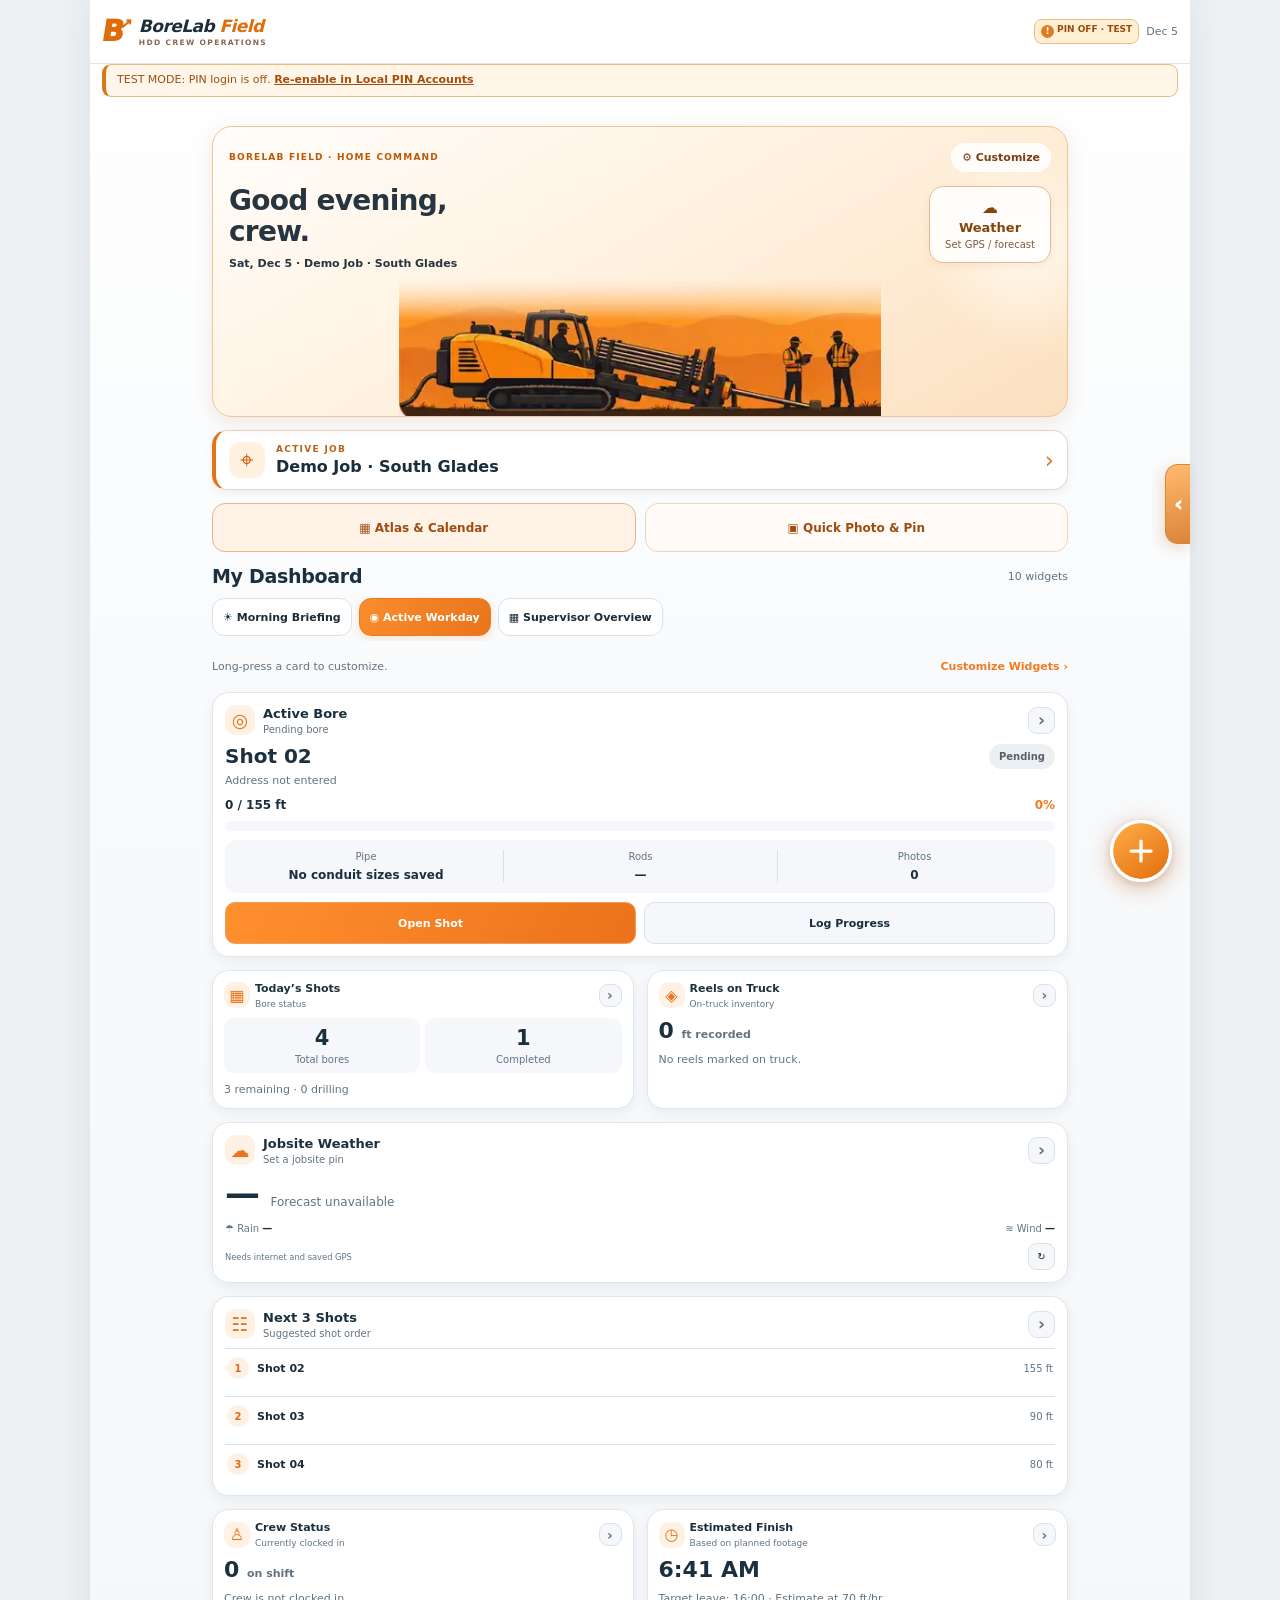
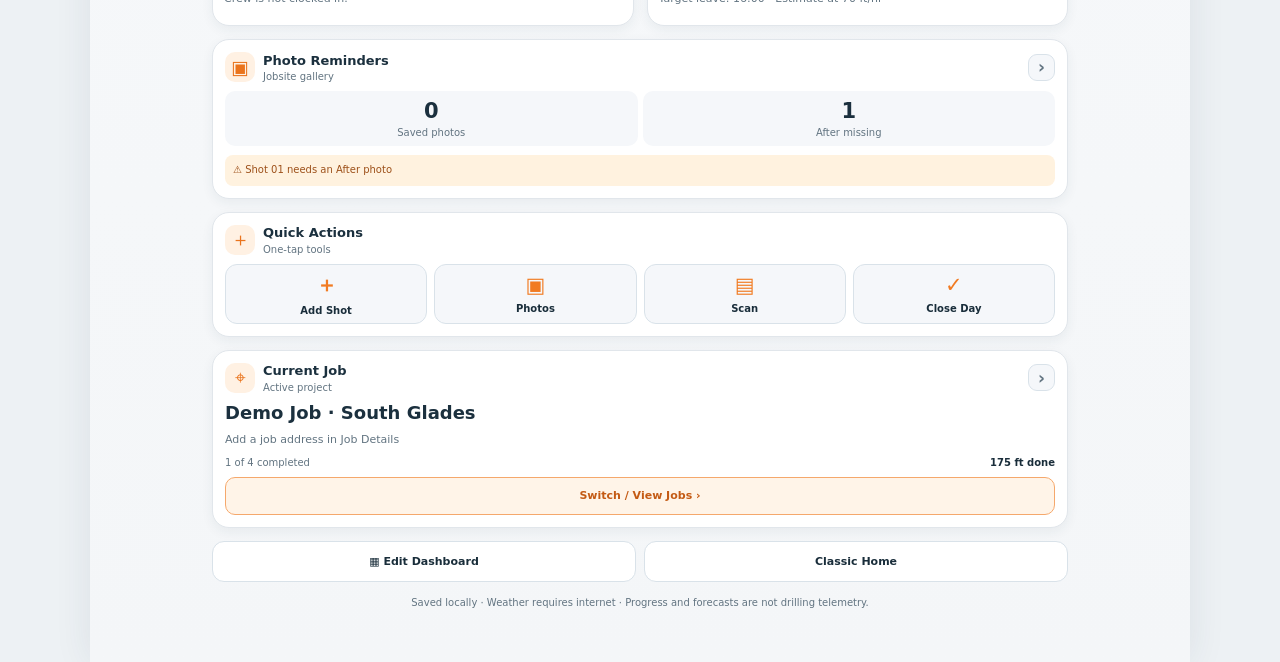
==== app/src/main/assets/web/index.html @ 0d8b35f6 "Integrate safety contact screen and receipt file storage with JSON backup and rollback" ====
<!doctype html>
<html lang="en" data-theme="daylight" data-local-auth="locked" data-local-role="none">
<head>
  <meta charset="utf-8">
  <meta name="viewport" content="width=device-width, initial-scale=1, viewport-fit=cover">
  <meta name="theme-color" content="#0b1722">
  <meta name="description" content="BoreLab Field — offline-friendly HDD crew job board, pipe planning, route ordering, GPS photos, saved crew roster, one-tap check-in and daily reports.">


<style>
:root{--bg:#09141f;--surface:#111f2d;--surface2:#162839;--surface3:#203448;--line:#294258;--text:#f4f8fb;--muted:#95acbd;--accent:#ff992c;--accent2:#e77712;--cyan:#21d7d3;--mint:#34dfb4;--danger:#fa7468;--shadow:0 16px 38px #0005;font-family:Inter,ui-sans-serif,system-ui,-apple-system,Segoe UI,Roboto,Arial,sans-serif;color-scheme:dark}*{box-sizing:border-box}html,body{margin:0;min-height:100%;background:#07111a;color:var(--text)}body{background:radial-gradient(circle at 15% -20%,#20445b 0,transparent 40%),#07111a}button,input,textarea,select{font:inherit}button{cursor:pointer}button:disabled{opacity:.44;cursor:not-allowed}a{color:var(--cyan)}.app-shell{max-width:1100px;margin:0 auto;min-height:100vh;min-height:100dvh;background:linear-gradient(180deg,#0e2030,#09141f 38%);padding-bottom:95px;box-shadow:0 0 70px #0007}.topbar{height:74px;display:flex;align-items:center;justify-content:space-between;padding:12px 18px;border-bottom:1px solid var(--line);background:#0b1b29ef;gap:12px;position:sticky;top:0;z-index:10;backdrop-filter:blur(12px)}.brand{display:flex;align-items:center;gap:11px;min-width:0}.brand-mark{font-weight:1000;font-size:33px;line-height:1;color:var(--accent);transform:skew(-9deg)}.brand-mark span{font-size:17px;vertical-align:top;margin-left:-5px}.brand strong{display:block;font-size:19px;font-style:italic;white-space:nowrap;letter-spacing:-.7px}.brand em{color:var(--accent);font-style:italic}.brand small{color:#a9bdc8;letter-spacing:2px;font-size:8px;display:block;margin-top:2px;font-weight:800}.top-date{font-size:12px;color:var(--muted);text-align:right;white-space:nowrap}.icon-btn{background:var(--surface2);border:1px solid var(--line);color:var(--text);border-radius:12px;padding:10px 12px}.icon-btn.small{font-size:21px;padding:6px 10px}.bottom-nav{position:fixed;z-index:15;bottom:0;left:50%;transform:translateX(-50%);height:78px;width:min(100%,1100px);display:flex;align-items:center;justify-content:space-around;background:#0d1f2ef7;border-top:1px solid #36546a;padding-bottom:env(safe-area-inset-bottom);backdrop-filter:blur(18px)}.nav-link{color:#aabcc7;background:none;border:0;padding:7px 12px;display:flex;flex-direction:column;align-items:center;gap:0;min-width:58px}.nav-link.active{color:var(--accent)}.nav-link small{font-size:11px}.nav-icon{font-size:28px;line-height:30px;font-weight:700}.new-shot-nav{height:58px;width:58px;flex-shrink:0;border-radius:50%;background:linear-gradient(135deg,#ffb044,#f1760b);color:#fff;border:4px solid #15283a;box-shadow:0 4px 18px #fa8b2380;font-size:38px;line-height:30px;margin-top:-24px}.page{padding:17px 16px 26px;max-width:1000px;margin:0 auto}.eyebrow{font-weight:800;font-size:10px;letter-spacing:2px;color:var(--cyan)}.muted{color:var(--muted)}.tiny{font-size:11px}.smalltext{font-size:13px}h1,h2,h3,p{margin:0}h1{font-size:27px;line-height:1.14;letter-spacing:-.7px}h2{font-size:19px;letter-spacing:-.3px}h3{font-size:15px}p{line-height:1.5}.hero{background:linear-gradient(110deg,#1b3447e8,#0e2437e8 60%,#14242e),radial-gradient(circle at 85% 55%,#ec841a55,transparent 25%);border:1px solid #3b5c6f;border-radius:20px;padding:20px;position:relative;overflow:hidden;box-shadow:var(--shadow);min-height:174px}.hero:after{content:"";position:absolute;right:-40px;bottom:-38px;width:220px;height:130px;border:24px solid #a75c1960;border-radius:60% 0 0 30%;transform:rotate(-24deg);pointer-events:none}.hero h1{margin-top:11px;max-width:420px}.hero p{margin-top:7px;font-size:13px;color:#bacbd6;max-width:415px}.hero .hero-tags{display:flex;gap:8px;margin-top:15px;flex-wrap:wrap}.tag,.status{font-size:11px;font-weight:800;border-radius:9px;padding:5px 8px;background:#1c3b4d;color:#cbebf4;border:1px solid #3a5f72;display:inline-block}.tag.teal{border-color:#1b8688;color:#48e1db;background:#0d353a}.status.complete{color:#67f4c4;background:#0a392f;border-color:#257f65}.status.progress{color:#ffce87;background:#46341d;border-color:#906432}.status.planned{color:#c2d2dd}.section-title{margin:22px 0 12px;display:flex;align-items:center;justify-content:space-between;gap:10px}.section-title h2{display:flex;align-items:center;gap:8px}.section-title .accentbar{width:5px;height:23px;background:var(--accent);border-radius:8px;display:inline-block}.section-title .hint{color:var(--muted);font-size:12px}.card{background:linear-gradient(140deg,#142739,#0f1f2d);border:1px solid #2a485e;border-radius:16px;padding:16px;box-shadow:0 5px 18px #0002}.card + .card{margin-top:12px}.progress{height:10px;background:#2c4354;border-radius:20px;overflow:hidden}.progress>div{height:100%;background:linear-gradient(90deg,#16bda4,#38e3ae);border-radius:20px;transition:width .25s}.card-head{display:flex;justify-content:space-between;align-items:center;gap:12px;margin-bottom:11px}.stats{display:grid;grid-template-columns:repeat(3,minmax(0,1fr));gap:10px;margin-top:12px}.stat{background:#122737;border:1px solid #29465b;border-radius:14px;padding:13px 10px;min-width:0}.stat span{display:block;color:#b0c2cd;font-size:11px;line-height:1.3}.stat strong{font-size:21px;display:block;margin-top:5px;white-space:nowrap}.stat strong.teal{color:var(--cyan)}.stat strong.orange{color:var(--accent)}.quick-grid{display:grid;grid-template-columns:repeat(3,1fr);gap:10px}.quick{border:1px solid #36586d;border-radius:14px;background:linear-gradient(150deg,#183247,#0e1e2c);padding:14px 7px;min-height:108px;display:flex;align-items:center;flex-direction:column;justify-content:center;gap:7px;color:var(--text);text-align:center}.quick .qicon{color:var(--accent);font-size:29px;line-height:30px}.quick strong{font-size:13px}.quick small{color:var(--muted);font-size:10px;line-height:1.3}.shot-list{display:grid;gap:10px}.shot{display:grid;grid-template-columns:auto 1fr auto;gap:12px;align-items:center;padding:13px;border-radius:14px;border:1px solid #35546b;background:#122636}.shot .shot-icon{display:grid;place-items:center;width:35px;height:38px;border-radius:10px;background:#254055;color:var(--accent);font-size:19px}.shot h3{font-size:14px;margin-bottom:4px}.shot small{font-size:11px;color:var(--muted);line-height:1.4}.shot-actions{display:flex;align-items:center;gap:5px}.shot .foot{color:var(--cyan);font-weight:850;font-size:14px}.shot-actions button{border:0;background:transparent;color:#b6c8d2;padding:8px;font-size:20px}.action-row{display:flex;flex-wrap:wrap;gap:9px;margin-top:12px}.btn{border:1px solid #476176;background:#1d3548;border-radius:12px;color:#f3f7fb;font-weight:750;padding:12px 16px;display:inline-flex;align-items:center;justify-content:center;gap:8px;text-decoration:none;font-size:13px}.btn.primary{border-color:#ffac47;background:linear-gradient(130deg,#ed8d24,#c9670b);color:white}.btn.cyan{border-color:#28bbba;background:linear-gradient(135deg,#058e94,#037177)}.btn.ghost{background:#102332}.btn.danger{border-color:#a94444;background:#4b2329}.btn.full{width:100%}.btn.micro{padding:6px 9px;font-size:11px;border-radius:8px}.btn:focus-visible,.nav-link:focus-visible,.quick:focus-visible{outline:2px solid var(--cyan);outline-offset:2px}.note{padding:12px 13px;border-radius:12px;border:1px solid #5e5c40;background:#343220;color:#eddfac;font-size:12px;line-height:1.45}.note.good{border-color:#2b766a;background:#123b37;color:#93f1d0}.note.error{border-color:#8c4750;background:#3d252d;color:#ffc3c3}.field{display:flex;flex-direction:column;gap:7px;font-size:12px;color:#b6cad5;font-weight:700}.field input,.field select,.field textarea{background:#0c1b28;color:#f6f9fc;border:1px solid #39596f;border-radius:10px;padding:11px 12px;min-width:0;width:100%;outline:none;font-size:14px}.field textarea{min-height:80px;resize:vertical}.field input:focus,.field select:focus,.field textarea:focus{border-color:var(--cyan);box-shadow:0 0 0 2px #21d7d322}.form-grid{display:grid;grid-template-columns:repeat(2,minmax(0,1fr));gap:12px}.field.wide{grid-column:1/-1}.select-row{display:flex;flex-wrap:wrap;gap:8px}.chip{border:1px solid #345771;color:#bdccdb;border-radius:99px;padding:9px 12px;background:#112837;font-size:12px;font-weight:750}.chip.active{border-color:var(--cyan);background:#10434b;color:#9bf4ee}.route-map{width:100%;height:230px;background:linear-gradient(130deg,#122635,#1d3445);border:1px solid #365569;border-radius:14px;overflow:hidden;position:relative}.route-map svg{width:100%;height:100%;display:block}.route-line{stroke:#21d7d3;stroke-width:3;stroke-dasharray:5 5;fill:none}.map-caption{position:absolute;bottom:10px;left:12px;color:#c2d2da;font-size:10px;background:#0b1b27cf;border-radius:6px;padding:5px 7px}.route-item{display:flex;align-items:center;gap:11px;padding:12px 3px;border-bottom:1px solid #294358}.route-item:last-child{border:0}.bubble{display:grid;place-items:center;background:linear-gradient(130deg,#ffb048,#e37410);color:white;border:2px solid #ffd68c;border-radius:50%;width:29px;height:29px;font-size:12px;font-weight:900;flex-shrink:0}.route-item .right{margin-left:auto;text-align:right;white-space:nowrap}.route-item .right strong{color:var(--cyan);font-size:13px}.route-item small{color:var(--muted);font-size:11px}.empty{text-align:center;padding:28px 20px;color:var(--muted);border:1px dashed #3a596b;border-radius:14px;background:#15293988}.empty .emptyicon{font-size:35px;color:var(--accent);margin-bottom:10px}.empty strong{color:#e4edf2;display:block;margin-bottom:7px}.photo-grid{display:grid;grid-template-columns:repeat(2,minmax(0,1fr));gap:10px}.photo-tile{background:#16293a;border:1px solid #365569;border-radius:13px;overflow:hidden;text-align:left;color:white;padding:0}.photo-tile img{width:100%;height:140px;display:block;object-fit:cover;background:#263947}.photo-tile .photo-text{padding:9px}.photo-tile .photo-text strong{font-size:12px;display:block;white-space:nowrap;overflow:hidden;text-overflow:ellipsis}.photo-tile .photo-text small{font-size:10px;color:var(--muted)}.photo-preview{max-width:100%;max-height:46vh;object-fit:contain;border-radius:10px}.modal-backdrop{position:fixed;inset:0;background:#01090edc;z-index:50;display:flex;align-items:flex-end;justify-content:center}.modal{width:min(100%,620px);max-height:92dvh;overflow:auto;background:#102332;border:1px solid #45647a;border-radius:22px 22px 0 0;padding:21px 17px 26px;box-shadow:0 -25px 90px #000b}.modal h2{font-size:20px}.modal-head{display:flex;align-items:center;justify-content:space-between;margin-bottom:17px}.modal form{display:grid;gap:13px}.modal .modal-footer{display:flex;justify-content:flex-end;gap:8px;margin-top:5px}.divider{height:1px;background:#2a4458;margin:15px 0}.table-wrap{overflow:auto}table{width:100%;border-collapse:collapse;font-size:12px}th,td{padding:11px 7px;text-align:left;border-bottom:1px solid #2e475a}th{color:var(--muted);font-weight:750}td:last-child,th:last-child{text-align:right}.toggle-item{padding:12px 0;border-bottom:1px solid #2d4355;display:flex;justify-content:space-between;align-items:center;gap:12px}.toggle-item label{font-size:13px}.settings-item{padding:11px 0;border-bottom:1px solid #30495c;display:flex;align-items:center;justify-content:space-between;gap:8px}.kbd{color:var(--muted);font-size:11px}.footer-note{text-align:center;font-size:11px;color:#70899b;margin:18px auto 12px;max-width:600px}#toast{position:fixed;z-index:100;bottom:94px;left:50%;transform:translate(-50%,20px);color:#fff;background:#19394a;border:1px solid var(--cyan);border-radius:13px;padding:12px 16px;font-size:13px;max-width:92vw;opacity:0;pointer-events:none;transition:.2s;box-shadow:0 10px 25px #0008}#toast.visible{opacity:1;transform:translate(-50%,0)}.hidden{display:none!important}.text-right{text-align:right}.between{display:flex;align-items:center;justify-content:space-between;gap:12px}.gap8{display:flex;gap:8px;align-items:center}.pillrow{display:flex;gap:6px;flex-wrap:wrap;margin-top:12px}.subheading{margin:0 0 10px;color:#a9c6d4;font-size:12px}.spaced{margin-top:13px}.lightline{border-top:1px solid #29465b;padding-top:12px;margin-top:12px}@media(min-width:700px){.page{padding:22px 32px 35px}.split{display:grid;grid-template-columns:1fr 1fr;gap:14px}.split>.card{margin-top:0}.quick-grid{grid-template-columns:repeat(4,1fr)}.hero{min-height:188px;padding:25px}.hero h1{font-size:32px}.photo-grid{grid-template-columns:repeat(3,1fr)}}@media(max-width:360px){.brand strong{font-size:16px}.brand small{font-size:7px}.top-date{font-size:10px}.page{padding:14px 11px}.stats{gap:6px}.stat{padding:10px 7px}.stat strong{font-size:18px}.quick strong{font-size:11px}.quick small{font-size:9px}.shot{gap:8px}.btn{padding:10px 12px}}

/* Crew check-in / roster additions */
.crew-picker{display:grid;grid-template-columns:repeat(2,minmax(0,1fr));gap:8px;margin-top:14px}.crew-pick{display:flex;gap:8px;align-items:center;padding:11px 9px;border:1px solid #385668;border-radius:11px;background:#0d2333;font-size:13px;min-width:0}.crew-pick input{accent-color:#18c7b4;width:18px;height:18px;flex:none}.crew-pick span{overflow-wrap:anywhere;flex:1}.onshift{color:#75e8b6;font-size:10px;white-space:nowrap}.checkout-row{display:grid;grid-template-columns:minmax(0,1fr) 140px;align-items:center;gap:10px;border-bottom:1px solid #2a4558;padding:9px 0}.checkout-row .field{font-size:11px}.btn:disabled{opacity:.45;filter:grayscale(.6);cursor:not-allowed}@media(max-width:360px){.crew-picker{grid-template-columns:1fr}}


/* v0.3 DAYLIGHT MODE — high contrast white/orange for outdoor HDD work. */
html[data-theme="daylight"]{
 --bg:#f4f7fa;--surface:#fff;--surface2:#edf3f7;--surface3:#e4edf4;--line:#c7d4df;
 --text:#142533;--muted:#526778;--accent:#db6700;--accent2:#a94a00;--cyan:#007e85;
 --mint:#067b5d;--danger:#b52e36;--shadow:0 6px 18px #17304814;color-scheme:light
}
html[data-theme="daylight"] body{background:#e8eef3;color:var(--text)}
html[data-theme="daylight"] .app-shell{background:linear-gradient(180deg,#fff,#f4f7fa 38%);box-shadow:0 0 36px #223c5115}
html[data-theme="daylight"] .topbar{background:#fffffff5;border-color:#c9d6df}
html[data-theme="daylight"] .brand small{color:#4c6271}
html[data-theme="daylight"] .bottom-nav{background:#fffffffa;border-top:1px solid #c5d3dd;box-shadow:0 -5px 20px #233d5116}
html[data-theme="daylight"] .nav-link{color:#455c6d}
html[data-theme="daylight"] .nav-link.active{color:#bb5100}
html[data-theme="daylight"] .new-shot-nav{border-color:#fff;box-shadow:0 4px 16px #c56b3061}
html[data-theme="daylight"] .icon-btn{background:#f4f7fa;border-color:#c4d3dd}
html[data-theme="daylight"] .eyebrow{color:#a94800}
html[data-theme="daylight"] .hero{background:linear-gradient(115deg,#17364acb,#10283feb),radial-gradient(circle at 70% 55%,#d9693280,transparent 40%);color:#fff;border-color:#3d6478}
html[data-theme="daylight"] .hero p{color:#e1edf3}
html[data-theme="daylight"] .hero .eyebrow{color:#ffc78e}
html[data-theme="daylight"] .tag{background:#e8eff3;color:#263f50;border-color:#bbcbd5}
html[data-theme="daylight"] .hero .tag{background:#244151;color:#f4f9fc;border-color:#547085}
html[data-theme="daylight"] .tag.teal{background:#d7f3f0;color:#006b67;border-color:#6ebfbb}
html[data-theme="daylight"] .status{background:#e8eef2;color:#263e4c;border-color:#bdd0dc;white-space:nowrap}
html[data-theme="daylight"] .status.complete{background:#d5f3e3;color:#0a6344;border-color:#86d7b1}
html[data-theme="daylight"] .status.progress{background:#fff0d4;color:#8f4a00;border-color:#e9b564}
html[data-theme="daylight"] .status.planned{color:#3a505e}
html[data-theme="daylight"] .card{background:#fff;border-color:#cfdae3;box-shadow:0 3px 12px #1d455012}
html[data-theme="daylight"] .stat{background:#f4f7fa;border-color:#d6e0e7}
html[data-theme="daylight"] .stat span{color:#4b6070}
html[data-theme="daylight"] .stat strong.teal{color:#007c7c}
html[data-theme="daylight"] .stat strong.orange{color:#c15b00}
html[data-theme="daylight"] .quick{background:#fff;border-color:#d1dce4}
html[data-theme="daylight"] .quick .qicon{color:#cf6300}
html[data-theme="daylight"] .shot{background:#fff;border-color:#d1dce4}
html[data-theme="daylight"] .shot .shot-icon{background:#fff0df;color:#c75a00}
html[data-theme="daylight"] .shot .foot{color:#00757c}
html[data-theme="daylight"] .shot-actions button{color:#355569}
html[data-theme="daylight"] .progress{background:#dde8ef}
html[data-theme="daylight"] .progress>div{background:linear-gradient(90deg,#f5a12e,#e57908)}
html[data-theme="daylight"] .btn{background:#f2f6f9;border-color:#b7cbd7;color:#173042}
html[data-theme="daylight"] .btn.primary{color:#fff;border-color:#d46b0a;background:linear-gradient(135deg,#f28b1d,#c85700)}
html[data-theme="daylight"] .btn.cyan{background:#007e84;border-color:#006b70;color:#fff}
html[data-theme="daylight"] .btn.ghost{background:#fff}
html[data-theme="daylight"] .btn.danger{background:#fff1f1;color:#a72831;border-color:#d6a0a4}
html[data-theme="daylight"] .note{background:#fff5df;border-color:#e0c27e;color:#695017}
html[data-theme="daylight"] .note.good{background:#e8f7ed;border-color:#9acbac;color:#175f43}
html[data-theme="daylight"] .note.error{background:#fff1f1;border-color:#d2a1a5;color:#982a33}
html[data-theme="daylight"] .field{color:#314b5d}
html[data-theme="daylight"] .field input,
html[data-theme="daylight"] .field select,
html[data-theme="daylight"] .field textarea{background:#fff;color:#182e3f;border-color:#b8ccd8}
html[data-theme="daylight"] .field input:focus,
html[data-theme="daylight"] .field select:focus,
html[data-theme="daylight"] .field textarea:focus{border-color:#d77207;box-shadow:0 0 0 2px #f3a54b50}
html[data-theme="daylight"] .chip{background:#f1f6fa;border-color:#c8d7e0;color:#314c5e}
html[data-theme="daylight"] .chip.active{background:#fff0df;border-color:#d47b12;color:#975000}
html[data-theme="daylight"] .route-map{background:linear-gradient(140deg,#e9f2f5,#dce8ed);border-color:#bcd0dc}
html[data-theme="daylight"] .map-caption{background:#173344d9;color:white}
html[data-theme="daylight"] .route-item{border-color:#d3e0e7}
html[data-theme="daylight"] .route-item .right strong{color:#00757a}
html[data-theme="daylight"] .empty{background:#f6f9fb;border-color:#bdcdd7}
html[data-theme="daylight"] .empty strong{color:#233c4b}
html[data-theme="daylight"] .photo-tile{background:#fff;border-color:#c3d3dd;color:#142c3b}
html[data-theme="daylight"] .photo-tile img{background:#e5edf2}
html[data-theme="daylight"] .modal{background:#fff;border-color:#bbccd7;box-shadow:0 -18px 48px #09202d38}
html[data-theme="daylight"] .divider,
html[data-theme="daylight"] .settings-item,
html[data-theme="daylight"] .checkout-row{border-color:#d8e1e7;background-color:transparent}
html[data-theme="daylight"] th,
html[data-theme="daylight"] td{border-color:#dce5eb}
html[data-theme="daylight"] th{color:#4a6070}
html[data-theme="daylight"] .crew-pick{background:#f7fafc;border-color:#c8d8e1}
html[data-theme="daylight"] .onshift{color:#13704c}
html[data-theme="daylight"] .footer-note{color:#5f7586}
html[data-theme="daylight"] #toast{color:white;background:#1d384b;border-color:#d07919}
html[data-theme="daylight"] .kbd{color:#617688}
html[data-theme="daylight"] .toggle-item{border-color:#d3e1e9}
@media(max-width:420px){
 .table-wrap{overflow-x:auto;-webkit-overflow-scrolling:touch}
 .table-wrap table{min-width:420px}
 .status{font-size:10px;padding:4px 6px}
}


/* v0.3.1 phone clarity: ensure status pills and actions are never clipped. */
.status.progress{height:auto;min-height:0;width:auto;overflow:visible;display:inline-flex;align-items:center;line-height:1.3;white-space:nowrap}
.card-head>div:first-child{min-width:0;flex:1}
.card-head>div:first-child h2{overflow-wrap:anywhere}
.card-head>.status{flex-shrink:0;margin-left:6px;align-self:center}
.crew-entries{padding:5px 14px}
.crew-entry{padding:13px 2px;border-bottom:1px solid var(--line);min-width:0}
.crew-entry:last-child{border-bottom:0}
.crew-entry-head{display:flex;justify-content:space-between;align-items:center;gap:10px;min-width:0}
.crew-entry-head .person{min-width:0;overflow-wrap:anywhere}
.crew-entry-head .person strong{display:block;font-size:14px}
.crew-entry-head .person small{display:block;margin-top:3px;font-size:11px}
.crew-entry-head .status{font-size:10px;flex-shrink:0;padding:5px 9px}
.crew-entry-foot{display:flex;justify-content:space-between;gap:12px;align-items:center;margin-top:10px;min-width:0}
.crew-entry-times{display:flex;gap:14px;align-items:baseline;flex-wrap:wrap;min-width:0;font-size:12px}
.crew-entry-times .muted{font-size:11px;margin-right:4px}
.crew-entry-times strong{font-size:12px;white-space:nowrap}
.crew-entry-foot .btn{flex-shrink:0}
html[data-theme="daylight"] .crew-entry{border-color:#dce5eb}
@media(max-width:600px){
 .hero{min-height:0;padding:15px 17px;border-radius:17px}
 .hero h1{font-size:22px;margin-top:6px}
 .hero p{font-size:12px;margin-top:5px;line-height:1.38}
 .hero .hero-tags{margin-top:10px;gap:6px}
 .hero .tag{font-size:10px;padding:5px 7px}
 .section-title{margin:17px 0 9px}
 .page{padding-top:14px}
 .card{padding:14px}
 .stat{padding:11px 8px}
 .stat strong{font-size:19px}
 .crew-entries{padding:4px 13px}
 .crew-entry-times{gap:7px 12px}
}
@media(max-width:360px){
 .card-head{align-items:flex-start}
 .card-head .status{margin-top:2px}
 .stats{gap:6px}
 .stat span{font-size:10px}
 .stat strong{font-size:18px}
 .crew-entry-foot{gap:6px}
}


/* Partially available map pins and assisted address lookups */
.route-map{background:#eaf1f5}
html:not([data-theme="daylight"]) .route-map{background:#142638}
.route-map .map-caption{max-width:calc(100% - 24px);white-space:normal;line-height:1.3}
.empty .btn{margin-top:12px}


.planner-mode-summary{display:flex;flex-direction:column;gap:7px;margin-top:14px;padding:14px 15px;background:#fff4e6;border:1px solid #e7bb83;border-radius:13px;line-height:1.38}
.planner-mode-summary strong{font-size:14px;color:#894000}
.planner-mode-summary span{font-size:12px;color:#344957}
.planner-mode-summary small{font-size:11px;color:#865013;font-weight:750}
html[data-theme="dark"] .planner-mode-summary{background:#2b2c26;border-color:#856439}
html[data-theme="dark"] .planner-mode-summary strong{color:#ffbe70}
html[data-theme="dark"] .planner-mode-summary span{color:#d5e0e8}
html[data-theme="dark"] .planner-mode-summary small{color:#ffc588}

.planner-home-summary{margin-bottom:9px;padding:12px 14px}
.planner-home-label{display:block;font-size:15px;line-height:1.4;margin-top:4px;overflow-wrap:anywhere}
.planner-home-summary small{display:block;margin-top:4px;font-size:11px}
.planner-home-summary .btn{flex-shrink:0}
#homeBaseSettings{scroll-margin-top:85px}
.map-pin{cursor:pointer;outline:none}
.map-pin:focus-visible circle{stroke:#172c39;stroke-width:4}
.route-item .right .btn{white-space:nowrap}
.equipment-item{display:flex;align-items:center;justify-content:space-between;gap:12px;border-bottom:1px solid var(--line);padding:12px 0}
.equipment-item:last-child{border-bottom:0}
.equipment-item small,.equipment-choice small{display:block;color:var(--muted);font-size:11px;margin-top:4px}
.equipment-checks{display:grid;grid-template-columns:repeat(2,minmax(0,1fr));gap:8px}
.equipment-choice{display:flex;align-items:center;gap:9px;padding:10px;border:1px solid var(--line);border-radius:11px;font-size:12px;min-width:0}
.equipment-choice input{accent-color:var(--accent);width:17px;height:17px}
.equipment-choice span{min-width:0;overflow-wrap:anywhere}
@media(max-width:430px){.equipment-checks{grid-template-columns:1fr}.equipment-item{align-items:flex-start;flex-wrap:wrap}}

/* v0.4.1: collapsed mode selector keeps job route as the focus. */
.route-picker-toggle{width:100%;min-height:58px;display:flex;align-items:center;justify-content:space-between;gap:12px;padding:12px 14px;appearance:none;border:1px solid var(--line);background:var(--surface2);color:var(--text);border-radius:13px;cursor:pointer;text-align:left;font:inherit}
.route-picker-toggle:focus-visible{outline:3px solid var(--accent);outline-offset:2px}
.route-picker-text{min-width:0;display:flex;flex-direction:column;gap:5px}
.route-picker-text strong{font-size:13px;line-height:1.3}
.route-picker-text small{font-size:12px;font-weight:700;color:var(--accent);line-height:1.2}
.route-picker-chevron{display:flex;align-items:center;justify-content:center;flex-shrink:0;width:29px;height:29px;border-radius:50%;background:var(--surface3);color:var(--text);font-size:21px}
.route-mode-choices{padding:12px 1px 2px}
.route-mode-choices[hidden]{display:none!important}
.route-result-note{display:flex;flex-direction:column;gap:5px;margin-top:11px}
.route-result-note:empty{display:none}
.route-result-note span{font-size:12px;color:var(--muted);line-height:1.4}
.route-result-note small{font-size:11px;color:var(--muted)}
.route-result-warning{padding:9px 11px;border-radius:10px;border:1px solid #e9c482;background:#fff1d9;color:#835000!important}
html[data-theme="dark"] .route-result-warning{border-color:#75593a;background:#332b20;color:#ffd18c!important}

.pipe-ledger-row{display:flex;justify-content:space-between;gap:12px;padding:10px 0;border-bottom:1px solid var(--line)}.pipe-ledger-row:last-child{border-bottom:0}
.equipment-row{padding:12px 0;border-bottom:1px solid var(--line)}.equipment-row:last-child{border-bottom:0}.equipment-row>.btn{margin:7px 7px 0 0}.service-alert{padding:10px 12px;border:1px solid var(--line);border-radius:10px;margin:8px 0}.service-alert.due{background:#ffedec;color:#8d2021;border-color:#e8afa8}.service-alert.soon{background:#fff0ce;color:#875000;border-color:#e6c179}.service-alert.good{background:#e5f8ee;color:#16613e;border-color:#9ad0b0}.service-alert.setup{background:var(--surface2);color:var(--text)}.service-alert p{margin-top:5px}html[data-theme="dark"] .service-alert.due{background:#4a2629;color:#ffd3cf}html[data-theme="dark"] .service-alert.soon{background:#4a3b20;color:#ffe5b1}html[data-theme="dark"] .service-alert.good{background:#204239;color:#c6f5dc}.truck-maintenance-form[hidden]{display:none!important}
.closeout-stats{display:grid;grid-template-columns:repeat(2,minmax(0,1fr));gap:10px;margin-top:13px}
.closeout-stats>div{display:flex;flex-direction:column;gap:5px;background:var(--surface2);padding:12px;border:1px solid var(--line);border-radius:11px}
.closeout-stats strong{font-size:21px;color:var(--accent)}.closeout-stats small{font-size:11px;color:var(--muted)}
.closeout-check{display:flex;align-items:center;gap:12px;padding:12px 4px;border-bottom:1px solid var(--line);font-size:13px}
.closeout-check input{width:20px;height:20px;accent-color:#e57e20}
.closeout-item{display:flex;flex-direction:column;gap:4px;padding:10px 0;border-bottom:1px solid var(--line)}
.closeout-item small{color:var(--muted)}
.closeout-warning{padding:12px 14px;margin-top:12px;border-radius:12px;background:#fff1d9;color:#794d10;border:1px solid #e9c582}
.closeout-warning p{font-size:12px;line-height:1.4;margin:5px 0 0}
html[data-theme="dark"] .closeout-warning{background:#362d20;color:#ffd799;border-color:#6f5630}

.mud-stat-grid{display:grid;grid-template-columns:repeat(3,minmax(0,1fr));gap:8px}.mud-stat-grid>div{border:1px solid var(--line);background:var(--surface2);padding:10px 8px;border-radius:10px;display:flex;flex-direction:column;gap:4px}.mud-stat-grid small{font-size:11px;color:var(--muted)}.mud-stat-grid strong{font-size:13px}
.mud-product-item{display:flex;align-items:center;gap:8px;border-bottom:1px solid var(--line);padding:10px 0}.mud-product-item label{display:flex;align-items:center;gap:9px;flex:1;min-width:0;font-size:12px}.mud-product-item input{width:18px;height:18px;flex-shrink:0;accent-color:#e57e20}.mud-product-item label span{min-width:0;overflow-wrap:anywhere}.mud-product-item small,.mud-dose-item small{display:block;color:var(--muted);font-size:11px;margin-top:4px;overflow-wrap:anywhere}.mud-dose-item{display:flex;align-items:flex-start;justify-content:space-between;gap:12px;padding:11px 0;border-bottom:1px solid var(--line);font-size:12px}.mud-dose-item>strong:last-child{color:var(--accent);text-align:right;flex-shrink:0}
.mud-label-preview{display:flex;align-items:center;gap:13px;margin:12px 0;border:1px solid var(--line);background:var(--surface2);padding:10px;border-radius:12px}
.mud-label-preview img{width:85px;height:96px;object-fit:contain;background:white;border-radius:8px}
.mud-label-preview strong{font-size:12px;line-height:1.4}
.mud-scan-copy{margin:10px 0 16px;border:1px solid var(--line);border-radius:10px;padding:11px}
.mud-scan-copy summary{cursor:pointer;font-size:12px;font-weight:750}
.mud-scan-copy pre{font-size:11px;line-height:1.4;white-space:pre-wrap;word-break:break-word;max-height:230px;overflow:auto;color:var(--muted)}
.mud-rate-check{display:flex;gap:10px;padding:12px;background:var(--surface2);border-radius:11px;align-items:flex-start;font-size:12px}
.mud-rate-check input{margin-top:1px;flex-shrink:0;width:20px;height:20px;accent-color:var(--accent)}

.mud-level-control{grid-column:1/-1;min-width:0}
.mud-level-heading{display:block;font-size:13px;font-weight:800;margin-bottom:9px}
.mud-level-picks{display:grid;grid-template-columns:repeat(3,minmax(0,1fr));gap:7px}
.mud-level-choice{font:inherit;font-size:12px;font-weight:700;min-height:44px;padding:8px 5px;border:1px solid var(--line);border-radius:10px;background:var(--surface2);color:var(--text);cursor:pointer}
.mud-level-choice.active{background:var(--accent);color:white;border-color:var(--accent)}
.mud-level-choice:focus-visible{outline:3px solid var(--accent);outline-offset:2px}
.mud-level-control input[readonly]{background:var(--surface2);opacity:0.9}
.mud-level-hint{margin-top:7px;line-height:1.45}
@media(min-width:540px){.mud-level-picks{grid-template-columns:repeat(6,minmax(0,1fr))}}

.mud-stock-number{display:flex;flex-direction:column;gap:4px;margin-top:12px;background:var(--surface2);border-radius:10px;padding:12px}
.mud-stock-number strong{font-size:20px;color:var(--accent)}
.mud-stock-number small{font-size:11px;color:var(--muted)}
.mud-stock-row{display:flex;justify-content:space-between;align-items:center;gap:12px;padding:11px 0;border-bottom:1px solid var(--line);font-size:12px}
.mud-stock-row:last-child{border-bottom:0}
.mud-stock-row strong:last-child{text-align:right}

.mud-stock-check{display:flex;align-items:center;justify-content:space-between;gap:10px;padding:11px 0;border-bottom:1px solid var(--line);font-size:12px}
.mud-stock-check>div{min-width:0;overflow-wrap:anywhere}.mud-stock-check p{margin-top:4px}
.mud-stock-check>strong{text-align:right;flex-shrink:0;font-size:11px}
.mud-stock-check.short>strong{color:#c94b37}.mud-stock-check.enough>strong{color:#28865a}.mud-stock-check.untracked>strong{color:var(--muted)}
.mud-recipe-line{display:flex;justify-content:space-between;gap:10px;padding:7px 0;border-bottom:1px solid var(--line);font-size:12px}.mud-recipe-line>strong{flex-shrink:0}


/* Disk-backed offline PDF manual badges. */
.manual-machine-grid{display:grid;grid-template-columns:repeat(2,minmax(0,1fr));gap:8px}
.manual-machine{padding:12px;min-height:70px;border:1px solid var(--line);background:var(--surface2);color:var(--text);border-radius:12px;text-align:left}
.manual-machine.active{border:2px solid var(--accent);background:var(--surface3)}
.manual-machine strong{display:block;font-size:14px}
.manual-machine small{color:var(--muted);font-size:11px}
.manual-slot{padding:13px 0;border-bottom:1px solid var(--line)}
.manual-slot:last-child{border:0}
.manual-slot-info{display:flex;align-items:flex-start;justify-content:space-between;gap:10px}
.manual-slot .action-row{margin-top:10px}
.manual-search-result{border:1px solid var(--line);background:var(--surface2);border-radius:12px;margin-top:10px;padding:12px}
.manual-search-result .smalltext{line-height:1.5}
.manual-highlight{background:#ffd46b;color:#27210e;border-radius:3px;padding:0 2px}
.manual-alt-row{display:flex;align-items:flex-start;flex-wrap:wrap;gap:8px;padding:8px 0 0;margin-top:6px}
.manual-alt-row .tiny{flex:1 1 160px;align-self:center}
.manual-my-link{border-left:3px solid var(--cyan);padding-left:8px}
.manual-ok{color:var(--mint);font-size:12px;font-weight:800}
.manual-missing{color:var(--muted);font-size:12px;font-weight:700}
@media(min-width:650px){.manual-machine-grid{grid-template-columns:repeat(3,minmax(0,1fr))}}


/* BoreLab Field v0.10: teach through actions, not a wall of utilities. */
.ux-welcome{display:flex;align-items:center;justify-content:space-between;gap:12px;margin:4px 0 18px}
.ux-welcome h1{font-size:clamp(25px,5.8vw,35px);letter-spacing:-.9px}
.ux-welcome .eyebrow{letter-spacing:1.15px}
.ux-job-card{background:var(--surface);border:1px solid var(--line);border-left:5px solid #0b9e94;border-radius:18px;padding:16px;box-shadow:var(--shadow);display:grid;gap:14px}
.ux-job-title{display:flex;align-items:center;justify-content:space-between;gap:10px}
.ux-job-title h2{font-size:clamp(20px,4.8vw,26px)}
.ux-job-title p{font-size:12px;color:var(--muted);margin-top:3px}
.ux-progress-track{height:11px;border-radius:99px;background:var(--surface3);overflow:hidden}
.ux-progress-fill{height:100%;background:linear-gradient(90deg,#008d8d,#15b9a3);border-radius:99px}
.ux-job-meta{display:flex;justify-content:space-between;gap:12px;flex-wrap:wrap}
.ux-job-meta span{font-size:12px;color:var(--muted)}
.ux-job-meta strong{font-size:15px;color:var(--text);display:block;margin-top:3px}
.ux-section-heading{display:flex;align-items:center;justify-content:space-between;gap:10px;margin:22px 0 12px}
.ux-section-heading h2{font-size:19px}
.ux-section-heading .btn{white-space:nowrap}
.ux-tile-grid{display:grid;grid-template-columns:repeat(2,minmax(0,1fr));gap:11px}
.ux-tile{min-width:0;min-height:102px;display:flex;align-items:center;gap:10px;border:1px solid var(--line);background:var(--surface);border-radius:16px;padding:14px 11px;text-align:left;color:var(--text);box-shadow:var(--shadow);transition:transform .1s ease,border-color .1s ease}
.ux-tile:active{transform:scale(.98)}.ux-tile:focus-visible{outline:3px solid var(--accent);outline-offset:2px}
.ux-tile-icon{display:grid;place-items:center;flex-shrink:0;width:42px;height:42px;border-radius:13px;background:var(--surface2);font-size:26px;color:var(--accent)}
.ux-tile:nth-child(4n+1) .ux-tile-icon{background:#fff0dc;color:#a75507}
.ux-tile:nth-child(4n+2) .ux-tile-icon{background:#e2f5f1;color:#057967}
.ux-tile:nth-child(4n+3) .ux-tile-icon{background:#e6f0fe;color:#2768b0}
.ux-tile:nth-child(4n+4) .ux-tile-icon{background:#eff0f5;color:#586778}
.ux-tile strong{display:block;font-size:14px;line-height:1.15}
.ux-tile small{display:block;color:var(--muted);font-size:11px;line-height:1.3;margin-top:4px}
.ux-next{border:1px solid #e6c999;border-radius:16px;background:linear-gradient(120deg,#fff6e5,#ffe6bc);color:#442b12;padding:15px;display:flex;gap:12px;align-items:center;margin-top:15px}
.ux-next strong{display:block;color:#8d4809;font-size:11px;letter-spacing:.8px;text-transform:uppercase}
.ux-next p{color:#422f1d;font-size:13px;margin-top:4px}
.ux-next .btn{min-width:85px}
.ux-tools-section{margin:18px 0}
.ux-tools-section h2{font-size:15px;margin:0 0 10px}
.ux-details{border:1px solid var(--line);border-radius:15px;background:var(--surface);padding:13px 14px;margin-top:18px}
.ux-details>summary{font-weight:800;cursor:pointer;padding:3px 0;list-style-position:inside}
.ux-details[open]>summary{margin-bottom:12px}
.ux-settings-group{border:1px solid var(--line);background:var(--surface);border-radius:16px;padding:14px;margin:12px 0}
.ux-settings-group summary{cursor:pointer;font-size:15px;font-weight:850;padding:2px 0;list-style-position:inside}
.ux-settings-group[open] summary{margin-bottom:12px}
.ux-mode-picker{display:grid;grid-template-columns:repeat(2,minmax(0,1fr));gap:8px}
.ux-mode-picker label{padding:10px;border-radius:12px;background:var(--surface2);font-size:13px;display:flex;align-items:center;gap:7px}
.ux-mode-picker input{accent-color:var(--accent)}
.ux-favorite-grid{display:grid;grid-template-columns:repeat(2,minmax(0,1fr));gap:7px}
.ux-favorite-grid label{display:flex;align-items:center;gap:8px;min-height:46px;border:1px solid var(--line);padding:9px;border-radius:10px;font-size:12px}
.ux-favorite-grid input{accent-color:var(--accent);width:18px;height:18px}
.ux-guide-step{font-size:12px;color:var(--muted);font-weight:800;margin-bottom:10px}
.ux-guide-track{display:flex;gap:6px;margin-bottom:18px}
.ux-guide-track span{height:6px;border-radius:10px;flex:1;background:var(--surface3)}
.ux-guide-track span.active{background:#008d8d}
.ux-guide-big-input{font-size:35px!important;font-weight:900;min-height:72px;text-align:center}
.ux-guide-tip{border-radius:13px;background:var(--surface2);border-left:4px solid var(--cyan);padding:12px;font-size:12px;margin:12px 0;line-height:1.45}
.ux-settings-intro{font-size:13px;color:var(--muted);margin:7px 0 14px}
html[data-field-mode="on"] .btn,html[data-field-mode="on"] .icon-btn,html[data-field-mode="on"] .ux-tile,html[data-field-mode="on"] .nav-link,html[data-field-mode="on"] .quick{min-height:54px}
html[data-field-mode="on"] input,html[data-field-mode="on"] select,html[data-field-mode="on"] textarea{min-height:50px}
html[data-field-mode="on"] .ux-tile{min-height:122px}
html[data-large-text="on"]{font-size:18px}
html[data-large-text="on"] .smalltext{font-size:15px}
html[data-large-text="on"] .tiny,html[data-large-text="on"] .ux-tile small{font-size:13px}
html[data-large-text="on"] .ux-tile strong{font-size:16px}
html[data-large-text="on"] .nav-link small{font-size:13px}
html[data-theme="dark"] .ux-next{background:linear-gradient(120deg,#443019,#573718);border-color:#966c2c;color:#fff2da}
html[data-theme="dark"] .ux-next strong,html[data-theme="dark"] .ux-next p{color:#fff2da}
html[data-theme="dark"] .ux-tile:nth-child(n) .ux-tile-icon{background:#263c4a;color:#ffad4d}
@media(max-width:365px){.ux-tile{padding:10px 8px;gap:7px}.ux-tile-icon{width:38px;height:38px}.ux-tile strong{font-size:12px}.ux-tile small{font-size:10px}}
@media(min-width:700px){.ux-tile-grid{grid-template-columns:repeat(3,minmax(0,1fr))}}


/* v0.10.1: tuned against actual 350–400 CSS px phone screenshots */
.topbar{height:62px;padding:8px 13px}
.brand{gap:8px}.brand-mark{font-size:29px}.brand-mark span{font-size:14px}
.brand strong{font-size:17px;letter-spacing:-.55px}.brand small{font-size:7.5px;letter-spacing:1.45px}
.top-date{font-size:11px}
.topbar .icon-btn.small{min-height:42px;min-width:42px;padding:5px 9px;font-size:21px}
.bottom-nav{height:74px;padding-top:2px}
.nav-link{gap:3px;min-width:51px;min-height:53px;padding:4px 8px}
.nav-link small{font-size:11px;font-weight:700}
.nav-icon{height:27px;line-height:1;display:grid;place-items:center}
.nav-icon svg{width:23px;height:23px}
.new-shot-nav{height:54px;width:54px;font-size:34px}
.ux-home{padding:11px 13px 22px}
.ux-home .ux-welcome{position:relative;min-height:96px;margin:0 0 12px;padding:16px 14px;
 display:flex;align-items:flex-start;overflow:hidden;border:1px solid #d5e3eb;
 background:linear-gradient(112deg,#ffffff 12%,#eef6fa 60%,#e3eef4);border-radius:17px}
.ux-home .ux-welcome::after{content:"";position:absolute;bottom:0;left:15px;width:34px;height:3px;background:#df7418;border-radius:4px}
.ux-banner-copy{position:relative;z-index:1;max-width:73%;pointer-events:none}
.ux-banner-copy .eyebrow{font-size:9px;letter-spacing:1.15px;color:#ae5712}
.ux-banner-copy h1{font-size:clamp(22px,5.8vw,29px);margin:6px 0 3px;color:#1c2d39;letter-spacing:-.7px;line-height:1.13}
.ux-banner-copy p{color:#5d7180;font-size:11.5px;font-weight:550}
.ux-rig-art{position:absolute;bottom:0;right:0;height:112px;width:min(70%,320px);opacity:.88;pointer-events:none;object-fit:contain;object-position:right bottom}
.ux-help-btn{position:absolute;z-index:2;right:11px;top:11px;border:1px solid #b6cbd7;background:#ffffffe8;color:#285266;
 border-radius:100%;width:32px;height:32px;font-size:18px;font-weight:800}
.ux-job-card{gap:8px;padding:13px 14px;border-left-width:4px;border-radius:15px;box-shadow:0 3px 12px #1f415813}
.ux-job-title{align-items:center;gap:8px}
.ux-job-title .eyebrow{font-size:9px;letter-spacing:1px}
.ux-job-title h2{font-size:clamp(17px,4.4vw,21px);line-height:1.1;margin:5px 0 4px;letter-spacing:-.45px}
.ux-job-name{min-width:0;flex:1}
.ux-job-title p{font-size:11px;margin:0}
.ux-job-edit{border:1px solid var(--line);background:var(--surface2);border-radius:11px;padding:8px;color:var(--text);
 min-width:44px;min-height:40px;font-size:12px;font-weight:750;flex-shrink:0}
.ux-progress-row{display:flex;align-items:center;gap:9px}
.ux-progress-track{flex:1;height:9px}
.ux-progress-pct{font-size:12px;color:var(--text);min-width:34px;text-align:right}
.ux-job-meta{display:flex;align-items:center;gap:7px 14px;justify-content:space-between;flex-wrap:wrap;border-top:1px solid var(--line);padding-top:8px}
.ux-job-meta span{font-size:11px;white-space:nowrap}
.ux-job-meta strong{font-size:12px;display:inline;margin:0 2px 0 0}
.ux-job-more{border:0;background:transparent;color:var(--accent);font-size:11px;font-weight:800;padding:4px}
.ux-demo-label{font-size:10px;color:var(--muted);margin:0}
.ux-section-heading{margin:16px 0 9px;align-items:center;gap:8px}
.ux-section-heading h2{font-size:clamp(17px,4.4vw,19px);line-height:1.2;letter-spacing:-.4px}
.ux-section-heading .btn{font-size:11px;padding:7px 9px}
.ux-tile-grid{grid-template-columns:repeat(2,minmax(0,1fr));gap:9px}
.ux-tile{min-height:83px;gap:10px;padding:10px 11px;border-radius:14px;box-shadow:0 2px 7px #15354912}
.ux-tile-icon{width:40px;height:40px;border-radius:11px;flex:0 0 40px}
.ux-tile-icon svg{width:25px;height:25px}
.ux-tile span:last-child{min-width:0}
.ux-tile strong{font-size:13px;line-height:1.2;letter-spacing:-.1px}
.ux-tile small{font-size:10.5px;margin-top:4px;line-height:1.2}
.ux-next{padding:11px 12px;margin-top:11px;gap:10px;border-radius:14px;min-height:67px}
.ux-next-icon{flex:0 0 33px;color:#ae660c}
.ux-next-icon svg{width:26px;height:26px}
.ux-next-content{min-width:0;flex:1}
.ux-next strong{font-size:10px}
.ux-next p{font-size:11px;line-height:1.3;margin-top:2px}
.ux-next-cta{border:0;background:#d96c04;color:#fff;font-size:11px;font-weight:850;min-width:66px;min-height:39px;
 padding:8px 10px;border-radius:10px;white-space:nowrap}
.ux-details{margin-top:14px;padding:11px 12px;border-radius:13px}
.ux-details>summary{font-size:13px}
.ux-footer-row{display:flex;align-items:center;justify-content:space-between;gap:10px;margin:15px 0 5px}
.ux-footer-row strong{font-size:14px}
.ux-home .footer-note{font-size:9px;line-height:1.45;opacity:.8;margin:14px auto 8px}
.ux-favorite-label{display:flex;gap:6px;align-items:center;min-width:0}
.ux-favorite-label svg{width:18px;height:18px;flex:0 0 18px}
html[data-theme="dark"] .ux-home .ux-welcome{background:linear-gradient(112deg,#172c3c,#233849 75%,#1c2f3b);border-color:#3e5d6e}
html[data-theme="dark"] .ux-banner-copy h1{color:#edf7fa}
html[data-theme="dark"] .ux-banner-copy p{color:#a8c5d3}
html[data-theme="dark"] .ux-help-btn{background:#203c4b;color:#f3f8fa;border-color:#4a6a7c}
html[data-theme="dark"] .ux-rig-art{opacity:.3}
html[data-theme="dark"] .ux-job-card{box-shadow:0 3px 18px #0003}
html[data-field-mode="on"] .ux-tile{min-height:103px}
html[data-field-mode="on"] .ux-next-cta,html[data-field-mode="on"] .ux-job-edit,html[data-field-mode="on"] .ux-help-btn{min-height:50px;min-width:50px}
html[data-large-text="on"] .ux-tile strong{font-size:16px}
html[data-large-text="on"] .ux-tile small,html[data-large-text="on"] .ux-next p{font-size:13px}
@media(max-width:365px){
 .topbar{padding:7px 10px}.brand strong{font-size:15px}.brand small{font-size:7px}
 .ux-home{padding:10px 10px 20px}
 .ux-tile{gap:7px;padding:8px;min-height:79px}
 .ux-tile-icon{width:35px;height:35px;flex-basis:35px}
 .ux-tile-icon svg{width:23px;height:23px}
 .ux-tile strong{font-size:12px}.ux-tile small{font-size:10px}
 .ux-job-meta{gap:5px 8px}
 .ux-job-more{padding:2px}
 .ux-next{gap:7px}
 .ux-next-cta{min-width:58px;padding:6px}
}
@media(min-width:700px){.ux-tile-grid{grid-template-columns:repeat(3,minmax(0,1fr))}.ux-tile{min-height:94px}}


.ux-brief-foot{font-size:10px;color:var(--muted);text-align:center;margin:14px 0 4px;line-height:1.5}
@media (prefers-reduced-motion:reduce){.ux-tile{transition:none}.ux-tile:active{transform:none}}


.ux-top-right{display:flex;align-items:center;gap:8px}
.ux-search-header{height:40px;min-width:40px;display:grid;place-items:center;font-size:24px;line-height:1}
.ux-job-card{position:relative}
.ux-job-hit{position:absolute;inset:0;z-index:1;border:0;background:transparent;border-radius:15px;cursor:pointer}
.ux-job-hit:focus-visible{outline:3px solid var(--accent);outline-offset:2px}
.ux-job-card .ux-job-edit,.ux-job-card .ux-job-more{position:relative;z-index:2}
.ux-workspace-heading{display:grid;grid-template-columns:minmax(0,1fr) auto;gap:4px 12px;margin:8px 0 15px}
.ux-workspace-heading .eyebrow,.ux-workspace-heading h1,.ux-workspace-heading p{grid-column:1}
.ux-workspace-heading h1{font-size:25px;margin:3px 0}
.ux-workspace-heading .btn{grid-column:2;grid-row:1/4;align-self:center}
.ux-workspace>.ux-progress-track{margin:8px 0 12px;height:10px}
.ux-workspace-metrics{display:grid;grid-template-columns:repeat(2,minmax(0,1fr));gap:10px}
.ux-workspace-metrics>div{background:var(--surface);border:1px solid var(--line);border-radius:13px;padding:12px}
.ux-workspace-metrics span{display:block;color:var(--muted);font-size:11px}
.ux-workspace-metrics strong{display:block;color:var(--text);font-size:21px;margin-top:4px}
.ux-workspace-shots{display:grid;gap:8px}
.ux-workspace-shot{display:flex;align-items:center;justify-content:space-between;gap:10px;background:var(--surface);border:1px solid var(--line);border-radius:13px;padding:9px}
.ux-workspace-shot-main{flex:1;min-width:0;background:transparent;border:0;text-align:left;color:var(--text);padding:6px;cursor:pointer}
.ux-workspace-shot-main strong{display:block;font-size:14px}
.ux-workspace-shot-main small{display:block;font-size:11px;color:var(--muted);margin-top:4px}
.ux-quick-shot-actions{display:grid;grid-template-columns:repeat(2,minmax(0,1fr));gap:9px;margin-top:16px}
.ux-quick-shot-actions>.btn{min-height:53px}
.ux-job-edit-form{margin-top:12px}
@media(max-width:360px){.ux-workspace-heading .btn{font-size:11px;padding:8px}.ux-top-right{gap:4px}}


.ux-draft-status{font-size:11px;color:var(--mint);font-weight:650;flex:1 1 100%;text-align:left;margin-top:6px}
.ux-number-unit{color:var(--muted);font-size:13px;font-weight:700}
.ux-number-line{display:flex;align-items:center;gap:10px}
.ux-number-line>input{flex:1;min-width:0}
.ux-search-page label.field input{min-height:52px;font-size:16px}
.ux-search-group{margin:20px 0}.ux-search-group>h2{font-size:16px;margin-bottom:9px}
.ux-search-group>h2 small{color:var(--muted);font-size:11px;font-weight:500}
.ux-search-result{width:100%;border:1px solid var(--line);border-radius:11px;background:var(--surface);padding:12px;display:grid;
 grid-template-columns:minmax(0,1fr) auto;grid-template-rows:auto auto;text-align:left;gap:3px;color:var(--text);margin:6px 0;min-height:60px}
.ux-search-result strong{font-size:14px;grid-column:1}
.ux-search-result span{font-size:11px;color:var(--muted);grid-column:1}
.ux-search-result b{grid-column:2;grid-row:1/3;align-self:center;font-size:22px;color:var(--accent)}
.ux-search-result:focus-visible{outline:3px solid var(--accent);outline-offset:2px}


.ux-multi-actions{display:flex;flex-wrap:wrap;gap:9px;margin:12px 0 8px}.ux-multi-actions .btn{min-height:42px}
.ux-jobs-page h1,.ux-day-assistant h1{font-size:25px}
.ux-jobs-grid{display:grid;gap:10px;margin:12px 0}
.ux-multi-job-card{border:1px solid var(--line);background:var(--surface);border-radius:15px;padding:14px;box-shadow:var(--shadow)}
.ux-current-job{border-left:4px solid #0c9f97}
.ux-multi-job-card h2{font-size:20px;margin:7px 0 2px}
.ux-assistant-stats{display:grid;grid-template-columns:repeat(4,minmax(0,1fr));gap:7px;margin-top:13px}
.ux-assistant-stats>div{background:var(--surface2);border:1px solid var(--line);border-radius:11px;padding:9px 5px;text-align:center}
.ux-assistant-stats strong{display:block;font-size:21px;line-height:1.3}
.ux-assistant-stats span{font-size:10px;color:var(--muted);line-height:1.2}
.ux-assist-job{border:1px solid var(--line);background:var(--surface);border-radius:14px;padding:14px;margin:10px 0}
.ux-assist-job h3{font-size:17px}
.ux-assist-issues{border-left:3px solid var(--accent);padding:4px 10px;background:var(--surface2);border-radius:5px}
.ux-assist-issues p{font-size:12px;margin:3px 0}
@media(max-width:365px){.ux-assistant-stats{gap:4px}.ux-assistant-stats strong{font-size:18px}.ux-assistant-stats span{font-size:9px}}


/* Place document import at the point of bore creation rather than route planning. */
.ux-shot-scan-option{background:var(--surface2);border:1px solid var(--line);border-radius:15px;padding:13px}
.ux-shot-scan-option .between{align-items:center;gap:12px}
.ux-shot-scan-option strong{font-size:13px}
.ux-shot-scan-option .tiny{margin:5px 0 0}
.ux-shot-scan-option button{flex-shrink:0;white-space:nowrap}
@media(max-width:430px){.ux-shot-scan-option .between{align-items:stretch;flex-direction:column}.ux-shot-scan-option button{align-self:flex-start}}
</style>
  <link rel="stylesheet" href="./visual-polish.css">
  <link rel="stylesheet" href="./home-dashboard.css">
  <link rel="stylesheet" href="./jobsite-map.css">
  <link rel="stylesheet" href="./map-calendar-v031.css">
  <link rel="stylesheet" href="./field-pins.css">
  <link rel="stylesheet" href="./asbuilt-2.css">
  <link rel="stylesheet" href="./closeout-studio-v026.css">
  <link rel="stylesheet" href="./field-atlas.css">
  <link rel="stylesheet" href="./closeout-photo-v2.css">
  <link rel="stylesheet" href="./connected-ops-3.css">
  <link rel="stylesheet" href="./crew-mode.css">
  <link rel="stylesheet" href="./supervisor-mode.css">
  <link rel="stylesheet" href="./local-accounts.css">
  <link rel="stylesheet" href="./field-navigation.css">
  <link rel="stylesheet" href="./field-command-tabs-v0262.css">
  <link rel="stylesheet" href="./field-command-v027.css">
  <link rel="stylesheet" href="./field-fab.css">
  <link rel="stylesheet" href="./field-insights.css">
  <link rel="stylesheet" href="./replay-card-v030.css">
  <link rel="stylesheet" href="./field-edge-v022.css">
  <link rel="stylesheet" href="./field-productivity-v023.css">
  <link rel="stylesheet" href="./field-workflow-v024.css">
  <link rel="stylesheet" href="./field-mapping-media-v025.css">
  <link rel="stylesheet" href="./interface-cleanup-v028.css">
  <link rel="stylesheet" href="./streamlined-v029.css">
  <link rel="stylesheet" href="./field-workspaces-v032.css">
  <link rel="stylesheet" href="./safety-receipts-v033.css">
  <title>BoreLab Field — HDD Crew Tools</title>
</head>
<body>
  <div class="app-shell">
    <header class="topbar">
      <button class="icon-btn small" id="topNavButton" data-action="open-tools" aria-label="All field tools">☰</button>
      <div class="brand"><div class="brand-mark">B<span>↗</span></div><div><strong>BoreLab <em>Field</em></strong><small>HDD CREW OPERATIONS</small></div></div>
      <div class="ux-top-right"><span class="bf-pin-test-tag" aria-label="PIN temporarily disabled for testing">PIN OFF · TEST</span><button class="icon-btn small ux-search-header" data-action="open-search" aria-label="Search BoreLab" title="Search BoreLab">⌕</button><div class="top-date" id="topDate"></div></div>
    </header>
    <div class="bf-test-notice">TEST MODE: PIN login is off. <button type="button" data-page="localaccounts">Re-enable in Local PIN Accounts</button></div>
    <main id="main" tabindex="-1"></main>
    <button type="button" class="bf-edge-tab" data-bf-drawer aria-label="Open right-side field menu" aria-controls="bfRightDrawer" aria-expanded="false"><span>‹</span></button>
    <nav class="bottom-nav" aria-label="Main navigation">
      <button class="nav-link active" data-page="home" aria-label="Home"><span class="nav-icon"><svg viewBox="0 0 24 24" width="24" height="24" fill="none" stroke="currentColor" stroke-width="2" stroke-linecap="round" stroke-linejoin="round" aria-hidden="true"><path d="m3 10 9-7 9 7v10a1 1 0 0 1-1 1h-5v-7H9v7H4a1 1 0 0 1-1-1z"/></svg></span><small>Home</small></button>
      <button class="nav-link" data-page="planner" aria-label="Bores and planner"><span class="nav-icon"><svg viewBox="0 0 24 24" width="24" height="24" fill="none" stroke="currentColor" stroke-width="2" stroke-linecap="round" stroke-linejoin="round" aria-hidden="true"><path d="M4 18 10 6l4 12 6-12"/><path d="M3 19h18"/></svg></span><small>Bores</small></button>
      <button class="new-shot-nav" data-action="new-shot" aria-label="Add a bore shot" title="Add a bore">+</button>
      <button class="nav-link" data-page="crew" aria-label="Crew and time"><span class="nav-icon"><svg viewBox="0 0 24 24" width="24" height="24" fill="none" stroke="currentColor" stroke-width="2" stroke-linecap="round" stroke-linejoin="round" aria-hidden="true"><path d="M16 20v-2a4 4 0 0 0-4-4H7a4 4 0 0 0-4 4v2"/><circle cx="9.5" cy="7" r="4"/><path d="M21 20v-2a4 4 0 0 0-3-3.87M16 3.13a4 4 0 0 1 0 7.75"/></svg></span><small>Crew</small></button>
      <button class="nav-link" data-page="settings" aria-label="Settings"><span class="nav-icon"><svg viewBox="0 0 24 24" width="24" height="24" fill="none" stroke="currentColor" stroke-width="2" stroke-linecap="round" stroke-linejoin="round" aria-hidden="true"><path d="M10 3h4l.7 2.4 2 1.1 2.5-.5 2 3.5-1.8 1.9v2.4l1.8 1.9-2 3.5-2.5-.5-2 1.1L14 22h-4l-.7-2.4-2-1.1-2.5.5-2-3.5 1.8-1.9v-2.4L2.8 9.3l2-3.5 2.5.5 2-1.1z"/><circle cx="12" cy="12.5" r="3"/></svg></span><small>Settings</small></button>
    </nav>
  </div>
  <div id="localAccountsGate" aria-live="polite"></div>
  <div id="modalRoot"></div>
  <div id="toast" role="status" aria-live="polite"></div>
  <input type="file" id="cameraFile" accept="image/*" capture="environment" hidden>
  <input type="file" id="galleryFile" accept="image/*" hidden>
   <input type="file" id="receiptCameraFile" accept="image/*" capture="environment" hidden>
   <input type="file" id="receiptUploadFile" accept="image/jpeg,image/png,image/webp,application/pdf,.pdf" hidden>
  <input type="file" id="importFile" accept="application/json,.json" hidden>
  <input type="file" id="mudCameraFile" accept="image/*" capture="environment" hidden>
  <input type="file" id="mudGalleryFile" accept="image/*" hidden>
<script>
/* BoreLab Field v0.1 — all data stays on this device unless explicitly exported. */
(() => {
'use strict';
const KEY='borelab-field-v0.1'; // retain existing data key across upgrades
const uid=()=>globalThis.crypto?.randomUUID?.()||`${Date.now()}-${Math.random().toString(36).slice(2)}`;
const seed=()=>({version:1,demo:true,jobName:'Demo Job · South Glades',allowance:10,pipeAvailable:345,shopName:'',shopAddress:'',shopLat:'',shopLon:'',routeMode:'toward',shotDurationRate:45,setupMinutes:25,roster:[],selectedCrewIds:[],equipment:[],reels:[],pipeMoves:[],pipeReservations:[],history:[],manualLinks:[],uxMode:'simple',fieldMode:false,largeText:false,uxFavorites:['new-shot','go-photos','go-mud','go-manuals','go-pipe','go-crew'],mudProducts:[],mudSelectedIds:[],mudLogs:[],mudStockMoves:[],mudTank:{capacity:'',currentGallons:'0',targetGallons:'',mode:'topoff',soil:'unknown',notes:''},reportScope:'today',shots:[{id:uid(),name:'Shot 01',feet:175,address:'',lat:'',lon:'',notes:'',status:'complete',completedAt:new Date().toISOString()},{id:uid(),name:'Shot 02',feet:155,address:'',lat:'',lon:'',notes:'',status:'planned'},{id:uid(),name:'Shot 03',feet:90,address:'',lat:'',lon:'',notes:'',status:'planned'},{id:uid(),name:'Shot 04',feet:80,address:'',lat:'',lon:'',notes:'',status:'planned'}],crew:[]});
let state;
try{const s=JSON.parse(localStorage.getItem(KEY)||'null');state=s&&Array.isArray(s.shots)?s:seed()}catch{state=seed()}
if(!Array.isArray(state.roster))state.roster=[];
if(!Array.isArray(state.equipment))state.equipment=[];
if(!Array.isArray(state.toolInventoryV1))state.toolInventoryV1=[];
if(!Array.isArray(state.toolIssuesV1))state.toolIssuesV1=[];
if(!Array.isArray(state.toolHistoryV1))state.toolHistoryV1=[];
if(!Array.isArray(state.reels))state.reels=[];
if(!Array.isArray(state.pipeMoves))state.pipeMoves=[];
if(!Array.isArray(state.mediaVideos))state.mediaVideos=[];
if(!Array.isArray(state.pipeReservations))state.pipeReservations=[];
if(!Array.isArray(state.history))state.history=[];if(!Array.isArray(state.manualLinks))state.manualLinks=[];
if(!Array.isArray(state.mudProducts))state.mudProducts=[];
if(!Array.isArray(state.mudSelectedIds))state.mudSelectedIds=[];
if(!Array.isArray(state.mudLogs))state.mudLogs=[];
if(!Array.isArray(state.mudStockMoves))state.mudStockMoves=[];
if(!state.mudTank||typeof state.mudTank!=='object')state.mudTank={capacity:'',currentGallons:'0',targetGallons:'',mode:'topoff',soil:'not-recorded',notes:''};
if(!['today','job'].includes(state.reportScope))state.reportScope='today';
if(!Array.isArray(state.selectedCrewIds))state.selectedCrewIds=state.roster.map(p=>p.id);
if(typeof state.autoLunchEnabled!=='boolean')state.autoLunchEnabled=false;
if(!Number.isFinite(Number(state.defaultLunchMinutes)))state.defaultLunchMinutes=60;
state.defaultLunchMinutes=Math.max(0,Math.min(300,Number(state.defaultLunchMinutes)));
if(state.theme!=='dark'&&state.theme!=='daylight')state.theme='daylight';
if(state.uxMode!=='simple'&&state.uxMode!=='advanced')state.uxMode='simple';
if(typeof state.fieldMode!=='boolean')state.fieldMode=false;
if(typeof state.largeText!=='boolean')state.largeText=false;
if(!Array.isArray(state.uxFavorites))state.uxFavorites=['new-shot','go-photos','go-mud','go-manuals','go-pipe','go-crew'];
state.uxFavorites=[...new Set(state.uxFavorites)].filter(x=>typeof x==='string').slice(0,6);
if(!state.uxFavorites.length)state.uxFavorites=['new-shot','go-photos','go-mud','go-manuals','go-pipe','go-crew'];

/* The old active-job fields remain a compatibility view. Each saved job stores its
   own independent bores, crew time, name and planner defaults. Shared rigs, pipe reels,
   stock and crew roster intentionally stay in the top-level field inventory. */
const JOB_FIELDS=['jobName','jobAddress','jobNotes','shots','crew','allowance','routeMode','demo'];
function makeJobSnapshot(id,fields){
 return {id,createdAt:new Date().toISOString(),archived:false,
   jobName:String(fields.jobName||'New Job').slice(0,90),
   jobAddress:String(fields.jobAddress||'').slice(0,250),
   jobNotes:String(fields.jobNotes||'').slice(0,2000),
   shots:Array.isArray(fields.shots)?fields.shots:[],
   crew:Array.isArray(fields.crew)?fields.crew:[],
   allowance:Number.isFinite(Number(fields.allowance))?Number(fields.allowance):10,
   routeMode:typeof fields.routeMode==='string'?fields.routeMode:'toward',
   demo:fields.demo===true};
}
function initializeJobs(){
 if(!Array.isArray(state.jobs)||!state.jobs.length){
  const id=uid();
  state.jobs=[makeJobSnapshot(id,state)];
  state.activeJobId=id;
  state.legacyJobId=id;
 }else{
  state.jobs=state.jobs.filter(j=>j&&typeof j.id==='string'&&j.id.length&&typeof j.jobName==='string')
   .map(j=>({...makeJobSnapshot(j.id,j),...j,shots:Array.isArray(j.shots)?j.shots:[],crew:Array.isArray(j.crew)?j.crew:[]}));
  if(!state.jobs.length){const id=uid();state.jobs=[makeJobSnapshot(id,state)];state.activeJobId=id;}
  if(!state.jobs.some(j=>j.id===state.activeJobId))state.activeJobId=state.jobs[0].id;
  if(!state.legacyJobId)state.legacyJobId=state.jobs[0].id;
 }
 hydrateJob(state.jobs.find(j=>j.id===state.activeJobId));
}
function activeJob(){return state.jobs.find(j=>j.id===state.activeJobId)}
function hydrateJob(job){if(!job)return;for(const key of JOB_FIELDS)state[key]=job[key];}
function syncActiveJob(){
 const job=activeJob();if(!job)return;
 for(const key of JOB_FIELDS)job[key]=state[key];
 job.lastTouchedAt=new Date().toISOString();
}
function jobIdOfRecord(record){return record?.jobId||state.legacyJobId||state.activeJobId}
function belongsToJob(record,id=state.activeJobId){return jobIdOfRecord(record)===id}
function activeJobPhotos(){return photos.filter(p=>belongsToJob(p))}
function jobDisplayName(job){return String(job?.jobName||'Unnamed job')}

initializeJobs();
let page=['dispatch3','readiness3','evidence3','find3','savestatus3','home','fieldcommand','safetycontacts','bores','job','jobs','dayassist','planner','fieldhistory','studio','pipe','equipment','toolinventory','mudhub','mud','mudstock','manuals','photos','crew','closeout','history','settings','tools','search','command','shotcards','reelplan','photosmart','recovery','scan3','crewmanager2','fieldintelligence3','equipmentmanager2','tomorrowplanner','crewpreview','supervisorpreview','localaccounts'].includes(state.lastScreen)?state.lastScreen:'home',modal='',photos=[],pendingPhotoShot='',pendingPhotoKind='camera',pendingPhotoStage='',pendingPhotoJobId='',pendingPhotoFieldPinId='',geocodeWaitUntil=0,toastTimeout;
let resolvingAddresses=false,attemptedAutoAddressLookup=false,lookupQueue=Promise.resolve();
let routeMenuOpen=false; // display-only state
let closeoutDay='';
let pendingMudScan=null;
let manualFiles={},manualStatusKnown=false,selectedManualMachine='vermeer-d24x40';
let manualSearchSeq=0,activeManualSearch=null;
let guidedStep=1,guidedDraft=null;
let screenStack=[];
let universalQuery='';
let boresView='route'; // legacy fallback; main planner is default in v0.29
if(typeof state.jobAddress!=='string')state.jobAddress='';
if(typeof state.jobNotes!=='string')state.jobNotes='';
const BORELAB_PAGES=new Set(['dispatch3','readiness3','evidence3','find3','savestatus3','home','fieldcommand','safetycontacts','bores','job','jobs','dayassist','dayassistlegacy','phototimeline2','shotboard','planner','fieldhistory','pipe','equipment','toolinventory','mudhub','mud','mudstock','manuals','photos','crew','closeout','history','settings','tools','search','command','shotcards','reelplan','photosmart','recovery','scan3','jobmap','dayassistlegacy','phototimeline2','crewmanager2','fieldintelligence3','equipmentmanager2','tomorrowplanner','crewpreview','supervisorpreview','localaccounts','fieldhub','fieldproductivity','reelcommand','crossings','companion','studio']);
try{const saved=JSON.parse(sessionStorage.getItem('borelab-screen-stack-v1')||'[]');if(Array.isArray(saved))screenStack=saved.filter(p=>BORELAB_PAGES.has(p)).slice(-30);}catch{}

const openSettingsSections=new Set();
const $=s=>document.querySelector(s);
const esc=(v='')=>String(v??'').replace(/[&<>"']/g,c=>({'&':'&amp;','<':'&lt;','>':'&gt;','"':'&quot;',"'":'&#39;'}[c]));
const fmt=(n,d=0)=>Number(n||0).toLocaleString('en-US',{maximumFractionDigits:d});
const fullDate=dt=>new Date(dt).toLocaleString(undefined,{month:'short',day:'numeric',year:'numeric',hour:'numeric',minute:'2-digit'});
const feet=s=>Math.max(0,Number(s.feet)||0);
const extra=()=>Math.max(0,Number(state.allowance)||0);
const pipeNeed=s=>feet(s)+Math.max(0,Number(s.allowanceOverride??extra())||0);
const totalFeet=()=>state.shots.reduce((n,s)=>n+feet(s),0);
const doneFeet=()=>state.shots.filter(s=>s.status==='complete').reduce((n,s)=>n+feet(s),0);
const totalNeed=()=>state.shots.reduce((n,s)=>n+pipeNeed(s),0);
const save=()=>{syncActiveJob();try{localStorage.setItem(KEY,JSON.stringify(state));window.BoreLabFieldInfo3?.markSaved?.();window.BoreLabCompanion?.publish?.()}catch(err){window.BoreLabFieldInfo3?.markSaveError?.(err?.message||'Storage full');notify('Storage full. Export a backup to preserve your records.')}};
function applyTheme(){
 // A single white/orange design system is the current default. Alternative themes can be reintroduced deliberately later.
  const mode='daylight';
  state.theme='daylight';
 document.documentElement.dataset.theme=mode;
 document.documentElement.dataset.uxMode=state.uxMode;
 document.documentElement.dataset.fieldMode=state.fieldMode?'on':'off';
 document.documentElement.dataset.largeText=state.largeText?'on':'off';
 const meta=document.querySelector('meta[name="theme-color"]');
 if(meta)meta.setAttribute('content',mode==='daylight'?'#ffffff':'#0b1722');
 if(window.BoreLabNative?.setTheme)window.BoreLabNative.setTheme(mode);
}
const notify=message=>{const el=$('#toast');el.textContent=message;el.classList.add('visible');clearTimeout(toastTimeout);toastTimeout=setTimeout(()=>el.classList.remove('visible'),4200)};
const kv=(label,value)=>`<div class="between" style="padding:8px 0"><span class="muted smalltext">${esc(label)}</span><strong style="font-size:13px">${value}</strong></div>`;
const footnote=()=>`<div class="footer-note">BoreLab Field · Records stay on this device<br>Route distances are straight-line estimates, not driving times. No cloud account required.</div>`;
const bottom=`<div style="height:3px"></div>`;
function db(){return new Promise((resolve,reject)=>{const r=indexedDB.open('borelab-photos-v1',1);r.onupgradeneeded=()=>{if(!r.result.objectStoreNames.contains('photos'))r.result.createObjectStore('photos',{keyPath:'id'})};r.onsuccess=()=>resolve(r.result);r.onerror=()=>reject(r.error)})}
async function photoDB(op,arg){const database=await db();return new Promise((resolve,reject)=>{const tx=database.transaction('photos',op==='list'?'readonly':'readwrite');const store=tx.objectStore('photos');let request;if(op==='list')request=store.getAll();if(op==='put')request=store.put(arg);if(op==='delete')request=store.delete(arg);if(op==='clear')request=store.clear();request.onsuccess=()=>resolve(request.result);request.onerror=()=>reject(request.error);tx.oncomplete=()=>database.close();tx.onerror=()=>reject(tx.error)})}
async function refreshPhotos(){try{photos=(await photoDB('list')).sort((a,b)=>String(b.addedAt||'').localeCompare(String(a.addedAt||'')));window.BoreLabFieldInfo3?.photoHealth?.(null)}catch(e){window.BoreLabFieldInfo3?.photoHealth?.(e);console.warn('Photo storage unavailable:',e);photos=[]}}

function switchActiveJob(id){
 if(!state.jobs.some(j=>j.id===id)){notify('Job not found.');return false;}
 if(id===state.activeJobId){setPage('job');return true;}
 flushPendingDraft();closeModal();syncActiveJob();
 const current=activeJob(),other=state.jobs.find(j=>j.id===id);
 if(!other)return false;
 const stillIn=current.crew.filter(e=>!e.end);
 if(stillIn.length&&!confirm(stillIn.length+' crew time entry/entries are still open on '+current.jobName+
  '. Switching jobs will NOT check them out or move those hours. Continue?'))return false;
 state.activeJobId=id;hydrateJob(other);attemptedAutoAddressLookup=false;
 // Keep independent bores, notes and crew entries. Shared pipe reels/stock stay available.
 save();screenStack=[];try{sessionStorage.removeItem('borelab-screen-stack-v1')}catch{}
 setPage('job',{back:true});notify('Switched to '+state.jobName);return true;
}
const validLocationInput=value=>{const loc=String(value||'').trim();return !loc||window.BoreLabLocations?.locationKind(loc)!=='plus'||window.BoreLabLocations.isUsablePlusCode(loc)};
function createNewJob(values){
 const name=String(values.name||'').trim().slice(0,90);
 if(!name)return notify('Enter a job name.');
 if(!validLocationInput(values.address))return notify('Short Plus Codes need a nearby place, e.g. 7XRX+RWP Big Cypress, Florida.');
 flushPendingDraft();syncActiveJob();
 const j=makeJobSnapshot(uid(),{jobName:name,jobAddress:values.address||'',jobNotes:values.notes||'',
  shots:[],crew:[],allowance:state.allowance,routeMode:state.routeMode,demo:false});
 state.jobs.push(j);state.activeJobId=j.id;hydrateJob(j);
 screenStack=[];save();closeModal();setPage('job',{back:true});notify('New job created: '+name);
}
function showNewJobForm(){
 showModal(`${modalHead('Create a New Job')}
  <p class="smalltext muted">This job gets its own bores, crew time and photos. Equipment and pipe inventory remain shared across your crew.</p>
  <form data-form="new-job">
   <label class="field spaced">Job name<input name="name" maxlength="90" required placeholder="North Glades" autofocus></label>
   <label class="field spaced">Work area / address, Plus Code or GPS<input name="address" maxlength="250" placeholder="Road or landmark (optional)"></label>
   <label class="field spaced">Notes<textarea name="notes" maxlength="2000" placeholder="Optional access details"></textarea></label>
   <div class="modal-footer"><button class="btn ghost" type="button" data-action="close-modal">Cancel</button>
    <button class="btn primary" type="submit">Create Job</button></div>
  </form>`);
}

function setPage(p,options={}){
 if((p==='search'||p==='find3')&&window.BoreLabNavigation?.openSearch){window.BoreLabNavigation.openSearch();return}
 if(p==='planner'||p==='shotcards'){
  boresView=p==='planner'?'route':'cards';
  window.BoreLabStreamlineV29?.selectTab?.('bores',p==='planner'?'planner':'cards',false);
  p='bores';
 }
 if(p==='reelplan'||p==='reelcommand'){
  window.BoreLabStreamlineV29?.selectTab?.('reels',p==='reelplan'?'plan':'command',false);p='pipe';
 }
 if(p==='command')p='fieldcommand';
 if(p==='equipmentmanager2'||p==='manuals'){
  window.BoreLabWorkspacesV32?.selectTab?.('equipment',p==='manuals'?'manuals':'fleet',false);p='equipment';
 }
 if(p==='mud'||p==='mudstock'){
  window.BoreLabWorkspacesV32?.selectTab?.('mud',p==='mudstock'?'stock':'mixer',false);p='mudhub';
 }
 if(!BORELAB_PAGES.has(p))return;
 if(window.BoreLabLocalAccounts&&!window.BoreLabLocalAccounts.guardNavigation(p))return;
 window.BoreLabStreamlineV29?.remember?.(page);
 window.BoreLabEdgeV22?.closePeek?.();window.BoreLabNavigation?.close?.();window.BoreLabFab?.close?.();
 if(!options.back&&p!==page){screenStack.push(page);screenStack=screenStack.slice(-30)}
 page=p;state.lastScreen=p;save();
 try{sessionStorage.setItem('borelab-screen-stack-v1',JSON.stringify(screenStack))}catch{}
 closeModal();render();if(p==='equipment'&&window.BoreLabWorkspacesV32?.tab?.('equipment')==='manuals')refreshManualFiles();
 window.scrollTo({top:0,behavior:'instant'});window.BoreLabStreamlineV29?.restore?.(p);
 if(p==='bores'&&(boresView==='route'||window.BoreLabStreamlineV29?.tab?.('bores')==='planner')&&!attemptedAutoAddressLookup){attemptedAutoAddressLookup=true;resolveMissingAddresses(false)}
}
function borelabGoBack(){
 if(window.BoreLabEdgeV22?.isPeekOpen?.()){window.BoreLabEdgeV22.closePeek();return true}
 if(window.BoreLabFab?.isOpen?.()){window.BoreLabFab.close();return true}
 if(window.BoreLabNavigation?.isOpen?.()){window.BoreLabNavigation.close();return true}
 if(window.BoreLabLocalAccounts?.isConfigured?.()&&
   ['crew','supervisor'].includes(window.BoreLabLocalAccounts?.role?.())){
  window.BoreLabLocalAccounts.lock();return true;
 }
 if(modal){closeModal();return true}
 if(screenStack.length){setPage(screenStack.pop(),{back:true});return true}
 if(page!=='home'){setPage('home',{back:true});return true}
 return false
}
window.borelabHandleBack=borelabGoBack;

const MANUAL_MACHINES=[
 {id:'vermeer-d7x11',make:'Vermeer',model:'D7×11',source:'https://www.vermeer.com/na/safety/product-manuals'},
 {id:'vermeer-d23x30',make:'Vermeer',model:'D23×30',source:'https://www.vermeer.com/na/safety/product-manuals'},
 {id:'vermeer-d24x40',make:'Vermeer',model:'D24×40',source:'https://www.vermeer.com/na/safety/product-manuals'},
 {id:'vermeer-d24x40-series-ii',make:'Vermeer',model:'D24×40 Series II',source:'https://www.vermeer.com/na/safety/product-manuals'},
 {id:'vermeer-d24x40-s3',make:'Vermeer',model:'D24×40 S3',source:'https://www.vermeer.com/na/safety/product-manuals'},
 {id:'ditchwitch-jt20',make:'Ditch Witch',model:'JT20',source:'https://ditchwitch.box.com/s/g9bek30r925q9x0nrdoask3wck6yd3k2'},
 {id:'ditchwitch-jt21',make:'Ditch Witch',model:'JT21',source:'https://ditchwitch.box.com/s/51knhh1t9normuep0fi6sipu1x69ol5x'},
 {id:'ditchwitch-jt24',make:'Ditch Witch',model:'JT24',source:'https://ditchwitch.box.com/s/odmw60lhqgp5t61vwvcw8vlec6n6d88q'}
];

/* Links are references to publicly viewable source pages; Scribd availability and rights vary. */
const MANUAL_ALTERNATES={
 'vermeer-d7x11':{operator:[
  {label:'D7×11 Series II · ManualsLib Reader',kind:'Read online · user-confirmed link',note:'Series II, serial 769+; verify your machine',url:'https://www.manualslib.com/manual/2054308/Vermeer-Navigator-D7-11-Series.html',featured:true},
  {label:'D7×11 Series II manual preview',kind:'Online document · SC-Journal',note:'164-page operator manual preview',url:'https://sc-journal.com/view/2296423/vermeer-navigator-d7-11-series-operator-s-manual-164/'}]},
 'vermeer-d23x30':{
  operator:[{label:'D23×30 Series III Operator Manual',kind:'Paid physical manual · NOT free PDF',note:'Series III only, verify machine version',url:'https://diyrepairmanuals.com/product/vermeer-navigator-d23x30-series-iii-drills-owner-operator-maintanance-manual/'}],
  parts:[{label:'D23×30 Series III Parts Catalog',kind:'Paid physical manual · NOT free PDF',note:'Check series/serial number',url:'https://diyrepairmanuals.com/product/vermeer-navigator-d23x30-series-iii-drills-parts-catalog-manual/'}]
 },
 'vermeer-d24x40':{operator:[
  {label:'YOUR LINK · D24×40 Series II Operator Manual',kind:'Scribd preview · your exact link',note:'Series II ONLY, serial 2001–4000; not for every D24×40',url:'https://www.scribd.com/document/780730040/24x40-36x50-Vermeer-operators-manual-Series-II',featured:true},
  {label:'Original D24×40 Operator Manual',kind:'Paid physical manual · NOT free PDF',note:'Original/base D24×40, not Series II/S3',url:'https://diyrepairmanuals.com/product/vermeer-navigator-d24x40-drills-owner-operator-maintanance-manual/'}]},
 'vermeer-d24x40-series-ii':{
  operator:[
   {label:'YOUR LINK · D24×40 Series II Operator Manual',kind:'Scribd preview · your exact link',note:'Series II serial 2001–4000',url:'https://www.scribd.com/document/780730040/24x40-36x50-Vermeer-operators-manual-Series-II',featured:true},
   {label:'Earlier D24×40 Series II Operator',kind:'Scribd preview',note:'Revision o3_06, serial 381+; verify revision',url:'https://www.scribd.com/document/561286274/2440-Operations-Book-4'}],
  maintenance:[{label:'Series II Maintenance Manual',kind:'Scribd preview',note:'Check revision/serial number',url:'https://www.scribd.com/document/346989251/2440-Maintenance-Book'}],
  parts:[
   {label:'Series II Parts Manual',kind:'Online document · Manuals+',note:'Check parts revision/serial number',url:'https://manuals.plus/m/8fc7922564c046f8eddba455aacf37159f853a6fbc1d5480677bd02f0d7db6f3'},
   {label:'Series II Parts P2.02',kind:'Scribd preview',note:'Verify serial applicability',url:'https://www.scribd.com/document/828892930/D24x40-Series-II-Navigator-Parts-Manual-P2-02'}]
 },
 'vermeer-d24x40-s3':{
  parts:[{label:'D24×40 S3 Parts Manual PDF',kind:'Direct PDF · independent archive',note:'Parts diagrams, NOT operating instructions; verify machine revision',url:'https://partesyherramientas.us/Manuales/D24x40%20S3.pdf',featured:true}],
  maintenance:[{label:'D24×40 S3 Service Manual',kind:'Scribd preview · technician service',note:'D24×40 S3/D40×55 S3, serial 101+',url:'https://www.scribd.com/document/892966954/Manual-Servicio-DS3-d24x40s3-d40x55s3-sn101-s1-04'}],
  operator:[{label:'D24×40 S3 Machine Literature',kind:'Manufacturer page · NOT operator PDF',note:'Check VermeerOne for actual operator PDF',url:'https://www.vermeer.com/na/directional-drills/d24x40-s3'}]
 },
 'ditchwitch-jt20':{operator:[
  {label:'JT20 · ManualsDir Operator Reader',kind:'Read online · user-confirmed link',note:'195-page operator manual, check JT20 revision',url:'https://www.manualsdir.com/manuals/735351/ditch-witch-jt20.html',featured:true},
  {label:'JT20/JT20XP Operator PDF',kind:'Direct PDF · Ditch Witch dealer',note:'Revision 6.0; confirm model/edition',url:'https://www.ditchwitchmidwest.com/fckimages/pdfs/manuals/Directional%20Drills/JT20%20operator_s%20manual%20%28ID0318836_09_SVC%29.pdf',featured:true},
  {label:'JT20 Operator PDF · NTSB',kind:'Direct PDF · government archive',note:'JT20/JT20XP version, check edition',url:'https://data.ntsb.gov/Docket/Document/docBLOB?FileExtension=pdf&FileName=JT20+Operations+Manual-Rel.pdf&ID=19673764'},
  {label:'JT20 Operator Online',kind:'Online document · Manualzz',note:'Older edition 3.0',url:'https://manualzz.com/doc/22619210/ditch-witch-jt-20-horizontal-directional-drilling-unit-op...'}]},
 'ditchwitch-jt21':{operator:[
  {label:'JT21 Manual Source',kind:'Manufacturer model page · Manual section',note:'May redirect to Box/login, not a confirmed direct PDF',url:'https://www.ditchwitch.com/directional-drills/directional-drills/jt21/'},
  {label:'JT21 Brochure PDF (NOT manual)',kind:'Direct PDF · manufacturer brochure',note:'Specs only, not operating/safety instructions',url:'https://www.ditchwitch.com/wp-content/uploads/2024/11/JT21-Brochure.pdf'}]},
 'ditchwitch-jt24':{operator:[
  {label:'JT24 Operator PDF',kind:'Direct PDF · Ditch Witch dealer',note:'Issue 3.1/OM-07/20, part 053-3180',url:'https://www.ditchwitchmidwest.com/fckimages/pdfs/manuals/Directional%20Drills/JT24%20operator_s%20manual%20%28ID0578896_04_SVC%29.pdf',featured:true}]}
};
const manualAlternatives=(machineId,type)=>MANUAL_ALTERNATES[machineId]?.[type]||[];
function openManualAlternative(slot,index){
 if(!isManualSlot(slot)||!Number.isInteger(index)||index<0)return notify('Unknown manual link.');
 const match=MANUAL_MACHINES.find(m=>MANUAL_TYPES.some(([type])=>manualSlot(m.id,type)===slot));
 if(!match)return notify('Unknown rig.');
 const type=slot.slice(match.id.length+1);
 const item=manualAlternatives(match.id,type)[index];
 if(!item)return notify('Manual link unavailable.');
 const uri=new URL(item.url);
 const hosts=['www.scribd.com','manuals.plus','www.ditchwitchmidwest.com','manualmachine.com','www.manualslib.com','www.manualsdir.com','partesyherramientas.us','sc-journal.com','diyrepairmanuals.com','www.vermeer.com','www.ditchwitch.com','data.ntsb.gov'];
 if(uri.protocol!=='https:'||!hosts.includes(uri.hostname))return notify('Untrusted manual source.');
 if(window.BoreLabNative?.openManualLink)window.BoreLabNative.openManualLink(item.url);
 else window.location.assign(item.url);
}
const MANUAL_TYPES=[['operator','Operator / Safety'],['maintenance','Maintenance'],['parts','Parts']];
const manualSlot=(machine,type)=>machine+'-'+type;
const isManualSlot=id=>MANUAL_MACHINES.some(m=>MANUAL_TYPES.some(([type])=>manualSlot(m.id,type)===id));
function refreshManualFiles(){
 if(window.BoreLabNative?.listManuals)window.BoreLabNative.listManuals();
}
window.borelabOnManuals=function borelabOnManuals(files,message){
 manualFiles=files&&typeof files==='object'?files:{};
 manualStatusKnown=true;
 if(page==='manuals'||(page==='equipment'&&window.BoreLabWorkspacesV32?.tab?.('equipment')==='manuals'))render();
 if(message)notify(message);
};

function highlightManualTerm(snippet,query){
 const text=String(snippet||''),term=String(query||'');
 const i=text.toLocaleLowerCase().indexOf(term.toLocaleLowerCase());
 if(i<0||!term)return esc(text);
 return esc(text.slice(0,i))+'<mark class="manual-highlight">'+esc(text.slice(i,i+term.length))+'</mark>'+esc(text.slice(i+term.length));
}
function showManualSearch(slot,query='',payload=null,pending=false){
 if(!isManualSlot(slot)||manualFiles[slot]!==true)return notify('Import the PDF before searching.');
 const machine=MANUAL_MACHINES.find(m=>MANUAL_TYPES.some(([type])=>manualSlot(m.id,type)===slot));
 const type=machine?slot.slice(machine.id.length+1):'manual';
 const label=MANUAL_TYPES.find(([id])=>id===type)?.[1]||'Manual';
 const title=(machine?machine.make+' '+machine.model+' · ':'')+label;
 const matches=Array.isArray(payload?.results)?payload.results:[];
 const status=pending?'<div class="note spaced">Searching downloaded PDF text offline... Large manuals may take longer.</div>':
  payload?.error?'<div class="note spaced">'+esc(payload.error)+'</div>':
  payload?matches.length?
   '<p class="smalltext muted spaced">Found matching text on '+matches.length+' page(s). Examined '+Number(payload.searchedPages||0)+' of '+Number(payload.pageCount||0)+' PDF pages.</p>':
   Number(payload.textPages||0)===0?
    '<div class="note spaced">No selectable text found. This manual may contain scanned page images. OCR search is not yet supported; open the PDF normally for now.</div>':
    '<div class="note spaced">No exact matches. Try a shorter keyword, part name, or fault-code number.</div>':
  '<p class="tiny muted spaced">Search the actual words in this PDF, such as hydraulic pressure, rotation, pump, or fault codes.</p>';
 const rows=matches.map(hit=>{
  const page=Number(hit.page);
  if(!Number.isInteger(page)||page<1)return '';
  return '<div class="manual-search-result"><div class="between"><strong>PDF page '+page+'</strong>'+
   '<button type="button" class="btn micro primary" data-action="manual-open-page" data-id="'+esc(slot)+'" data-manual-page="'+page+'">View page</button></div>'+
   '<p class="smalltext muted spaced">'+highlightManualTerm(hit.snippet,query)+'</p></div>';
 }).join('');
 const limit=payload?.truncated?'<p class="tiny muted spaced">Showing up to 100 matching pages and searching up to 900 PDF pages. Try a narrower query if you need a shorter list.</p>':'';
 showModal(modalHead('Search Manual')+
  '<p class="smalltext muted">'+esc(title)+'</p>'+
  '<form data-form="manual-search" data-slot="'+esc(slot)+'">'+
  '<label class="field spaced">Search keyword or phrase<input type="search" name="query" maxlength="80" minlength="2" required placeholder="Example: rotation pressure" value="'+esc(query)+'"></label>'+
  '<div class="action-row"><button class="btn primary" type="submit" '+(pending?'disabled':'')+'>⌕ Search PDF</button>'+
  '<button class="btn ghost" type="button" data-action="close-modal">Close</button></div></form>'+
  status+rows+limit+
  '<p class="tiny muted spaced">PDF page numbers count cover pages. Check machine model/serial number and the complete safety procedure before following a manual.</p>');
}
window.borelabOnManualSearch=function borelabOnManualSearch(slot,query,requestId,payload){
 if(!activeManualSearch||activeManualSearch.slot!==slot||activeManualSearch.requestId!==requestId||!modal)return;
 showManualSearch(slot,query,payload,false);
}


const MANUAL_MORE_URL='https://eliteundergroundtools.com/machine-manuals/';
const manualUserLinks=(machineId,type)=>(state.manualLinks||[]).filter(x=>x&&x.machineId===machineId&&x.type===type);
function manualLinkUrl(raw){
 const rawText=String(raw||'').trim();
 if(rawText.length>1800)throw Error('URL is too long.');
 let url;
 try{url=new URL(rawText)}catch{throw Error('Paste a complete https:// web address.')}
 const host=url.hostname.toLowerCase();
 if(url.protocol!=='https:'||!host.includes('.')||url.username||url.password||
   host==='appassets.androidplatform.net'||host==='localhost'||host.endsWith('.localhost')||
   /^\d+\.\d+\.\d+\.\d+$/.test(host)||host.startsWith('['))
   throw Error('Use a public HTTPS manual link.');
 return url.href;
}
function manualExternalUrl(url){
 try{
  const address=manualLinkUrl(url);
  if(window.BoreLabNative?.openUserManualLink)window.BoreLabNative.openUserManualLink(address);
  else window.location.assign(address);
 }catch(e){notify(e.message)}
}
function manualLinkForm(id=''){
 const old=(state.manualLinks||[]).find(x=>x?.id===id);
 const rig=old?.machineId||selectedManualMachine,category=old?.type||'operator';
 showModal(modalHead(old?'Edit Manual Link':'Save a Manual Link')+
  '<p class="smalltext muted">Add any online reader or PDF link. Personal links are saved locally and included in JSON backups.</p>'+
  '<form data-form="manual-link" data-id="'+esc(old?.id||'')+'"><div class="form-grid spaced">'+
  '<label class="field wide">Rig<select name="machineId" required>'+
  MANUAL_MACHINES.map(m=>'<option value="'+esc(m.id)+'" '+(m.id===rig?'selected':'')+'>'+esc(m.make+' '+m.model)+'</option>').join('')+'</select></label>'+
  '<label class="field wide">Manual type<select name="type" required>'+
  MANUAL_TYPES.map(([type,title])=>'<option value="'+esc(type)+'" '+(category===type?'selected':'')+'>'+esc(title)+'</option>').join('')+'</select></label>'+
  '<label class="field wide">Link title<input name="label" required maxlength="90" placeholder="JT20 Operator Manual" value="'+esc(old?.label||'')+'"></label>'+
  '<label class="field wide">Manual website or PDF link<input type="url" name="url" required maxlength="1800" inputmode="url" placeholder="https://example.com/manual.pdf" value="'+esc(old?.url||'')+'"></label>'+
  '<label class="field wide">Notes / serial range (optional)<input name="note" maxlength="180" placeholder="Series II, serial 2001–4000" value="'+esc(old?.note||'')+'"></label>'+
  '</div><div class="action-row spaced"><button class="btn primary" type="submit">Save link</button>'+
  '<button class="btn ghost" type="button" data-action="close-modal">Cancel</button></div></form>');
}
function saveManualLink(values,id=''){
 if(!Array.isArray(state.manualLinks))state.manualLinks=[];
 const prev=state.manualLinks.find(x=>x?.id===id);
 if(state.manualLinks.length>=100&&!prev)return notify('Limit of 100 personal links reached.');
 const machineId=String(values.machineId||''),type=String(values.type||''),
  label=String(values.label||'').trim().slice(0,90),note=String(values.note||'').trim().slice(0,180);
 if(!MANUAL_MACHINES.some(m=>m.id===machineId)||!MANUAL_TYPES.some(x=>x[0]===type)||!label)
  return notify('Choose a rig, type, and link name.');
 let url;
 try{url=manualLinkUrl(values.url)}catch(e){return notify(e.message)}
 if(state.manualLinks.some(x=>x?.id!==prev?.id&&x.machineId===machineId&&x.type===type&&x.url===url))
  return notify('This manual URL is already saved for that rig and type.');
 const link={id:prev?.id||uid(),machineId,type,label,url,note,createdAt:prev?.createdAt||new Date().toISOString()};
 if(prev)state.manualLinks=state.manualLinks.map(x=>x.id===prev.id?link:x);
 else state.manualLinks.push(link);
 selectedManualMachine=machineId;save();closeModal();render();notify('Your manual link was saved.');
}
function openManualUserLink(id){
 const link=(state.manualLinks||[]).find(x=>x?.id===id);
 if(!link)return notify('This link was removed.');
 manualExternalUrl(link.url);
}

function renderManualLibrary(){
 const machine=MANUAL_MACHINES.find(m=>m.id===selectedManualMachine)||MANUAL_MACHINES[0];
 const native=!!window.BoreLabNative?.importManual;
 const countFor=m=>MANUAL_TYPES.filter(([type])=>manualFiles[manualSlot(m.id,type)]===true).length;
 const choices=MANUAL_MACHINES.map(m=>
  '<button class="manual-machine '+(m.id===machine.id?'active':'')+'" data-action="manual-machine" data-id="'+esc(m.id)+'">'+
  '<small>'+esc(m.make)+'</small><strong>'+esc(m.model)+'</strong><small>'+
  (countFor(m)?'✓ '+countFor(m)+' PDF(s) offline':(!manualStatusKnown&&native?'Checking...':'No PDFs saved'))+
  '</small></button>'
 ).join('');
 const slots=MANUAL_TYPES.map(([type,title])=>{
  const slot=manualSlot(machine.id,type),saved=manualFiles[slot]===true;
  return '<div class="manual-slot"><div class="manual-slot-info"><div><strong>'+esc(title)+' Manual</strong>'+
   '<p class="tiny muted spaced">'+(saved?'Available offline without service.':'Not yet stored in BoreLab.')+'</p></div>'+
   '<span class="'+(saved?'manual-ok':'manual-missing')+'">'+
   (saved?'✓ Saved offline':(!manualStatusKnown&&native?'Checking...':'○ Not saved'))+'</span></div>'+
   '<div class="action-row"><button type="button" class="btn micro ghost" data-action="manual-source" data-id="'+esc(machine.id)+'">↗ Official backup</button>'+
   '<button type="button" class="btn micro ghost" data-action="manual-import" data-id="'+esc(slot)+'" '+(native?'':'disabled')+'>'+
   (saved?'Replace PDF':'Import PDF')+'</button>'+
   (saved?'<button type="button" class="btn micro ghost" data-action="manual-open" data-id="'+esc(slot)+'">Open PDF</button>'+'<button type="button" class="btn micro ghost" data-action="manual-search" data-id="'+esc(slot)+'">⌕ Search PDF</button>'+
      '<button type="button" class="btn micro ghost" data-action="manual-remove" data-id="'+esc(slot)+'">Remove</button>':'')+
   '</div>'+manualAlternatives(machine.id,type).map((item,i)=>
     '<div class="manual-alt-row"><button type="button" class="btn micro '+(item.featured?'primary':'ghost')+'" data-action="manual-alternate" data-id="'+esc(slot)+'" data-index="'+i+'">↗ '+esc(item.label)+'</button>'+
     '<div class="tiny muted">'+esc(item.kind)+' · '+esc(item.note)+'</div></div>'
    ).join('')+
   manualUserLinks(machine.id,type).map(link=>
    '<div class="manual-alt-row manual-my-link"><button type="button" class="btn micro ghost" data-action="manual-user-open" data-id="'+esc(link.id)+'">↗ '+esc(link.label)+'</button>'+
    '<div class="tiny muted">My saved link'+(link.note?' · '+esc(link.note):'')+'</div>'+
    '<button type="button" class="btn micro ghost" data-action="manual-user-edit" data-id="'+esc(link.id)+'">Edit</button>'+
    '<button type="button" class="btn micro ghost" data-action="manual-user-remove" data-id="'+esc(link.id)+'">Remove</button></div>'
   ).join('')+'</div>';
 }).join('');
 return '<div class="page"><div class="between"><div><span class="eyebrow">FIELD / EQUIPMENT</span>'+
  '<h1>Manual Library</h1></div><div class="action-row"><button class="btn micro primary" data-action="manual-add-link">+ My Link</button><button class="btn micro ghost" data-action="manual-refresh">↻ Check Files</button></div></div>'+
  '<p class="smalltext muted spaced">Find official manuals or alternate sources when manufacturer access is restricted. A green checkmark appears only when BoreLab confirms a PDF is stored in its private offline folder.</p>'+((machine.id==='vermeer-d24x40'||machine.id==='vermeer-d24x40-series-ii')?
  '<div class="note spaced"><strong>Manual you shared</strong><p class="tiny muted">Vermeer D24×40 Series II operator manual · serial 2001–4000. Scribd preview; downloading may require an account.</p><button class="btn primary" type="button" data-action="manual-alternate" data-id="vermeer-d24x40-series-ii-operator" data-index="0">↗ Open your Scribd manual</button></div>':'')+
  (native?'':'<div class="note spaced">Offline PDF importing and file detection require the Android APK. This browser preview only has the manufacturer links.</div>')+
  '<div class="note spaced"><strong>Find more HDD manuals</strong><p class="tiny muted">Browse the independent Elite Underground Tools manual library for other rigs. Check the exact model and document before using it.</p><button class="btn micro ghost" data-action="manual-more">↗ More Manuals</button></div>'+section('Select Rig','<span class="hint">'+MANUAL_MACHINES.length+' rig models</span>')+
  '<div class="manual-machine-grid spaced">'+choices+'</div>'+
  section(machine.make+' '+machine.model,'<span class="hint">'+countFor(machine)+'/3 saved</span>')+
  '<div class="card spaced"><p class="tiny muted">Verify the correct manual against your exact model, year, and machine serial number before following instructions or ordering parts.</p>'+slots+'</div>'+
  '<div class="note spaced"><strong>Download → Import → Checkmark</strong><p class="smalltext">'+
  '1. Try Find PDF or an alternate source. 2. Download the correct PDF when the website allows it.'+
  ' 3. Return here and tap Import PDF, then select it from Downloads/Files.'+
  ' 4. BoreLab copies it to its private folder and checks it automatically.</p></div>'+
  '<p class="tiny muted spaced">Android does not allow silent scanning of the public Downloads folder.'+
  ' PDFs downloaded in Chrome are marked saved only after importing them into BoreLab. Checking is repeated when the app resumes.'+
  ' Removing the app deletes its private manual copies. Keep the original PDFs elsewhere.'+
  ' Some manufacturer and Scribd resources require a registered account or subscription. Online previews alone cannot be imported. These alternate links do not bypass access restrictions.</p>'+footnote()+'</div>';
}
function openManualSource(machineId){
 const machine=MANUAL_MACHINES.find(m=>m.id===machineId);
 if(!machine)return notify('Choose a rig model first.');
 if(!/^https:\/\/(?:www\.vermeer\.com|ditchwitch\.box\.com)\//.test(machine.source))
   return notify('Official manual source is unavailable.');
 if(window.BoreLabNative?.openManualLink)window.BoreLabNative.openManualLink(machine.source);
 else window.location.assign(machine.source);
}

function render(){
 if(page==='planner'||page==='shotcards'){
  boresView=page==='planner'?'route':'cards';
  window.BoreLabStreamlineV29?.selectTab?.('bores',page==='planner'?'planner':'cards',false);page='bores';
 }
 if(page==='reelplan'||page==='reelcommand'){
  window.BoreLabStreamlineV29?.selectTab?.('reels',page==='reelplan'?'plan':'command',false);page='pipe';
 }
 if(page==='command')page='fieldcommand';
 if(page==='equipmentmanager2'||page==='manuals'){
  window.BoreLabWorkspacesV32?.selectTab?.('equipment',page==='manuals'?'manuals':'fleet',false);page='equipment';
 }
 if(page==='mud'||page==='mudstock'){
  window.BoreLabWorkspacesV32?.selectTab?.('mud',page==='mudstock'?'stock':'mixer',false);page='mudhub';
 }
 if(page==='search'||page==='find3')page='home';
 const auth=window.BoreLabLocalAccounts;
 if(auth&&!auth.isUnlocked()){auth.renderGate();return}
 if(auth&&!auth.isAllowed(page)){page=auth.role()==='crew'?'crewpreview':auth.role()==='supervisor'?'supervisorpreview':'home'}
 window.BoreLabNavigation?.syncPage?.(page);window.BoreLabFab?.sync?.();window.BoreLabEdgeV22?.sync?.();
 document.documentElement.dataset.crewPreview=page==='crewpreview'?'on':'off';document.documentElement.dataset.supervisorPreview=page==='supervisorpreview'?'on':'off';const navButton=$('#topNavButton');if(navButton){const home=page==='home';navButton.textContent=home?'☰':'‹';navButton.dataset.action=home?'open-tools':'nav-back';navButton.setAttribute('aria-label',home?'All field tools':'Back to previous screen');}const activeTab=['home','planner','crew','settings'].includes(page)?page:page==='jobs'?'home':'';document.querySelectorAll('.nav-link[data-page]').forEach(el=>el.classList.toggle('active',el.dataset.page===(page==='bores'?'planner':activeTab)));$('#topDate').textContent=new Date().toLocaleDateString(undefined,{month:'short',day:'numeric'});$('#main').innerHTML=({home:()=>window.BoreLabStreamlineV29?.renderHome?.()||renderHome(),fieldcommand:()=>window.BoreLabStreamlineV29?.renderFieldCommand?.()||renderTools(),safetycontacts:()=>window.BoreLabSafetyContactsV33?.render?.()||'<div class="page">Contacts unavailable.</div>',job:renderJobWorkspace,jobs:renderJobs,dayassist:()=>window.BoreLabCloseoutPhotoV2?.renderEndDay()||renderDayAssistant(),dayassistlegacy:renderDayAssistant,phototimeline2:()=>window.BoreLabCloseoutPhotoV2?.renderPhotoTimeline()||renderPhotos(),shotboard:()=>window.BoreLabWorkday?.renderShotBoard()||'<div class="page">Shot Board unavailable</div>',search:renderSearch,command:()=>window.BoreLabCommand?.renderCommand()||'',dispatch3:()=>window.BoreLabFieldWork3?.renderDispatch()||'<div class="page">Dispatch unavailable</div>',readiness3:()=>window.BoreLabFieldWork3?.renderReadiness()||'<div class="page">Readiness unavailable</div>',evidence3:()=>window.BoreLabFieldWork3?.renderEvidence()||'<div class="page">Evidence unavailable</div>',find3:()=>window.BoreLabFieldInfo3?.renderFind()||'<div class="page">Search unavailable</div>',savestatus3:()=>window.BoreLabFieldInfo3?.renderSaveStatus()||'<div class="page">Save status unavailable</div>',reelcommand:()=>window.BoreLabReelCommand?.render?.()||'<div class="page">Reel Command unavailable.</div>',crossings:()=>window.BoreLabCrossings?.render?.()||'<div class="page">Utility Crossings unavailable.</div>',companion:()=>window.BoreLabCompanion?.show?.()||'<div class="page">Companion unavailable.</div>',fieldproductivity:()=>window.BoreLabProductivity?.render?.()||'<div class="page">Productivity tools unavailable</div>',fieldhub:()=>window.BoreLabEdgeV22?.renderHub?.()||'<div class="page">Field Hub unavailable</div>',fieldhistory:()=>window.BoreLabAsBuilt?.renderCalendar()||'<div class="page">Field History unavailable</div>',bores:renderBoresWorkspace,shotcards:renderBoresWorkspace,reelplan:()=>window.BoreLabCommand?.renderReelPlan()||'',photosmart:()=>window.BoreLabCommand?.renderPhotoOrganizer()||'',recovery:()=>window.BoreLabCommand?.renderRecovery()||'',scan3:()=>window.BoreLabCommand?.renderScannerHub()||'',jobmap:()=>window.BoreLabJobMap?.renderMap()||'<div class="page">Jobsite map not loaded.</div>',planner:renderBoresWorkspace,tools:renderTools,pipe:()=>window.BoreLabStreamlineV29?.renderReels?.({inventory:pipeInventoryView})||pipeInventoryView(),equipment:()=>window.BoreLabWorkspacesV32?.renderEquipment?.({manuals:renderManualLibrary,fleet:equipmentSettings})||equipmentSettings(),
 toolinventory:()=>window.BoreLabWorkspacesV32?.renderToolInventory?.()||'<div class="page">Tool Inventory unavailable.</div>',
 mudhub:()=>window.BoreLabWorkspacesV32?.renderMud?.({mixer:renderMudMixer,stock:renderMudInventory})||renderMudMixer(),
 mud:renderMudMixer,mudstock:renderMudInventory,manuals:renderManualLibrary,photos:()=>window.BoreLabMediaV25?.render?.()||renderPhotos(),crew:renderCrew,crewmanager2:()=>window.BoreLabConnectedOps3?.renderCrew()||renderCrew(),crewpreview:()=>window.BoreLabCrewMode?.renderCrew()||'<div class="page">Crew preview not loaded.</div>',supervisorpreview:()=>window.BoreLabSupervisorMode?.renderSupervisor()||'<div class="page">Supervisor preview not loaded.</div>',
 studio:()=>window.BoreLabCloseoutStudio?.render()||'<div class="page">Studio unavailable.</div>',localaccounts:()=>window.BoreLabLocalAccounts?.renderManage()||'<div class="page">Account manager not loaded.</div>',fieldintelligence3:()=>window.BoreLabConnectedOps3?.renderIntelligence()||renderHome(),equipmentmanager2:()=>window.BoreLabConnectedOps3?.renderEquipment()||equipmentSettings(),tomorrowplanner:()=>window.BoreLabConnectedOps3?.renderTomorrow()||renderPlanner(),closeout:renderCloseout,history:renderHistory,settings:renderSettings})[page]?.()||renderHome();refreshLiveCrewClocks();window.BoreLabFieldCommand3?.enhance?.(page);enhanceNumericInputs($('#main'));window.BoreLabHomeCollapse?.sync?.();if(page==='mud'||(page==='mudhub'&&window.BoreLabWorkspacesV32?.tab?.('mud')==='mixer'))restoreFormDraft($('#main form[data-form="mud-batch"]'));}
function section(title,right=''){return `<div class="section-title"><h2><span class="accentbar"></span>${esc(title)}</h2>${right}</div>`}
function quick(label,icon,sub,action){return `<button class="quick" data-action="${action}"><div class="qicon">${icon}</div><strong>${esc(label)}</strong><small>${esc(sub)}</small></button>`}
function shotRow(s){return `<div class="shot"><div class="shot-icon">⌁</div><div><h3>${esc(s.name)} <span class="status ${s.status==='complete'?'complete':s.status==='progress'?'progress':'planned'}">${s.status==='complete'?'Complete':s.status==='progress'?'Drilling':'Pending'}</span></h3><small>${feet(s)} ft bore${(window.BoreLabConduits?.normalized(s)||[]).length?' · '+esc(window.BoreLabConduits.summary(s)):s.pipeDiameter?' · '+esc(s.pipeDiameter):''} · ${pipeNeed(s)} ft baseline with allowance<br>${esc(s.address||coordsText(s)||'No location set')}</small></div><div class="shot-actions"><span class="foot">${feet(s)}′</span><button data-action="shot-quick" data-id="${esc(s.id)}" aria-label="Quick actions for ${esc(s.name)}" title="Quick actions">⋯</button><button data-action="shot-detail" data-id="${esc(s.id)}" aria-label="Open ${esc(s.name)}">›</button></div></div>`}
function dailyRecords(day,all=false){
 // Production: only active-job records are included in a single-job report.
 if(typeof jobRecordsForDay==='function'&&typeof activeJob==='function'){
  const job=activeJob()||{id:state.activeJobId,shots:state.shots,crew:state.crew};
  return jobRecordsForDay({...job,shots:state.shots,crew:state.crew},day,all);
 }
 // Standalone legacy report harness uses this equivalent pre-migration view.
 const inDay=x=>x&&localDay(x)===day;
 return {shots:state.shots.filter(x=>all||[x.startedAt,x.completedAt,x.updatedAt].some(inDay)),
  crew:state.crew.filter(x=>all||[x.start,x.end].some(inDay)),
  pipe:state.pipeMoves.filter(x=>all||inDay(x.at)),
  mud:state.mudLogs.filter(x=>all||inDay(x.at)),
  mudStock:state.mudStockMoves.filter(x=>all||inDay(x.at)),
  photos:photos.filter(x=>all||inDay(x.addedAt)).map(({id,shotId,addedAt,lat,lon,accuracy,kind})=>({id,shotId,addedAt,lat,lon,accuracy,kind}))};
}
function snapshotWork(kind,day,notes='',checks=[]){
 const r=dailyRecords(day,kind==='job'),copy=x=>JSON.parse(JSON.stringify(x));
 const done=r.shots.filter(x=>x.status==='complete');
 return {
  id:uid(),kind,day,createdAt:new Date().toISOString(),jobId:state.activeJobId,jobName:state.jobName,homeBase:state.shopAddress||coordsText(shop())||'',notes:String(notes).trim().slice(0,4000),
  checks:copy(checks),shots:copy(r.shots),crew:copy(r.crew),pipe:copy(r.pipe),photos:copy(r.photos),mud:copy(r.mud),mudStock:copy(r.mudStock),reels:copy(state.reels),equipment:copy(state.equipment),allowance:extra(),truckPipe:pipeOnTruck(),
  summary:{shots:r.shots.length,completed:done.length,completedFeet:done.reduce((a,x)=>a+feet(x),0),crewHours:r.crew.reduce((a,x)=>a+hours(x),0),installedPipe:r.pipe.filter(x=>x.type==='installed').reduce((a,x)=>a+Number(x.feet||0),0),photos:r.photos.length,mudBatches:r.mud.length,mudStockMoves:r.mudStock.length}
 };
}
function reviewIssues(r){
 const out=[];
 const active=r.crew.filter(x=>!x.end).length;
 const drilling=r.shots.filter(x=>x.status==='progress').length;
 const noPipe=r.shots.filter(x=>x.status==='complete'&&pipeOnShot(x)==null).length;
 if(active)out.push(`${active} crew time entries still checked in`);
 if(drilling)out.push(`${drilling} bore(s) still marked drilling`);
 if(noPipe)out.push(`${noPipe} completed bore(s) without logged pipe`);
 if(!r.photos.length)out.push('No jobsite photos recorded');
 if(typeof window!=='undefined'&&window.BoreLabFieldOps){const job=activeJob();out.push(...window.BoreLabFieldOps.dayWarnings(job,closeoutDay||todayLocal()));}
 return [...new Set(out)];
}
function renderCloseout(){
 const date=closeoutDay||todayLocal(),r=dailyRecords(date),issues=reviewIssues(r);
 const labels=['Crew hours reviewed','Bore logs reviewed','Reel/pipe inventory reviewed','Photos and notes reviewed'];
 return `<div class="page">
 <div class="between"><div><span class="eyebrow">FIELD / END OF DAY</span><h1>Daily Closeout</h1></div><button class="btn micro ghost" data-page="history">History</button></div>
 <p class="muted smalltext spaced">Review <strong>${esc(state.jobName)}</strong> for this date. Saving never checks out crew or completes bores automatically.</p>
 <div class="action-row spaced"><button class="btn ghost" data-page="dayassistlegacy">Review All Jobs for Today</button>
  <button class="btn ghost" data-page="jobs">Switch Job</button></div>
 <div class="card spaced"><label class="field">Work date<input type="date" data-closeout-day value="${esc(date)}"></label>
 <div class="closeout-stats">
 <div><strong>${r.shots.length}</strong><small>Bores updated</small></div><div><strong>${fmt(r.crew.reduce((n,x)=>n+hours(x),0),2)}</strong><small>Crew-hours</small></div>
 <div><strong>${r.photos.length}</strong><small>Photos</small></div><div><strong>${r.mud.length}</strong><small>Mud batches</small></div><div><strong>${fmt(r.pipe.filter(x=>x.type==='installed').reduce((n,x)=>n+Number(x.feet||0),0),1)}'</strong><small>Pipe used</small></div></div>
 ${issues.length?`<div class="closeout-warning"><strong>Check before closing:</strong>${issues.map(x=>`<p>• ${esc(x)}</p>`).join('')}</div>`:'<div class="note good spaced">No obvious outstanding items detected.</div>'}
 ${typeof window!=='undefined'?window.BoreLabFieldOps?.renderDayReview(activeJob(),date)||'':''}
 </div>
 <form class="card spaced" data-form="closeout">
 <h3>Closeout Checklist</h3><p class="smalltext muted">Check each box only after you have reviewed the records.</p>
 ${labels.map((x,i)=>`<label class="closeout-check"><input name="check${i}" type="checkbox" value="yes" required><span>${esc(x)}</span></label>`).join('')}
 <label class="field spaced">Field notes<textarea name="notes" maxlength="4000" rows="4" placeholder="Work completed, interruptions, supply runs, tomorrow's plans..."></textarea></label>
 <div class="action-row"><button class="btn primary" type="submit">✓ Save Daily Closeout</button><button class="btn ghost" type="button" data-action="export-daily-pdf">Save Current PDF</button></div>
 </form>
 ${section('Recorded Activity')}
 <div class="card">${r.shots.length?r.shots.map(sh=>`<div class="closeout-item"><strong>${esc(sh.name)}</strong><small>${fmt(feet(sh),1)} ft · ${esc(sh.status)}</small></div>`).join(''):'<p class="smalltext muted">No bore shots updated today.</p>'}
 ${r.crew.map(e=>`<div class="closeout-item"><strong>${esc(e.name)}</strong><small>${e.end?fmt(hours(e),2)+' h':'Still checked in'}</small></div>`).join('')}</div>${footnote()}</div>`;
}
function renderHistory(){
 const entries=[...state.history].sort((a,b)=>String(b.createdAt).localeCompare(String(a.createdAt)));
 const cards=kind=>{
  const filtered=entries.filter(x=>x.kind===kind);
  return filtered.length?filtered.map(x=>`<div class="card spaced"><div class="between"><div><span class="eyebrow">${kind==='daily'?'CLOSED WORKDAY':kind==='multi'?'ALL JOBS · DAILY SUMMARY':'JOB SNAPSHOT'}</span><h3>${esc(x.jobName)} · ${esc(x.day)}</h3><small class="muted">Saved ${esc(fullDate(x.createdAt))}</small></div><span class="status complete">Saved</span></div>
  <p class="smalltext muted spaced">${x.summary?.shots||0} bores · ${fmt(x.summary?.completedFeet||0,1)} ft complete · ${fmt(x.summary?.crewHours||0,2)} crew-hours</p>
  <div class="action-row"><button class="btn micro ghost" data-action="history-detail" data-id="${esc(x.id)}">View</button><button class="btn micro primary" data-action="history-pdf" data-id="${esc(x.id)}">Export PDF</button></div></div>`).join(''):'<p class="smalltext muted spaced">No saved records yet.</p>';
 };
 return `<div class="page"><div class="between"><div><span class="eyebrow">FIELD / ARCHIVE</span><h1>Job History</h1></div><button class="btn micro ghost" data-page="closeout">Closeout</button></div>
 <p class="smalltext muted spaced">Browse closeouts and job snapshots from all jobs. Combined reports preserve job names.</p>
 <div class="card spaced"><h3>Snapshot Current Job</h3><p class="smalltext muted spaced">Preserve a copy of the current job records without clearing the work in progress.</p><button class="btn primary" data-action="archive-job-snapshot">Save Job Snapshot</button></div>
 ${section('Daily Closeouts')}${cards('daily')}${section('Combined Daily Summaries')}${cards('multi')}${section('Job Snapshots')}${cards('job')}
 <div class="note spaced">Snapshots freeze saved records, but original photo files remain in the local photo library. Back them up before deleting or resetting the app.</div>${footnote()}</div>`;
}
function historyDetail(id){
 const x=state.history.find(z=>z.id===id);if(!x)return;
 showModal(`${modalHead((x.kind==='daily'?'Daily Closeout':x.kind==='multi'?'Combined Daily Report':'Job Snapshot')+' · '+x.day)}
 <div class="card"><h3>${esc(x.jobName)}</h3>
 ${kv('Saved',esc(fullDate(x.createdAt)))}${kv('Bores',x.summary?.shots||0)}${kv('Completed footage',fmt(x.summary?.completedFeet||0,1)+' ft')}
 ${kv('Crew-hours',fmt(x.summary?.crewHours||0,2))}${kv('Pipe installed',fmt(x.summary?.installedPipe||0,1)+' ft')}${kv('Photo records',x.summary?.photos||0)}${kv('Mix batches',x.summary?.mudBatches||0)}
 ${x.notes?`<p class="smalltext muted spaced">${esc(x.notes)}</p>`:''}
 <div class="divider"></div><h3>Saved Bore Records</h3>
 ${(x.shots||[]).map(sh=>`<div class="closeout-item"><strong>${esc(sh.name)}</strong><small>${fmt(feet(sh),1)} ft · ${esc(sh.status)}</small></div>`).join('')||'<p>No bore records.</p>'}
 ${(x.checks||[]).map(c=>`<p class="smalltext">${c.checked?'✓':'○'} ${esc(c.label)}</p>`).join('')}
 </div><div class="action-row"><button class="btn primary" data-action="history-pdf" data-id="${esc(id)}">Export PDF</button></div>`);
}
function saveCloseout(form,values){
 const labels=['Crew hours reviewed','Bore logs reviewed','Reel/pipe inventory reviewed','Photos and notes reviewed'];
 const checks=labels.map((label,i)=>({label,checked:!!form.querySelector(`[name="check${i}"]:checked`)}));
 if(checks.some(x=>!x.checked))return notify('Review and check all four items first.');
 const date=closeoutDay||todayLocal(),r=dailyRecords(date),issues=reviewIssues(r);
 const n=r.shots.length+r.crew.length+r.pipe.length+r.photos.length+r.mud.length+r.mudStock.length;
 if(!n&&!confirm('No records found for this date. Save an empty closeout?'))return;
 if(issues.length&&!confirm('Unresolved items:\n'+issues.join('\n')+'\nSave the snapshot anyway?'))return;
 const entry=snapshotWork('daily',date,values.notes,checks);entry.warnings=issues;
 state.history.push(entry);save();setPage('history');notify('Daily closeout saved in Job History.');
}
function archiveCurrentJob(){
 if(!confirm('Save a dated snapshot of the current job? The active job will not change or close.'))return;
 state.history.push(snapshotWork('job',todayLocal(),'Saved job progress',[]));
 save();render();notify('Job snapshot saved.');
}
function mudUnitFamily(unit){
 if(['lb','oz (weight)','kg'].includes(unit))return 'mass';
 if(['fl oz','qt','gal','L','mL'].includes(unit))return 'volume';
 if(unit==='bags')return 'count';
 return '';
}
function convertMudQty(quantity,from,to){
 const scale={'lb':1,'oz (weight)':1/16,'kg':2.20462262185,'fl oz':1/128,'qt':1/4,'gal':1,'L':0.264172052358,'mL':0.000264172052358,'bags':1};
 const n=Number(quantity);
 if(!Number.isFinite(n)||!Number.isFinite(scale[from])||!Number.isFinite(scale[to])||!mudUnitFamily(from)||mudUnitFamily(from)!==mudUnitFamily(to))return null;
 return n*scale[from]/scale[to];
}
const mudRound=n=>Math.round((Number(n)+Number.EPSILON)*1000000)/1000000;
function mudPackageSizeInDoseUnit(p){
 if(!p||!Number.isFinite(Number(p.packageSize))||Number(p.packageSize)<=0)return null;
 return convertMudQty(Number(p.packageSize),p.packageUnit||p.unit,p.unit);
}
function mudAvailable(p){return p?.stockTracked===true?Math.max(0,Number(p.stockQty)||0):null}
function mudStockAssessment(plan){
 if(!plan?.ok)return [];
 return plan.products.map(item=>{
  const product=state.mudProducts.find(x=>x.id===item.id);
  const available=mudAvailable(product);
  const required=Number(item.dose);
  return {id:item.id,name:item.name,unit:item.unit,required,available,
    remaining:available==null?null:available-required,
    status:available==null?'untracked':available+0.000001<required?'short':'enough'};
 });
}
function mudStockForm(id){
 const product=state.mudProducts.find(p=>p.id===id&&!p.archived);
 if(!product)return notify('Product not found.');
 const units=['lb','oz (weight)','kg','fl oz','qt','gal','L','mL','bags'].filter(u=>mudUnitFamily(u)===mudUnitFamily(product.unit));
 const tracked=product.stockTracked===true;
 const unit=units.includes(product.packageUnit)?product.packageUnit:product.unit;
 const size=Number(product.packageSize)>0?product.packageSize:(unit==='bags'?1:'');
 const per=mudPackageSizeInDoseUnit({...product,packageSize:size,packageUnit:unit});
 const packs=tracked&&per?mudAvailable(product)/per:null;
 showModal(`${modalHead('Inventory · '+product.name)}
 <p class="smalltext muted">Count containers such as bags, buckets or jugs. BoreLab converts their contents into the product's mixing-rate unit.</p>
 <div class="note spaced">${tracked?'Tracked stock: '+fmt(product.stockQty,3)+' '+esc(product.unit)+(packs!=null?' · approximately '+fmt(packs,2)+' packages':''):'Inventory not set up for this product yet.'}</div>
 <form data-form="mud-stock" data-id="${esc(id)}">
 <div class="form-grid">
 <label class="field">Size of one package<input type="number" name="packageSize" required min="0.000001" step="any" value="${esc(size)}" placeholder="e.g., 50"></label>
 <label class="field">Unit per package<select name="packageUnit">${units.map(u=>`<option value="${esc(u)}" ${unit===u?'selected':''}>${esc(u)}</option>`).join('')}</select></label>
 <label class="field wide">Stock action<select name="mode">${(tracked?[['add','Receive packages'],['remove','Use / discard packages'],['set','Recount total on hand']]:[['set','Set starting inventory']]).map(([id,label])=>`<option value="${id}">${label}</option>`).join('')}</select></label>
 <label class="field wide">Number of packages (fractions allowed)<input name="packages" type="number" step="any" min="0" required placeholder="${tracked?'e.g., 2':'e.g., 8'}"></label>
 </div>
 <label class="field">Inventory note<input name="note" maxlength="180" placeholder="Delivery, manual recount, spillage..."></label>
 <div class="modal-footer"><button class="btn ghost" type="button" data-action="close-modal">Cancel</button><button class="btn primary" type="submit">Save Stock</button></div>
 </form>
 <p class="tiny muted spaced">Package size and unit must match the real label. Stock is approximate when packages are partially used. MixLab never guesses a bag or bucket's contents.</p>`);
}
function saveMudStock(form,values){
 const product=state.mudProducts.find(p=>p.id===form.dataset.id&&!p.archived);
 if(!product)return notify('Product not found.');
 const packageSize=Number(values.packageSize),packages=Number(values.packages);
 const packageUnit=String(values.packageUnit||'');
 const mode=String(values.mode||'');
 if(!String(values.packageSize||'').trim()||!Number.isFinite(packageSize)||packageSize<=0)return notify('Enter a positive package size from the product label.');
 if(!String(values.packages??'').trim()||!Number.isFinite(packages)||packages<0)return notify('Enter a valid package count, including partial packages if needed.');
 const units=convertMudQty(packageSize*packages,packageUnit,product.unit);
 if(units===null||!Number.isFinite(units)||units<0)return notify('Package unit must be compatible with this product dose unit.');
 if(!['add','remove','set'].includes(mode))return notify('Choose an inventory action.');
 if(!product.stockTracked&&mode!=='set')return notify('First set starting inventory.');
 const before=mudAvailable(product)??0;
 let after=mode==='set'?units:mode==='add'?before+units:before-units;
 if(after< -0.000001)return notify('Cannot remove more product than currently in stock.');
 after=mudRound(Math.max(0,after));
 const move={id:uid(),at:new Date().toISOString(),productId:product.id,productName:product.name,
  kind:mode,unit:product.unit,before,after,delta:mudRound(after-before),packages,
  packageSize,packageUnit,note:String(values.note||'').trim().slice(0,180)};
 product.stockTracked=true;product.stockQty=after;product.packageSize=packageSize;product.packageUnit=packageUnit;
 state.mudStockMoves.push(move);
 save();closeModal();render();
 notify(`Inventory saved: ${fmt(after,3)} ${product.unit} remaining.`);
}
function renderMudInventory(){
 const products=state.mudProducts.filter(p=>!p.archived);
 const moves=[...state.mudStockMoves].reverse().slice(0,20);
 return `<div class="page"><div class="between"><div><span class="eyebrow">MIXLAB / MATERIALS</span><h1>Product Inventory</h1></div><button class="btn micro ghost" data-page="mud">MixLab</button></div>
 <p class="smalltext muted spaced">Track bags, buckets and partially used containers. Only confirmed actual batches deduct stock, never a preview.</p>
 ${products.length?products.map(p=>{
  const qty=mudAvailable(p),per=mudPackageSizeInDoseUnit(p),packs=qty!=null&&per?qty/per:null;
  return `<div class="card spaced"><div class="between"><div style="min-width:0"><strong>${esc(p.name)}</strong><p class="tiny muted">${esc(p.manufacturer||'Saved product')} · ${esc(p.unit)}</p></div>
  <button class="btn micro primary" data-action="mud-stock-edit" data-id="${esc(p.id)}">${qty===null?'Set Stock':'Adjust'}</button></div>
  ${qty==null?'<p class="tiny muted spaced">Stock untracked — no automatic shortage confirmation</p>':
  `<div class="mud-stock-number"><strong>${fmt(qty,3)} ${esc(p.unit)}</strong><small>${packs==null?'Package size not set':fmt(packs,2)+' package equivalents'} remaining</small></div>`}
  ${p.labelPhoto?`<p class="tiny muted">▣ Label photo saved</p>`:''}
  </div>`}).join(''):'<div class="empty spaced"><strong>No products added</strong>Scan a product label or add a product under MixLab first.</div>'}
 ${section('Stock History',`<span class="hint">${state.mudStockMoves.length} movements</span>`)}
 ${moves.length?`<div class="card spaced">${moves.map(m=>`<div class="mud-stock-row"><div><strong>${esc(m.productName||'Product')} · ${esc(m.kind)}</strong>
 <p class="tiny muted">${esc(fullDate(m.at))}${m.note?' · '+esc(m.note):''}</p></div>
 <strong>${m.delta>=0?'+':''}${fmt(m.delta,3)} ${esc(m.unit||'')}</strong></div>`).join('')}</div>`:'<p class="muted smalltext">No stock transactions yet.</p>'}
 <p class="tiny muted spaced">This is locally entered inventory, not a measured quantity. Recount damaged or partially used containers as needed.</p>${footnote()}</div>`;
}
function mudConfig(){return Object.assign({capacity:'',currentGallons:'0',targetGallons:'',mode:'topoff',soil:'unknown',notes:''},state.mudTank||{})}
const MUD_LEVEL_PRESETS=[["empty","Empty",0],["quarter","¼ full",0.25],["half","½ full",0.5],["threequarter","¾ full",0.75],["full","Full",1],["custom","Custom gallons",null]];
function mudLevelChoice(value){return MUD_LEVEL_PRESETS.some(x=>x[0]===value)?value:'custom'}
function mudLevelGallons(capacity,choice){
 const p=MUD_LEVEL_PRESETS.find(x=>x[0]===choice);
 const cap=Number(capacity);
 if(!p||p[2]===null||String(capacity??'').trim()===''||!Number.isFinite(cap)||cap<=0)return null;
 return Math.round(cap*p[2]*100)/100;
}
function mudLevelInputValues(values){
 const levelChoice=mudLevelChoice(values.levelChoice);
 const computed=mudLevelGallons(values.capacity,levelChoice);
 return {levelChoice,currentGallons:levelChoice==='custom'?String(values.currentGallons??'').trim():(computed===null?'':String(computed))};
}
function mudLevelChoices(t,capacity){
 const choice=mudLevelChoice(t.levelChoice);
 const initial=mudLevelGallons(capacity,choice);
 const gallons=choice==='custom'?String(t.currentGallons??''):initial===null?'':String(initial);
 return `<div class="mud-level-control">
  <span class="mud-level-heading">How full is the tank right now?</span>
  <input type="hidden" name="levelChoice" value="${esc(choice)}" data-mud-level-code>
  <div class="mud-level-picks" role="group" aria-label="Current tank fill level">
    ${MUD_LEVEL_PRESETS.map(([key,label])=>`<button type="button" class="mud-level-choice ${choice===key?'active':''}"
      data-action="mud-select-level" data-level="${key}" aria-pressed="${choice===key?'true':'false'}">${label}</button>`).join('')}
  </div>
  <label class="field spaced"><span data-mud-level-label>${choice==='custom'?'Current gallons (manual)':'Estimated gallons in tank'}</span>
    <input data-mud-current name="currentGallons" type="number" required min="0" step="any" value="${esc(gallons)}"
    ${choice==='custom'?'':'readonly'} placeholder="${choice==='custom'?'Type gallons':'Enter tank capacity first'}">
  </label>
  <p class="tiny muted mud-level-hint" data-mud-level-help>${choice==='custom'?'Enter the amount if you know it.':'Approximate amount based on tank capacity, not a measured volume.'}</p>
 </div>`;
}
function updateMudLevelForm(form,chosen){
 const field=form?.querySelector('[data-mud-level-code]');
 const current=form?.querySelector('[data-mud-current]');
 if(!field||!current)return;
 const choice=mudLevelChoice(chosen??field.value);
 field.value=choice;
 const capacity=form.querySelector('[name="capacity"]')?.value??mudConfig().capacity;
 const calc=mudLevelGallons(capacity,choice);
 const manual=choice==='custom';
 if(!manual)current.value=calc===null?'':String(calc);
 current.readOnly=!manual;
 current.placeholder=manual?'Type gallons':'Enter tank capacity first';
 const label=form.querySelector('[data-mud-level-label]');
 if(label)label.textContent=manual?'Current gallons (manual)':'Estimated gallons in tank';
 const help=form.querySelector('[data-mud-level-help]');
 if(help)help.textContent=manual?'Enter the amount if you know it.':
   calc===null?'Enter tank capacity to calculate this approximate fill level.':
   '≈ '+calc.toLocaleString(undefined,{maximumFractionDigits:2})+' gal based on '+Number(capacity).toLocaleString(undefined,{maximumFractionDigits:2})+' gal capacity; this is an estimate.';
 for(const button of form.querySelectorAll('[data-action="mud-select-level"]')){
   const active=button.dataset.level===choice;
   button.classList.toggle('active',active);
   button.setAttribute('aria-pressed',active?'true':'false');
 }
}
function mudTargetChoice(value){return value==='empty'?'custom':mudLevelChoice(value)}
function mudTargetChoices(t,capacity){
 const choice=mudTargetChoice(t.targetLevelChoice);
 const computed=mudLevelGallons(capacity,choice);
 const gallons=choice==='custom'?String(t.targetGallons??''):computed===null?'':String(computed);
 const choices=MUD_LEVEL_PRESETS.filter(([key])=>key!=='empty');
 return `<div class="mud-level-control">
  <span class="mud-level-heading">How full should the tank be after mixing?</span>
  <input type="hidden" name="targetLevelChoice" value="${esc(choice)}" data-mud-target-code>
  <div class="mud-level-picks" role="group" aria-label="Desired final tank fill level">
   ${choices.map(([key,label])=>`<button type="button" class="mud-level-choice ${choice===key?'active':''}" data-action="mud-select-target" data-level="${key}" aria-pressed="${choice===key?'true':'false'}">${label}</button>`).join('')}
  </div>
  <label class="field spaced"><span data-mud-target-label>${choice==='custom'?'Final gallons (manual)':'Estimated final gallons'}</span>
   <input data-mud-target name="targetGallons" type="number" required min="0.1" step="any"
    value="${esc(gallons)}" ${choice==='custom'?'':'readonly'} placeholder="${choice==='custom'?'Type final gallons':'Enter tank capacity first'}">
  </label>
  <p class="tiny muted mud-level-hint" data-mud-target-help>${choice==='custom'?'Enter the desired final volume in gallons.':'Approximate fraction of tank capacity. Confirm tank markings before mixing.'}</p>
 </div>`;
}
function updateMudTargetForm(form,chosen){
 const field=form?.querySelector('[data-mud-target-code]');
 const target=form?.querySelector('[data-mud-target]');
 if(!field||!target)return;
 const choice=mudTargetChoice(chosen??field.value);
 field.value=choice;
 const capacity=form.querySelector('[name="capacity"]')?.value??mudConfig().capacity;
 const gallons=mudLevelGallons(capacity,choice);
 const manual=choice==='custom';
 if(!manual)target.value=gallons===null?'':String(gallons);
 target.readOnly=!manual;
 target.placeholder=manual?'Type final gallons':'Enter tank capacity first';
 const label=form.querySelector('[data-mud-target-label]');
 if(label)label.textContent=manual?'Final gallons (manual)':'Estimated final gallons';
 const help=form.querySelector('[data-mud-target-help]');
 if(help)help.textContent=manual?'Enter the desired final volume in gallons.':
  gallons===null?'Enter tank capacity to calculate the estimated target.':
  '≈ '+gallons.toLocaleString(undefined,{maximumFractionDigits:2})+' gal. This is an estimate; verify the actual fluid level.';
 for(const button of form.querySelectorAll('[data-action="mud-select-target"]')){
  const active=button.dataset.level===choice;
  button.classList.toggle('active',active);
  button.setAttribute('aria-pressed',active?'true':'false');
 }
}
function calculateMud(t=mudConfig(),selected=state.mudSelectedIds){
 const raw=(v)=>String(v??'').trim();
 const capacity=Number(t.capacity),current=Number(t.currentGallons),target=Number(t.targetGallons);
 if(!raw(t.capacity)||!Number.isFinite(capacity)||capacity<=0)return{ok:false,error:'Enter a valid tank capacity in gallons.'};
 if(!raw(t.currentGallons)||!Number.isFinite(current)||current<0)return{ok:false,error:'Enter current gallons (0 if empty).'};
 if(!raw(t.targetGallons)||!Number.isFinite(target)||target<=0)return{ok:false,error:'Enter the desired final tank level.'};
 if(current>capacity||target>capacity)return{ok:false,error:'The current or target level exceeds tank capacity.'};
 if(target<current)return{ok:false,error:'Target level cannot be below the current tank level.'};
 if(t.mode==='fresh'&&current>0)return{ok:false,error:'Fresh batch requires an empty tank. Use top-off for an existing mixture.'};
 const added=Math.round((target-current)*1000)/1000;
 if(!added)return{ok:false,error:'No new water to mix. Increase the target level or update the current tank level.'};
 const doseBasis=t.mode==='fresh'?target:added;
 const products=selected.map(id=>state.mudProducts.find(x=>x.id===id&&!x.archived&&mudProductReady(x))).filter(Boolean).map(p=>({
  id:p.id,name:p.name,unit:p.unit,rate:Number(p.rate),perGallons:Number(p.perGallons),
  manufacturer:p.manufacturer||'',source:p.source||'',instructions:p.instructions||'',
  dose:doseBasis*Number(p.rate)/Number(p.perGallons)
 }));
 if(products.some(p=>!Number.isFinite(p.dose)||p.rate<=0||p.perGallons<=0))return{ok:false,error:'One of the selected products has an invalid rate.'};
 return{ok:true,capacity,current,target,added,doseBasis,products,mode:t.mode,soil:t.soil||'unknown'};
}
function guessMudProductName(text){
 const skip=/\b(warning|caution|keep out|danger|first aid|ingredients|directions|net wt|net weight|safety data|made in|batch no|lot no|www\.|telephone|storage|application rate|mixing instructions)\b/i;
 const lines=String(text||'').split(/\r?\n/).map(x=>x.trim()).filter(Boolean);
 const possible=lines.find(x=>x.length>=3&&x.length<=85&&!skip.test(x)&&/[a-zA-Z]{3}/.test(x)&&!/^\d/.test(x));
 return (possible||'').slice(0,100);
}
function chooseMudLabelSource(){
 showModal(`${modalHead('Scan Mud Product Label')}
 <p class="smalltext muted">Photograph the front of your bentonite, polymer or drilling fluid product. A close-up of its mixing instructions helps read the text.</p>
 <div class="action-row"><button class="btn primary" data-action="scan-mud-camera">▣ Take Picture</button>
 <button class="btn ghost" data-action="scan-mud-gallery">＋ Choose Photo</button></div>
 <p class="tiny muted spaced">On Android, label text is recognized on your device. Review the product name and label instructions before saving it to your MixLab library.</p>`);
}
function imageResizedJpeg(image,maxDimension,quality){
 const scale=Math.min(1,maxDimension/Math.max(image.naturalWidth||image.width,image.naturalHeight||image.height));
 const width=Math.max(1,Math.round((image.naturalWidth||image.width)*scale));
 const height=Math.max(1,Math.round((image.naturalHeight||image.height)*scale));
 const canvas=document.createElement('canvas');canvas.width=width;canvas.height=height;
 const ctx=canvas.getContext('2d');
 if(!ctx)throw Error('Image processing is unavailable.');
 ctx.drawImage(image,0,0,width,height);
 return canvas.toDataURL('image/jpeg',quality);
}
async function scanMudLabelFile(file){
 if(!file||!file.type.startsWith('image/'))return notify('Please choose a product label photo.');
 if(file.size>18000000)return notify('Photo is too large. Try a smaller image or take another picture.');
 let url;
 try{
  url=URL.createObjectURL(file);
  const image=await new Promise((resolve,reject)=>{
   const img=new Image();
   img.onload=()=>resolve(img);img.onerror=()=>reject(Error('Could not open that image.'));
   img.src=url;
  });
  const photo=imageResizedJpeg(image,950,0.66);
  const scan=imageResizedJpeg(image,1800,0.87);
  pendingMudScan={photo,text:'',name:'',at:new Date().toISOString()};
  closeModal();
  if(window.BoreLabNative?.scanProductLabel){
   notify('Reading label text on this phone...');
   window.BoreLabNative.scanProductLabel(scan);
  }else{
   notify('Automatic label reading requires the Android app. You can save the photo and enter details manually.');
   mudProductForm();
  }
 }catch(error){
  pendingMudScan=null;
  notify('Could not scan photo: '+String(error.message||error));
 }finally{if(url)URL.revokeObjectURL(url)}
}
function mudProductReady(product){
 return !!product&&Number(product.rate)>0&&Number(product.perGallons)>0&&(!product.labelPhoto||product.rateVerified===true);
}
function mudProductForm(id){
 const existing=state.mudProducts.find(x=>x.id===id);
 const scan=(!id&&pendingMudScan)?pendingMudScan:null;
 const p=existing||{name:scan?.name||'',manufacturer:'',unit:'lb',rate:'',perGallons:scan?'':100,source:'',instructions:'',labelPhoto:scan?.photo||'',labelText:scan?.text||'',rateVerified:false};
 const units=['lb','oz (weight)','fl oz','qt','gal','kg','L','mL','bags'];
 const scanned=!!p.labelPhoto;
 showModal(`${modalHead(id?'Edit Mud Product':scanned?'Review Scanned Product':'Add Mud Product')}
 ${scanned?`<div class="mud-label-preview"><img src="${p.labelPhoto}" alt="Saved product label" loading="lazy"><div><strong>Product label photo saved with this entry</strong><p class="tiny muted spaced">Review the scanned text. It may miss numbers, symbols, or lines.</p></div></div>
 <details class="mud-scan-copy"><summary>Recognized label text · tap to read</summary><pre>${esc((p.labelText||'').slice(0,9000)||'No text recognized. Enter the details from the label photo.')}</pre></details>`:
 `<p class="smalltext muted">Enter the mixing rate from the product label or an approved fluid program.</p>`}
 <form data-form="mud-product" data-id="${esc(id||'')}">
 <label class="field">Product name<input required name="name" maxlength="100" value="${esc(p.name)}" placeholder="Name printed on the bag or bottle"></label>
 <label class="field">Manufacturer<input name="manufacturer" maxlength="100" value="${esc(p.manufacturer||'')}"></label>
 <div class="form-grid">
 <label class="field">Dose amount<input type="number" name="rate" ${scanned?'':'required'} min="0.000001" step="any" value="${esc(p.rate??'')}" placeholder="Read label"></label>
 <label class="field">Units<select name="unit">${units.map(u=>`<option value="${esc(u)}" ${p.unit===u?'selected':''}>${esc(u)}</option>`).join('')}</select></label>
 <label class="field wide">Per gallons of water<input type="number" name="perGallons" ${scanned?'':'required'} min="0.01" step="any" value="${esc(p.perGallons??'')}" placeholder="e.g., 100 or 1000 from label"></label>
 </div>
 <label class="field">Rate source<input name="source" maxlength="220" value="${esc(p.source||'')}" placeholder="Product label / published data sheet / approved program"></label>
 <label class="field">Manufacturer mixing notes<textarea name="instructions" rows="3" maxlength="2000">${esc(p.instructions||'')}</textarea></label>
 ${scanned?`<label class="mud-rate-check"><input type="checkbox" name="verifiedRate" value="yes" ${p.rateVerified?'checked':''}><span>I verified the mixing rate, units and gallons against the actual label or approved instructions.</span></label>
 <p class="tiny muted spaced">Save now even if you have not confirmed the rate. The product will appear in your library, marked <strong>Needs Verified Rate</strong>, and will become selectable for calculations after you confirm it.</p>`:''}
 <div class="modal-footer"><button class="btn ghost" type="button" data-action="close-modal">Cancel</button>
 ${id?`<button class="btn micro danger" type="button" data-action="mud-archive-product" data-id="${esc(id)}">Archive</button>`:''}
 <button class="btn primary" type="submit">${scanned?'Save to Product Library':'Save Product'}</button></div>
 </form>`);
}
window.borelabOnLabelScan=function borelabOnLabelScan(text,error){
 if(!pendingMudScan)return;
 pendingMudScan.text=String(text||'').slice(0,9000);
 pendingMudScan.name=guessMudProductName(pendingMudScan.text);
 if(error)notify('Text recognition failed. You can still save the label image and enter details manually.');
 else if(!pendingMudScan.text.trim())notify('No readable text was found. Try a clearer photo or enter details manually.');
 mudProductForm();
};
function mudLevelForm(){
 const t=mudConfig();
 showModal(`${modalHead('Update Current Tank Level')}
 <p class="smalltext muted">Already premixed? Choose roughly how full the tank is. This only updates the fluid level; it does not add any chemical to the mixing log.</p>
 ${!Number(t.capacity)?'<div class="note spaced">First enter and save the tank capacity in MixLab.</div>':''}
 <form data-form="mud-level">${mudLevelChoices(t,t.capacity)}
 <div class="modal-footer"><button class="btn ghost" type="button" data-action="close-modal">Cancel</button>
 <button class="btn primary" type="submit">Update Level</button></div></form>`);
}
function renderMudStatus(){
 const config=mudConfig(),last=state.mudLogs.find(l=>l.id===config.lastMixId);
 const level=Number(config.currentGallons)||0;
 if(!last)return `<div class="note spaced"><strong>Tank mixture: ${level>0?'Unknown':'Empty or not recorded'}</strong>
 <p class="tiny muted">There is no recorded mix linked to the current contents. Confirm ingredients before topping off.</p></div>`;
 const adjusted=config.contentsStatus==='adjusted',unknown=config.contentsStatus==='unknown';
 return `<div class="card spaced"><div class="between"><div><span class="eyebrow">TANK HISTORY</span><h3>Last Recorded Mix</h3></div><button class="btn micro ghost" data-action="mud-detail" data-id="${esc(last.id)}">Details</button></div>
 <p class="smalltext muted">Logged ${esc(fullDate(last.at))} · ${fmt(last.added,1)} gal added</p>
 ${(last.products||[]).map(p=>`<div class="mud-recipe-line"><span>${esc(p.name)}</span><strong>${fmt(p.dose,3)} ${esc(p.unit)}</strong></div>`).join('')}
 <div class="note spaced">${unknown?'Contents changed without a documented mix. Composition unknown.':adjusted?'Level was manually changed after the last mix. Ingredients shown are historical, not current concentration.':'These are last recorded additions only. Actual remaining concentration is not measured.'}</div></div>`;
}
function renderMudStockPreview(plan){
 const rows=mudStockAssessment(plan);
 return `<div class="divider"></div><h3>Stock Check</h3>
 ${rows.length?rows.map(x=>`<div class="mud-stock-check ${x.status}"><div><strong>${esc(x.name)}</strong>
 <p class="tiny muted">Need ${fmt(x.required,3)} ${esc(x.unit)} · ${x.available==null?'Stock not tracked':'On hand '+fmt(x.available,3)+' '+esc(x.unit)}</p></div>
 <strong>${x.status==='short'?'SHORT '+fmt(Math.abs(x.remaining),3):x.status==='untracked'?'UNKNOWN':'ENOUGH'}</strong></div>`).join(''):'<p class="smalltext muted">Select saved products to compare stock with this plan.</p>'}
 <p class="tiny muted spaced">Shortages prevent recording a completed mix until stock is corrected. Untracked products require confirmation; no amount can be deducted.</p>`;
}
function renderMudMixer(){
 const t=mudConfig(),plan=calculateMud(),products=state.mudProducts.filter(p=>!p.archived),logs=[...state.mudLogs].reverse().slice(0,15);
 return `<div class="page"><div class="between"><div><span class="eyebrow">FIELD / DRILLING FLUID</span><h1>MixLab</h1></div><span class="status planned">Offline</span></div>
 <p class="muted smalltext spaced">Calculate a fresh batch or tank top-off from your saved manufacturer label rates. Ground conditions are logged, not used to guess chemistry.</p>
 <div class="card spaced"><div class="between"><h2>Water & Tank</h2><button class="btn micro ghost" data-action="mud-level">Set Level</button></div>
 <form data-form="mud-batch"><div class="form-grid spaced">
 <label class="field">Tank capacity (gal)<input name="capacity" type="number" required min="0.1" step="any" value="${esc(t.capacity)}" placeholder="e.g., 1000"></label>
 ${mudLevelChoices(t,t.capacity)}
 ${mudTargetChoices(t,t.capacity)}
 <label class="field">Mix type<select name="mode"><option value="topoff" ${t.mode==='topoff'?'selected':''}>Top off existing mix</option><option value="fresh" ${t.mode==='fresh'?'selected':''}>Fresh empty-tank batch</option></select></label>
 <label class="field wide">Ground conditions (notes only)<select name="soil">${[['unknown','Not recorded'],['sand','Sand'],['clay','Clay'],['mixed','Mixed'],['rock','Rock'],['other','Other']].map(([v,label])=>`<option value="${v}" ${t.soil===v?'selected':''}>${label}</option>`).join('')}</select></label></div>
 <p class="tiny muted spaced">The tank fraction is an estimate. If it contains premixed mud, BoreLab assumes the existing mixture is correctly treated; verify its condition before choosing additives. Soil choice does not change chemical dosage.</p>
 <div class="divider"></div><div class="between"><h3>Products for This Batch</h3>
<div class="action-row"><button type="button" class="btn micro ghost" data-action="go-mud-stock">◈ Inventory</button><button type="button" class="btn micro ghost" data-action="mud-add-product">+ Product</button></div></div>
 <div class="action-row"><button class="btn primary" type="button" data-action="scan-mud-label">▣ Scan Product Label</button></div>
 ${products.length?products.map(p=>{const usable=mudProductReady(p);return `<div class="mud-product-item">
 <label><input name="mudSelected" type="checkbox" value="${esc(p.id)}" ${usable?'':'disabled'} ${usable&&state.mudSelectedIds.includes(p.id)?'checked':''}>
 <span><strong>${esc(p.name)} ${p.labelPhoto?'▣':''}</strong>
 <small>${usable?`${fmt(p.rate,4)} ${esc(p.unit)} per ${fmt(p.perGallons,2)} gal`:'Needs verified mixing rate — edit to enable'} · ${esc(p.manufacturer||'Saved product')} · ${p.stockTracked===true?`${fmt(p.stockQty,2)} ${esc(p.unit)} in stock`:'Stock untracked'}</small></span></label>
 <button class="btn micro ghost" type="button" data-action="mud-edit-product" data-id="${esc(p.id)}">${usable?'Edit':'Add Rate'}</button></div>`}).join(''):'<div class="empty spaced"><strong>No products saved</strong>Add a product and enter its actual manufacturer-approved mixing rate.</div>'}
 <label class="field spaced">Mix notes<textarea name="notes" rows="2" maxlength="1000" placeholder="pH readings, mixing order, unusual conditions...">${esc(t.notes||'')}</textarea></label>
 <div class="action-row"><button class="btn primary" type="submit">Calculate & Save Plan</button><button class="btn ghost" type="submit" data-mud-commit="yes">Record Actual Mix</button></div></form></div>
 <div class="card spaced"><div class="between"><div><span class="eyebrow">SAVED PLAN</span><h2>Mix Preview</h2></div><span class="status ${plan.ok?'complete':'planned'}">${plan.ok?'Review doses':'Set inputs'}</span></div>
 ${plan.ok?`<div class="mud-stat-grid"><div><small>In tank</small><strong>${fmt(plan.current,1)} gal</strong></div><div><small>Water to add</small><strong class="orange">${fmt(plan.added,1)} gal</strong></div><div><small>Final level</small><strong>${fmt(plan.target,1)} gal</strong></div></div>
 <div class="divider"></div><h3>${plan.mode==='topoff'?'Additives for New Water Only':'Additives for Fresh Batch'}</h3>
 ${plan.products.length?plan.products.map(p=>`<div class="mud-dose-item"><div><strong>${esc(p.name)}</strong><small>${fmt(p.rate,4)} ${esc(p.unit)} / ${fmt(p.perGallons,2)} gal · ${esc(p.source||'Source not entered')}</small></div><strong>${fmt(p.dose,4)} ${esc(p.unit)}</strong></div>`).join(''):'<p class="muted smalltext spaced">Select a saved product to calculate its dose.</p>'}
 ${renderMudStockPreview(plan)}
 <p class="tiny muted spaced">${plan.mode==='topoff'?'This top-off assumes the existing tank contents already match the selected recipe. Only newly added water is dosed. If the old mix composition is unknown, this cannot determine the correct final treatment.':'Fresh batch requires an empty tank; no residual additives are assumed.'}</p>`:`<div class="note spaced">${esc(plan.error)}</div>`}
 <p class="tiny muted spaced"><strong>Review with the product label.</strong> Calculated quantities are not a verified treatment recommendation. Mixing order, hydration, pH, viscosity, site conditions and product compatibility must be checked independently.</p></div>
 ${renderMudStatus()}${section('Recent Mix History',`<span class="hint">${state.mudLogs.length} batches</span>`)}
 ${logs.length?logs.map(x=>`<div class="card spaced"><div class="between"><div><strong>${esc(fullDate(x.at))}</strong><small class="muted">${fmt(x.added,1)} gal added · ${esc(x.soil||'unknown')} soil</small></div><button class="btn micro ghost" data-action="mud-detail" data-id="${esc(x.id)}">View</button></div><p class="tiny muted spaced">${x.products.map(p=>`${fmt(p.dose,4)} ${p.unit} ${p.name}`).map(esc).join(' · ')}</p></div>`).join(''):'<div class="empty spaced"><strong>No batches logged</strong>Record a mix after additives have actually been measured and mixed.</div>'}
 ${footnote()}</div>`;
}
function saveMudProduct(form,values){
 const name=String(values.name||'').trim(),unit=String(values.unit||'').trim();
 const units=['lb','oz (weight)','fl oz','qt','gal','kg','L','mL','bags'];
 const id=form.dataset.id,existing=state.mudProducts.find(p=>p.id===id);
 const scan=!existing?pendingMudScan:null;
 const photo=existing?.labelPhoto||scan?.photo||'';
 const text=existing?.labelText||scan?.text||'';
 const scanned=!!photo;
 const rateRaw=String(values.rate??'').trim(),perRaw=String(values.perGallons??'').trim();
 const rate=rateRaw===''?'':Number(rateRaw),perGallons=perRaw===''?'':Number(perRaw);
 if(!name||!units.includes(unit))return notify('Enter the product name and choose its dose units.');
 if(rate!==''&&(!Number.isFinite(rate)||rate<=0))return notify('Dose must be a positive number.');
 if(perGallons!==''&&(!Number.isFinite(perGallons)||perGallons<=0))return notify('Gallons must be a positive number.');
 if(!scanned&&(rate===''||perGallons===''))return notify('Manually entered products require a complete dose and gallons.');
 const verified=!scanned||values.verifiedRate==='yes';
 if(scanned&&verified&&(rate===''||perGallons===''))return notify('Enter the confirmed rate and gallons before checking verified.');
 let stockQty=existing?.stockQty,packageUnit=existing?.packageUnit,packageSize=existing?.packageSize;
 if(existing?.stockTracked===true&&existing.unit!==unit){
  const converted=convertMudQty(Number(stockQty),existing.unit,unit);
  if(converted===null){
   if(Number(stockQty)>0)return notify('Cannot change to an incompatible unit while product inventory remains. Remove or recount your existing stock first.');
   stockQty=0;packageSize='';packageUnit=unit;
  }else stockQty=mudRound(converted);
 }
 const product={...existing,id:existing?.id||uid(),name:name.slice(0,100),
  manufacturer:String(values.manufacturer||'').trim().slice(0,100),
  rate,unit,perGallons,stockQty,packageUnit,packageSize,
  source:String(values.source||'').trim().slice(0,220),instructions:String(values.instructions||'').trim().slice(0,2000),
  labelPhoto:photo,labelText:text.slice(0,9000),scannedAt:existing?.scannedAt||scan?.at||'',
  rateVerified:verified,archived:false};
 if(existing)state.mudProducts=state.mudProducts.map(p=>p.id===id?product:p);
 else state.mudProducts.push(product);
 if(mudProductReady(product)){
  if(!state.mudSelectedIds.includes(product.id))state.mudSelectedIds.push(product.id);
 }else state.mudSelectedIds=state.mudSelectedIds.filter(x=>x!==product.id);
 pendingMudScan=null;
 save();closeModal();render();
 notify(mudProductReady(product)?'Product saved and ready to select in MixLab.':'Scanned product saved in MixLab. Tap Add Rate later to enable calculations.');
}
function saveMudPlan(form,values,record=false){
 const level=mudLevelInputValues(values);
 const target=mudLevelInputValues({capacity:values.capacity,levelChoice:values.targetLevelChoice==='empty'?'custom':values.targetLevelChoice,currentGallons:values.targetGallons});
 const config={
  capacity:String(values.capacity??'').trim(),currentGallons:level.currentGallons,levelChoice:level.levelChoice,
  targetGallons:target.currentGallons,targetLevelChoice:target.levelChoice,mode:values.mode==='fresh'?'fresh':'topoff',
  soil:['unknown','sand','clay','mixed','rock','other'].includes(values.soil)?values.soil:'unknown',
  notes:String(values.notes||'').trim().slice(0,1000),
  lastMixId:state.mudTank?.lastMixId||'',
  contentsStatus:state.mudTank?.contentsStatus||'unknown'
 };
 const ids=[...form.querySelectorAll('input[name="mudSelected"]:checked')].map(input=>input.value)
  .filter(id=>state.mudProducts.some(p=>p.id===id&&!p.archived&&mudProductReady(p)));
 const plan=calculateMud(config,ids);
 if(!plan.ok)return notify(plan.error);
 if(record&&!plan.products.length)return notify('Select at least one saved product before recording a mixed batch.');
 const assessment=mudStockAssessment(plan);
 if(record){
  const shortage=assessment.filter(a=>a.status==='short');
  if(shortage.length)return notify('Not enough tracked stock: '+shortage.map(a=>a.name+' (short '+fmt(Math.abs(a.remaining),3)+' '+a.unit+')').join('; ')+'. Update inventory first.');
  const unknown=assessment.filter(a=>a.status==='untracked');
  const warning=unknown.length?'\n\nStock is not tracked for: '+unknown.map(a=>a.name).join(', ')+'. Those products will NOT be deducted from inventory.':'';
  if(!confirm(`Record ${fmt(plan.added,2)} gallons of water and ${plan.products.length} products as actually mixed? This will deduct tracked product stock and set tank level to ${fmt(plan.target,2)} gallons.${warning}`))return;
  const at=new Date().toISOString(),batchId=uid();
  const stockUsed=[];
  for(const item of assessment){
   if(item.available==null)continue;
   const p=state.mudProducts.find(x=>x.id===item.id);
   if(!p)continue;
   const before=Number(p.stockQty),after=mudRound(Math.max(0,before-item.required));
   p.stockQty=after;
   state.mudStockMoves.push({id:uid(),at,jobId:state.activeJobId,kind:'mix',batchId,productId:p.id,productName:p.name,unit:p.unit,
    before,after,delta:mudRound(after-before),note:'Automatically deducted when actual mud mix was recorded'});
   stockUsed.push({productId:p.id,name:p.name,unit:p.unit,amount:mudRound(item.required),remaining:after});
  }
  state.mudLogs.push({id:batchId,at,jobId:state.activeJobId,jobName:state.jobName,capacity:plan.capacity,before:plan.current,
    target:plan.target,added:plan.added,mode:plan.mode,soil:config.soil,
    products:JSON.parse(JSON.stringify(plan.products)),stockUsed,untrackedProducts:unknown.map(x=>x.name),
    notes:config.notes});
  config.lastMixId=batchId;
  config.contentsStatus=plan.mode==='fresh'?'recorded':state.mudTank?.contentsStatus==='recorded'?'recorded':'unverified';
  config.currentGallons=String(plan.target);
  config.targetGallons=String(plan.target);
  config.levelChoice='custom'; // Final volume logged, not the old estimated fraction.
  config.targetLevelChoice='custom'; // Recorded volume is no longer just an estimated target.
 }
 if(typeof clearFormDraft==='function')clearFormDraft(form);state.mudTank=config;state.mudSelectedIds=ids;save();render();
 notify(record?'Mix recorded. Tracked product stock and tank contents updated.':'Mix plan saved. Previewing never changes inventory.');
}
function saveMudLevel(values){
 const tank=mudConfig(),capacity=Number(tank.capacity);
 const level=mudLevelInputValues({...values,capacity:tank.capacity});
 const raw=String(level.currentGallons??'').trim(),g=Number(raw);
 if(!Number.isFinite(capacity)||capacity<=0)return notify('Enter and save tank capacity in MixLab first.');
 if(!raw||!Number.isFinite(g)||g<0||g>capacity)return notify('Select a tank fraction or enter gallons between zero and tank capacity.');
 const previous=Number(tank.currentGallons)||0;
 const changed=Math.abs(g-previous)>0.00001;
 const contentsStatus=g===0?'empty':
   changed&&g>previous?'unknown':
   changed?'adjusted':(tank.contentsStatus||'unknown');
 state.mudTank={...tank,levelChoice:level.levelChoice,currentGallons:String(g),
   targetGallons:String(Math.max(g,Math.min(capacity,Number(tank.targetGallons)||g))),contentsStatus,lastMixId:g===0?'':(tank.lastMixId||'')};
 save();closeModal();render();
 notify(level.levelChoice==='custom'?'Current tank gallons updated.':'Approximate tank level saved: '+g+' gal.');
}
function archiveMudProduct(id){
 const product=state.mudProducts.find(p=>p.id===id);if(!product)return;
 if(!confirm(`Archive ${product.name}? Saved mix logs remain unchanged.`))return;
 product.archived=true;state.mudSelectedIds=state.mudSelectedIds.filter(x=>x!==id);save();closeModal();render();notify('Product archived.');
}
function mudLogDetail(id){
 const x=state.mudLogs.find(m=>m.id===id);if(!x)return;
 showModal(`${modalHead('Mud Mix · '+new Date(x.at).toLocaleDateString())}<div class="card"><h3>${esc(x.jobName||'Workday Mix')}</h3>${kv('Timestamp',esc(fullDate(x.at)))}
 ${kv('Batch type',x.mode==='topoff'?'Top-off':'Fresh batch')}${kv('Starting contents',fmt(x.before,1)+' gal')}
 ${kv('Water added',fmt(x.added,1)+' gal')}${kv('Final tank contents',fmt(x.target,1)+' gal')}
 ${kv('Ground conditions',esc(x.soil||'Unknown'))}<div class="divider"></div><h3>Logged Product Amounts</h3>
 ${(x.products||[]).map(p=>`<div class="mud-dose-item"><strong>${esc(p.name)}</strong><strong>${fmt(p.dose,4)} ${esc(p.unit)}</strong></div>`).join('')}
 ${x.notes?`<p class="smalltext muted spaced">${esc(x.notes)}</p>`:''}</div>`);
}

const UX_ACTIONS=[
 {id:'new-shot',label:'Plan a Bore',sub:'Length & pipe needs',icon:'◎',group:'Planning'},
 {id:'go-photos',label:'Record Work',sub:'Jobsite photos',icon:'▣',group:'Daily work'},
 {id:'go-mud',label:'Mix Drilling Mud',sub:'Tank & additives',icon:'💧',group:'Materials'},
 {id:'go-manuals',label:'Find a Manual',sub:'Rigs & PDFs',icon:'▤',group:'Equipment'},
 {id:'go-pipe',label:'Pipe Inventory',sub:'Reels & remaining feet',icon:'◈',group:'Materials'},
 {id:'go-crew',label:'Crew',sub:'Hours & check-ins',icon:'◷',group:'Daily work'},
 {id:'go-planner',label:'Bores',sub:'Shot cards, route & pipe',icon:'⌁',group:'Planning'},
 {id:'go-shotboard',label:'Today’s Shot Board',sub:'All jobs, one board',icon:'▦',group:'Daily work'},
 {id:'open-equipment',label:'Equipment',sub:'Rig & truck records',icon:'⚙',group:'Equipment'},
 {id:'open-closeout',label:'Daily Closeout',sub:'Review completed work',icon:'✓',group:'Daily work'},
 {id:'open-history',label:'Job History',sub:'Saved workdays',icon:'▤',group:'Daily work'},
 {id:'export-report',label:'Daily Report',sub:'Generate PDF',icon:'▧',group:'Daily work'},
 {id:'go-mud-stock',label:'Mud Inventory',sub:'Products & stock',icon:'◉',group:'Materials'}
];
let fieldCommandTab='today'; // View-only category state; no job mutations.
const UX_DEFAULT_FAVORITES=['new-shot','go-photos','go-mud','go-manuals','go-pipe','go-crew'];
function favoriteActions(){
 const ids=Array.isArray(state.uxFavorites)?state.uxFavorites:UX_DEFAULT_FAVORITES;
 const items=ids.map(id=>UX_ACTIONS.find(x=>x.id===id)).filter(Boolean);
 return items.length?items:UX_ACTIONS.filter(t=>UX_DEFAULT_FAVORITES.includes(t.id));
}

const UX_ICON_PATHS={
 'new-shot':'<circle cx="12" cy="12" r="8.5"/><circle cx="12" cy="12" r="3"/><path d="M12 1v5M12 18v5M1 12h5M18 12h5"/>',
 'go-photos':'<rect x="5" y="4" width="14" height="17" rx="2"/><path d="M9 4.5h6M8 10h8M8 14h3l2 2 3-4"/>',
 'go-mud':'<path d="M12 2C10 6 4 11 4 16a8 8 0 0 0 16 0c0-5-6-10-8-14z"/><path d="M8 16a4 4 0 0 0 4 4"/>',
 'go-manuals':'<path d="M12 7c-3-2-6-2-10-1v14c4-1 7-1 10 1 3-2 6-2 10-1V6c-4-1-7-1-10 1z"/><path d="M12 7v14"/>',
 'go-pipe':'<circle cx="7" cy="7" r="4"/><circle cx="17" cy="7" r="4"/><circle cx="12" cy="17" r="4"/>',
 'go-crew':'<circle cx="9" cy="8" r="3"/><circle cx="17" cy="9" r="2.5"/><path d="M2 21v-2a7 7 0 0 1 14 0v2M17 16a5 5 0 0 1 5 5"/>',
 'go-planner':'<circle cx="5" cy="18" r="2"/><circle cx="19" cy="5" r="2"/><path d="M7 18c10 0-3-12 10-13"/><path d="m16 16 3 3 3-3"/>',
 'open-equipment':'<path d="m14 4 6 6-9 9a4 4 0 0 1-6-6l9-9z"/><path d="m13 5 6 6M4 20l-2 2"/>',
 'open-closeout':'<circle cx="12" cy="12" r="9"/><path d="m8 12 3 3 5-6"/>',
 'open-history':'<circle cx="12" cy="12" r="9"/><path d="M12 7v6l4 2M3 5v5h5"/>',
 'export-report':'<path d="M6 2h9l5 5v15H6z"/><path d="M15 2v5h5M9 12h8M9 16h8"/>',
 'go-mud-stock':'<path d="M4 9h16v12H4zM2 9l5-6h10l5 6M8 13h8M12 13v5"/>',
 'tip':'<path d="M9 18h6M10 22h4M8 14c-2-1.5-3-3.5-3-6a7 7 0 0 1 14 0c0 2.5-1 4.5-3 6l-1 3H9z"/>'
};
function uxIconSvg(id){
 const path=UX_ICON_PATHS[id]||UX_ICON_PATHS['go-planner'];
 return '<svg viewBox="0 0 24 24" width="27" height="27" fill="none" stroke="currentColor" stroke-width="1.85" stroke-linecap="round" stroke-linejoin="round" aria-hidden="true">'+path+'</svg>';
}
function uxRigArt(){
 // Image-generated HDD crew artwork, processed into a small local PNG asset.
 // The entire app remains offline-friendly; no UI screenshot or placeholder SVG.
 return '<img class="ux-rig-art" src="assets/crew-hero.png" alt="" aria-hidden="true" decoding="async">';
}

function actionTile(tool){
 return `<button type="button" class="ux-tile" data-action="${esc(tool.id)}" aria-label="${esc(tool.label)}">
  <span class="ux-tile-icon" aria-hidden="true">${uxIconSvg(tool.id)}</span>
  <span><strong>${esc(tool.label)}</strong><small>${esc(tool.sub)}</small></span></button>`;
}
function renderTools(){
 const groups=['Planning','Daily work','Materials','Equipment'];
 return `<div class="page"><div class="ux-welcome"><div><span class="eyebrow">ALL FIELD TOOLS</span><h1>What can I help with?</h1>
  <p class="muted smalltext">Every BoreLab feature, organized by task.</p></div></div>
  ${groups.map(group=>`<section class="ux-tools-section" aria-label="${esc(group)}">
  <h2>${esc(group)}</h2><div class="ux-tile-grid">${UX_ACTIONS.filter(t=>t.group===group).map(actionTile).join('')}</div></section>`).join('')}
<section class="ux-tools-section ux-command-deck"><div class="ux-command-heading"><div><span class="eyebrow">BORELAB / FIELD CONTROL</span><h2>Advanced Tool Library</h2><p>All your advanced tools, easier to find and faster to open.</p></div><span class="ux-command-count">20 tools</span></div><div class="ux-command-tabs" role="tablist" aria-label="Field Command categories"><button type="button" role="tab" id="ux-command-tab-today" aria-controls="ux-command-panel-today" aria-selected="${fieldCommandTab==='today'}" tabindex="${fieldCommandTab==='today'?0:-1}" data-ux-command-tab="today" class="ux-command-tab"><span aria-hidden="true">◷</span><strong>Today</strong></button><button type="button" role="tab" id="ux-command-tab-maps" aria-controls="ux-command-panel-maps" aria-selected="${fieldCommandTab==='maps'}" tabindex="${fieldCommandTab==='maps'?0:-1}" data-ux-command-tab="maps" class="ux-command-tab"><span aria-hidden="true">⌖</span><strong>Maps & Docs</strong></button><button type="button" role="tab" id="ux-command-tab-team" aria-controls="ux-command-panel-team" aria-selected="${fieldCommandTab==='team'}" tabindex="${fieldCommandTab==='team'?0:-1}" data-ux-command-tab="team" class="ux-command-tab"><span aria-hidden="true">♙</span><strong>Crew & Gear</strong></button></div><div class="ux-command-panel" id="ux-command-panel-today" role="tabpanel" aria-labelledby="ux-command-tab-today" ${fieldCommandTab==='today'?'':'hidden'}><p class="ux-command-panel-intro">The workday essentials</p><div class="ux-command-grid"><button type="button" class="ux-command-card is-featured" data-page="command" aria-label="Live Workday"><span class="ux-command-card-icon" aria-hidden="true">◷</span><span class="ux-command-card-copy"><strong>Live Workday</strong><small>Bores, crew & pipe</small></span><span class="ux-command-card-chevron" aria-hidden="true">›</span></button><button type="button" class="ux-command-card" data-page="reelplan" aria-label="Intelligent Reels"><span class="ux-command-card-icon" aria-hidden="true">◈</span><span class="ux-command-card-copy"><strong>Intelligent Reels</strong><small>Plan continuous runs</small></span><span class="ux-command-card-chevron" aria-hidden="true">›</span></button><button type="button" class="ux-command-card" data-page="tomorrowplanner" aria-label="Tomorrow's Planner"><span class="ux-command-card-icon" aria-hidden="true">☀</span><span class="ux-command-card-copy"><strong>Tomorrow's Planner</strong><small>Prepare the next shift</small></span><span class="ux-command-card-chevron" aria-hidden="true">›</span></button><button type="button" class="ux-command-card" data-page="fieldintelligence3" aria-label="Field Intelligence"><span class="ux-command-card-icon" aria-hidden="true">✧</span><span class="ux-command-card-copy"><strong>Field Intelligence</strong><small>Catch missing details</small></span><span class="ux-command-card-chevron" aria-hidden="true">›</span></button><button type="button" class="ux-command-card" data-page="dayassist" aria-label="End-of-Day Assistant"><span class="ux-command-card-icon" aria-hidden="true">✓</span><span class="ux-command-card-copy"><strong>End-of-Day Assistant</strong><small>Review & finish</small></span><span class="ux-command-card-chevron" aria-hidden="true">›</span></button><button type="button" class="ux-command-card" data-page="dayassistlegacy" aria-label="All-Jobs Daily Review"><span class="ux-command-card-icon" aria-hidden="true">▤</span><span class="ux-command-card-copy"><strong>All-Jobs Daily Review</strong><small>Check every job</small></span><span class="ux-command-card-chevron" aria-hidden="true">›</span></button></div></div><div class="ux-command-panel" id="ux-command-panel-maps" role="tabpanel" aria-labelledby="ux-command-tab-maps" ${fieldCommandTab==='maps'?'':'hidden'}><p class="ux-command-panel-intro">Document where and how work happened</p><div class="ux-command-grid"><button type="button" class="ux-command-card is-featured" data-page="jobmap" aria-label="As-Built Map"><span class="ux-command-card-icon" aria-hidden="true">⌖</span><span class="ux-command-card-copy"><strong>As-Built Map</strong><small>Bores & installations</small></span><span class="ux-command-card-chevron" aria-hidden="true">›</span></button><button type="button" class="ux-command-card" data-page="fieldhistory" aria-label="Field Atlas & Calendar"><span class="ux-command-card-icon" aria-hidden="true">▦</span><span class="ux-command-card-copy"><strong>Field Atlas & Calendar</strong><small>Search by date</small></span><span class="ux-command-card-chevron" aria-hidden="true">›</span></button><button type="button" class="ux-command-card" data-page="photosmart" aria-label="Photo Organizer"><span class="ux-command-card-icon" aria-hidden="true">▣</span><span class="ux-command-card-copy"><strong>Photo Organizer</strong><small>Group field evidence</small></span><span class="ux-command-card-chevron" aria-hidden="true">›</span></button><button type="button" class="ux-command-card" data-page="phototimeline2" aria-label="Photo Timeline"><span class="ux-command-card-icon" aria-hidden="true">▤</span><span class="ux-command-card-copy"><strong>Photo Timeline</strong><small>Before, during & after</small></span><span class="ux-command-card-chevron" aria-hidden="true">›</span></button><button type="button" class="ux-command-card" data-page="scan3" aria-label="Paperwork Scanner"><span class="ux-command-card-icon" aria-hidden="true">▥</span><span class="ux-command-card-copy"><strong>Paperwork Scanner</strong><small>Scan addresses & plans</small></span><span class="ux-command-card-chevron" aria-hidden="true">›</span></button><button type="button" class="ux-command-card" data-page="studio" aria-label="As-Built Studio"><span class="ux-command-card-icon" aria-hidden="true">▧</span><span class="ux-command-card-copy"><strong>As-Built Studio</strong><small>Redlines & customer PDFs</small></span><span class="ux-command-card-chevron" aria-hidden="true">›</span></button></div></div><div class="ux-command-panel" id="ux-command-panel-team" role="tabpanel" aria-labelledby="ux-command-tab-team" ${fieldCommandTab==='team'?'':'hidden'}><p class="ux-command-panel-intro">People, equipment and account controls</p><div class="ux-command-grid"><button type="button" class="ux-command-card is-featured" data-page="crewmanager2" aria-label="Crew Management"><span class="ux-command-card-icon" aria-hidden="true">♙</span><span class="ux-command-card-copy"><strong>Crew Management</strong><small>Roles, jobs & time</small></span><span class="ux-command-card-chevron" aria-hidden="true">›</span></button><button type="button" class="ux-command-card" data-page="equipmentmanager2" aria-label="Equipment Manager"><span class="ux-command-card-icon" aria-hidden="true">⚙</span><span class="ux-command-card-copy"><strong>Equipment Manager</strong><small>Rigs, trucks & service</small></span><span class="ux-command-card-chevron" aria-hidden="true">›</span></button><button type="button" class="ux-command-card" data-page="crewpreview" aria-label="Crew Mode Preview"><span class="ux-command-card-icon" aria-hidden="true">♧</span><span class="ux-command-card-copy"><strong>Crew View · Preview</strong><small>Field worker view</small></span><span class="ux-command-card-chevron" aria-hidden="true">›</span></button><button type="button" class="ux-command-card" data-page="supervisorpreview" aria-label="Supervisor Overview"><span class="ux-command-card-icon" aria-hidden="true">▦</span><span class="ux-command-card-copy"><strong>Supervisor View · Preview</strong><small>Review multiple jobs</small></span><span class="ux-command-card-chevron" aria-hidden="true">›</span></button><button type="button" class="ux-command-card" data-page="localaccounts" aria-label="Local PIN Accounts"><span class="ux-command-card-icon" aria-hidden="true">♙</span><span class="ux-command-card-copy"><strong>Local PIN Accounts</strong><small>Crew access control</small></span><span class="ux-command-card-chevron" aria-hidden="true">›</span></button><button type="button" class="ux-command-card" data-page="recovery" aria-label="Backup & Recovery"><span class="ux-command-card-icon" aria-hidden="true">↶</span><span class="ux-command-card-copy"><strong>Backup & Recovery</strong><small>Keep data protected</small></span><span class="ux-command-card-chevron" aria-hidden="true">›</span></button><button type="button" class="ux-command-card" data-la-lock aria-label="Lock / Switch User"><span class="ux-command-card-icon" aria-hidden="true">⌑</span><span class="ux-command-card-copy"><strong>Lock / Switch User</strong><small>Switch PIN profiles</small></span><span class="ux-command-card-chevron" aria-hidden="true">›</span></button></div></div><p class="ux-command-hint">Tap a category to switch tools. Your saved jobs and records stay unchanged.</p></section><div class="note spaced">Tip: Set your six favorite tools in Settings. They appear on your home screen.</div>${footnote()}</div>`;
}
function nextHomeAction(){
 if(state.demo)return {title:'Get familiar',body:'Try a sample bore, or clear demo data when you are ready for a real job.',action:'guided-tour',button:'Show me'};
 const pending=state.shots.filter(s=>s.status!=='complete');
 if(!state.shots.length)return {title:'First step',body:'Add your first bore. We will walk you through the basic details.',action:'new-shot',button:'Add bore'};
 const pendingFeet=pending.reduce((n,s)=>n+pipeNeed(s),0);
 const available=pipeOnTruck();
 if(pending.length&&pendingFeet>available)return {title:'Check your pipe',body:`Pending shots need about ${fmt(pendingFeet)} ft with allowance; recorded stock is ${fmt(available)} ft.`,action:'go-pipe',button:'Check pipe'};
 if(pending.length)return {title:'Ready for the next bore',body:`${pending.length} shot${pending.length===1?'':'s'} still pending. Review the plan before drilling.`,action:'go-planner',button:'View plan'};
 return {title:'Review your day',body:'Your listed bores are complete. Review the work before finishing your report.',action:'open-closeout',button:'Review'};
}

function renderHome(){
 if(typeof window!=='undefined'&&window.BoreLabHomeV2?.enabled?.())return window.BoreLabHomeV2.renderHome();
 const pct=totalFeet()?Math.round(doneFeet()/totalFeet()*100):0;
 const hour=new Date().getHours(),greeting=hour<12?'Good morning':hour<17?'Good afternoon':'Good evening';
 const action=nextHomeAction();
 const shots=state.shots.slice(0,state.uxMode==='advanced'?25:5);
 const complete=state.shots.filter(x=>x.status==='complete').length;
 return `<div class="page ux-home">
  ${typeof window!=='undefined'?window.BoreLabHomeV2?.classicBanner?.()||'':''}
  <div class="ux-welcome">
   <div class="ux-banner-copy"><span class="eyebrow">HDD FIELD DASHBOARD</span>
    <h1>${greeting}!</h1><p>Ready for today's work.</p></div>
   ${uxRigArt()}
   <button class="ux-help-btn" data-action="guided-tour" aria-label="How to use BoreLab" title="How to use BoreLab">?</button>
  </div>
  ${oilWarnings()}
  ${typeof window!=='undefined'?window.BoreLabCommand?.homeLinks?.()||'':''}
  <div class="ux-job-card">
   <button type="button" class="ux-job-hit" data-action="open-job" aria-label="Open active job workspace"></button>
   <div class="ux-job-title">
    <div class="ux-job-name"><span class="eyebrow">ACTIVE JOB</span><h2>${esc(state.jobName)}</h2>
     <p>${complete} of ${state.shots.length} bores completed</p></div>
    <button class="ux-job-edit" data-action="edit-job" aria-label="Edit active job">Edit</button>
   </div>
   <div class="ux-progress-row">
    <div class="ux-progress-track" role="progressbar" aria-label="Job footage completed" aria-valuenow="${pct}" aria-valuemin="0" aria-valuemax="100">
     <div class="ux-progress-fill" style="width:${pct}%"></div></div>
    <strong class="ux-progress-pct">${pct}%</strong>
   </div>
   <div class="ux-job-meta">
    <span><strong>${fmt(doneFeet())} ft</strong> completed</span>
    <span><strong>${fmt(totalNeed())} ft</strong> one-run baseline</span>
    <button type="button" data-page="planner" class="ux-job-more">View bores ›</button>
   </div>
   ${state.demo?'<p class="ux-demo-label">ⓘ Demo job · sample records</p>':''}
  </div>
  <div class="ux-multi-actions">
    <button class="btn micro ghost" data-page="jobs">▦ My Jobs · ${state.jobs?.filter(j=>!j.archived).length||1}</button>
    <button class="btn micro ghost" data-page="dayassist">◷ End-of-Day Assistant</button>
    <button class="btn micro primary" data-page="shotboard">▦ Today’s Shot Board</button>
    <button type="button" class="btn micro ghost" data-field-quick>+ Quick Bore</button>
  </div>
  <div class="ux-section-heading"><h2>What do you need to do?</h2>
   <button class="btn micro ghost" data-page="settings" aria-label="Customize home shortcuts">Customize</button></div>
  <div class="ux-tile-grid">${favoriteActions().map(actionTile).join('')}</div>
  <div class="ux-next">
   <span class="ux-next-icon" aria-hidden="true">${uxIconSvg('tip')}</span>
   <div class="ux-next-content"><strong>${esc(action.title)}</strong><p>${esc(action.body)}</p></div>
   <button class="ux-next-cta" data-action="${esc(action.action)}">${esc(action.button)} ›</button>
  </div>
  <details class="ux-details" ${state.uxMode==='advanced'?'open':''}>
   <summary>Today's Job Board · ${state.shots.length} bores</summary>
   <div class="action-row spaced"><button class="btn micro primary" data-action="new-shot">+ Add bore</button>
    <button class="btn micro ghost" data-page="planner">Open Planner</button></div>
   <div class="shot-list">${shots.length?shots.map(shotRow).join(''):'<p class="smalltext muted">No shots yet. Tap Add bore to get started.</p>'}</div>
   ${state.uxMode==='simple'&&state.shots.length>5?'<p class="tiny muted spaced">Showing the first five bores. Open Bores to view the full job.</p>':''}
  </details>
  <div class="ux-footer-row"><strong>More field tools</strong>
   <button data-page="tools" class="btn micro ghost">Browse all tools ›</button></div>
  <p class="ux-brief-foot">Offline-friendly · Your field records stay on this device.</p></div>`;
}


function renderJobWorkspace(){
 const complete=state.shots.filter(x=>x.status==='complete').length;
 const day=todayLocal();
 const todayEntries=state.crew.filter(e=>[e.start,e.end].some(d=>d&&localDay(d)===day));
 const hoursToday=todayEntries.reduce((sum,e)=>sum+hours(e),0);
 const activeIds=new Set(state.shots.map(x=>x.id));
 const linked=activeJobPhotos().filter(p=>activeIds.has(p.shotId)).length;
 const pct=totalFeet()?Math.round(doneFeet()/totalFeet()*100):0;
 return `<div class="page ux-workspace">
 <div class="ux-workspace-heading"><span class="eyebrow">SMART JOB WORKSPACE</span>
 <h1>${esc(state.jobName)}</h1>
 <p class="smalltext muted">${esc(state.jobAddress||'Your active HDD job')}</p>
 <button class="btn primary" data-action="edit-job" aria-label="Edit active job details">✎ Edit Job</button></div>
 <div class="ux-multi-actions"><button class="btn micro ghost" data-page="jobs">Switch Job</button>
  <button class="btn micro ghost" data-page="dayassist">End-of-Day Assistant</button><button class="btn micro primary" data-page="shotboard">Today's Shot Board</button></div>
 <div class="ux-progress-track" role="progressbar" aria-valuenow="${pct}" aria-valuemin="0" aria-valuemax="100" aria-label="Footage completed">
  <div class="ux-progress-fill" style="width:${pct}%"></div></div>
 <div class="ux-workspace-metrics">
  <div><span>Bores completed</span><strong>${complete} / ${state.shots.length}</strong></div>
  <div><span>Footage done</span><strong>${fmt(doneFeet())} ft</strong></div>
  <div><span>Photos on bores</span><strong>${linked}</strong></div>
  <div><span>Today's crew hours</span><strong>${fmt(hoursToday,1)}</strong></div>
 </div>
 ${state.jobNotes?`<div class="note spaced"><strong>Job notes</strong><p class="smalltext">${esc(state.jobNotes)}</p></div>`:''}
 ${typeof window!=='undefined'?window.BoreLabFieldOps?.renderQuickActions()||'':''}
 <div class="ux-section-heading"><h2>Bores on this job</h2><button class="btn micro primary" data-action="new-shot">+ Add Bore</button></div>
 ${state.shots.length?`<div class="ux-workspace-shots">${state.shots.map(shot=>`<div class="ux-workspace-shot">
  <button type="button" class="ux-workspace-shot-main" data-action="shot-detail" data-id="${esc(shot.id)}">
   <strong>${esc(shot.name)}</strong><small>${fmt(feet(shot),1)} ft · ${shot.status==='complete'?'Complete':shot.status==='progress'?'Drilling':'Pending'}</small></button>
  <button class="btn micro ghost" data-action="shot-quick" data-id="${esc(shot.id)}">Actions</button>
 </div>`).join('')}</div>`:'<div class="note spaced">No bores yet. Add your first bore to get started.</div>'}
 <div class="ux-section-heading"><h2>Job tools</h2></div>
 <div class="ux-tile-grid">
  ${UX_ACTIONS.filter(t=>['go-photos','go-crew','go-planner','go-pipe','open-equipment','export-report'].includes(t.id)).map(actionTile).join('')}
 </div>
 <div class="action-row spaced"><button class="btn ghost" data-action="open-closeout">Daily Closeout</button>
  <button class="btn ghost" data-action="open-history">Saved History</button></div>
 <p class="smalltext muted">Crew hours are from today's time entries. Photo totals count photos attached to these bores.</p>
 ${footnote()}</div>`;
}
function editActiveJob(){
 showModal(`${modalHead('Edit Active Job')}
  <p class="smalltext muted">Change the details of your active job. Existing bores and reports will stay intact.</p>
  <form data-form="job-details" class="ux-job-edit-form">
   <label class="field">Job name<input name="name" required maxlength="90" autocomplete="off" value="${esc(state.jobName)}"></label>
   <label class="field">Job address / work area (optional)<input name="address" maxlength="250" value="${esc(state.jobAddress||'')}" placeholder="South Glades, Work Area 2"></label>
   <label class="field">Job notes (optional)<textarea name="notes" maxlength="2000" placeholder="Access, crossings, crew notes...">${esc(state.jobNotes||'')}</textarea></label>
   <div class="modal-footer"><button type="button" class="btn ghost" data-action="close-modal">Cancel</button>
    <button type="submit" class="btn primary">Save Job Changes</button></div>
  </form>`);
}
function quickBoreActions(id){
 const shot=state.shots.find(s=>s.id===id);if(!shot)return;
 showModal(`${modalHead('Quick Actions · '+shot.name)}
  <p class="smalltext muted">${fmt(feet(shot),1)} ft · ${shot.status==='planned'?'Pending':shot.status==='progress'?'Drilling':'Complete'}</p>
  <div class="ux-quick-shot-actions">
   <button class="btn primary" data-action="next-status" data-id="${esc(id)}">${shot.status==='planned'?'▶ Start Drilling':shot.status==='progress'?'✓ Finish Bore':'↶ Reopen Bore'}</button>
   <button class="btn ghost" data-action="edit-shot" data-id="${esc(id)}">✎ Edit Bore Log</button>
   <button class="btn ghost" data-action="capture-for-shot" data-id="${esc(id)}">▣ Add Photo</button>
   ${mapsPinUrl(shot)?`<button class="btn ghost" data-action="open-map-pin" data-id="${esc(id)}">↗ Open Map</button>`:''}
   <button class="btn ghost" data-action="shot-detail" data-id="${esc(id)}">View Bore Details</button>
  </div>
  <p class="tiny muted spaced">Status updates are saved immediately with timestamps. Other edits are saved when you tap Save.</p>`);
}
function searchNormal(value){return String(value??'').normalize('NFKD').replace(/[\u0300-\u036f]/g,'').toLowerCase()}
function universalSearchGroups(query){
 const q=searchNormal(String(query||'').trim());if(!q)return [];
 const pinsModule=typeof window!=='undefined'?window.BoreLabFieldPins:null;
 const match=(...parts)=>parts.some(part=>searchNormal(part).includes(q));
 const groups=[
  {name:'Active Job',items:match(state.jobName,state.jobAddress,state.jobNotes)?[
   {label:state.jobName,detail:state.jobAddress||'Active job workspace',action:'open-job',id:''}]:[]},
  {name:'Bores',items:state.shots.filter(shot=>match(shot.name,shot.address,shot.notes,String(shot.feet),pinsModule?.dateTerms(shot)||'')).slice(0,20)
    .map(shot=>({label:shot.name,detail:fmt(feet(shot),1)+' ft · '+(shot.status==='complete'?'Complete':shot.status==='progress'?'Drilling':'Pending'),action:'shot-detail',id:shot.id}))},
  {name:'Field Pins',items:(pinsModule?.pins()||[]).filter(p=>match(p.name,p.address,p.notes,pinsModule?.kindLabel(p.kind),pinsModule?.dateTerms(p))).slice(0,20)
    .map(p=>({label:p.name,detail:(pinsModule?.kindLabel(p.kind)||'Field Pin')+' · '+pinsModule?.displayDate(p),action:'field-pin-open',id:p.id}))},
  {name:'Equipment',items:state.equipment.filter(e=>match(e.name,e.type,e.serial,e.notes)).slice(0,20)
    .map(e=>({label:e.name,detail:e.type||'Equipment',action:'edit-equipment',id:e.id}))},
  {name:'Manual Library',items:MANUAL_MACHINES.filter(m=>match(m.make,m.model,m.id)).slice(0,20)
    .map(m=>({label:m.make+' '+m.model,detail:'Manuals, PDF imports and references',action:'manual-machine',id:m.id}))},
  {name:'Saved Manual Links',items:(state.manualLinks||[]).filter(m=>match(m.label,m.url,m.note)).slice(0,20)
    .map(m=>({label:m.label,detail:'Your saved manual link',action:'manual-user-open',id:m.id}))},
  {name:'Job History',items:state.history.filter(h=>match(h.jobName,h.notes,h.day)).slice(0,15)
    .map(h=>({label:h.jobName||'Saved job record',detail:h.day||'Saved history',action:'history-detail',id:h.id}))}
 ];
 return groups.filter(g=>g.items.length);
}
function renderSearchResults(){
 const q=universalQuery.trim();if(!q)return '<div class="note spaced">Type a job name, bore, equipment model, or manual. Search works offline with saved names and descriptions.</div>';
 const groups=universalSearchGroups(q);
 if(!groups.length)return '<div class="note spaced">No matches yet. Try a shorter name or model number.</div>';
 return groups.map(g=>`<section class="ux-search-group"><h2>${esc(g.name)} <small>${g.items.length} found</small></h2>
  ${g.items.map(item=>`<button class="ux-search-result" data-action="${esc(item.action)}" data-id="${esc(item.id)}">
   <strong>${esc(item.label)}</strong><span>${esc(item.detail)}</span><b aria-hidden="true">›</b>
  </button>`).join('')}</section>`).join('');
}
function renderSearch(){
 return `<div class="page ux-search-page">
  <span class="eyebrow">FIND IT FAST</span><h1>Search BoreLab</h1>
  <p class="smalltext muted spaced">Find a bore, installed field pin, work date, job, rig, manual or saved history in one place.</p><button type="button" class="btn primary" data-page="find3">⌕ Search Across All Jobs & Crew ›</button>
  <label class="field">Search saved records
   <input data-universal-search type="search" maxlength="100" placeholder="e.g. 11/19/2026, Shot 02, coupling" value="${esc(universalQuery)}" autocomplete="off"></label>
  <div id="universalSearchResults" class="spaced">${renderSearchResults()}</div>
  <p class="tiny muted spaced">Manual results search their titles and saved links. To search inside a PDF, open it in the Manual Library.</p>
 </div>`;
}


function renderJobs(){
 const jobs=state.jobs.filter(j=>!j.archived);
 const archived=state.jobs.filter(j=>j.archived);
 const jobCard=(j,old=false)=>{
  const completed=j.shots.filter(s=>s.status==='complete').length;
  const pending=j.shots.filter(s=>s.status!=='complete').length;
  const isActive=j.id===state.activeJobId;
  return `<div class="ux-multi-job-card ${isActive?'ux-current-job':''}">
   <div><div class="between"><span class="eyebrow">${isActive?'ACTIVE JOB':old?'ARCHIVED JOB':'SAVED JOB'}</span>
    <span class="tiny muted">${j.shots.length} bores</span></div>
    <h2>${esc(j.jobName)}</h2>
    <p class="smalltext muted">${esc(j.jobAddress||'No location set')}</p>
    <p class="tiny muted spaced">${completed} complete · ${pending} pending · ${j.crew.length} time entries</p>
   </div>
   <div class="action-row">
    ${old?`<button class="btn micro primary" data-action="restore-job" data-id="${esc(j.id)}">Restore Job</button>`:
    `<button class="btn micro primary" data-action="switch-job" data-id="${esc(j.id)}">${isActive?'Open Workspace':'Switch to Job'}</button>
     ${!isActive?`<button class="btn micro ghost" data-action="archive-job" data-id="${esc(j.id)}">Archive</button>`:''}`}
   </div>
  </div>`;
 };
 return `<div class="page ux-jobs-page">
  <div class="between"><div><span class="eyebrow">FIELD / JOB MANAGEMENT</span><h1>My Jobs</h1></div>
   <button class="btn primary" data-action="new-job">+ New Job</button></div>
  <p class="muted smalltext spaced">Each job has its own bores, crew hours and photos. Pipe reels and equipment stay shared.</p>
  <div class="ux-jobs-grid">${jobs.map(j=>jobCard(j)).join('')}</div>
  ${archived.length?`<details class="ux-details spaced"><summary>Archived jobs (${archived.length})</summary>
   <div class="ux-jobs-grid spaced">${archived.map(j=>jobCard(j,true)).join('')}</div></details>`:''}
  <div class="action-row spaced"><button class="btn ghost" data-page="supervisorpreview">▦ Supervisor Overview</button><button class="btn ghost" data-page="dayassist">Review Today's Jobs</button>
   <button class="btn ghost" data-action="export-backup">Back Up All Jobs</button></div>
  ${footnote()}</div>`;
}
function jobRecordsForDay(job,day,all=false){
 const inDay=x=>x&&localDay(x)===day;
 return {
  shots:(job.shots||[]).filter(sh=>all||[sh.startedAt,sh.completedAt,sh.updatedAt].some(inDay)),
  crew:(job.crew||[]).filter(e=>all||[e.start,e.end].some(inDay)),
  pipe:(state.pipeMoves||[]).filter(m=>belongsToJob(m,job.id)&&(all||inDay(m.at))),
  mud:(state.mudLogs||[]).filter(m=>belongsToJob(m,job.id)&&(all||inDay(m.at))),
  mudStock:(state.mudStockMoves||[]).filter(m=>belongsToJob(m,job.id)&&(all||inDay(m.at))),
  photos:photos.filter(p=>belongsToJob(p,job.id)&&(all||inDay(p.addedAt)))
   .map(({id,shotId,jobId,addedAt,lat,lon,accuracy,kind,stage})=>({id,shotId,jobId,addedAt,lat,lon,accuracy,kind,stage}))
 };
}
function jobDayIssues(job,day){
 const r=jobRecordsForDay(job,day);
 const issues=[];
 const unclosed=(job.crew||[]).filter(e=>!e.end&&localDay(e.start)<=day).length;
 if(unclosed)issues.push(unclosed+' crew member(s) still clocked in');
 const drilling=(job.shots||[]).filter(sh=>sh.status==='progress').length;
 if(drilling)issues.push(drilling+' bore(s) still in progress — carry over, do not auto-complete');
 const missing=r.shots.filter(sh=>sh.status==='complete'&&
  !r.pipe.some(m=>m.type==='installed'&&m.shotId===sh.id)&&
  (sh.pipeUsed==null||sh.pipeUsed==='')).length;
 if(missing)issues.push(missing+' completed bore(s) missing recorded pipe');
 if(typeof window!=='undefined'&&window.BoreLabFieldOps)issues.push(...window.BoreLabFieldOps.dayWarnings(job,day));
 return [...new Set(issues)];
}
function jobDaySummary(job,day){
 const r=jobRecordsForDay(job,day);
 return {id:job.id,name:job.jobName,address:job.jobAddress||'',shots:r.shots.length,
  completed:r.shots.filter(s=>s.status==='complete').length,
  footage:r.shots.filter(s=>s.status==='complete').reduce((n,s)=>n+Number(s.feet||0),0),
  crewHours:r.crew.reduce((n,e)=>n+hours(e),0),photos:r.photos.length,pipe:r.pipe.filter(m=>m.type==='installed').reduce((n,m)=>n+Number(m.feet||0),0),
  warnings:jobDayIssues(job,day),hasWork:!!(r.shots.length||r.crew.length||r.photos.length||r.pipe.length||r.mud.length)};
}
function buildMultiDaySnapshot(day){
 const entries=state.jobs.map(job=>({job,r:jobRecordsForDay(job,day),sum:jobDaySummary(job,day)}))
  .filter(x=>x.sum.hasWork);
 const copy=x=>JSON.parse(JSON.stringify(x));
 const combined={shots:[],crew:[],pipe:[],photos:[],mud:[],mudStock:[]};
 for(const {job,r} of entries){
  combined.shots.push(...r.shots.map(sh=>({...copy(sh),name:job.jobName+' · '+sh.name,
   plannedAllowance:Number(job.allowance)||0,jobId:job.id})));
  combined.crew.push(...r.crew.map(e=>({...copy(e),name:job.jobName+' · '+e.name,jobId:job.id})));
  for(const key of ['pipe','photos','mud','mudStock'])combined[key].push(...copy(r[key]));
 }
 const notes=entries.map(({sum})=>
  sum.name+': '+sum.shots+' bores updated, '+fmt(sum.footage,1)+' ft completed, '+
  fmt(sum.crewHours,2)+' crew-hours, '+sum.photos+' photos'+
  (sum.warnings.length?' — Attention: '+sum.warnings.join('; '):' — No flagged issues')).join('\n');
 const done=combined.shots.filter(sh=>sh.status==='complete');
 return {id:uid(),kind:'multi',day,createdAt:new Date().toISOString(),
  jobName:entries.length+' Jobs · Combined Daily Report',jobSummaries:entries.map(x=>x.sum),
  notes,checks:[],...combined,reels:copy(state.reels),equipment:copy(state.equipment),
  allowance:0,homeBase:state.shopAddress||'',
  summary:{shots:combined.shots.length,completed:done.length,
   completedFeet:done.reduce((n,s)=>n+Number(s.feet||0),0),
   crewHours:combined.crew.reduce((n,e)=>n+hours(e),0),
   installedPipe:combined.pipe.filter(p=>p.type==='installed').reduce((n,p)=>n+Number(p.feet||0),0),
   photos:combined.photos.length,mudBatches:combined.mud.length,mudStockMoves:combined.mudStock.length}
 };
}
function saveMultiDayCloseout(exportPdf=false){
 const day=closeoutDay||todayLocal();
 const snapshot=buildMultiDaySnapshot(day);
 if(!snapshot.jobSummaries.length)return notify('No recorded work on this date to close out.');
 const open=snapshot.jobSummaries.filter(x=>x.warnings.length);
 const msg='Save a combined report for '+snapshot.jobSummaries.length+' job(s) on '+day+'?'+
  (open.length?'\n\n'+open.length+' job(s) have outstanding issues. They remain open, and no crew or bore status will change.':'')+
  '\n\nIndividual job records will stay editable. Continue?';
 if(!confirm(msg))return;
 state.history.push(snapshot);save();
 if(exportPdf){exportRealPdf(snapshot.id)}else{setPage('history');notify('Combined daily summary saved for '+day+'.')}
}
function renderDayAssistant(){
 const day=closeoutDay||todayLocal();
 const all=state.jobs.map(j=>({...jobDaySummary(j,day),archived:!!j.archived}));
 const relevant=all.filter(j=>j.hasWork||j.id===state.activeJobId);
 const worked=all.filter(j=>j.hasWork);
 const totalBores=worked.reduce((n,j)=>n+j.shots,0);
 const totalHours=worked.reduce((n,j)=>n+j.crewHours,0);
 const totalPhotos=worked.reduce((n,j)=>n+j.photos,0);
 const flagged=worked.filter(j=>j.warnings.length);
 return `<div class="page ux-day-assistant">
  <div class="between"><div><span class="eyebrow">FIELD / ALL-JOB CLOSEOUT</span><h1>End-of-Day Assistant</h1></div>
   <button class="btn micro ghost" data-page="jobs">My Jobs</button></div>
  <p class="muted smalltext spaced">Check every job worked today. Unfinished bores can carry over to tomorrow without being marked complete.</p>
  <div class="card spaced"><label class="field">Review work date<input type="date" data-closeout-day value="${esc(day)}"></label>
   <div class="ux-assistant-stats">
    <div><strong>${worked.length}</strong><span>Jobs worked</span></div>
    <div><strong>${totalBores}</strong><span>Bores updated</span></div>
    <div><strong>${fmt(totalHours,1)}</strong><span>Crew-hours</span></div>
    <div><strong>${totalPhotos}</strong><span>Photos</span></div>
   </div></div>
  <div class="ux-section-heading"><h2>Review each job</h2></div>
  ${relevant.length?relevant.map(job=>`<div class="ux-assist-job">
   <div class="between"><h3>${esc(job.name)}</h3><span class="status ${job.warnings.length?'progress':job.hasWork?'complete':'planned'}">
    ${job.warnings.length?'Needs Review':job.hasWork?'Ready to review':'No work logged'}</span></div>
   <p class="smalltext muted spaced">${job.shots} bores updated · ${fmt(job.footage,1)} ft completed · ${fmt(job.crewHours,2)} crew-hours · ${job.photos} photos</p>
   ${typeof window!=='undefined'?window.BoreLabFieldOps?.renderDayReview(state.jobs.find(j=>j.id===job.id),day)||'':''}
   ${job.warnings.length?`<div class="ux-assist-issues">${job.warnings.map(w=>`<p>! ${esc(w)}</p>`).join('')}</div>`:
     job.hasWork?'<p class="smalltext muted">No automatic issues detected. Check records before confirming.</p>':
     '<p class="smalltext muted">No activity recorded for this date.</p>'}
   <div class="action-row"><button class="btn micro ghost" data-action="review-job-day" data-id="${esc(job.id)}">Review Job</button></div></div>`).join(''):
   '<div class="note spaced">Nothing recorded for this date. Create a job and add your bores or crew entries first.</div>'}
  ${flagged.length?`<div class="note spaced">${flagged.length} job(s) need attention. Saving a summary does not complete those tasks or check out the crew.</div>`:
  worked.length?'<div class="note good spaced">No automatic issues detected. Please review all records before finishing.</div>':''}
  <div class="ux-section-heading"><h2>Combined daily report</h2></div>
  <p class="smalltext muted">Creates a dated snapshot of all jobs worked, with job names attached to bore and crew records. The original jobs remain independent.</p>
  <div class="action-row">
   <button class="btn primary" data-action="save-multi-closeout" ${worked.length?'':'disabled'}>Save Combined Summary</button>
   <button class="btn ghost" data-action="export-multi-closeout" ${worked.length?'':'disabled'}>Save & Export PDF</button>
  </div>
  ${footnote()}</div>`;
}

function coordsValid(o){return o&&o.lat!==''&&o.lon!==''&&o.lat!=null&&o.lon!=null&&Number.isFinite(Number(o.lat))&&Number.isFinite(Number(o.lon))&&Math.abs(Number(o.lat))<=90&&Math.abs(Number(o.lon))<=180}
function coordsText(s){return coordsValid(s)?`${Number(s.lat).toFixed(5)}, ${Number(s.lon).toFixed(5)}`:''}
function hav(a,b){if(!coordsValid(a)||!coordsValid(b))return NaN;const R=3958.7613,lat1=Number(a.lat)*Math.PI/180,lat2=Number(b.lat)*Math.PI/180,dlat=(Number(b.lat)-Number(a.lat))*Math.PI/180,dlon=(Number(b.lon)-Number(a.lon))*Math.PI/180,q=Math.sin(dlat/2)**2+Math.cos(lat1)*Math.cos(lat2)*Math.sin(dlon/2)**2;return R*2*Math.asin(Math.sqrt(q))}
function shop(){return{lat:state.shopLat,lon:state.shopLon}}
function permutations(items){if(items.length===0)return[[]];return items.flatMap((x,i)=>permutations(items.filter((_,j)=>i!==j)).map(p=>[x,...p]))}
function routeScore(order){const points=[shop(),...order,shop()];return points.slice(1).reduce((a,p,i)=>a+hav(points[i],p),0)}
function orderedShots(){
 const pending=state.shots.filter(s=>s.status!=='complete');
 const mode=state.routeMode||'toward';
 const homeReady=coordsValid(shop());
 const known=pending.filter(coordsValid),unknown=pending.filter(s=>!coordsValid(s));
 const allGeo=homeReady&&unknown.length===0;
 const minFeet=pending.length?Math.min(...pending.map(feet)):0;
 const choices=pending.filter(s=>feet(s)===minFeet);
 const modeNames={toward:'Far away → toward shop',short:'Shortest shot last',drive:'Least total distance',short_near:'Short shot near shop last',longest_first:'Longest to shortest',shortest_first:'Shortest to longest'};
 const modeName=modeNames[mode]||modeNames.toward;
 let order=[...pending],message='',usable=false,finalShot=null;
 function scoreRoute(list,returnShop){
   if(list.length===0)return 0;
   let miles=0;
   if(returnShop&&homeReady)miles+=hav(shop(),list[0]);
   for(let i=1;i<list.length;i++)miles+=hav(list[i-1],list[i]);
   if(returnShop&&homeReady)miles+=hav(list[list.length-1],shop());
   return miles;
 }
 function optimalOrder(items,returnShop){
   if(items.length<2)return [...items];
   if(items.length<=7){
     const variants=permutations(items);
     return variants.reduce((best,p)=>scoreRoute(p,returnShop)<scoreRoute(best,returnShop)-1e-9?p:best,variants[0]);
   }
   // Large shot lists: nearest-neighbor approximation instead of factorial search.
   let rest=[...items],out=[],cursor=returnShop&&homeReady?shop():null;
   if(!cursor){const first=rest.shift();out.push(first);cursor=first}
   while(rest.length){
     rest.sort((a,b)=>hav(cursor,a)-hav(cursor,b));
     const next=rest.shift();out.push(next);cursor=next;
   }
   return out;
 }
 if(mode==='longest_first'||mode==='shortest_first'){
   const descending=mode==='longest_first';
   order=[...pending].sort((a,b)=>(descending?feet(b)-feet(a):feet(a)-feet(b))||String(a.id).localeCompare(String(b.id)));
   usable=true;
   message=descending?'Shots ordered longest to shortest by planned bore footage.':'Shots ordered shortest to longest by planned bore footage.';
 }else if(mode==='toward'){
   if(!homeReady){message='Shop GPS is still missing. Cannot rank shots by distance toward the shop. Save the shop GPS to calculate this plan.'}
   else if(!known.length){message='Add at least one pending shot location to calculate distances from the shop.'}
   else{
     order=[...known].sort((a,b)=>hav(b,shop())-hav(a,shop())).concat(unknown);
     usable=true;
     message=unknown.length?'Located shots are ordered farthest to nearest shop; unlocated shots are listed last and still need GPS.':'Shots are ordered from farthest to nearest shop by straight-line distance.';
   }
 }else if(mode==='short'||mode==='short_near'){
   if(pending.length){
     finalShot=choices[0];
     if(mode==='short_near'&&homeReady){
       const candidates=pending.filter(p=>coordsValid(p)&&feet(p)<=minFeet+Math.max(20,minFeet*.25));
       if(candidates.length)finalShot=candidates.sort((a,b)=>hav(a,shop())-hav(b,shop())||feet(a)-feet(b))[0];
     }
     let before=pending.filter(p=>p.id!==finalShot.id);
     if(homeReady&&before.every(coordsValid)&&coordsValid(finalShot)&&before.length>1&&before.length<=7){
       const variants=permutations(before);
       before=variants.reduce((best,p)=>scoreRoute([...p,finalShot],true)<scoreRoute([...best,finalShot],true)-1e-9?p:best,variants[0]);
     }
     order=[...before,finalShot];usable=true;
   }
   if(mode==='short'){
     message=finalShot?`Kept ${finalShot.name} (${feet(finalShot)} ft) for last. ${allGeo?'Earlier shots are arranged to reduce straight-line travel.':'Add shop and remaining shot GPS for full travel optimization.'}`:'Add bore shots to plan your day.';
   }else{
     message=!homeReady?'Shop GPS is missing. A shortest shot is provisionally last, but BoreLab cannot choose the short shot nearest the shop.':unknown.length?'A short shot near the shop is last where location data permits; missing shot GPS prevents a complete route.':`Ending with ${finalShot?.name||'a short shot'}, a short located shot near the shop.`;
   }
 }else if(mode==='drive'){
   if(known.length>=2){
     order=[...optimalOrder(known,homeReady),...unknown];usable=true;
     message=unknown.length?'Travel order optimized among located shots only. Missing shot GPS makes the overall route incomplete.':homeReady?'Minimizes straight-line distance shop → shots → shop (not actual road driving time).':'Optimizes travel between shot pins only. Shop GPS is missing, so the trip from and back to the shop is not included.';
   }else{message='Enter coordinates for at least two shots to compare travel distances. Also add shop GPS for a full round trip.';}
 }
 const estimate=allGeo?scoreRoute(order,true):null;
 return {order,allGeo,estimate,mode,modeName,message,usable,homeReady,missingShotCount:unknown.length,finalShotId:finalShot?.id||null};
}
function mapPoint(o){return coordsValid(o)?`${Number(o.lat)},${Number(o.lon)}`:(o.address||'').trim()}
function mapsPinUrl(o){const p=mapPoint(o);return p?`https://www.google.com/maps/search/?api=1&query=${encodeURIComponent(p)}`:''}
function openMapUrl(url){
 if(!url||!/^https:\/\/www\.google\.com\/maps\//.test(url))return notify('This stop needs an address or GPS coordinates.');
 // Android WebView intercepts this navigation and hands it to Google Maps or a browser.
 window.location.assign(url);
}
function routeMap(order){
 const known=[];
 if(coordsValid(shop()))known.push({id:'S',pointId:'shop',label:'Shop',lat:Number(state.shopLat),lon:Number(state.shopLon),home:true});
 order.forEach((p,i)=>{if(coordsValid(p))known.push({id:String(i+1),pointId:p.id,label:p.name,lat:Number(p.lat),lon:Number(p.lon),home:false})});
 const needed=(coordsValid(shop())?0:1)+order.filter(p=>!coordsValid(p)).length;
 if(!known.length){
   const link=state.shopAddress?`<a class="btn micro ghost spaced" href="https://www.google.com/maps/search/?api=1&query=${encodeURIComponent(state.shopAddress)}" target="_blank" rel="noopener noreferrer">↗ View saved shop address in Maps</a>`:'';
   return `<div class="empty spaced"><div class="emptyicon">⌖</div><strong>No GPS pins yet</strong><p>${state.shopAddress?'Shop address saved, but coordinates have not been confirmed. Try Locate Saved Addresses or use GPS.':'Save the shop address or current GPS location to start the map.'}</p>${link}</div>`;
 }
 const lats=known.map(p=>p.lat),lons=known.map(p=>p.lon);
 const minLat=Math.min(...lats),maxLat=Math.max(...lats),minLon=Math.min(...lons),maxLon=Math.max(...lons);
 const padLat=Math.max(0.004,(maxLat-minLat)*.15),padLon=Math.max(0.004,(maxLon-minLon)*.15);
 const x=p=>20+(p.lon-(minLon-padLon))/(maxLon-minLon+2*padLon)*320;
 const y=p=>205-(p.lat-(minLat-padLat))/(maxLat-minLat+2*padLat)*180;
 const complete=needed===0;
 const connected=complete&&known.length>1?`<polyline points="${[...known,known[0]].map(p=>`${x(p)},${y(p)}`).join(' ')}" class="route-line"/>`:'';
 return `<div class="route-map spaced"><svg viewBox="0 0 360 230" role="img" aria-label="Schematic geographic pin positions, not road navigation"><defs><pattern id="grid" width="24" height="24" patternUnits="userSpaceOnUse"><path d="M24 0 L0 0 0 24" fill="none" stroke="#476579" opacity=".35" stroke-width=".7"/></pattern></defs><rect width="360" height="230" fill="url(#grid)"/>${connected}${known.map(p=>`<g class="map-pin" role="button" tabindex="0" data-action="open-map-pin" data-id="${esc(p.pointId)}" aria-label="Open ${esc(p.label)} in Google Maps"><title>${esc(p.label)} — tap to open Google Maps</title><circle cx="${x(p)}" cy="${y(p)}" r="16" fill="${p.home?'#05857c':'#e68b23'}" stroke="#ffffff" stroke-width="2"/><text x="${x(p)}" y="${y(p)+4}" text-anchor="middle" fill="white" font-size="11" font-weight="900" pointer-events="none">${p.id}</text></g>`).join('')}</svg><span class="map-caption">${known.length} located pin${known.length===1?'':'s'} · tap a pin for Google Maps · ${needed?`${needed} still missing GPS`:'route positions ready'} · schematic, not streets</span></div>`;
}
function mapsLink(order){
 const start=coordsValid(shop())?mapPoint(shop()):(state.shopAddress||'').trim();
 const stops=order.map(mapPoint);
 if(!start||!stops.length||stops.some(x=>!x))return '';
 const q=new URLSearchParams({api:'1',origin:start,destination:start,travelmode:'driving'});
 q.set('waypoints',stops.join('|'));
 return `https://www.google.com/maps/dir/?${q.toString()}`;
}
function locateMessage(){
 const missingShop=!coordsValid(shop());
 const missing=state.shots.filter(x=>x.status!=='complete'&&!coordsValid(x));
 if(!missingShop&&!missing.length)return 'All current stops have coordinates. The order uses geographic distances; driving time comes from a separate map service.';
 const pieces=[];
 if(missingShop)pieces.push(state.shopAddress?'Shop address saved, GPS not confirmed':'Shop location missing');
 if(missing.length)pieces.push(`${missing.length} pending shot${missing.length===1?'':'s'} still need${missing.length===1?'s':''} GPS coordinates`);
 return `${pieces.join(' · ')}. Tap Locate Saved Addresses to look up entered addresses online, or use GPS at the location.`;
}
function renderBoresWorkspace(){
 if(window.BoreLabStreamlineV29?.renderBores)return window.BoreLabStreamlineV29.renderBores({orderedShots,routeMap,mapsLink,pipeNeed});
 const total=state.shots.length,pending=state.shots.filter(x=>x.status!=='complete').length;
 const mode=boresView==='route'?'route':'cards';
 const inner=mode==='route'?renderPlanner():(window.BoreLabCommand?.renderShotCards?.()||renderPlanner());
 return `<div class="bf-bores-workspace"><div class="bf-bores-heading"><div><span class="eyebrow">FIELD / BORES</span><h1>Bores</h1><p>Shots, routes and pipe in one workspace.</p></div><span class="bf-bores-count">${pending} pending · ${total} total</span></div>
 <div class="bf-bores-tabs" role="tablist" aria-label="Bores workspace">
  <button type="button" data-bores-tab="cards" role="tab" aria-selected="${mode==='cards'}">◎ Shot Cards</button>
  <button type="button" data-bores-tab="route" role="tab" aria-selected="${mode==='route'}">⌁ Route &amp; Pipe</button>
 </div><div class="bf-bores-panel" role="tabpanel">${inner}</div></div>`;
}
function renderPlanner(){const plan=orderedShots(),{order,allGeo,estimate,modeName,message,usable,homeReady}=plan,available=pipeOnTruck(),short=state.shots.filter(s=>s.status!=='complete').reduce((sum,s)=>sum+pipeNeed(s),0)-available,planned=state.shots.filter(s=>s.status!=='complete'),modes=[['toward','Far away → toward shop'],['short','Shortest shot last'],['drive','Least total distance'],['short_near','Short shot near shop last']];return `<div class="page"><div class="between"><div><span class="eyebrow">FIELD / ROUTING</span><h1 style="margin-top:5px">Smart Shot Planner</h1></div><div class="action-row"><button class="btn micro ghost" data-page="jobmap">⌖ Jobsite Map</button><button class="btn micro ghost" data-action="edit-job">Edit job</button></div></div><p class="muted smalltext spaced">Get the shot order you prefer, then check your pipe before the crew leaves. Mixed conduit sizes are checked separately below.</p>
${window.BoreLabFieldPins?.renderBoresActions?.()||window.BoreLabFieldPins?.renderBoresTools()||''}
${section('Plan My Route')}<div class="card">
<button type="button" class="route-picker-toggle" data-action="toggle-route-menu" aria-expanded="${routeMenuOpen?'true':'false'}" aria-controls="route-mode-choices">
 <span class="route-picker-text"><strong>Choose how you'd like to finish your day</strong><small>${esc(modeName)}</small></span>
 <span class="route-picker-chevron" aria-hidden="true">${routeMenuOpen?'⌃':'⌄'}</span>
</button>
<div id="route-mode-choices" class="route-mode-choices" ${routeMenuOpen?'':'hidden'}>
 <div class="select-row">${modes.map(([id,label])=>`<button type="button" class="chip ${state.routeMode===id?'active':''}" data-action="route-mode" data-mode="${id}" aria-pressed="${state.routeMode===id?'true':'false'}">${esc(label)}</button>`).join('')}</div>
</div>
  <div class="route-result-note" role="status">${!usable?`<span class="route-result-warning">${esc(message)}</span>`:routeMenuOpen?`<span>${esc(message)}</span>`:''}${allGeo?`<small>Approx. ${fmt(estimate,1)} mi round trip (straight-line)</small>`:''}</div>
  <div class="action-row"><button class="btn ghost" data-action="resolve-addresses">⌖ Locate Saved Addresses</button>${!homeReady?`<button class="btn micro ghost" data-action="edit-homebase">⌖ Set Shop GPS in Settings</button>`:''}</div>
  ${window.BoreLabWorkday?.renderGpsPanel(plan)||''}${window.BoreLabWorkday?.renderRouteTools()||''}${routeMap(order)}<div class="section-title"><h2 style="font-size:15px">${usable?'Suggested Shot Order':'Shot Order — GPS Needed for Optimization'}</h2><span class="hint">${order.length} pending</span></div>${order.length?order.map((s,i)=>`<div class="route-item"><span class="bubble">${i+1}</span><div style="min-width:0;flex:1"><strong>${esc(s.name)}</strong><div><small>${esc(s.address||coordsText(s)||'Location needed')}</small></div></div><div class="right"><strong>${feet(s)} ft</strong><div><small>${pipeNeed(s)} ft incl. extra</small></div>${mapPoint(s)?`<button class="btn micro ghost" data-action="open-map-pin" data-id="${esc(s.id)}" style="margin-top:6px">Navigate</button>`:''}</div></div>`).join(''):`<p class="muted smalltext">All shots are complete, or no shots have been created.</p>`}
${mapsLink(order)?`<div class="action-row"><button class="btn cyan full" data-action="open-full-route">↗ Google Maps: shop → shots → shop</button></div>`:''}</div>
${window.BoreLabWorkday?.renderFinishBy()||''}
${window.BoreLabDailyReels?.renderSection()||''}
${window.BoreLabWorkday?.renderReelOptimizer()||''}
${window.BoreLabConduits?.renderPlannerSummary()||''}
${section('Pipe Inventory')}<div class="card"><div class="form-grid">${reelMode()?`<div class="field"><span>Pipe on truck (from reels)</span><strong style="font-size:22px">${fmt(pipeOnTruck(),1)} ft</strong></div>`:`<label class="field">Pipe on hand (ft)<input type="number" min="0" step="1" value="${esc(state.pipeAvailable)}" data-setting="pipeAvailable"></label>`}<label class="field">Extra per shot (ft)<input type="number" min="0" step="1" value="${esc(state.allowance)}" data-setting="allowance"></label></div><div class="table-wrap spaced"><table><thead><tr><th>Shot</th><th>Bore</th><th>Extra</th><th>Pipe needed</th><th>Actual used</th></tr></thead><tbody>${state.shots.map(s=>`<tr><td>${esc(s.name)}</td><td>${feet(s)} ft</td><td>+${extra()} ft</td><td><b>${pipeNeed(s)} ft</b></td><td>${pipeOnShot(s)!=null?`${fmt(pipeOnShot(s),1)} ft`:'—'}</td></tr>`).join('')}</tbody></table></div><div class="action-row"><button class="btn primary" data-action="go-pipe">◈ Manage Reels</button></div>${kv('Pending shots require',`${fmt(state.shots.filter(s=>s.status!=='complete').reduce((n,s)=>n+pipeNeed(s),0))} ft`)}${kv('Pipe available',`${fmt(available)} ft`)}<div class="note ${short<=0?'good':'error'}" style="margin-top:8px">${short>0?`Legacy one-run plan is short ${fmt(short)} ft. Review size-specific conduit requirements above before drilling.`:`Legacy one-run estimate leaves ${fmt(-short)} ft. For multiple conduits, use the per-size totals above — this figure does not verify all product pipe.`}</div><p class="tiny muted spaced">Per-shot baseline and multi-conduit material totals are different: use the size-specific breakdown for product pipe. Reel totals change only when you record actual use or adjustments. Confirm continuous footage before a pull.</p></div>${footnote()}</div>`}
function renderPhotos(){const visible=activeJobPhotos();return `<div class="page"><span class="eyebrow">FIELD / DOCUMENTATION</span><h1 style="margin:6px 0 8px">Jobsite Photos</h1><p class="muted smalltext">Photos are timestamped when added. GPS is captured with permission; if an address isn't provided, coordinates are displayed instead.</p><div class="action-row"><button class="btn primary" data-action="choose-photo">▣ Capture Photo</button><button class="btn ghost" data-action="choose-gallery">＋ Add from Gallery</button><button class="btn ghost" data-page="fieldhub">▤ Field Hub / Photo Inbox</button></div>${section('Photo Records',`<span class="hint">${visible.length} saved</span>`)}${photos.length?`<div class="photo-grid">${visible.map(p=>{const s=state.shots.find(s=>s.id===p.shotId);return `<button class="photo-tile" data-action="photo-detail" data-id="${p.id}"><img src="${p.dataUrl}" alt="Job photo" loading="lazy"><div class="photo-text"><strong>${esc(s?.name||'Unassigned photo')}</strong><small>${esc(new Date(p.addedAt).toLocaleDateString())} · ${p.lat!=null?'GPS saved':'GPS unavailable'}</small></div></button>`}).join('')}</div>`:`<div class="empty"><div class="emptyicon">▣</div><strong>No job photos yet</strong>Take a photo and link it to a bore shot. The app stores it on this device.</div>`}<div class="note spaced">Location collection requires device permission and a secure browser context (HTTPS or localhost). If GPS isn't available, the photo is saved without inventing a location.</div>${footnote()}</div>`}
function hours(e){const start=new Date(e.start).getTime(),end=e.end?new Date(e.end).getTime():NaN;if(!Number.isFinite(start)||!Number.isFinite(end)||end<=start)return 0;return Math.max(0,(end-start)/3600000-Math.max(0,Number(e.lunch)||0)/60)}
const localDay=iso=>{const d=new Date(iso);return `${d.getFullYear()}-${String(d.getMonth()+1).padStart(2,'0')}-${String(d.getDate()).padStart(2,'0')}`};
const todayLocal=()=>localDay(new Date());
const selectedRoster=()=>state.roster.filter(p=>state.selectedCrewIds.includes(p.id));
const automaticLunch=()=>state.autoLunchEnabled?state.defaultLunchMinutes:0;
const activeEntry=person=>state.crew.find(e=>!e.end&&(e.memberId===person.id||(!e.memberId&&e.name.toLowerCase()===person.name.toLowerCase())));
function formatLiveDuration(start){
 const t=new Date(start).getTime();
 if(!Number.isFinite(t))return "—";
 const seconds=Math.max(0,Math.floor((Date.now()-t)/1000));
 const pad=n=>String(n).padStart(2,"0");
 return `${pad(Math.floor(seconds/3600))}:${pad(Math.floor(seconds%3600/60))}:${pad(seconds%60)}`;
}
function refreshLiveCrewClocks(){
 document.querySelectorAll("[data-live-elapsed]").forEach(el=>{
   const display=formatLiveDuration(el.dataset.liveElapsed);
   if(el.textContent!==display)el.textContent=display;
 });
}
function renderCrewEntries(){
 if(!state.crew.length)return `<div class="empty"><div class="emptyicon">◷</div><strong>No hours yet</strong>Check in your crew to begin recording hours.</div>`;
 const entries=[...state.crew].sort((a,b)=>String(b.start).localeCompare(String(a.start)));
 return `<div class="card crew-entries" role="list" aria-label="Crew time entries">${entries.map(e=>
  `<div class="crew-entry" role="listitem">
    <div class="crew-entry-head">
      <div class="person"><strong>${esc(e.name)}</strong><small class="muted">${esc(localDay(e.start))}</small></div>
      ${e.end?'<span class="status complete">Checked out</span>':'<span class="status progress">On shift</span>'}
    </div>
    <div class="crew-entry-foot">
      <div class="crew-entry-times">
        <div><span class="muted">In</span><strong>${esc(new Date(e.start).toLocaleTimeString(undefined,{hour:'numeric',minute:'2-digit'}))}</strong></div>
        <div>${e.end?`<span class="muted">Paid hours</span><strong>${fmt(hours(e),2)} h</strong>`:`<span class="muted">Elapsed</span><strong data-live-elapsed="${esc(e.start)}">${formatLiveDuration(e.start)}</strong>`}</div>
      </div>
      <button class="btn micro ghost" data-action="edit-time" data-id="${esc(e.id)}">Edit</button>
    </div>
  </div>`).join('')}</div>`;
}
function renderCrew(){const total=state.crew.reduce((a,e)=>a+hours(e),0);const active=state.crew.filter(e=>!e.end);const selected=selectedRoster();return `<div class="page"><span class="eyebrow">FIELD / TIMESHEETS</span><h1 style="margin:6px 0 8px">Crew Hours</h1><p class="muted smalltext">Save your regular crew once, then check everyone in or out together with one tap. The same crew stays selected tomorrow. ${state.autoLunchEnabled?`Automatic unpaid lunch: ${state.defaultLunchMinutes} min at checkout.`:'Automatic unpaid lunch: off.'}</p>
<div class="card spaced"><div class="between"><div><span class="eyebrow">CREW CHECK-IN</span><h2 style="margin-top:4px">${active.length} working now</h2></div><button class="btn micro ghost" data-action="manage-roster">＋ Manage People</button></div>
${state.roster.length?`<div class="crew-picker">${state.roster.map(p=>`<label class="crew-pick"><input type="checkbox" data-roster-select="${esc(p.id)}" ${state.selectedCrewIds.includes(p.id)?'checked':''}><span>${esc(p.name)}</span>${activeEntry(p)?'<b class="onshift">● In</b>':''}</label>`).join('')}</div><p class="tiny muted spaced">${selected.length} selected. Your selection is saved for the next workday.</p>`:`<div class="note spaced">Add your crew members to enable one-tap check-in. You can add several names at once.</div>`}
<div class="action-row"><button class="btn primary" data-action="check-in-crew" ${selected.length?'':'disabled'}>◷ Check In Selected (${selected.length})</button><button class="btn cyan" data-action="check-out-crew" ${active.length?'':'disabled'}>✓ Check Out Working (${active.length})</button></div></div>
<div class="stats" style="grid-template-columns:repeat(3,1fr)"><div class="stat"><span>On the clock</span><strong class="orange">${active.length}</strong></div><div class="stat"><span>Saved crew</span><strong>${state.roster.length}</strong></div><div class="stat"><span>Finished hours</span><strong class="teal">${fmt(total,2)}</strong></div></div>
${section('Time Entries',`<button class="btn micro ghost" data-action="new-time">＋ Manual entry</button>`)}${renderCrewEntries()}
<div class="action-row"><button class="btn ghost" data-action="export-report">▧ Daily Report</button></div><p class="tiny muted spaced">A check-in uses your device's current time, and does not clock anyone in automatically without a tap. At checkout, unpaid lunch defaults to your saved setting and can be overridden for each person. Verify hours and required breaks before payroll.</p>${footnote()}</div>`}
function manageRoster(){showModal(`${modalHead('Saved Crew Roster')}<p class="smalltext muted">Add people once. Choose <strong>Set Role</strong> on a crew member to save their regular job title; use Crew Management to assign them to a specific job and date.</p><form data-form="roster" class="spaced"><label class="field">Crew names (one per line or separated by commas)<textarea name="names" rows="5" required placeholder="Juan\nMiguel\nCarlos"></textarea></label><button class="btn primary full" type="submit">Save Crew Members</button></form>${state.roster.length?`<div class="divider"></div>${state.roster.map(p=>`<div class="settings-item"><strong>${esc(p.name)} <small class="muted">${esc(p.primaryRole||'Role not assigned')}</small></strong><button class="btn micro ghost" data-action="roster-role" data-id="${esc(p.id)}">Set Role</button><button class="btn micro danger" data-action="remove-person" data-id="${p.id}">Remove</button></div>`).join('')}`:''}`)}

function crewClockedElsewhere(person){
 const id=person.memberId||person.id||'',name=String(person.name||'').toLowerCase().trim();
 return state.jobs.some(job=>job.id!==state.activeJobId&&job.crew.some(entry=>
  !entry.end&&(id&&entry.memberId===id||name&&String(entry.name||'').toLowerCase().trim()===name)));
}
function overlappingCrewTime(entry){
 const start=new Date(entry.start).getTime();
 const end=entry.end?new Date(entry.end).getTime():Date.now();
 if(!Number.isFinite(start)||!Number.isFinite(end)||end<=start)return false;
 const name=String(entry.name||'').toLowerCase().trim();
 return state.jobs.some(job=>job.id!==state.activeJobId&&job.crew.some(existing=>{
  if(!(entry.memberId&&existing.memberId===entry.memberId||
   name&&String(existing.name||'').toLowerCase().trim()===name))return false;
  const t=new Date(existing.start).getTime();
  const until=existing.end?new Date(existing.end).getTime():Date.now();
  return Number.isFinite(t)&&Number.isFinite(until)&&start<until&&t<end;
 }));
}

function checkInCrew(){const people=selectedRoster();if(!people.length)return notify('Add or select crew members first.');const now=new Date().toISOString();let count=0,already=[];for(const p of people){if(crewClockedElsewhere(p)){already.push(p.name+' (still working another job)');continue}if(state.crew.some(e=>!e.end&&(e.memberId===p.id||(!e.memberId&&e.name.toLowerCase()===p.name.toLowerCase())))){already.push(p.name+' (already checked in)');continue}state.crew.push({id:uid(),jobId:state.activeJobId,memberId:p.id,name:p.name,start:now,end:'',lunch:0,notes:'Checked in with crew',kind:'checkin'});count++}save();render();notify(count?`${count} crew member${count===1?'':'s'} checked in at ${new Date().toLocaleTimeString(undefined,{hour:'numeric',minute:'2-digit'})}.${already.length?' Not checked in: '+already.join(', '):''}`:'No new check-ins. Check out existing shifts first. '+already.join(', '));}
function checkoutForm(){const active=state.crew.filter(e=>!e.end);if(!active.length)return notify('No active crew check-ins.');showModal(`${modalHead('Check Out Crew')}<p class="smalltext muted">All working crew will clock out at the current time. ${state.autoLunchEnabled?`Automatic lunch deduction is ON (${state.defaultLunchMinutes} min per person).`:'Automatic lunch deduction is OFF.'} You can override lunch minutes for anyone before checking out and edit entries later.</p><form data-form="checkout" class="spaced">${active.map(e=>`<div class="checkout-row"><strong>${esc(e.name)}</strong><label class="field">Unpaid lunch (min)<input name="lunch_${esc(e.id)}" type="number" min="0" max="300" value="${automaticLunch()}" required></label></div>`).join('')}<div class="modal-footer"><button type="button" class="btn ghost" data-action="close-modal">Cancel</button><button class="btn cyan" type="submit">✓ Check Out ${active.length}</button></div></form>`)}
function renderSettings(){return `<div class="page"><span class="eyebrow">BORELAB / SETTINGS</span><h1 style="margin:5px 0 16px">Field Settings</h1>
<p class="ux-settings-intro">Choose your experience. All the existing field tools and saved records remain available.</p>
 <div class="card spaced"><div class="between"><div><h2>Advanced Tool Library</h2><p class="tiny muted">Find specialized field tools without adding clutter to the main sidebar.</p></div><button type="button" class="btn micro ghost" data-page="tools">Browse ›</button></div></div>
 ${window.BoreLabLocalAccounts?.role?.()==='owner'?'<div class="card spaced"><div class="between"><div><h2>Private Mi OS Daily Companion</h2><p class="tiny muted">Optional local pairing, launcher imports and job map access. Owner only.</p></div><button class="btn micro ghost" data-page="companion">Manage ›</button></div></div>':''}
 <div class="card spaced"><div class="between"><div><span class="eyebrow">FREE · OFFLINE · SHARED DEVICE</span><h2>Local PIN Accounts</h2><p class="tiny muted">Create Crew, Foreman and Supervisor profiles using six-digit PINs. Owner can reset PINs, disable profiles or lock this device. This is not cloud authentication or encrypted field storage.</p></div>
 <div class="action-row"><button class="btn micro primary" data-page="localaccounts">Manage Accounts ›</button><button class="btn micro ghost" data-la-lock>🔒 Lock / Switch User</button></div></div></div><div class="card spaced"><div class="between"><div><span class="eyebrow">MULTI-JOB COMMAND CENTER</span><h2>Supervisor Mode</h2><p class="tiny muted">View your saved jobs, crews, equipment issues, and daily reports. Local preview only — no remote login or actual approval permissions.</p></div><button class="btn micro primary" data-page="supervisorpreview">Preview Supervisor UI ›</button></div></div><div class="card spaced"><div class="between"><div><span class="eyebrow">ONE APP · MULTIPLE EXPERIENCES</span><h2>Crew Mode</h2><p class="tiny muted">Preview the employee dashboard with a saved crew profile. This is not a secure login or cloud account.</p></div><button class="btn micro primary" data-page="crewpreview">Preview Crew UI ›</button></div></div>
<div class="card spaced" id="experienceSettings">
 <div class="between"><div><span class="eyebrow">PERSONALIZE BORELAB</span><h2>My Experience</h2></div><span class="status complete">Saves locally</span></div>
 <p class="smalltext muted spaced">Simple Mode guides new users through a bore. Advanced Mode shows the full form with every field.</p>
 <div class="ux-mode-picker" role="radiogroup" aria-label="Experience mode">
  <label><input type="radio" name="uxMode" data-ux-mode value="simple" ${state.uxMode==='simple'?'checked':''}> Simple · Guided</label>
  <label><input type="radio" name="uxMode" data-ux-mode value="advanced" ${state.uxMode==='advanced'?'checked':''}> Advanced · Full forms</label>
 </div>
 <div class="settings-item spaced"><div><strong>Glove-Friendly Field Mode</strong>
  <p class="tiny muted">Larger buttons and form controls for fieldwork.</p></div>
  <input type="checkbox" data-field-mode aria-label="Glove-friendly field mode" ${state.fieldMode?'checked':''} style="width:24px;height:24px;accent-color:#008d8d"></div>
 <div class="settings-item"><div><strong>Large Text</strong>
  <p class="tiny muted">Bigger labels and notes in the field.</p></div>
  <input type="checkbox" data-large-text aria-label="Large text" ${state.largeText?'checked':''} style="width:24px;height:24px;accent-color:#008d8d"></div>
 <div class="divider"></div><div class="between"><h3>My Home Shortcuts</h3><span class="tiny muted">Up to six</span></div>
 <p class="smalltext muted spaced">Choose your most-used tools on Home. Every tool stays available in the Tools tab.</p>
 <div class="ux-favorite-grid">${UX_ACTIONS.map(t=>`<label>
  <input type="checkbox" data-ux-favorite="${esc(t.id)}" ${(state.uxFavorites||UX_DEFAULT_FAVORITES).includes(t.id)?'checked':''}>
  <span class="ux-favorite-label">${uxIconSvg(t.id)} ${esc(t.label)}</span></label>`).join('')}</div>
 <div class="action-row spaced"><button class="btn micro ghost" data-action="ux-reset-favorites">Restore default shortcuts</button>
  <button class="btn micro ghost" data-action="guided-tour">Show me how BoreLab works</button></div>
</div>
<details class="ux-settings-group" data-ux-section="work" ${openSettingsSections.has("work")?'open':''}><summary>My Work & Equipment</summary><div id="homeBaseSettings" class="card"><div class="card-head"><div><span class="eyebrow">SAVED LOCATION</span><h2 style="margin-top:5px">Home Base</h2></div><span class="status ${coordsValid(shop())?'complete':'planned'}">${coordsValid(shop())?'GPS Ready':'Needs GPS'}</span></div>
<p class="smalltext muted">Set your shop once. The Smart Shot Planner will reuse it automatically for every workday.</p>
<div class="form-grid spaced">
 <label class="field wide">Shop address<input id="shopAddress" autocomplete="street-address" value="${esc(state.shopAddress||'')}" placeholder="Shop street address"></label>
 <label class="field">Latitude<input id="shopLat" inputmode="decimal" type="number" step="any" value="${esc(state.shopLat??'')}" placeholder="26.12345"></label>
 <label class="field">Longitude<input id="shopLon" inputmode="decimal" type="number" step="any" value="${esc(state.shopLon??'')}" placeholder="-81.12345"></label>
</div><p class="tiny muted spaced">${coordsValid(shop())?'GPS coordinates saved. Your shop is ready for route planning.':'Address-only entries are saved, but shop-based optimization needs GPS coordinates.'}</p>
<div class="action-row"><button class="btn primary" data-action="save-shop">Save Home Base</button><button class="btn ghost micro" data-action="geocode-shop">Find GPS from Address</button><button class="btn ghost micro" data-action="gps-shop">Use My GPS</button></div>
</div>
${equipmentSettings()}</details><details class="ux-settings-group" data-ux-section="reports" ${openSettingsSections.has("reports")?'open':''}><summary>Reports & Closeouts</summary><div class="card spaced"><h3>Real PDF Reports & Closeouts</h3><p class="smalltext muted spaced">Generate a native PDF from your saved field records. Use Daily Closeout to review the workday and Job History to revisit earlier snapshots.</p><label class="field">Report contents<select data-report-scope><option value="today" ${state.reportScope==='today'?'selected':''}>Today’s recorded activity</option><option value="job" ${state.reportScope==='job'?'selected':''}>All activity for this job</option></select></label><div class="action-row"><button class="btn micro primary" data-action="export-report">▧ Save PDF</button><button class="btn micro ghost" data-action="open-closeout">Daily Closeout</button><button class="btn micro ghost" data-action="open-history">History</button></div></div></details><details class="ux-settings-group" data-ux-section="job" ${openSettingsSections.has("job")?'open':''}><summary>Active Job</summary><div class="card spaced"><label class="field">Active job name<input id="jobName" value="${esc(state.jobName)}" maxlength="90"></label><div class="action-row"><button class="btn primary" data-action="save-job">Save Job Name</button></div></div></details><details class="ux-settings-group" data-ux-section="appearance" ${openSettingsSections.has("appearance")?'open':''}><summary>Appearance</summary><div class="card spaced"><h3>Theme</h3>
<p class="smalltext muted spaced">BoreLab now uses one consistent white-and-orange field interface across Home, navigation, maps and tools. More themes can be added later.</p>
<div class="card bf-theme-current"><strong>✓ BoreLab White & Orange</strong><small>Current design system · optimized for outdoor work</small></div></div></details><details class="ux-settings-group" data-ux-section="crew" ${openSettingsSections.has("crew")?'open':''}><summary>Crew & Lunch</summary><div class="card spaced"><h3>Automatic Lunch</h3>
<p class="smalltext muted spaced">When enabled, BoreLab pre-fills an unpaid lunch deduction for everyone during crew checkout. You can override it for individual workers. Already saved shifts do not change.</p>
<div class="settings-item"><label for="autoLunchEnabled"><strong class="smalltext">Apply lunch automatically</strong><br><span class="tiny muted">Deduct when clocking out crew</span></label><input id="autoLunchEnabled" type="checkbox" data-lunch-enabled ${state.autoLunchEnabled?'checked':''} style="width:21px;height:21px;accent-color:#18c7b4" /></div>
<label class="field spaced">Default unpaid lunch
<select data-lunch-minutes ${state.autoLunchEnabled?'':'disabled'}>
<option value="0" ${state.defaultLunchMinutes===0?'selected':''}>No deduction</option>
<option value="15" ${state.defaultLunchMinutes===15?'selected':''}>15 minutes</option>
<option value="30" ${state.defaultLunchMinutes===30?'selected':''}>30 minutes</option>
<option value="45" ${state.defaultLunchMinutes===45?'selected':''}>45 minutes</option>
<option value="60" ${state.defaultLunchMinutes===60?'selected':''}>1 hour</option>
<option value="90" ${state.defaultLunchMinutes===90?'selected':''}>1 hour 30 minutes</option>
</select></label></div></details><details class="ux-settings-group" data-ux-section="backup" ${openSettingsSections.has("backup")?'open':''}><summary>Data & Backup</summary><div class="card spaced"><div class="settings-item"><div><strong class="smalltext">Photo records</strong><p class="tiny muted">${photos.length} stored locally</p></div><button class="btn micro" data-page="photos">Open</button></div><div class="settings-item"><div><strong class="smalltext">Backup everything</strong><p class="tiny muted">Download JSON with shots, hours and photos</p></div><button class="btn micro" data-action="export-backup">Export</button></div><div class="settings-item"><div><strong class="smalltext">Restore backup</strong><p class="tiny muted">Import a BoreLab backup file</p></div><button class="btn micro" data-action="import-backup">Import</button></div><div class="settings-item"><div><strong class="smalltext">Daily PDF report</strong><p class="tiny muted">Create a printable HTML report, then Save as PDF</p></div><button class="btn micro" data-action="export-report">Create</button></div></div></details><details class="ux-settings-group" data-ux-section="help" ${openSettingsSections.has("help")?'open':''}><summary>Help & Tutorial</summary><div class="card spaced"><h3>New to BoreLab?</h3><p class="smalltext muted spaced">Learn to add a bore, record work and find manuals in a short walkthrough.</p><button class="btn primary" data-action="guided-tour">Start tutorial</button></div></details><div class="card spaced"><h3 style="color:var(--danger)">Demo & Reset · Careful</h3><p class="smalltext muted spaced">Back up any important records before clearing data. Use the sample job while exploring. Clearing demo data also removes saved photos and timesheets on this device.</p><div class="action-row"><button class="btn ghost" data-action="reset-demo">Load Demo</button><button class="btn danger" data-action="clear-demo">Clear & Start Fresh</button></div></div><div class="note spaced">All photos and job information stay in this browser until you export them or clear local data. The app currently has no cloud syncing or automatic backup.</div>${footnote()}</div>`}

const DRAFTS_KEY='borelab-field-form-drafts-v1';
const GUIDED_DRAFT_KEY='borelab-field-guided-bore-v1';
const DRAFT_FORMS=new Set(['job-details','shot','time','mud-batch']);
let pendingDraftForm=null,draftSaveTimer=null;
function draftStore(){try{const data=JSON.parse(localStorage.getItem(DRAFTS_KEY)||'{}');return data&&typeof data==='object'&&!Array.isArray(data)?data:{}}catch{return {}}}
function draftKey(form){return form&&DRAFT_FORMS.has(form.dataset.form)?(typeof state==='undefined'||!state?.activeJobId?'':state.activeJobId+':')+form.dataset.form+':'+(form.dataset.id||'new'):''}
function draftStatus(form,message){
 if(!form||!form.isConnected)return;
 let status=form.querySelector('.ux-draft-status');
 if(!status){status=document.createElement('span');status.className='ux-draft-status';status.setAttribute('role','status');
  (form.querySelector('.modal-footer')||form).appendChild(status);}
 status.textContent=message;
}
function snapshotDraft(form){
 return [...form.elements].filter(e=>e.name&&e.type!=='file'&&!['submit','button'].includes(e.type)).slice(0,100)
 .map(e=>({name:e.name,type:e.type,value:String(e.value||'').slice(0,5000),checked:!!e.checked}));
}
function saveDraftForForm(form){
 const key=draftKey(form);if(!key)return;
 const store=draftStore();store[key]={fields:snapshotDraft(form),at:Date.now()};
 try{localStorage.setItem(DRAFTS_KEY,JSON.stringify(store));draftStatus(form,'✓ Draft saved on this device');}
 catch{draftStatus(form,'Draft could not be saved. Check storage.')}
}
function scheduleFormDraft(form){
 if(!draftKey(form))return;
 pendingDraftForm=form;draftStatus(form,'Saving draft…');
 clearTimeout(draftSaveTimer);draftSaveTimer=setTimeout(flushPendingDraft,250);
}
function flushPendingDraft(){clearTimeout(draftSaveTimer);draftSaveTimer=null;const f=pendingDraftForm;pendingDraftForm=null;if(f)saveDraftForForm(f);}
function clearFormDraft(form){
 const key=draftKey(form);if(!key)return;
 if(pendingDraftForm===form){pendingDraftForm=null;clearTimeout(draftSaveTimer);draftSaveTimer=null}
 const data=draftStore();delete data[key];try{localStorage.setItem(DRAFTS_KEY,JSON.stringify(data))}catch{}
}
function restoreFormDraft(form){
 const key=draftKey(form);if(!key)return;
 const saved=draftStore()[key];if(!saved||!Array.isArray(saved.fields))return;
 const fields=[...form.elements].filter(e=>e.name&&e.type!=='file'&&!['submit','button'].includes(e.type));
 for(let i=0;i<Math.min(fields.length,saved.fields.length);i++){
  const el=fields[i],old=saved.fields[i];if(el.name!==old.name||el.type!==old.type)continue;
  if(el.type==='checkbox'||el.type==='radio')el.checked=!!old.checked;
  else if(!el.readOnly&&!el.disabled)el.value=old.value;
 }
 draftStatus(form,'↶ Restored your unfinished draft');
}
function persistGuidedDraft(){if(!guidedDraft)return;try{localStorage.setItem(GUIDED_DRAFT_KEY,JSON.stringify({...guidedDraft,step:guidedStep,at:Date.now()}))}catch{}}
function clearGuidedDraft(){guidedDraft=null;try{localStorage.removeItem(GUIDED_DRAFT_KEY)}catch{}}
function enhanceNumericInputs(root){
 if(!root)return;
 root.querySelectorAll('input[type="number"]').forEach(input=>{
  if(!input.hasAttribute('inputmode'))input.setAttribute('inputmode',input.step==='1'?'numeric':'decimal');
  if(!input.hasAttribute('enterkeyhint'))input.setAttribute('enterkeyhint','done');
 });
}

function showModal(body){flushPendingDraft();modal=body;$('#modalRoot').innerHTML=`<div class="modal-backdrop" data-action="backdrop"><div class="modal" role="dialog" aria-modal="true" aria-label="Edit BoreLab details">${body}</div></div>`;document.body.style.overflow='hidden';const form=$('#modalRoot form[data-form]');restoreFormDraft(form);enhanceNumericInputs($('#modalRoot'));}
function closeModal(){flushPendingDraft();activeManualSearch=null;modal='';$('#modalRoot').innerHTML='';document.body.style.overflow=''}
const modalHead=t=>`<div class="modal-head"><h2>${esc(t)}</h2><button type="button" class="icon-btn" data-action="close-modal" aria-label="Close">✕</button></div>`;
function reelTotal(location){return state.reels.filter(r=>!r.archived&&(!location||r.location===location)).reduce((a,r)=>a+Number(r.remaining||0),0)}
function reelMode(){return state.reels.length>0}
function pipeOnTruck(){return reelMode()?reelTotal('truck'):Math.max(0,Number(state.pipeAvailable)||0)}
function reelReserved(id,exceptShot){return state.pipeReservations.filter(h=>h.reelId===id&&h.shotId!==exceptShot).reduce((a,h)=>a+Number(h.feet||0),0)}
function pipeOnShot(shot){
 const used=state.pipeMoves.filter(m=>m.type==='installed'&&m.shotId===shot.id).reduce((a,m)=>a+Number(m.feet||0),0);
 return used>0?used:shot.pipeUsed!==''&&shot.pipeUsed!=null?Number(shot.pipeUsed):null;
}
function pipeInventoryView(){
 const reels=state.reels.filter(x=>!x.archived);
 const history=[...state.pipeMoves].reverse().slice(0,15);
 return `<div class="page"><div class="between"><div><span class="eyebrow">FIELD / INVENTORY</span><h1>Pipe Reels</h1></div><button class="btn micro ghost" data-page="planner">Planner</button></div>
 <p class="smalltext muted spaced">Track each reel, where it is, and what pipe remains. Saving a reel doesn't change previously recorded shots. Choose two different reels for the day below.</p>
 <div class="stats" style="grid-template-columns:repeat(3,minmax(0,1fr))">
 <div class="stat"><span>On truck</span><strong class="orange">${fmt(pipeOnTruck(),1)}′</strong></div>
 <div class="stat"><span>At yard</span><strong>${fmt(reelTotal('yard'),1)}′</strong></div>
 <div class="stat"><span>Total</span><strong class="teal">${fmt(reelMode()?reelTotal():pipeOnTruck(),1)}′</strong></div></div>
 ${!reelMode()?`<div class="note spaced">Your previous single pipe total (${fmt(state.pipeAvailable)} ft) is still saved. Add reels to begin tracking individually. We won't guess how the pipe is divided.</div>`:''}
 ${window.BoreLabDailyReels?.renderSection()||''}
<div class="between spaced"><h2>Reels</h2><button class="btn micro primary" data-action="new-reel">+ Add Reel</button></div>
 ${reels.length?reels.map(reel=>`<div class="card spaced"><div class="between"><div style="min-width:0"><strong>${esc(reel.name)}</strong><p class="muted tiny">${esc(reel.size||reel.material||'HDPE')} · ${reel.location==='truck'?'On truck':'At yard'}${reel.mustEmpty?' · Use before return':''}</p></div><span class="status planned">${fmt(reel.remaining,1)} ft</span></div>
 <p class="tiny muted spaced">${fmt(reelReserved(reel.id),1)} ft reserved · ${fmt(Math.max(0,Number(reel.remaining)-reelReserved(reel.id)),1)} ft unreserved</p>
 <div class="action-row"><button class="btn micro primary" data-action="reel-use" data-id="${esc(reel.id)}">Use Pipe</button><button class="btn micro ghost" data-action="reel-reserve" data-id="${esc(reel.id)}">Reserve</button><button class="btn micro ghost" data-action="reel-edit" data-id="${esc(reel.id)}">Edit</button><button class="btn micro ghost" data-action="reel-adjust" data-id="${esc(reel.id)}">Adjust</button>${Number(reel.remaining)<=0&&!reelReserved(reel.id)?`<button class="btn micro ghost" data-action="reel-archive" data-id="${esc(reel.id)}">Archive Empty</button>`:""}</div></div>`).join(''):'<div class="empty"><strong>No reels saved</strong>Add your first reel to get started.</div>'}
 ${state.pipeReservations.length?`<div class="card spaced"><h3>Pipe Reserved for Shots</h3>${state.pipeReservations.map(h=>{const reel=state.reels.find(x=>x.id===h.reelId),shot=state.shots.find(x=>x.id===h.shotId);return `<div class="between" style="padding:9px 0"><div><strong class="smalltext">${esc(shot?.name||'Unknown shot')}</strong><p class="tiny muted">${esc(reel?.name||'Unknown reel')} · ${fmt(h.feet,1)} ft reserved</p></div><button class="btn micro ghost" data-action="reel-release" data-id="${esc(h.id)}">Release</button></div>`}).join('')}</div>`:''}
 ${history.length?`<div class="card spaced"><h3>Recent Pipe Activity</h3>${history.map(m=>{const reel=state.reels.find(r=>r.id===m.reelId),shot=state.shots.find(sh=>sh.id===m.shotId);return `<div class="pipe-ledger-row"><div><strong class="smalltext">${esc(reel?.name||'Reel')} · ${esc(m.type)}</strong><p class="tiny muted">${esc(shot?.name||m.note||'Inventory update')} · ${esc(fullDate(m.at))}</p></div><strong>${m.type==='installed'||m.type==='removed'?'-':'+'}${fmt(m.feet,1)} ft</strong></div>`}).join('')}</div>`:''}
 <p class="tiny muted spaced">Footage is inventory, not proof that a particular reel can make a continuous pull. Check length, material, fittings and reel constraints before starting.</p>${footnote()}</div>`;
}
function reelForm(id){
 const reel=state.reels.find(x=>x.id===id)||{name:'',size:'',material:'HDPE',location:'truck',remaining:'',mustEmpty:false,notes:''};
 showModal(`${modalHead(id?'Edit Reel':'Add Reel')}<form data-form="reel" data-id="${esc(id||'')}">
 <label class="field">Reel name<input name="name" required maxlength="80" value="${esc(reel.name)}" placeholder="Reel A"></label>
 <div class="form-grid"><label class="field">Pipe size<input name="size" maxlength="40" value="${esc(reel.size)}" placeholder='2"'></label>
 <label class="field">Pipe material<input name="material" maxlength="60" value="${esc(reel.material)}"></label>
 <label class="field">Location<select name="location"><option value="truck" ${reel.location==='truck'?'selected':''}>On truck</option><option value="yard" ${reel.location==='yard'?'selected':''}>At yard</option></select></label>
 ${id?'':`<label class="field">Starting footage (ft)<input name="remaining" type="number" step="0.1" min="0" required value="${esc(reel.remaining)}"></label>`}</div>
 <label class="equipment-choice"><input type="checkbox" name="mustEmpty" value="yes" ${reel.mustEmpty?'checked':''}><span>Use this reel up before returning</span></label>
 <label class="field">Notes<textarea name="notes" maxlength="1000">${esc(reel.notes||'')}</textarea></label>
 <p class="tiny muted spaced">${id?'To change remaining footage, use Adjust so the change appears in inventory history.':'Only enter footage actually present on this reel.'}</p>
 <div class="modal-footer"><button class="btn ghost" type="button" data-action="close-modal">Cancel</button><button class="btn primary" type="submit">Save Reel</button></div></form>`);
}
function reelActionForm(id,kind){
 const reel=state.reels.find(r=>r.id===id);if(!reel)return;
 const title={use:'Use Pipe from Reel',reserve:'Reserve Pipe for Shot',adjust:'Adjust Reel Footage'}[kind];
 showModal(`${modalHead(title)}<p class="smalltext muted">${esc(reel.name)} · ${fmt(reel.remaining,1)} ft remaining · ${fmt(reelReserved(id),1)} ft reserved.</p>
 <form data-form="reel-action" data-id="${esc(id)}" data-kind="${esc(kind)}">
 ${kind==='use'||kind==='reserve'?`<label class="field">Shot<select name="shotId">${kind==='use'?'<option value="">General usage / unassigned</option>':''}${state.shots.map(x=>`<option value="${esc(x.id)}">${esc(x.name)} · planned ${fmt(pipeNeed(x),1)} ft</option>`).join('')}</select></label>`:''}
 ${kind==='adjust'?`<label class="field">Adjustment<select name="direction"><option value="add">Add footage (delivery / corrected count)</option><option value="remove">Remove footage (damage / returned / corrected count)</option></select></label>`:''}
 <label class="field">Feet<input type="number" name="feet" min="0.1" step="0.1" required placeholder="Enter footage"></label>
 <label class="field">Reason / note<input name="note" maxlength="180" placeholder="Optional"></label>
 <div class="modal-footer"><button class="btn ghost" type="button" data-action="close-modal">Cancel</button><button class="btn primary" type="submit">Save</button></div></form>
 <p class="tiny muted spaced">Reservations don't subtract pipe. Pipe used or removed reduces this reel, with the transaction saved for later review.</p>`);
}
function archiveReel(id){
 const reel=state.reels.find(x=>x.id===id);if(!reel)return;
 if(Number(reel.remaining)>0||reelReserved(id)>0)return notify('Empty the reel and release reservations before archiving.');
 if(!confirm(`Archive ${reel.name}? Its history stays saved.`))return;
 reel.archived=true;save();render();notify('Empty reel archived.');
}
function saveReel(form,values){
 const id=form.dataset.id,old=state.reels.find(x=>x.id===id);
 const name=String(values.name||'').trim(),location=values.location==='yard'?'yard':'truck';
 const value=Number(values.remaining);
 if(!name)return notify('Reel name required.');
 if(!old&&(!Number.isFinite(value)||value<0))return notify('Enter valid starting footage.');
 const reel={...old,id:old?.id||uid(),name:name.slice(0,80),size:String(values.size||'').trim().slice(0,40),material:String(values.material||'').trim().slice(0,60),location,mustEmpty:values.mustEmpty==='yes',notes:String(values.notes||'').trim().slice(0,1000),remaining:old?Number(old.remaining):value,initialFeet:old?.initialFeet??value,archived:old?.archived||false};
 if(old)state.reels=state.reels.map(x=>x.id===id?reel:x);else state.reels.push(reel);
 save();closeModal();render();notify('Reel saved: '+reel.name+'.');
}
function recordReelAction(form,values){
 const reel=state.reels.find(r=>r.id===form.dataset.id&&!r.archived);
 if(!reel)return notify('Reel not found.');
 const kind=form.dataset.kind,n=Number(values.feet),shotId=String(values.shotId||'');
 const reservationsBefore=JSON.parse(JSON.stringify(state.pipeReservations||[]));
 const priorShot=shotId?JSON.parse(JSON.stringify(state.shots.find(s=>s.id===shotId)||null)):null;
 if(!Number.isFinite(n)||n<=0||Math.abs(Math.round(n*10)-n*10)>1e-6)return notify('Enter positive footage in tenths of a foot.');
 const feet=Math.round(n*10)/10;
 if((kind==='reserve'||(kind==='use'&&shotId))&&!state.shots.some(x=>x.id===shotId))return notify('Select a valid shot.');
 if(kind==='reserve'){
   const free=Number(reel.remaining)-reelReserved(reel.id);
   if(feet>free+0.00001)return notify('Not enough unreserved footage on this reel.');
   state.pipeReservations.push({id:uid(),jobId:state.activeJobId,reelId:reel.id,shotId,feet,at:new Date().toISOString()});
   save();closeModal();render();notify(`${feet} ft reserved for this shot.`);
   return;
 }
 let type='',newRemaining=Number(reel.remaining),before=newRemaining;
 if(kind==='use'){
   const otherReserved=reelReserved(reel.id,shotId);
   if(feet>newRemaining-otherReserved+0.00001)return notify('Not enough available pipe; footage reserved for other shots cannot be used.');
   newRemaining-=feet;type='installed';
   if(shotId){
     let release=feet;
     for(const item of state.pipeReservations.filter(h=>h.reelId===reel.id&&h.shotId===shotId)){
       const taken=Math.min(release,item.feet);item.feet=Math.round((item.feet-taken)*10)/10;release-=taken;
       if(release<=0)break;
     }
     state.pipeReservations=state.pipeReservations.filter(h=>h.feet>0);
   }
 }else if(kind==='adjust'){
   if(values.direction==='add'){newRemaining+=feet;type='added'}
   else{
     if(feet>newRemaining-reelReserved(reel.id)+0.00001)return notify('Cannot remove pipe already reserved or more pipe than the reel holds.');
     newRemaining-=feet;type='removed';
   }
 }else return notify('Unknown pipe action.');
 reel.remaining=Math.round(newRemaining*10)/10;
 const pipeMove={id:uid(),jobId:state.activeJobId,reelId:reel.id,shotId,type,feet,at:new Date().toISOString(),before,after:reel.remaining,note:String(values.note||'').trim().slice(0,180)};
 state.pipeMoves.push(pipeMove);
 if(typeof window!=='undefined')window.BoreLabFieldOps?.journal(type==='installed'?'Reel pipe logged':'Reel balance adjusted',state.activeJobId,shotId,priorShot,priorShot,{reelBefore:[{id:reel.id,remaining:before}],reelAfter:[{id:reel.id,remaining:reel.remaining}],moveIds:[pipeMove.id],reservationsBefore,reservationsAfter:JSON.parse(JSON.stringify(state.pipeReservations||[]))});
 save();closeModal();render();notify(`${feet} ft ${type} · ${fmt(reel.remaining,1)} ft left on ${reel.name}.`);
}
function saveCompanyEquipment(form,values){
 const name=String(values.name||'').trim(),type=String(values.type||'Other').trim();
 if(!name)return notify('Enter an equipment name.');
 if(!['Drill','Locator','Mixer','Truck','Trailer','Other'].includes(type))return notify('Select an equipment type.');
 const id=form.dataset.id,old=state.equipment.find(e=>e.id===id);
 const e={...old,id:old?.id||uid(),name:name.slice(0,90),type,serial:String(values.serial||'').trim().slice(0,80),notes:String(values.notes||'').trim().slice(0,1000),archived:old?.archived||false};
 if(type==='Truck'){
  const number=(field,whole=false)=>{
   const raw=String(values[field]??'').trim();
   if(!raw)return '';
   const n=Number(raw);
   if(!Number.isFinite(n)||n<0||(whole&&!Number.isInteger(n)))throw Error('Check '+field.replaceAll(/[A-Z]/g,c=>' '+c.toLowerCase()));
   return n;
  };
  try{
   e.odometer=number('odometer',true);e.engineHours=number('engineHours');
   e.lastOilMiles=number('lastOilMiles',true);e.lastOilHours=number('lastOilHours');
   e.oilIntervalMiles=number('oilIntervalMiles',true);e.oilIntervalMonths=number('oilIntervalMonths',true);e.oilIntervalHours=number('oilIntervalHours');
   e.lastOilAt=String(values.lastOilAt||'').trim();
   if(e.lastOilAt&&!/^\d{4}-\d{2}-\d{2}$/.test(e.lastOilAt))throw Error('Invalid service date');
   if(e.lastOilAt&&new Date(e.lastOilAt+'T12:00:00')>new Date(Date.now()+24*3600000))throw Error('Last oil change cannot be in the future');
   if(e.odometer!==''&&e.lastOilMiles!==''&&e.odometer<e.lastOilMiles)throw Error('Current odometer cannot be lower than the last oil-change mileage.');
   if(e.engineHours!==''&&e.lastOilHours!==''&&e.engineHours<e.lastOilHours)throw Error('Current engine hours cannot be lower than at last oil change.');
  }catch(err){return notify(err.message)}
  e.serviceHistory=Array.isArray(old?.serviceHistory)?old.serviceHistory:[];
 }
 if(old)state.equipment=state.equipment.map(x=>x.id===id?e:x);else state.equipment.push(e);
 save();closeModal();render();notify(type==='Truck'?'Company truck and oil reminder settings saved.':'Equipment saved.');
}
function saveOilService(form,values){
 const truck=state.equipment.find(e=>e.id===form.dataset.id&&e.type==='Truck');
 if(!truck)return notify('Truck not found.');
 const date=String(values.date||'').trim();
 if(!/^\d{4}-\d{2}-\d{2}$/.test(date)||!Number.isFinite(new Date(date+'T12:00:00').getTime()))return notify('Enter a valid oil service date.');
 if(new Date(date+'T12:00:00')>new Date(Date.now()+24*3600000))return notify('The service date cannot be in the future.');
 if(truck.lastOilAt&&date<truck.lastOilAt)return notify('This service predates the current last-oil record. Edit the baseline in Garage to correct old history.');
 const miles=String(values.miles??'').trim(),hours=String(values.hours??'').trim();
 if(miles&&(Number(miles)<0||!Number.isInteger(Number(miles))))return notify('Enter a valid odometer reading.');
 if(hours&&(!Number.isFinite(Number(hours))||Number(hours)<0))return notify('Enter valid engine hours.');
 if(miles&&truck.odometer!==''&&truck.odometer!=null&&Number(miles)<Number(truck.odometer))return notify('Service odometer cannot be below the current saved reading. Update the truck first if needed.');
 if(hours&&truck.engineHours!==''&&truck.engineHours!=null&&Number(hours)<Number(truck.engineHours))return notify('Service engine hours cannot be below the current saved reading.');
 truck.lastOilAt=date;
 truck.lastOilMiles=miles===''?'':Number(miles);truck.lastOilHours=hours===''?'':Number(hours);
 if(miles!=='')truck.odometer=Number(miles);
 if(hours!=='')truck.engineHours=Number(hours);
 if(!Array.isArray(truck.serviceHistory))truck.serviceHistory=[];
 truck.serviceHistory.push({id:uid(),date,miles:truck.lastOilMiles,hours:truck.lastOilHours,note:String(values.note||'').trim().slice(0,200),kind:'oil'});
 save();closeModal();render();notify('Oil change recorded. Next due reminder recalculated.');
}
function equipmentSummary(shot){
 const found=(shot.equipmentIds||[]).map(id=>state.equipment.find(e=>e.id===id)).filter(Boolean);
 return found.length?found.map(e=>`${e.name}${e.type?` (${e.type})`:''}`).join(', '):'None selected';
}
function oilStatus(truck,now=new Date()){
 const lastAt=truck.lastOilAt||'',lastMiles=truck.lastOilMiles,lastHours=truck.lastOilHours;
 const miles=truck.odometer,hrs=truck.engineHours;
 const intervalMiles=Number(truck.oilIntervalMiles),intervalMonths=Number(truck.oilIntervalMonths),intervalHours=Number(truck.oilIntervalHours);
 const metrics=[],remaining=[];
 if(intervalMiles>0&&lastMiles!==''&&lastMiles!=null&&Number.isFinite(Number(lastMiles))){
   const next=Number(lastMiles)+intervalMiles;
   metrics.push(`Next mileage: ${fmt(next)} mi`);
   if(miles!==''&&miles!=null&&Number.isFinite(Number(miles))){
     const left=next-Number(miles);
     remaining.push({left,near:Math.min(500,Math.max(100,intervalMiles*.1)),unit:'mi'});
   }
 }
 if(intervalHours>0&&lastHours!==''&&lastHours!=null&&Number.isFinite(Number(lastHours))){
   const next=Number(lastHours)+intervalHours;
   metrics.push(`Next engine hours: ${fmt(next,1)} h`);
   if(hrs!==''&&hrs!=null&&Number.isFinite(Number(hrs))){
     const left=next-Number(hrs);
     remaining.push({left,near:Math.min(25,Math.max(5,intervalHours*.1)),unit:'h'});
   }
 }
 if(intervalMonths>0&&lastAt){
   const date=new Date(lastAt+'T12:00:00');
   if(Number.isFinite(date.getTime())){
     const day=date.getDate();date.setDate(1);date.setMonth(date.getMonth()+Math.floor(intervalMonths));
     const final=new Date(date.getFullYear(),date.getMonth()+1,0).getDate();date.setDate(Math.min(day,final));
     const next=date.toISOString().slice(0,10);
     metrics.push(`Next due date: ${next}`);
     const today=new Date(now.getFullYear(),now.getMonth(),now.getDate());
     const due=new Date(date.getFullYear(),date.getMonth(),date.getDate());
     const left=Math.ceil((due-today)/86400000);
     remaining.push({left,near:30,unit:'days'});
   }
 }
 if(!lastAt&&(lastMiles===''||lastMiles==null)&&(lastHours===''||lastHours==null))return {kind:'setup',label:'Record last oil change',details:'Enter the last service date and/or mileage to begin tracking.',metrics};
 if(!intervalMiles&&!intervalMonths&&!intervalHours)return {kind:'setup',label:'Set service interval',details:'Use the oil interval recommended by the vehicle manufacturer or fleet policy.',metrics};
 if(!metrics.length||!remaining.length)return {kind:'setup',label:'Complete oil schedule',details:'Enter matching last-service and current mileage, date, or engine hours to determine when oil is due.',metrics};
 const due=remaining.filter(x=>x.left<=0),soon=remaining.filter(x=>x.left>0&&x.left<=x.near);
 if(due.length)return {kind:'due',label:'Oil change due',details:due.map(x=>`${fmt(Math.abs(x.left),1)} ${x.unit} ${x.left<0?'past due':'at interval'}`).join(' · '),metrics};
 if(soon.length)return {kind:'soon',label:'Oil change coming up',details:soon.map(x=>`${fmt(x.left,1)} ${x.unit} remaining`).join(' · '),metrics};
 return {kind:'good',label:'Oil schedule on track',details:'Update the odometer and engine hours to keep this estimate current.',metrics};
}
function notifyServiceOnOpen(){
 const alerts=state.equipment.filter(e=>e.type==='Truck'&&!e.archived).map(e=>({name:e.name,...oilStatus(e)})).filter(x=>['due','soon'].includes(x.kind));
 if(alerts.length){
  const due=alerts.filter(x=>x.kind==='due');
  const chosen=due.length?due:alerts;
  const headline=due.length?'Oil change due':'Oil change coming up';
  notify(`${headline}: ${chosen.map(x=>x.name).join(', ')}. See Equipment Garage.`);
 }
}
function oilWarnings(){
 const trucks=state.equipment.filter(x=>x.type==='Truck'&&!x.archived);
 const alerts=trucks.map(t=>({t,status:oilStatus(t)})).filter(x=>x.status.kind==='due'||x.status.kind==='soon');
 return alerts.length?`<div class="card spaced"><div class="between"><h3>Company Truck Service</h3><button class="btn micro ghost" data-action="open-equipment">Garage</button></div>${alerts.map(({t,status})=>`<div class="service-alert ${status.kind}"><strong>${esc(t.name)} — ${esc(status.label)}</strong><p class="tiny">${esc(status.details)}</p></div>`).join('')}</div>`:'';
}
function serviceLogForm(id){
 const truck=state.equipment.find(x=>x.id===id&&x.type==='Truck');if(!truck)return notify('Company truck not found.');
 const records=[...(truck.serviceHistory||[])].reverse().slice(0,8);
 showModal(`${modalHead('Oil Change — '+truck.name)}
 <p class="smalltext muted">Log an oil change when it is performed. The new date, odometer and engine hours become the baseline for the next reminder.</p>
 <form data-form="oil-service" data-id="${esc(id)}">
  <label class="field">Service date<input type="date" name="date" value="${todayLocal()}" required></label>
  <div class="form-grid"><label class="field">Odometer (mi)<input type="number" step="1" min="0" name="miles" value="${esc(truck.odometer??'')}"></label>
  <label class="field">Engine hours<input type="number" step="0.1" min="0" name="hours" value="${esc(truck.engineHours??'')}"></label></div>
  <label class="field">Work notes / oil / filter<input name="note" maxlength="200" placeholder="Optional"></label>
  <div class="modal-footer"><button type="button" class="btn ghost" data-action="close-modal">Cancel</button><button class="btn primary" type="submit">Record Oil Change</button></div>
 </form>
 ${records.length?`<div class="divider"></div><h3>Previous Oil Changes</h3>${records.map(x=>`<div class="between" style="padding:8px 0"><span class="smalltext">${esc(x.date)} ${x.miles!==''&&x.miles!=null?'· '+fmt(x.miles)+' mi':''}</span><small class="muted">${esc(x.note||'')}</small></div>`).join('')}`:''}`);
}
function equipmentForm(id){
 const item=state.equipment.find(e=>e.id===id)||{name:'',type:'Drill',serial:'',notes:''};
 const types=['Drill','Locator','Mixer','Truck','Trailer','Other'];
 const v=x=>esc(item[x]??'');
 showModal(`${modalHead(id?'Edit Equipment':'Add Equipment')}
 <p class="smalltext muted">Save regular company equipment. For trucks, record the odometer, last oil service and your fleet-approved change interval. Notices appear in BoreLab when you open it.</p>
 <form data-form="equipment" data-id="${esc(id||'')}">
  <label class="field">Name or model<input name="name" value="${esc(item.name)}" required maxlength="90" placeholder="e.g., JT20, Freightliner FL70"></label>
  <label class="field">Type<select name="type" data-equipment-type>${types.map(x=>`<option value="${x}" ${item.type===x?'selected':''}>${x}</option>`).join('')}</select></label>
  <label class="field">Unit number / VIN / serial (optional)<input name="serial" value="${v('serial')}" maxlength="80"></label>
  <div data-truck-fields ${item.type==='Truck'?'':'hidden'} class="truck-maintenance-form">
   <h3>Company Truck · Oil Service</h3>
   <p class="smalltext muted">Intervals vary by engine, usage, oil specification and fleet policy. Set the actual manufacturer/fleet schedule. No interval is assumed.</p>
   <div class="form-grid"><label class="field">Current odometer (miles)<input name="odometer" type="number" min="0" step="1" value="${v('odometer')}"></label>
    <label class="field">Current engine hours<input name="engineHours" type="number" min="0" step="0.1" value="${v('engineHours')}"></label></div>
   <div class="divider"></div><p class="smalltext"><strong>Last known oil change</strong></p>
   <div class="form-grid">
    <label class="field">Last service date<input type="date" name="lastOilAt" value="${v('lastOilAt')}"></label>
    <label class="field">Odometer then (mi)<input type="number" name="lastOilMiles" min="0" step="1" value="${v('lastOilMiles')}"></label>
    <label class="field">Engine hours then<input type="number" name="lastOilHours" min="0" step="0.1" value="${v('lastOilHours')}"></label>
   </div>
   <p class="smalltext"><strong>Oil change interval — choose one or more</strong></p>
   <div class="form-grid">
    <label class="field">Every miles<input type="number" name="oilIntervalMiles" min="0" step="1" value="${v('oilIntervalMiles')}" placeholder="From manual"></label>
    <label class="field">Every months<input type="number" name="oilIntervalMonths" min="0" max="120" step="1" value="${v('oilIntervalMonths')}"></label>
    <label class="field">Every engine hours<input type="number" name="oilIntervalHours" min="0" step="0.1" value="${v('oilIntervalHours')}"></label>
   </div>
  </div>
  <label class="field">Notes<textarea name="notes">${v('notes')}</textarea></label>
  <div class="modal-footer"><button type="button" class="btn ghost" data-action="close-modal">Cancel</button><button class="btn primary" type="submit">Save Equipment</button></div>
 </form>`);
}
function equipmentSettings(){
 const active=state.equipment.filter(x=>!x.archived),archive=state.equipment.filter(x=>x.archived);
 return `<div class="card spaced" id="equipmentSettings"><div class="card-head"><div><span class="eyebrow">CREW GEAR</span><h2 style="margin-top:5px">Equipment Garage</h2></div><button class="btn micro primary" data-action="add-equipment">+ Add</button></div>
 <p class="smalltext muted">Save your drill, locator, mixer and company trucks. Truck oil reminders update from the mileage, engine hours and service dates you record.</p>
 ${active.length?active.map(e=>{
  const status=e.type==='Truck'?oilStatus(e):null;
  const last=e.type==='Truck'?`<p class="tiny muted">Last oil: ${e.lastOilAt?esc(e.lastOilAt):'date unknown'}${e.lastOilMiles!==''&&e.lastOilMiles!=null?' · '+fmt(e.lastOilMiles)+' mi':''}</p>`:'';
  const progress=status?`<div class="service-alert ${status.kind}"><strong>${esc(status.label)}</strong><p class="tiny">${esc(status.details)}</p>${status.metrics.length?`<p class="tiny"> ${esc(status.metrics.join(' · '))}</p>`:''}</div>`:'';
  return `<div class="equipment-row"><div class="between"><div style="min-width:0"><strong>${esc(e.name)}</strong><p class="tiny muted">${esc(e.type)} ${e.serial?'· '+esc(e.serial):''}${e.odometer!==''&&e.odometer!=null?' · '+fmt(e.odometer)+' mi':''}</p>${last}</div><button class="btn micro ghost" data-action="edit-equipment" data-id="${esc(e.id)}">Edit</button></div>${progress}${e.type==='Truck'?`<button class="btn micro primary" data-action="log-oil" data-id="${esc(e.id)}">Record Oil Change</button>`:''}<button class="btn micro ghost" data-action="archive-equipment" data-id="${esc(e.id)}">Archive</button></div>`;
 }).join(''):'<div class="empty spaced"><strong>No equipment saved</strong>Add a drill or company truck to get started.</div>'}
 ${archive.length?`<p class="tiny muted spaced">${archive.length} archived equipment item(s) kept for past logs.</p>`:''}
 </div>`;
}

function beginGuidedBore(){
 let saved=null;try{saved=JSON.parse(localStorage.getItem(GUIDED_DRAFT_KEY)||'null')}catch{}
 if(saved&&Number(saved.step)>=1&&Number(saved.step)<=3){
  guidedStep=Number(saved.step);guidedDraft={feet:String(saved.feet||''),name:String(saved.name||'').slice(0,70),address:String(saved.address||'').slice(0,250),pipeDiameter:String(saved.pipeDiameter||'').slice(0,32)};
 }else{guidedStep=1;guidedDraft={feet:'',name:`Shot ${String(state.shots.length+1).padStart(2,'0')}`,address:'',pipeDiameter:''};}
 showGuidedBore();
}
function showGuidedBore(){
 if(!guidedDraft)return beginGuidedBore();
 persistGuidedDraft();
 const step=guidedStep;
 const progress=`<div class="ux-guide-step">STEP ${step} OF 3 · ${step===1?'LENGTH':step===2?'LOCATION':'REVIEW'}</div>
 <div class="ux-guide-track" aria-label="Step ${step} of 3">
  ${[1,2,3].map(x=>`<span class="${x<=step?'active':''}"></span>`).join('')}</div>`;
 const middle=step===1?
  `<h2>How long is the bore?</h2>
   <p class="smalltext muted">Measure from the entry point to the exit point.</p>
   <label class="field spaced">Bore length (feet)
    <span class="ux-number-line"><input class="ux-guide-big-input" name="feet" type="number" min="0.1" step="0.1" inputmode="decimal" enterkeyhint="next" required autofocus placeholder="175" value="${esc(guidedDraft.feet)}"><span class="ux-number-unit">ft</span></span>
   </label><div class="ux-guide-tip">💡 BoreLab automatically adds your usual ${fmt(extra())} ft pipe allowance for planning. You can adjust it in Settings.</div>`:
 step===2?
  `<h2>Give this bore a name</h2><p class="smalltext muted">You can add GPS, depths, photos, and rod counts afterward.</p>
   <label class="field spaced">Bore name<input name="name" required maxlength="70" placeholder="Shot 01" value="${esc(guidedDraft.name)}"></label>
   <label class="field spaced">Conduit / product size (optional)<input name="pipeDiameter" list="guidedPipeSizes" maxlength="32" value="${esc(guidedDraft.pipeDiameter||'')}" placeholder="e.g. 4 inch"></label><datalist id="guidedPipeSizes"><option value="2 inch"><option value="4 inch"><option value="6 inch"><option value="8 inch"></datalist>
   <label class="field spaced">Jobsite address (type or scan paperwork) · optional
     <input name="address" placeholder="Street, crossing, or landmark" value="${esc(guidedDraft.address)}"><button type="button" class="btn micro ghost" data-address-scan>▣ Scan address from paper</button></label>
   <div class="ux-guide-tip">📍 You can leave the address blank and add it later from the bore log.</div>`:
  `<h2>Ready to save this bore?</h2>
    <div class="card spaced">${kv('Bore',esc(guidedDraft.name))}${kv('Length',fmt(guidedDraft.feet,1)+' ft')}
    ${kv('Pipe to plan',fmt(Number(guidedDraft.feet)+extra(),1)+' ft')}
    ${kv('Conduit size',esc(guidedDraft.pipeDiameter||'Not set'))}
    ${kv('Location',esc(guidedDraft.address||'Not set yet'))}</div>
    <div class="ux-guide-tip">✓ Saves as Pending. Later, open the bore log to start drilling or record progress.</div>`;
 showModal(modalHead('Add Your First Bore')+progress+
  `<form data-form="guided-bore">${step===1?'<div class="card spaced ux-shot-scan-option"><div class="between"><div><strong>Have a sheet with multiple bores?</strong><p class="tiny muted">Import multiple shots from a sheet, or tap Next and use the camera beside the address field to scan one address.</p></div><button type="button" class="btn micro ghost" data-sheet-action="open">▣ Import shot sheet</button></div></div>':''}${middle}
   <div class="modal-footer">
    ${step>1?'<button type="button" class="btn ghost" data-action="guided-back">Back</button>':
     '<button type="button" class="btn ghost" data-action="guided-advanced">Full form</button>'}
    <button type="submit" class="btn primary">${step===3?'Save Bore':'Next →'}</button>
   </div></form>`);
}
function saveGuidedBore(){
 if(!guidedDraft)return;
 const f=Number(guidedDraft.feet);
 if(!Number.isFinite(f)||f<=0)return notify('Enter a bore length greater than zero.');
 const name=String(guidedDraft.name||'').trim();
 if(!name)return notify('Give this bore a name.');
 const guidedGps=typeof window!=='undefined'?window.BoreLabLocations?.parseCoords(guidedDraft.address||''):null;
 const shot={id:uid(),name:name.slice(0,70),feet:f,conduits:guidedDraft.pipeDiameter?[{size:String(guidedDraft.pipeDiameter).trim().slice(0,32),quantity:1,perRunFeet:''}]:[],pipeDiameter:String(guidedDraft.pipeDiameter||'').trim().slice(0,32),address:String(guidedDraft.address||'').trim(),
  lat:guidedGps?.lat||'',lon:guidedGps?.lon||'',notes:'',status:'planned',pipeUsed:'',rodCount:'',entryDepth:'',exitDepth:'',
  equipmentIds:[],startedAt:null,completedAt:null,updatedAt:new Date().toISOString()};
 state.shots.push(shot);
 state.demo=false;save();clearGuidedDraft();closeModal();render();
 notify('Bore saved ✓ You can add details any time.');
 if(typeof window!=='undefined')window.BoreLabEdgeV22?.offerSaveNext?.(state.activeJobId,shot.id,'created');
 if(shot.address)resolveShotAfterSave(shot.id);
}
function showFirstRunTour(){
 showModal(modalHead('Welcome to BoreLab')+
  `<div class="ux-guide-step">START HERE · THREE EASY TASKS</div>
   <div class="card spaced"><h3>1. Plan a bore</h3><p class="smalltext muted">Enter the footage. BoreLab calculates planned pipe with your allowance.</p></div>
   <div class="card spaced"><h3>2. Record field work</h3><p class="smalltext muted">Save photos, bore details, and crew time as the day progresses.</p></div>
   <div class="card spaced"><h3>3. Find your tools</h3><p class="smalltext muted">Use the large buttons on Home, or open Tools for every feature and a rig manual.</p></div>
   <div class="ux-guide-tip">Nothing is uploaded to a cloud account. Export a backup to protect local records.</div>
   <div class="modal-footer"><button class="btn ghost" data-action="close-modal">Maybe later</button>
    <button class="btn primary" data-action="start-guided-bore">Try Add a Bore</button></div>`);
}

function shotForm(id){
 const shot=state.shots.find(x=>x.id===id);
 const s=shot||{name:`Shot ${String(state.shots.length+1).padStart(2,'0')}`,feet:'',pipeDiameter:'',address:'',lat:'',lon:'',notes:'',status:'planned',pipeUsed:'',rodCount:'',entryDepth:'',exitDepth:'',equipmentIds:[]};
 const exists=!!shot,assigned=new Set(s.equipmentIds||[]);
 const available=state.equipment.filter(e=>!e.archived||assigned.has(e.id));
 showModal(`${modalHead(exists?'Edit Bore Shot':'New Bore Shot')}
 <form data-form="shot" data-id="${esc(id||'')}">
  ${!exists?'<div class="card spaced ux-shot-scan-option"><div class="between"><div><strong>Have multiple bores on a sheet?</strong><p class="tiny muted">Import several shots at once. To read only the address, tap the camera beside the address field below.</p></div><button type="button" class="btn micro ghost" data-sheet-action="open">▣ Import shot sheet</button></div></div>':''}
  <div class="form-grid">
    <label class="field wide">Shot name<input name="name" value="${esc(s.name)}" maxlength="70" required></label>
    <label class="field">Bore length<span class="ux-number-line"><input name="feet" type="number" inputmode="decimal" step="0.1" min="0" value="${esc(s.feet)}" required><span class="ux-number-unit">ft</span></span></label>
    <label class="field">Status<select name="status"><option value="planned" ${s.status==='planned'?'selected':''}>Pending</option><option value="progress" ${s.status==='progress'?'selected':''}>Drilling</option><option value="complete" ${s.status==='complete'?'selected':''}>Complete</option></select></label>
    <label class="field wide">Jobsite address / Plus Code / GPS<input id="shotAddress" name="address" value="${esc(s.address)}" placeholder="Street address or nearby landmark"><button type="button" class="btn micro ghost" data-address-scan>▣ Scan address from paper</button></label>
    <label class="field">Latitude<input id="shotLat" name="lat" type="number" step="any" value="${esc(s.lat)}" placeholder="GPS latitude"></label>
    <label class="field">Longitude<input id="shotLon" name="lon" type="number" step="any" value="${esc(s.lon)}" placeholder="GPS longitude"></label>
  </div>
  <div class="divider"></div>
  <h3>Pipe & Bore Log</h3>${window.BoreLabConduits?.renderEditor(s)||'<label class="field">Conduit size<input name="pipeDiameter" value="'+esc(s.pipeDiameter||'')+'"></label>'}<p class="smalltext muted">Planned: ${fmt(pipeNeed(s),1)} ft, including +${fmt(extra(),1)} ft allowance. Enter actual pipe separately.</p>
  <div class="form-grid">
    <label class="field">Actual pipe used (ft)<input name="pipeUsed" type="number" min="0" step="0.1" value="${esc(pipeOnShot(s)??'')}" ${s.id&&state.pipeMoves.some(m=>m.type==='installed'&&m.shotId===s.id)?'readonly title="From reel inventory history"':''} placeholder="Not recorded"></label>
    <label class="field">Rod count<input name="rodCount" type="number" min="0" step="1" value="${esc(s.rodCount??'')}" placeholder="Optional"></label>
    <label class="field">Entry depth (ft)<input name="entryDepth" type="number" min="0" step="0.1" value="${esc(s.entryDepth??'')}"></label>
    <label class="field">Exit depth (ft)<input name="exitDepth" type="number" min="0" step="0.1" value="${esc(s.exitDepth??'')}"></label>
  </div>
  <div class="divider"></div>
  <h3>Equipment on This Shot</h3>
  ${available.length?`<div class="equipment-checks">${available.map(e=>`<label class="equipment-choice"><input type="checkbox" name="equipmentId" value="${esc(e.id)}" ${assigned.has(e.id)?'checked':''}><span><strong>${esc(e.name)}</strong><small>${esc(e.type)}${e.serial?' · '+esc(e.serial):''}</small></span></label>`).join('')}</div>`:'<p class="muted smalltext">No saved machines. Add them in Settings → Equipment Garage.</p>'}
  <label class="field">Bore notes<textarea name="notes" placeholder="Utility crossings, pitch readings, obstacles, work notes...">${esc(s.notes||'')}</textarea></label>
  ${window.BoreLabCrewV25?.formFields?.(s,state.roster)||''}
  <div class="action-row"><button type="button" class="btn micro ghost" data-action="geocode-shot">⌖ Find GPS from address</button><button type="button" class="btn micro ghost" data-action="gps-shot">◉ Use my current GPS</button></div>
  <div class="modal-footer"><button type="button" class="btn ghost" data-action="close-modal">Cancel</button><button type="submit" class="btn primary">Save Shot</button></div>
 </form>
 ${exists?`<div class="lightline"><button class="btn micro danger" data-action="delete-shot" data-id="${esc(s.id)}">Delete this shot</button></div>`:''}`);
}
function shotDetail(id){
 const shot=state.shots.find(s=>s.id===id);if(!shot)return;
 const attached=photos.filter(p=>p.shotId===id);
 const actual=pipeOnShot(shot)!=null?`${fmt(pipeOnShot(shot),1)} ft`:'Not recorded';
 const optional=(key,value)=>value!==''&&value!=null?kv(key,esc(String(value))):'';
 showModal(`${modalHead(shot.name)}
 <div class="card"><div class="between"><h2>${fmt(feet(shot),1)} ft</h2><span class="status ${shot.status==='complete'?'complete':shot.status==='progress'?'progress':'planned'}">${shot.status==='complete'?'Completed':shot.status==='progress'?'Drilling':'Pending'}</span></div>
 ${kv('Planned pipe',`${fmt(pipeNeed(shot),1)} ft (+${fmt(extra())} ft allowance)`)}
 ${kv('Actual pipe used',actual)}
 ${kv('Conduit / product size',esc(window.BoreLabConduits?.summary(shot)||shot.pipeDiameter||'Not recorded'))}
 ${(window.BoreLabConduits?.plan(shot,extra())||[]).map(x=>kv('Planned '+x.size,fmt(x.quantity,0)+' × '+fmt(x.perRun,1)+' ft = '+fmt(x.total,1)+' ft')).join('')}
 ${optional('Rod count',shot.rodCount)}
 ${optional('Entry depth',shot.entryDepth!==''&&shot.entryDepth!=null?`${shot.entryDepth} ft`:'')}
 ${optional('Exit depth',shot.exitDepth!==''&&shot.exitDepth!=null?`${shot.exitDepth} ft`:'')}
 ${kv('Equipment',esc(equipmentSummary(shot)))}
  ${kv('Performed By / Drill Crew',esc(window.BoreLabCrewV25?.summary?.(shot)||'Not recorded'))}
 ${kv('Location',esc(shot.address||coordsText(shot)||'No location set'))}
 ${shot.startedAt?kv('Started',esc(fullDate(shot.startedAt))):''}
 ${shot.completedAt?kv('Completed',esc(fullDate(shot.completedAt))):''}
 ${shot.notes?`<div class="lightline smalltext">${esc(shot.notes)}</div>`:''}</div>
 <div class="action-row"><button class="btn primary" data-action="edit-shot" data-id="${esc(shot.id)}">Edit Bore Log</button><button class="btn ghost" data-v25-edit-endpoints="${esc(shot.id)}">⌁ Entry / Exit GPS</button><button class="btn ghost" data-action="next-status" data-id="${esc(shot.id)}">${shot.status==='planned'?'Start Drilling':shot.status==='progress'?'Finish Shot':'Reopen Shot'}</button>
 ${mapsPinUrl(shot)?`<button class="btn ghost" data-action="open-map-pin" data-id="${esc(shot.id)}">↗ Google Maps</button>`:''}</div>
 ${typeof window!=='undefined'?window.BoreLabFieldOps?.renderReadiness(shot)||'':''}
 ${typeof window!=='undefined'?window.BoreLabFieldOps?.renderTimeline(shot.id)||'':''}
 <div class="action-row"><button class="btn ghost" data-action="capture-for-shot" data-id="${esc(shot.id)}">▣ Take Photo</button><button class="btn ghost" data-action="gallery-for-shot" data-id="${esc(shot.id)}">+ From Gallery</button><button class="btn ghost" data-v25-video-shot="${esc(shot.id)}">● Record Video</button></div>
 <p class="tiny muted spaced">Shot status, reel-logged pipe, crew hours, selected equipment, and linked photos feed the one-tap report. If pipe is logged from reels, it overrides manual footage shown for that shot.</p>`);
}
function nowLocal(d=new Date()){return new Date(d.getTime()-d.getTimezoneOffset()*60000).toISOString().slice(0,16)}
function localDatetimeInput(value){if(!value)return nowLocal();const d=new Date(value);if(Number.isNaN(d.getTime()))return value;return nowLocal(d)}
function timeForm(id){const e=state.crew.find(e=>e.id===id)||{name:'',start:nowLocal(new Date(Date.now()-8*3600e3)),end:nowLocal(),lunch:automaticLunch(),notes:''};showModal(`${modalHead(id?'Edit Crew Time':'New Crew Time')}<form data-form="time" data-id="${esc(id||'')}"><label class="field">Crew member<input name="name" required maxlength="70" value="${esc(e.name)}" placeholder="Person's name" list="crewNames"></label><datalist id="crewNames">${state.roster.map(p=>`<option value="${esc(p.name)}"></option>`).join('')}</datalist><div class="form-grid"><label class="field">Clock in<input name="start" type="datetime-local" required value="${esc(localDatetimeInput(e.start))}"></label><label class="field">Clock out<input name="end" type="datetime-local" ${id&&!e.end?'':'required'} value="${id&&!e.end?'':esc(localDatetimeInput(e.end))}"></label></div><label class="field">Unpaid lunch (minutes)<input name="lunch" type="number" min="0" max="300" value="${esc(e.lunch)}"></label><label class="field">Notes<textarea name="notes">${esc(e.notes)}</textarea></label><div class="modal-footer"><button type="button" class="btn ghost" data-action="close-modal">Cancel</button><button type="submit" class="btn primary">Save Hours</button></div></form>${id?`<div class="lightline"><button class="btn micro danger" data-action="delete-time" data-id="${id}">Delete time entry</button></div>`:''}`)}
function photoChoose(kind,shotId,stage=''){pendingPhotoFieldPinId='';pendingPhotoKind=kind;pendingPhotoStage=stage;pendingPhotoShot=shotId||'';pendingPhotoJobId=state.activeJobId;if(!shotId&&state.shots.length){showModal(`${modalHead('Attach Photo to Shot')}<div class="field">Select bore shot<select id="photoShotPicker"><option value="">Unassigned / general job photo</option>${state.shots.map(s=>`<option value="${s.id}">${esc(s.name)} — ${feet(s)} ft</option>`).join('')}</select></div><div class="action-row"><button class="btn primary full" data-action="start-picked-photo">Continue to ${kind==='camera'?'Camera':'Gallery'}</button></div>`)}else {closeModal();$(kind==='camera'?'#cameraFile':'#galleryFile').click()}}
function capturePinPhoto(pinId){const pin=activeJob()?.fieldPins?.find(p=>p.id===pinId);if(!pin)return notify('Field marker not found.');pendingPhotoFieldPinId=pinId;pendingPhotoJobId=state.activeJobId;pendingPhotoShot='';pendingPhotoStage='';pendingPhotoKind='camera';closeModal();$('#cameraFile').click()}
function startPickedPhoto(){pendingPhotoShot=$('#photoShotPicker')?.value||'';closeModal();$(pendingPhotoKind==='camera'?'#cameraFile':'#galleryFile').click()}
function photoDetail(id){const p=photos.find(p=>p.id===id&&belongsToJob(p));if(!p)return;const s=state.shots.find(s=>s.id===p.shotId);const pin=activeJob()?.fieldPins?.find(x=>x.id===p.fieldPinId);const hasLoc=p.lat!=null&&p.lon!=null;const coordinates=hasLoc?`${Number(p.lat).toFixed(6)}, ${Number(p.lon).toFixed(6)}`:'GPS unavailable';const address=s?.address||'';showModal(`${modalHead('Jobsite Photo')}<img src="${p.dataUrl}" alt="Captured site photo" class="photo-preview"><div class="card spaced">${kv('Linked record',esc(pin?.name||s?.name||'General job photo'))}${kv(p.kind==='gallery'?'Added at':'Recorded at',esc(fullDate(p.addedAt)))}${p.stage?kv('Photo stage',esc(p.stage)):''}<label class="field spaced">Photo timeline category<select data-photo-stage-update="${esc(p.id)}"><option value="">Choose stage</option>${['before','during','after'].map(stage=>`<option value="${stage}" ${p.stage===stage?'selected':''}>${stage[0].toUpperCase()+stage.slice(1)}</option>`).join('')}</select></label>${kv('Address',esc(address||'No address provided'))}${kv('GPS',esc(coordinates))}${hasLoc?kv('Estimated accuracy',`${fmt(p.accuracy,1)} meters`):''}</div><div class="action-row">${hasLoc?`<a class="btn ghost" target="_blank" rel="noopener noreferrer" href="https://www.google.com/maps/search/?api=1&query=${encodeURIComponent(`${p.lat},${p.lon}`)}">Map coordinates</a>`:''}${!p.shotId&&!p.fieldPinId?`<button class="btn ghost" data-ab-suggest="${esc(p.id)}">⌖ Suggest Nearby Records</button>`:''}${hasLoc&&s&&!coordsValid(s)?`<button class="btn cyan" data-action="use-photo-gps" data-id="${p.id}">Use GPS for Shot</button>`:''}<button class="btn danger" data-action="delete-photo" data-id="${p.id}">Delete Photo</button></div>`)}
function getPosition(){return new Promise((resolve,reject)=>{if(!navigator.geolocation)return reject(new Error('GPS unavailable in this browser.'));navigator.geolocation.getCurrentPosition(pos=>resolve({lat:pos.coords.latitude,lon:pos.coords.longitude,accuracy:pos.coords.accuracy}),err=>reject(new Error(err.code===1?'Location permission denied.':'Unable to get GPS position.')),{enableHighAccuracy:true,timeout:13000,maximumAge:0})})}
async function gpsFill(target){try{notify('Requesting current GPS position…');const pos=await getPosition();const lat=$(`#${target}Lat`),lon=$(`#${target}Lon`);if(!lat||!lon)return;lat.value=pos.lat.toFixed(6);lon.value=pos.lon.toFixed(6);notify(`GPS captured (accuracy ±${Math.round(pos.accuracy)} m)`)}catch(err){notify(err.message+' Enter coordinates manually if needed.')}}
function lookupAddressCoordinates(address){
 const addr=String(address||'').trim(),loc=window.BoreLabLocations;
 if(!addr)return Promise.reject(Error('Enter an address.'));
 const direct=loc?.parseCoords(addr)||loc?.decodeFullPlusCode?.(addr);
 if(direct)return Promise.resolve({lat:String(direct.lat),lon:String(direct.lon)});
 const plus=loc?.findPlusCode(addr);
 if(plus&&!loc?.isUsablePlusCode(addr))
  return Promise.reject(Error('Add a nearby city or region to the short Plus Code.'));
 const query=plus?loc.plusCodeLocality(addr):addr;
 if(!query)return Promise.reject(Error('Enter an address or a Plus Code with its nearby town.'));
 const task=lookupQueue.then(async()=>{
   const wait=Math.max(0,geocodeWaitUntil-Date.now());
   if(wait)await new Promise(done=>setTimeout(done,wait));
   geocodeWaitUntil=Date.now()+1250;
   const controller=new AbortController(),timeout=setTimeout(()=>controller.abort(),14000);
   try{
     const url=`https://nominatim.openstreetmap.org/search?format=jsonv2&limit=1&q=${encodeURIComponent(query)}`;
     const res=await fetch(url,{headers:{Accept:'application/json'},signal:controller.signal});
     if(!res.ok)throw Error('Online lookup unavailable ('+res.status+').');
     const rows=await res.json();
     if(!Array.isArray(rows)||!rows.length)throw Error('Location not found online. Open it in Maps to copy its latitude and longitude.');
     const p={lat:Number(rows[0].lat),lon:Number(rows[0].lon)};
     if(!coordsValid(p))throw Error('Geocoder returned invalid coordinates.');
     if(plus){
       const decoded=loc.recoverShortPlusCode(addr,p);
       if(!decoded)throw Error('Could not resolve the short Plus Code. Copy the GPS coordinates from Maps.');
       return decoded;
     }
     return {lat:p.lat.toFixed(6),lon:p.lon.toFixed(6)};
   }catch(e){if(e.name==='AbortError')throw Error('Address lookup timed out.');throw e}
   finally{clearTimeout(timeout)}
 });
 lookupQueue=task.catch(()=>{});
 return task;
}
async function resolveMissingAddresses(manual=true){
 if(resolvingAddresses){if(manual)notify('A GPS lookup is already running.');return}
 const tasks=[],plus=[],empty=[];
 let fromGps=0,changed=false;
 const loc=typeof window!=='undefined'?window.BoreLabLocations:null;
 function collect(type,address,id){
  const value=String(address||'').trim();
  if(!value){empty.push({type,id});return}
  const gps=loc?.parseCoords(value);
  if(gps){
   if(type==='shop'){state.shopLat=gps.lat;state.shopLon=gps.lon}
   else{const sh=state.shots.find(s=>s.id===id);if(sh){sh.lat=gps.lat;sh.lon=gps.lon}}
   fromGps++;changed=true;return;
  }
  if(loc?.locationKind(value)==='plus'&&!loc?.isUsablePlusCode(value)){
   plus.push({type,id,address:value});return;
  }
  tasks.push({type,id,address:value});
 }
 if(!coordsValid(shop()))collect('shop',state.shopAddress||'');
 for(const sh of state.shots.filter(s=>s.status!=='complete'&&!coordsValid(s)))collect('shot',sh.address,sh.id);
 if(changed){save();if(page==='planner')render()}
 if(!tasks.length){
  if(manual){
   const notes=[];
   if(fromGps)notes.push(fromGps+' GPS pin'+(fromGps===1?'':'s')+' saved');
   if(plus.length)notes.push(plus.length+' Plus Code'+(plus.length===1?' needs':'s need')+' coordinates for distance routing');
   if(empty.length)notes.push(empty.length+' stop'+(empty.length===1?' needs':'s need')+' a location');
   notify(notes.join(' · ')||'Every pending stop has GPS.');
  }
  return{found:fromGps,plus:plus.length,missing:empty.length,failed:0};
 }
 resolvingAddresses=true;let good=0,failed=0;
 if(manual)notify('Checking '+tasks.length+' street address'+(tasks.length===1?'':'es')+'…');
 try{
  for(const t of tasks){
   try{
    const p=await lookupAddressCoordinates(t.address);
    if(t.type==='shop'){
     if(state.shopAddress.trim()!==t.address)continue;
     state.shopLat=p.lat;state.shopLon=p.lon;
    }else{
     const sh=state.shots.find(s=>s.id===t.id);
     if(!sh||sh.address.trim()!==t.address)continue;
     sh.lat=p.lat;sh.lon=p.lon;
    }
    good++;save();if(page==='planner')render();
   }catch(e){failed++;console.info('BoreLab address lookup unavailable for',t.type,String(e.message||e))}
  }
 }finally{resolvingAddresses=false}
 const parts=[];
 if(good+fromGps)parts.push((good+fromGps)+' GPS pin'+(good+fromGps===1?'':'s')+' saved');
 if(failed)parts.push(failed+' address'+(failed===1?'':'es')+' not found');
 if(plus.length)parts.push(plus.length+' Plus Code'+(plus.length===1?' needs':'s need')+' GPS for routing');
 if(empty.length)parts.push(empty.length+' location'+(empty.length===1?' missing':'s missing'));
 if(manual)notify(parts.join(' · ')||'No new GPS pins were found. Open each missing shot to add coordinates.');
 return{found:good+fromGps,failed,plus:plus.length,missing:empty.length};
}
function missingGpsPanel(){
 const missing=state.shots.filter(sh=>sh.status!=='complete'&&!coordsValid(sh));
 if(!missing.length)return'';
 return '<div class="card spaced"><div class="between"><h3>Shots That Need GPS</h3><span class="tiny muted">'+missing.length+' missing</span></div>'+
 '<p class="tiny muted">Full Plus Codes are located offline. Street addresses and short Plus Codes with a town need an online lookup; use Edit GPS if no pin is found. Tap Edit GPS to enter them.</p>'+
 missing.map(sh=>'<div class="between" style="padding:9px 0;border-top:1px solid var(--line)"><div style="min-width:0"><strong>'+esc(sh.name)+'</strong><small class="tiny muted" style="display:block;overflow-wrap:anywhere">'+esc(sh.address||'No address or Plus Code saved')+'</small></div>'+
 '<button class="btn micro ghost" data-action="edit-shot" data-id="'+esc(sh.id)+'">Edit GPS</button></div>').join('')+'</div>';
}
async function geocode(target){
 const addr=document.querySelector(`#${target}Address`)?.value?.trim();
 if(!addr)return notify('Enter an address first.');
 const direct=window.BoreLabLocations?.parseCoords(addr);
 if(direct){
  if(target==='shop'){state.shopAddress=addr;state.shopLat=direct.lat;state.shopLon=direct.lon;save();if(page==='planner')render();notify('Shop GPS coordinates saved.');}
  else{const lat=document.querySelector('#shotLat'),lon=document.querySelector('#shotLon');if(lat&&lon){lat.value=direct.lat;lon.value=direct.lon;notify('GPS coordinates entered. Tap Save Shot to keep them.')}}
  return;
 }
 if(window.BoreLabLocations?.locationKind(addr)==='plus'&&!window.BoreLabLocations?.isUsablePlusCode(addr))return notify('Add the nearby town to this short Plus Code first.');
 notify('Looking up the street address…');
 try{
   const point=await lookupAddressCoordinates(addr);
   if(target==='shop'){
     state.shopAddress=addr;state.shopLat=point.lat;state.shopLon=point.lon;
     save();if(page==='planner')render();
     notify('Shop GPS located and saved.');
   }else{
     const lat=document.querySelector('#shotLat'),lon=document.querySelector('#shotLon');
     if(!lat||!lon)return;
     lat.value=point.lat;lon.value=point.lon;
     notify('Address located. Tap Save Shot to keep the GPS pin.');
   }
 }catch(e){notify(`Address lookup failed: ${e.message}`)}
}
async function resolveShotAfterSave(id){
 const shot=state.shots.find(x=>x.id===id);
 if(!shot||!shot.address?.trim()||coordsValid(shot))return;
 const address=shot.address.trim();
 try{
  const p=await lookupAddressCoordinates(address);
  const latest=state.shots.find(x=>x.id===id);
  if(!latest||latest.address.trim()!==address||coordsValid(latest))return;
  latest.lat=p.lat;latest.lon=p.lon;save();if(page==='planner')render();
  notify(`${latest.name} GPS added to map.`);
 }catch(e){notify('Shot saved, but GPS lookup failed: '+e.message)}
}
async function compressImage(file){if(file.size>30*1024*1024)throw new Error('Image is too large (30 MB limit).');return new Promise((resolve,reject)=>{const url=URL.createObjectURL(file),img=new Image();img.onload=()=>{URL.revokeObjectURL(url);const scale=Math.min(1,1600/Math.max(img.naturalWidth,img.naturalHeight));const c=document.createElement('canvas');c.width=Math.max(1,Math.round(img.naturalWidth*scale));c.height=Math.max(1,Math.round(img.naturalHeight*scale));const ctx=c.getContext('2d');ctx.drawImage(img,0,0,c.width,c.height);resolve(c.toDataURL('image/jpeg',.76))};img.onerror=()=>{URL.revokeObjectURL(url);reject(new Error('Could not read image.'))};img.src=url})}
async function addPhoto(file){
 if(!file||!file.type.startsWith('image/'))return notify('Please select a photo file.');
 const linkPin=pendingPhotoFieldPinId||'',photoJob=pendingPhotoJobId||state.activeJobId;
 notify('Saving jobsite photo…');
 let pos=null;try{pos=await getPosition()}catch(e){console.info('Saving without GPS:',e.message)}
 try{
  const dataUrl=await compressImage(file);
  const rec={id:uid(),jobId:pendingPhotoJobId||state.activeJobId,shotId:pendingPhotoShot||'',fieldPinId:linkPin,kind:pendingPhotoKind,stage:pendingPhotoStage||'',addedAt:new Date().toISOString(),lat:pos?.lat??null,lon:pos?.lon??null,accuracy:pos?.accuracy??null,dataUrl};
  await photoDB('put',rec);await refreshPhotos();
  window.BoreLabAsBuilt?.onPinPhotoSaved?.(rec);
  pendingPhotoFieldPinId='';closeModal();
  if(linkPin){setPage('jobmap');window.BoreLabJobMap?.focusRecord?.(linkPin)}
  else setPage('photos');
  notify(pos?'Photo saved with GPS (±'+Math.round(pos.accuracy)+' m) and linked to '+(linkPin?'installation':'bore')+'.':'Photo saved without GPS. Location can be added manually.');
 }catch(e){notify('Photo could not be saved: '+e.message)}
}
function safeFile(s){return String(s).replace(/[^a-z0-9-_]/gi,'_').slice(0,60)}
function downloadBlob(name,content,type){const blob=new Blob([content],{type});if(window.BoreLabNative?.saveBase64File){const reader=new FileReader();reader.onload=()=>{const base64=String(reader.result).split(',')[1];window.BoreLabNative.saveBase64File(name,type,base64)};reader.readAsDataURL(blob);return}const url=URL.createObjectURL(blob),a=document.createElement('a');a.href=url;a.download=name;document.body.appendChild(a);a.click();a.remove();setTimeout(()=>URL.revokeObjectURL(url),10000)}
async function exportBackup(){try{flushPendingDraft();persistGuidedDraft();await refreshPhotos();const receipts=await(window.BoreLabReceiptsV33?.exportRecords?.()||Promise.resolve([]));let pendingGuided=null;try{pendingGuided=JSON.parse(localStorage.getItem(GUIDED_DRAFT_KEY)||'null')}catch{}downloadBlob(`BoreLab_backup_${new Date().toISOString().slice(0,10)}.json`,JSON.stringify({type:'borelab-backup',version:4,createdAt:new Date().toISOString(),state,photos,receipts,drafts:draftStore(),guidedDraft:pendingGuided},null,2),'application/json');window.BoreLabFieldInfo3?.backupInitiated?.();notify('Backup export initiated — verify the file was actually saved.')}catch(e){notify('Could not export: '+e.message)}}
async function importBackup(file){try{const obj=JSON.parse(await file.text());if(obj.type!=='borelab-backup'||!obj.state||!Array.isArray(obj.state.shots)||!Array.isArray(obj.photos))throw new Error('This is not a valid BoreLab backup.');if(obj.photos.some(p=>!p||typeof p.id!=='string'||typeof p.dataUrl!=='string'||!p.dataUrl.startsWith('data:image/')))throw new Error('Backup contains invalid photo data; nothing was changed.');
 const receiptImport=obj.receipts??[];
 if(!Array.isArray(receiptImport)||receiptImport.length>400||receiptImport.some(r=>!window.BoreLabReceiptsV33?.valid?.(r)))throw new Error('Invalid receipt backup data. Nothing was changed.');
 const jobCount=Array.isArray(obj.state.jobs)?obj.state.jobs.length:1;
 if(!confirm('BACKUP PREVIEW: '+jobCount+' job(s), '+obj.state.shots.length+' active-job shot(s), '+obj.photos.length+' photo(s), '+receiptImport.length+' receipt(s). JSON backup does not include local VIDEO FILES. Export important videos separately before moving phones. This will replace the current records. Continue?'))return;
 const previousState=JSON.parse(JSON.stringify(state)),previousPhotos=await photoDB('list'),previousReceipts=await(window.BoreLabReceiptsV33?.exportRecords?.()||Promise.resolve([]));
 try{await photoDB('clear');for(const p of obj.photos){if(typeof p.dataUrl==='string'&&p.dataUrl.startsWith('data:image/'))await photoDB('put',p)}await window.BoreLabReceiptsV33?.replaceAll?.(receiptImport);state=obj.state;if(!Array.isArray(state.roster))state.roster=[];if(!Array.isArray(state.equipment))state.equipment=[];if(!Array.isArray(state.safetyContactsV33))state.safetyContactsV33=[];if(!Array.isArray(state.reels))state.reels=[];if(!Array.isArray(state.pipeMoves))state.pipeMoves=[];if(!Array.isArray(state.mediaVideos))state.mediaVideos=[];if(!Array.isArray(state.pipeReservations))state.pipeReservations=[];if(!Array.isArray(state.history))state.history=[];if(!Array.isArray(state.manualLinks))state.manualLinks=[];if(typeof state.jobAddress!=='string')state.jobAddress='';if(typeof state.jobNotes!=='string')state.jobNotes='';if(!BORELAB_PAGES.has(state.lastScreen))state.lastScreen='home';if(state.uxMode!=='advanced'&&state.uxMode!=='simple')state.uxMode='simple';if(typeof state.fieldMode!=='boolean')state.fieldMode=false;if(typeof state.largeText!=='boolean')state.largeText=false;if(!Array.isArray(state.uxFavorites))state.uxFavorites=['new-shot','go-photos','go-mud','go-manuals','go-pipe','go-crew'];if(!Array.isArray(state.mudProducts))state.mudProducts=[];if(!Array.isArray(state.mudSelectedIds))state.mudSelectedIds=[];if(!Array.isArray(state.mudLogs))state.mudLogs=[];if(!Array.isArray(state.mudStockMoves))state.mudStockMoves=[];if(!state.mudTank||typeof state.mudTank!=='object')state.mudTank={capacity:'',currentGallons:'0',targetGallons:'',mode:'topoff',soil:'not-recorded',notes:''};if(!['today','job'].includes(state.reportScope))state.reportScope='today';if(!Array.isArray(state.selectedCrewIds))state.selectedCrewIds=[];initializeJobs();try{
 localStorage.removeItem(DRAFTS_KEY);localStorage.removeItem(GUIDED_DRAFT_KEY);
 if(obj.drafts&&typeof obj.drafts==='object'&&!Array.isArray(obj.drafts)&&JSON.stringify(obj.drafts).length<150000)
  localStorage.setItem(DRAFTS_KEY,JSON.stringify(obj.drafts));
 if(obj.guidedDraft&&typeof obj.guidedDraft==='object'&&
  [1,2,3].includes(Number(obj.guidedDraft.step))&&JSON.stringify(obj.guidedDraft).length<10000)
  localStorage.setItem(GUIDED_DRAFT_KEY,JSON.stringify(obj.guidedDraft));
}catch{}screenStack=[];state.lastScreen='home';save();await refreshPhotos();setPage('home',{back:true});notify('Backup restored successfully.');
 }catch(importError){
  state=previousState;
  try{await photoDB('clear');for(const oldPhoto of previousPhotos)await photoDB('put',oldPhoto);await window.BoreLabReceiptsV33?.replaceAll?.(previousReceipts);}
  catch(recoveryError){notify('RESTORE FAILED: Photo rollback incomplete. Preserve your backup file.');throw recoveryError}
  save();await refreshPhotos();throw importError;
 }
 }catch(e){notify('Restore failed safely: '+e.message)}}
function reportCSS(){return `body{font:13px/1.5 system-ui,Arial;color:#152535;margin:28px auto;max-width:900px;padding:0 18px}h1{color:#df7d1f;border-bottom:3px solid #df7d1f;padding-bottom:12px}h2{margin-top:30px;background:#e8eff3;padding:8px 12px}table{width:100%;border-collapse:collapse}th,td{border:1px solid #acbbc5;padding:8px;text-align:left}th{background:#e8eff3}img{max-width:290px;max-height:220px;object-fit:cover;margin:8px 14px 8px 0}small{color:#516274}.print{padding:12px;background:#eee;border:0;border-radius:8px;cursor:pointer}@media print{.print{display:none}}`}
function buildPdfPayload(snapshot=null,requestedDay=''){
 const day=requestedDay||todayLocal(),scope=snapshot?(snapshot.kind==='job'?'job':'daily'):(requestedDay?'daily':state.reportScope==='job'?'job':'daily');
 const r=snapshot?{shots:snapshot.shots||[],crew:snapshot.crew||[],pipe:snapshot.pipe||[],photos:snapshot.photos||[],mud:snapshot.mud||[],mudStock:snapshot.mudStock||[]} :dailyRecords(day,scope==='job');
 const machines=snapshot?.equipment||state.equipment,reels=snapshot?.reels||state.reels;
 const title=snapshot?(snapshot.kind==='job'?'Saved Job Snapshot':snapshot.kind==='multi'?'Multi-Job Daily Report':'Saved Daily Closeout'):(scope==='job'?'Job Activity Report':'Daily Field Report');
 const shotPipe=sh=>{
  const entries=r.pipe.filter(m=>m.type==='installed'&&m.shotId===sh.id);
  if(entries.length)return entries.reduce((a,x)=>a+Number(x.feet||0),0);
  return sh.pipeUsed!==''&&sh.pipeUsed!=null&&Number.isFinite(Number(sh.pipeUsed))?Number(sh.pipeUsed):null;
 };
 const formattedDate=x=>x?fullDate(x):'—';
 const actualTotal=r.shots.reduce((a,sh)=>a+Number(shotPipe(sh)||0),0);
 const complete=r.shots.filter(sh=>sh.status==='complete');
 const selectedPhotoIds=new Set(r.photos.map(x=>x.id));
 const snapshotPhotos=r.photos.map(p=>{
  const full=photos.find(x=>x.id===p.id);
  const shot=r.shots.find(x=>x.id===p.shotId);
  const coord=p.lat!=null&&p.lon!=null?`${Number(p.lat).toFixed(6)}, ${Number(p.lon).toFixed(6)}`:'GPS unavailable';
  return {shot:(shot?.name||'General job photo')+(p.stage?' · '+p.stage.toUpperCase():''),date:formattedDate(p.addedAt),location:shot?.address||coord,dataUrl:full?.dataUrl||''};
 });
 return {
  title,job:snapshot?.jobName||state.jobName,period:scope==='job'?'All recorded job activity':snapshot?.day||day,
  homeBase:snapshot?.homeBase||state.shopAddress||coordsText(shop())||'Not provided',
  generatedAt:formattedDate(new Date().toISOString()),
  closeoutNote:[snapshot?.notes||'',...((snapshot?.warnings||[]).map(x=>'Review: '+x)),...(!snapshot&&typeof window!=='undefined'&&window.BoreLabFieldOps?window.BoreLabFieldOps.dayWarnings(activeJob(),day).map(x=>'Review: '+x):[])].filter(Boolean).join('\n'),
  checks:snapshot?.checks||[],
  summary:{shots:`${r.shots.length} (${complete.length} complete)`,
   completedFeet:`${fmt(complete.reduce((a,x)=>a+feet(x),0),1)} ft`,
   plannedPipe:`${fmt(r.shots.reduce((a,x)=>a+feet(x)+Number(x.allowanceOverride??x.plannedAllowance??snapshot?.allowance??extra()),0),1)} ft`,
   actualPipe:`${fmt(actualTotal,1)} ft (from records; check reel ledger)`,
   crewHours:`${fmt(r.crew.reduce((a,x)=>a+hours(x),0),2)} h`,
   photos:String(r.photos.length),mudBatches:String(r.mud.length),mudStockMoves:String(r.mudStock.length)},
  shots:r.shots.map(sh=>({
   name:sh.name||'Unnamed bore',status:sh.status||'',feet:fmt(sh.feet,1),
   plannedPipe:fmt(Number(sh.feet||0)+Number(sh.allowanceOverride??sh.plannedAllowance??snapshot?.allowance??extra()),1),
   actualPipe:shotPipe(sh)!=null?fmt(shotPipe(sh),1):'Not entered',pipeDiameter:sh.pipeDiameter||'',
   conduitDetails:(window.BoreLabConduits?.plan(sh,Number(sh.allowanceOverride??sh.plannedAllowance??snapshot?.allowance??extra()))||[]).map(x=>x.quantity+' x '+x.size+' @ '+fmt(x.perRun,1)+' ft = '+fmt(x.total,1)+' ft').join('; '),
   notes:sh.notes||'',performedBy:window.BoreLabCrewV25?.summary?.(sh)||'Not recorded',address:sh.address||(sh.lat&&sh.lon?`${sh.lat}, ${sh.lon}`:'Unknown'),
   equipment:(sh.equipmentIds||[]).map(id=>machines.find(x=>x.id===id)).filter(Boolean).map(x=>x.name).join(', ')||'Not recorded',
   rodCount:sh.rodCount??'',entryDepth:sh.entryDepth??'',exitDepth:sh.exitDepth??'',
   startedAt:formattedDate(sh.startedAt),completedAt:formattedDate(sh.completedAt)
  })),
  crew:r.crew.map(x=>({name:x.name||'',start:formattedDate(x.start),end:x.end?formattedDate(x.end):'Still on the clock',
    lunch:String(x.lunch??0),hours:x.end?fmt(hours(x),2):'In progress',notes:x.notes||''})),
  mud:r.mud.map(m=>({date:formattedDate(m.at),waterAdded:fmt(m.added,2),before:fmt(m.before,2),target:fmt(m.target,2),mode:m.mode||'topoff',soil:m.soil||'unknown',products:(m.products||[]).map(p=>({name:p.name||'',amount:fmt(p.dose,4),unit:p.unit||''})),notes:m.notes||''})),
  mudStock:r.mudStock.map(m=>({date:formattedDate(m.at),product:m.productName||'',kind:m.kind||'',units:m.unit||'',delta:fmt(m.delta,3),after:fmt(m.after,3),note:m.note||''})),
  pipe:r.pipe.map(m=>({reel:reels.find(x=>x.id===m.reelId)?.name||'Reel',type:m.type||'',
    shot:r.shots.find(x=>x.id===m.shotId)?.name||'General',feet:fmt(m.feet,1),date:formattedDate(m.at),note:m.note||''})),
  photos:snapshotPhotos
 };
}
async function exportRealPdf(snapshotId='',specificDay=''){
 await refreshPhotos();
 const saved=snapshotId?state.history.find(x=>x.id===snapshotId):null;
 if(snapshotId&&!saved)return notify('Saved history record not found.');
 const payload=buildPdfPayload(saved,specificDay);
 const time=saved?.day||specificDay||todayLocal();
 const file=`BoreLab_${saved?.kind==='multi'?'Multi_Job_Daily':saved?.kind==='job'?'Job_History':saved?'Closeout':state.reportScope==='job'?'Job_Report':'Daily_Report'}_${safeFile(payload.job)}_${time}.pdf`;
 if(window.BoreLabNative?.exportPdf){
  try{
   window.BoreLabNative.exportPdf(file,JSON.stringify(payload));
   notify('PDF prepared. Choose where to save it in Android.');
  }catch(e){notify('Could not start PDF export: '+e.message)}
  return;
 }
 // The browser preview has no Android PDF bridge; preserve access to the archived report's values.
 const row=(a,b)=>`<p><strong>${esc(a)}:</strong> ${esc(b)}</p>`;
 const html=`<!doctype html><html><head><meta charset="utf-8"><title>${esc(payload.title)}</title>
 <style>body{font:13px/1.55 sans-serif;max-width:850px;margin:25px auto;padding:0 20px;color:#243440}h1,h2{color:#d76e16}table{width:100%;border-collapse:collapse}td,th{border:1px solid #d4dfe6;padding:7px;vertical-align:top}img{max-width:270px;max-height:220px;margin:6px}@media print{.print{display:none}}</style></head>
 <body><button class="print" onclick="window.print()">Print / Save as PDF</button><h1>${esc(payload.title)}</h1>
 ${row('Job',payload.job)}${row('Period',payload.period)}${row('Home Base',payload.homeBase)}
 ${Object.entries(payload.summary).map(([a,b])=>row(a,b)).join('')}
 <h2>Bore Logs</h2>${payload.shots.map(x=>`<h3>${esc(x.name)} — ${esc(x.status)}</h3>${['feet','plannedPipe','actualPipe','equipment','performedBy','address','startedAt','completedAt','notes'].map(k=>row(k,x[k])).join('')}`).join('')}
 <h2>Crew</h2>${payload.crew.map(x=>row(x.name,`${x.start} – ${x.end}; ${x.hours} h`)).join('')}
 <h2>Pipe Movements</h2>${payload.pipe.map(x=>row(x.reel,`${x.type} ${x.feet} ft · ${x.shot}`)).join('')}<h2>Mud Mixing</h2>${payload.mud.map(x=>row(x.date,`${x.waterAdded} gal added · ${x.mode}; ${x.products.map(p=>p.amount+' '+p.unit+' '+p.name).join(', ')}`)).join('')}
 <h2>Mud Product Stock Movements</h2>${payload.mudStock.map(x=>row(x.date,`${x.product}: ${x.kind} ${x.delta} ${x.units}; remaining ${x.after} ${x.units}`)).join('')}<h2>Photos</h2>${payload.photos.map(x=>`<div>${x.dataUrl?`<img src="${x.dataUrl}">`:''}${row(x.shot,x.date+' · '+x.location)}</div>`).join('')}
 ${payload.closeoutNote?row('Closeout notes',payload.closeoutNote):''}<p>Verify all records before submission.</p></body></html>`;
 downloadBlob(file.replace(/\.pdf$/,'.html'),html,'text/html');
 notify('Browser preview exported HTML. Open in a browser and Print → Save as PDF; Android app exports PDF directly.');
}
function exportReport(){
 const done=(async()=>{
  await refreshPhotos();
  const day=todayLocal(),scope=state.reportScope==='job'?'job':'today';
  const dateIsToday=iso=>iso&&localDay(iso)===day;
  const chosenShots=scope==='job'?[...state.shots]:state.shots.filter(shot=>[shot.startedAt,shot.completedAt,shot.updatedAt].some(dateIsToday));
  const chosenCrew=scope==='job'?[...state.crew]:state.crew.filter(e=>dateIsToday(e.start)||dateIsToday(e.end));
  const chosenPhotos=scope==='job'?[...photos]:photos.filter(p=>dateIsToday(p.addedAt));
  const complete=chosenShots.filter(s=>s.status==='complete'),completedFeet=complete.reduce((a,s)=>a+feet(s),0);
  const actualPipe=chosenShots.reduce((a,s)=>a+(pipeOnShot(s)||0),0);
  const actualCount=chosenShots.filter(s=>pipeOnShot(s)!=null).length;
  const listEquipment=s=>equipmentSummary(s);
  const shotRows=chosenShots.map(shot=>{
   const date=iso=>iso?esc(fullDate(iso)):'—';
   const actual=pipeOnShot(shot)!=null?`${fmt(pipeOnShot(shot),1)} ft`:'Not entered';
   const count=chosenPhotos.filter(p=>p.shotId===shot.id).length;
   return `<tr><td><b>${esc(shot.name)}</b><br><small>${esc(shot.status)}</small></td>
   <td>${fmt(feet(shot),1)} ft</td><td>${fmt(pipeNeed(shot),1)} ft</td><td>${actual}</td>
   <td>${esc(listEquipment(shot))}</td><td>${shot.rodCount!==''&&shot.rodCount!=null?esc(shot.rodCount):'—'}</td>
   <td>${shot.entryDepth!==''&&shot.entryDepth!=null?esc(shot.entryDepth)+' ft':'—'}</td><td>${shot.exitDepth!==''&&shot.exitDepth!=null?esc(shot.exitDepth)+' ft':'—'}</td>
   <td>${date(shot.startedAt)}</td><td>${date(shot.completedAt)}</td>
   <td>${esc(shot.address||coordsText(shot)||'Not provided')}</td><td>${esc(shot.notes||'')}</td><td>${count}</td></tr>`;
  }).join('');
  const crewRows=chosenCrew.map(e=>`<tr><td>${esc(e.name)}</td><td>${esc(fullDate(e.start))}</td><td>${e.end?esc(fullDate(e.end)):'Still checked in'}</td><td>${fmt(e.lunch)} min</td><td>${e.end?`${fmt(hours(e),2)} h`:'In progress'}</td></tr>`).join('');
  const photoBlocks=chosenPhotos.map(p=>{
   const shot=state.shots.find(s=>s.id===p.shotId);
   const address=shot?.address||((p.lat!=null&&p.lon!=null)?`${Number(p.lat).toFixed(6)}, ${Number(p.lon).toFixed(6)}`:'No address / GPS unavailable');
   const gps=p.lat!=null&&p.lon!=null?`${Number(p.lat).toFixed(6)}, ${Number(p.lon).toFixed(6)}${Number.isFinite(p.accuracy)?` (±${fmt(p.accuracy)} m)`:''}`:'GPS not captured';
   return `<div class="photo-print"><img src="${p.dataUrl}" alt="Jobsite photo"><div><b>${esc(shot?.name||'General job photo')}</b><br><small>${esc(fullDate(p.addedAt))}<br>${esc(address)}<br>GPS: ${esc(gps)}</small></div></div>`;
  }).join('');
  const css=reportCSS()+`body{max-width:1080px}.report-meta{padding:15px;background:#f3f7fa;border:1px solid #d2e0e7;border-radius:10px}.photo-print{display:inline-block;vertical-align:top;width:310px;margin-bottom:14px;break-inside:avoid}.photo-print img{width:290px;height:190px;object-fit:cover}table{font-size:11px}td{vertical-align:top;overflow-wrap:anywhere}@media print{body{max-width:none;margin:0 16px}.report-meta{break-inside:avoid}}`;
  const title=scope==='job'?'Job Activity Report':'Daily Field Report';
  const html=`<!doctype html><html><head><meta charset="utf-8"><title>${esc(state.jobName)} — ${title}</title><style>${css}</style></head><body>
   <button class="print" onclick="window.print()">Print / Save as PDF</button>
   <h1>BoreLab Field — ${title}</h1>
   <div class="report-meta"><b>Job:</b> ${esc(state.jobName)}<br><b>Period:</b> ${scope==='today'?esc(day):'Entire saved job'}<br>
   <b>Report generated:</b> ${esc(fullDate(new Date().toISOString()))}<br>
   <b>Home Base:</b> ${esc(state.shopAddress||coordsText(shop())||'Not provided')}<br>
   <b>Shots in report:</b> ${chosenShots.length} (${complete.length} marked complete)<br>
   <b>Completed footage:</b> ${fmt(completedFeet,1)} ft<br>
   <b>Planned pipe (incl. +${fmt(extra(),1)} ft per shot):</b> ${fmt(chosenShots.reduce((a,x)=>a+pipeNeed(x),0),1)} ft<br>
   <b>Actual pipe footage logged:</b> ${fmt(actualPipe,1)} ft across ${actualCount} shot(s). Pipe footage is not automatically subtracted from reusable pipe stock.<br>
   <b>Current pipe inventory entered:</b> ${fmt(state.pipeAvailable)} ft</div>
   <h2>Bore Logs</h2><table><thead><tr><th>Shot / Status</th><th>Bore</th><th>Planned pipe</th><th>Actual pipe</th><th>Equipment</th><th>Rods</th><th>Entry</th><th>Exit</th><th>Started</th><th>Finished</th><th>Location</th><th>Notes</th><th>Photos</th></tr></thead><tbody>${shotRows||'<tr><td colspan="13">No shots recorded for the selected period.</td></tr>'}</tbody></table>
   <h2>Crew Hours</h2><table><thead><tr><th>Member</th><th>Clock in</th><th>Clock out</th><th>Unpaid lunch</th><th>Hours</th></tr></thead><tbody>${crewRows||'<tr><td colspan="5">No crew entries recorded for this period.</td></tr>'}</tbody></table>
   <p><b>Completed crew-hours:</b> ${fmt(chosenCrew.reduce((a,e)=>a+hours(e),0),2)}</p>
   <h2>Jobsite Photos</h2>${photoBlocks||'<p>No photos recorded for this period.</p>'}
   <p><small>Automatically assembled from the BoreLab records on this device. Validate footage, timestamps, GPS, timesheets and equipment before submission. No report is automatically sent to another party.</small></p></body></html>`;
  downloadBlob(`BoreLab_${scope==='today'?'Daily':'Job'}_Report_${safeFile(state.jobName)}_${day}.html`,html,'text/html');
  notify('Report generated from saved records. Open the HTML and Print → Save as PDF.');
 })();return done;
}
function setShotStatus(id){
 const shot=state.shots.find(x=>x.id===id);if(!shot)return;
 if(shot.status==='progress'&&typeof window!=='undefined'&&window.BoreLabFieldOps){window.BoreLabFieldOps.beginCompletion(state.activeJobId,id);return;}
 if(shot.status==='planned'&&typeof window!=='undefined'&&window.BoreLabFieldOps&&!window.BoreLabFieldOps.warnBeforeStart(state.activeJobId,id))return;
 if(shot.status==='complete'&&!confirm('Reopen this completed bore?'))return;
 const before=JSON.parse(JSON.stringify(shot));
 const now=new Date().toISOString();
 if(shot.status==='planned'){shot.status='progress';shot.startedAt=shot.startedAt||now;}
 else if(shot.status==='progress'){shot.status='complete';shot.startedAt=shot.startedAt||now;shot.completedAt=now;}
 else{shot.status='planned';shot.completedAt=null;}
 shot.updatedAt=now;
 if(typeof window!=='undefined')window.BoreLabFieldOps?.journal('Bore status updated',state.activeJobId,id,before,shot);
 save();closeModal();render();
 notify(`${shot.name} is now ${shot.status==='complete'?'complete':shot.status==='progress'?'in progress':'pending'}.`);
}
async function resetData(demo){if(!confirm('This will replace ALL locally saved shots, photos, time entries, and closeout history. Continue?'))return;await photoDB('clear');await window.BoreLabReceiptsV33?.clear?.();try{localStorage.removeItem(DRAFTS_KEY);localStorage.removeItem(GUIDED_DRAFT_KEY)}catch{}screenStack=[];try{sessionStorage.removeItem('borelab-screen-stack-v1')}catch{}state=seed();if(!demo){state.demo=false;state.shots=[];state.jobName='My HDD Job'}initializeJobs();save();await refreshPhotos();setPage('home',{back:true});notify(demo?'Demo reloaded.':'Fresh job created.')}
async function saveShop(){
 const address=document.querySelector('#shopAddress').value.trim();
 let lat=document.querySelector('#shopLat').value.trim(),lon=document.querySelector('#shopLon').value.trim();
 if((lat||lon)&&!coordsValid({lat,lon}))return notify('Please enter both valid GPS coordinates or leave them empty.');
 if(address!==state.shopAddress&&lat===String(state.shopLat||'')&&lon===String(state.shopLon||'')){lat='';lon=''}
 state.shopAddress=address;state.shopLat=lat;state.shopLon=lon;save();render();
 if(coordsValid(shop()))return notify('Shop coordinates saved. Pin updated.');
 if(!address)return notify('Shop cleared. Add an address or GPS position.');
 notify('Shop saved. Looking up its GPS coordinates…');
 try{
   const p=await lookupAddressCoordinates(address);
   if(state.shopAddress!==address)return;
   state.shopLat=p.lat;state.shopLon=p.lon;save();render();
   notify('Shop pin added to map. Now add your shot locations.');
 }catch(e){render();notify(`Shop address saved, but GPS lookup failed: ${e.message}`)}
}
const getForm=(form)=>Object.fromEntries(new FormData(form).entries());
document.addEventListener('click',async event=>{const commandTab=event.target.closest?.('[data-ux-command-tab]');if(commandTab){const id=commandTab.dataset.uxCommandTab;if(['today','maps','team'].includes(id)){fieldCommandTab=id;render();document.getElementById('ux-command-tab-'+id)?.focus?.({preventScroll:true})}return;}const summary=event.target.closest('summary');if(summary){const section=summary.closest('details[data-ux-section]');if(section){if(section.open)openSettingsSections.delete(section.dataset.uxSection);else openSettingsSections.add(section.dataset.uxSection);}}const p=event.target.closest('[data-page]');if(p){setPage(p.dataset.page);return}const btn=event.target.closest('[data-action]');if(!btn)return;if(btn.dataset.action==='backdrop'&&event.target!==btn)return;const action=btn.dataset.action,id=btn.dataset.id;event.preventDefault();try{
switch(action){
 case 'backdrop':if(event.target===btn)closeModal();break;
 case 'close-modal':closeModal();break;
 case 'open-tools':window.BoreLabNavigation?.open?.();break;
 case 'nav-back':borelabGoBack();break;
 case 'open-search':setPage('search');break;
 case 'open-job':setPage('job');break;
 case 'new-job':showNewJobForm();break;
 case 'switch-job':switchActiveJob(id);break;
 case 'review-job-day':if(switchActiveJob(id)){closeoutDay=closeoutDay||todayLocal();setPage('closeout');}break;
 case 'save-multi-closeout':saveMultiDayCloseout(false);break;
 case 'export-multi-closeout':saveMultiDayCloseout(true);break;
 case 'archive-job':{
  const j=state.jobs.find(x=>x.id===id);
  if(!j||j.id===state.activeJobId)return notify('Switch jobs before archiving.');
  if(j.crew.some(e=>!e.end))return notify('Check out crew hours on this job before archiving.');
  if(confirm('Archive '+j.jobName+'? Its records stay saved and can be restored.')){
   j.archived=true;save();render();notify('Job archived.');}
  break;
 }
 case 'restore-job':{
  const j=state.jobs.find(x=>x.id===id);
  if(j){j.archived=false;save();render();notify('Job restored.');}break;
 }
 case 'open-settings':setPage('settings');break;
 case 'edit-job':if(page!=='job')setPage('job');editActiveJob();break;
 case 'shot-quick':quickBoreActions(id);break;
 case 'save-job':state.jobName=$('#jobName').value.trim()||'My HDD Job';state.demo=false;save();notify('Job updated.');render();break;
 case 'new-shot':if(state.uxMode==='advanced')shotForm();else beginGuidedBore();break;
 case 'start-guided-bore':beginGuidedBore();break;
 case 'guided-back':if(guidedDraft&&guidedStep>1){guidedStep--;showGuidedBore();}break;
 case 'guided-advanced':{
  const draft=guidedDraft;clearGuidedDraft();shotForm();
  const form=$('#modalRoot form[data-form="shot"]');
  if(form&&draft){for(const name of ['feet','name','address','pipeDiameter']){const el=form.querySelector('[name="'+name+'"]');if(el)el.value=draft[name]||''}saveDraftForForm(form);}
  break;
 }
 case 'guided-tour':showFirstRunTour();break;
 case 'ux-reset-favorites':state.uxFavorites=[...UX_DEFAULT_FAVORITES];save();render();notify('Default home shortcuts restored.');break;
 case 'shot-detail':shotDetail(id);break;
 case 'edit-shot':shotForm(id);break;
 case 'next-status':setShotStatus(id);break;
 case 'delete-shot':if(confirm('Delete this shot? Its photos will remain saved as unassigned records.')){const deleted=state.shots.find(s=>s.id===id);if(deleted)window.BoreLabFieldOps?.journal('Bore deleted',state.activeJobId,id,deleted,null,{photoIds:photos.filter(p=>p.shotId===id).map(p=>p.id)});state.shots=state.shots.filter(s=>s.id!==id);for(const p of photos)if(p.shotId===id){p.shotId='';await photoDB('put',p)}state.demo=false;save();closeModal();render();notify('Shot deleted.')}break;
 case 'go-planner':setPage('planner');break;
 case 'go-shotboard':setPage('shotboard');break;
 case 'open-closeout':closeoutDay=todayLocal();setPage('closeout');break;
 case 'open-history':setPage('history');break;
 case 'archive-job-snapshot':archiveCurrentJob();break;
 case 'history-detail':historyDetail(id);break;
 case 'history-pdf':await exportRealPdf(id);break;
 case 'export-daily-pdf':await exportRealPdf('',closeoutDay||todayLocal());break;
 case 'go-pipe':setPage('pipe');break;
 case 'go-mud':setPage('mud');break;
 case 'go-manuals':setPage('manuals');break;
 case 'manual-machine':if(MANUAL_MACHINES.some(m=>m.id===id)){selectedManualMachine=id;if(page!=='manuals')setPage('manuals');else{render();refreshManualFiles();}}break;
 case 'manual-refresh':refreshManualFiles();break;
 case 'manual-add-link':manualLinkForm();break;
 case 'manual-more':manualExternalUrl(MANUAL_MORE_URL);break;
 case 'manual-user-open':openManualUserLink(id);break;
 case 'manual-user-edit':if((state.manualLinks||[]).some(x=>x.id===id))manualLinkForm(id);break;
 case 'manual-user-remove':if((state.manualLinks||[]).some(x=>x.id===id)&&confirm('Remove this saved manual link? Any imported PDF will stay saved.')){state.manualLinks=state.manualLinks.filter(x=>x.id!==id);save();render();notify('Personal link removed.')}break;
 case 'manual-source':openManualSource(id);break;
 case 'manual-alternate':openManualAlternative(id,Number(btn.dataset.index));break;
 case 'manual-import':if(isManualSlot(id)&&window.BoreLabNative?.importManual)window.BoreLabNative.importManual(id);break;
 case 'manual-open':if(isManualSlot(id)&&manualFiles[id]===true)window.BoreLabNative?.openManual(id);break;
 case 'manual-search':if(isManualSlot(id)&&manualFiles[id]===true&&window.BoreLabNative?.searchManual){activeManualSearch={slot:id,requestId:''};showManualSearch(id);}break;
 case 'manual-open-page':if(isManualSlot(id)&&manualFiles[id]===true&&window.BoreLabNative?.openManualPage){const n=Number(btn.dataset.manualPage);if(Number.isInteger(n)&&n>=1)window.BoreLabNative.openManualPage(id,n);}break;
 case 'manual-remove':if(isManualSlot(id)&&manualFiles[id]===true&&confirm('Remove this offline PDF from BoreLab? Your original downloaded PDF will not be affected.'))window.BoreLabNative?.removeManual(id);break;
 case 'go-mud-stock':setPage('mudstock');break;
 case 'mud-stock-edit':mudStockForm(id);break;
 case 'scan-mud-label':chooseMudLabelSource();break;
 case 'scan-mud-camera':closeModal();$('#mudCameraFile').click();break;
 case 'scan-mud-gallery':closeModal();$('#mudGalleryFile').click();break;
 case 'mud-add-product':pendingMudScan=null;mudProductForm();break;
 case 'mud-edit-product':mudProductForm(id);break;
 case 'mud-archive-product':archiveMudProduct(id);break;
 case 'mud-level':mudLevelForm();break;
 case 'mud-select-level':updateMudLevelForm(btn.closest('form'),btn.dataset.level);break;
 case 'mud-select-target':updateMudTargetForm(btn.closest('form'),btn.dataset.level);break;
 case 'mud-detail':mudLogDetail(id);break;
 case 'new-reel':reelForm();break;
 case 'reel-edit':reelForm(id);break;
 case 'reel-use':reelActionForm(id,'use');break;
 case 'reel-reserve':reelActionForm(id,'reserve');break;
 case 'reel-adjust':reelActionForm(id,'adjust');break;
 case 'reel-archive':archiveReel(id);break;
 case 'reel-release':{const hold=state.pipeReservations.find(h=>h.id===id);if(hold&&confirm('Release this pipe reservation?')){state.pipeReservations=state.pipeReservations.filter(h=>h.id!==id);save();render();notify('Reservation released.')}break}
 case 'field-pin-open':window.BoreLabFieldPins?.open(id,'pin');break;
 case 'open-map-pin':{const p=id==='shop'?{address:state.shopAddress,lat:state.shopLat,lon:state.shopLon}:state.shots.find(s=>s.id===id);openMapUrl(mapsPinUrl(p||{}));break}
 case 'open-full-route':openMapUrl(mapsLink(orderedShots().order));break;
 case 'go-photos':setPage('photos');break;
 case 'go-crew':setPage('crew');break;
 case 'open-equipment':openSettingsSections.add('work');setPage('settings');document.querySelector('#equipmentSettings')?.scrollIntoView({behavior:'smooth',block:'start'});break;
 case 'add-equipment':equipmentForm();break;
 case 'edit-equipment':equipmentForm(id);break;
 case 'log-oil':serviceLogForm(id);break;
 case 'archive-equipment':{const gear=state.equipment.find(e=>e.id===id);if(gear&&confirm('Archive '+gear.name+'? Previous bore logs will keep its name.')){gear.archived=true;save();render();notify('Equipment archived.')}break;}
 case 'roadmap':showModal(`${modalHead('Coming in the Next Build')}<p class="smalltext muted">Manufacturer manual indexing and future workflow improvements are still planned. MixLab is now available in the Field Toolbox.</p>`);break;
 case 'toggle-route-menu':routeMenuOpen=!routeMenuOpen;render();break;
 case 'route-mode':state.routeMode=btn.dataset.mode;routeMenuOpen=false;save();render();notify('Route preference: '+orderedShots().modeName);break;
 case 'edit-homebase':case 'scroll-shop':openSettingsSections.add('work');setPage('settings');document.querySelector('#homeBaseSettings')?.scrollIntoView({behavior:'smooth',block:'start'});break;
 case 'save-shop':saveShop();break;
 case 'gps-shop':gpsFill('shop');break;
 case 'gps-shot':gpsFill('shot');break;
 case 'geocode-shop':geocode('shop');break;
 case 'geocode-shot':geocode('shot');break;
 case 'resolve-addresses':resolveMissingAddresses(true);break;
 case 'choose-photo':photoChoose('camera');break;
 case 'choose-gallery':photoChoose('gallery');break;
 case 'capture-for-shot':photoChoose('camera',id);break;
 case 'gallery-for-shot':photoChoose('gallery',id);break;
 case 'start-picked-photo':startPickedPhoto();break;
 case 'photo-detail':photoDetail(id);break;
 case 'delete-photo':if(confirm('Permanently delete this photo from this device?')){await photoDB('delete',id);await refreshPhotos();closeModal();render();notify('Photo deleted.')}break;
 case 'use-photo-gps':{const p=photos.find(p=>p.id===id),s=state.shots.find(s=>s.id===p?.shotId);if(s&&p.lat!=null){s.lat=String(p.lat);s.lon=String(p.lon);save();closeModal();render();notify('Photo coordinates saved to shot.')}break}
 case 'manage-roster':manageRoster();break;
 case 'roster-role':closeModal();setPage('crewmanager2');window.BoreLabConnectedOps3?.beginRoleEdit?.(id);break;
 case 'remove-person':{const person=state.roster.find(p=>p.id===id);if(person&&confirm(`Remove ${person.name} from the saved roster? Historical time entries remain.`)){state.roster=state.roster.filter(p=>p.id!==id);state.selectedCrewIds=state.selectedCrewIds.filter(p=>p!==id);save();manageRoster();notify('Member removed from roster.')}break}
 case 'check-in-crew':checkInCrew();break;
 case 'check-out-crew':checkoutForm();break;
 case 'new-time':timeForm();break;
 case 'edit-time':timeForm(id);break;
 case 'delete-time':if(confirm('Delete this time entry?')){state.crew=state.crew.filter(e=>e.id!==id);save();closeModal();render();notify('Time entry deleted.')}break;
 case 'export-report':await exportRealPdf();break;
 case 'export-backup':await exportBackup();break;
 case 'import-backup':$('#importFile').click();break;
 case 'reset-demo':await resetData(true);break;
 case 'clear-demo':await resetData(false);break;
 default:break;
}
}catch(e){console.error(e);notify('Could not complete action: '+e.message)}});
document.addEventListener('submit',e=>{const form=e.target.closest('form[data-form]');if(!form)return;e.preventDefault();const values=getForm(form);if(form.dataset.form==='new-job'){createNewJob(values);return;}if(form.dataset.form==='job-details'){
 const name=String(values.name||'').trim();if(!name)return notify('Job name is required.');
 if(!validLocationInput(values.address))return notify('Short Plus Codes need a nearby place, e.g. 7XRX+RWP Big Cypress, Florida.');
 state.jobName=name.slice(0,90);state.jobAddress=String(values.address||'').trim().slice(0,250);
 state.jobNotes=String(values.notes||'').trim().slice(0,2000);state.demo=false;
 clearFormDraft(form);save();closeModal();render();notify('Active job details saved.');return;
 }if(form.dataset.form==='guided-bore'){
  if(!guidedDraft)beginGuidedBore();
  if(guidedStep===1){const length=Number(values.feet);if(!Number.isFinite(length)||length<=0||length>100000)return notify('Enter a valid bore length above zero.');guidedDraft.feet=String(length);guidedStep=2;persistGuidedDraft();showGuidedBore();return;}
  if(guidedStep===2){const name=String(values.name||'').trim();if(!name)return notify('Enter a name for this bore.');guidedDraft.name=name.slice(0,70);if(!validLocationInput(values.address))return notify('Short Plus Codes need a nearby place name.');guidedDraft.address=String(values.address||'').trim().slice(0,250);guidedDraft.pipeDiameter=String(values.pipeDiameter||'').trim().slice(0,32);guidedStep=3;persistGuidedDraft();showGuidedBore();return;}
  if(guidedStep===3){saveGuidedBore();return;}
  return;
 }else if(form.dataset.form==='manual-link'){saveManualLink(values,form.dataset.id||'');return}else if(form.dataset.form==='manual-search'){const slot=form.dataset.slot,query=String(values.query||'').trim();if(!isManualSlot(slot)||manualFiles[slot]!==true)return notify('Manual missing. Import it again.');if(query.length<2||query.length>80)return notify('Enter 2–80 characters.');const requestId=String(++manualSearchSeq);activeManualSearch={slot,requestId};showManualSearch(slot,query,null,true);window.BoreLabNative?.searchManual(slot,query,requestId);return}else if(form.dataset.form==='mud-stock'){saveMudStock(form,values);return}else if(form.dataset.form==='mud-product'){saveMudProduct(form,values);return}else if(form.dataset.form==='mud-level'){saveMudLevel(values);return}else if(form.dataset.form==='mud-batch'){saveMudPlan(form,values,e.submitter?.dataset?.mudCommit==='yes');return}else if(form.dataset.form==='closeout'){saveCloseout(form,values);return}else if(form.dataset.form==='reel'){saveReel(form,values);return}else if(form.dataset.form==='reel-action'){recordReelAction(form,values);return}else if(form.dataset.form==='equipment'){saveCompanyEquipment(form,values);return}else if(form.dataset.form==='oil-service'){saveOilService(form,values);return}else if(form.dataset.form==='roster'){const names=String(values.names||'').split(/[\n,;]+/).map(n=>n.trim()).filter(Boolean);let count=0;for(const name of names){if(!state.roster.some(p=>p.name.toLowerCase()===name.toLowerCase())){const member={id:uid(),name:name.slice(0,70)};state.roster.push(member);state.selectedCrewIds.push(member.id);count++}}save();closeModal();render();notify(count?`Added ${count} crew member${count===1?'':'s'}. Selection saved.`:'Everyone listed is already in your roster.');
}else if(form.dataset.form==='checkout'){const now=new Date().toISOString();const active=state.crew.filter(e=>!e.end);for(const entry of active){const lunch=Number(values['lunch_'+entry.id]);entry.lunch=Number.isFinite(lunch)?Math.max(0,Math.min(300,lunch)):0;entry.end=now}save();closeModal();render();notify(`${active.length} crew member${active.length===1?'':'s'} checked out.`);
}else if(form.dataset.form==='quick-bore'){window.BoreLabFieldOps?.createQuickBore(form);return}else if(form.dataset.form==='complete-bore'){window.BoreLabFieldOps?.completeBore(form,e);return}else if(form.dataset.form==='shot'){
 const f=Number(values.feet);
 if(!Number.isFinite(f)||f<0)return notify('Enter a valid bore length.');
 const id=form.dataset.id,old=state.shots.find(shot=>shot.id===id);
 const address=String(values.address||'').trim();
 if(!validLocationInput(address))return notify('Short Plus Codes need a nearby place name.');
 let lat=String(values.lat||'').trim(),lon=String(values.lon||'').trim();
 if(old&&address!==old.address&&lat===String(old.lat??'')&&lon===String(old.lon??'')){lat='';lon=''}
 const addressGps=window.BoreLabLocations?.parseCoords(address)||window.BoreLabLocations?.decodeFullPlusCode?.(address);
 if(addressGps&&lat===''&&lon===''){lat=addressGps.lat;lon=addressGps.lon;}
 if((lat!==''||lon!=='')&&!coordsValid({lat,lon}))return notify('Enter valid latitude and longitude, or leave both blank.');
 const num=(key,whole=false)=>{
   const value=String(values[key]??'').trim();
   if(!value)return '';
   const parsed=Number(value);
   if(!Number.isFinite(parsed)||parsed<0||(whole&&!Number.isInteger(parsed)))throw Error(key+' must be a nonnegative '+(whole?'whole number':'number'));
   return parsed;
 };
 let pipeUsed,rodCount,entryDepth,exitDepth;
 try{pipeUsed=num('pipeUsed');rodCount=num('rodCount',true);entryDepth=num('entryDepth');exitDepth=num('exitDepth');}
 catch(e){return notify('Check bore measurements: '+e.message)}
 const equipmentIds=Array.from(form.querySelectorAll('input[name="equipmentId"]:checked')).map(x=>x.value).filter(x=>state.equipment.some(e=>e.id===x));
 const now=new Date().toISOString();
 const status=values.status;
 const startedAt=status==='planned'?old?.startedAt||null:old?.startedAt||now;
 const completedAt=status==='complete'?old?.completedAt||now:null;
 let conduits=null;try{conduits=window.BoreLabConduits?.parseEditor(form)??null;}catch(e){return notify(e.message)}
 if(conduits)values.pipeDiameter=conduits[0]?.size||'';
 const performedBy=window.BoreLabCrewV25?.fromForm?.(form,state.roster)||old?.performedBy||null;
  const shot={...old,id:old?.id||uid(),name:String(values.name||'').trim().slice(0,70),feet:f,performedBy,conduits:conduits||[],pipeDiameter:String(values.pipeDiameter||'').trim().slice(0,32),address,lat,lon,pipeUsed,rodCount,entryDepth,exitDepth,equipmentIds,notes:String(values.notes||'').trim(),status,startedAt,completedAt,updatedAt:now};
 if(old)state.shots=state.shots.map(x=>x.id===id?shot:x);else state.shots.push(shot);
 window.BoreLabFieldOps?.journal(old?'Bore log edited':'Bore added',state.activeJobId,shot.id,old||null,shot);
 state.demo=false;clearFormDraft(form);save();closeModal();render();notify('Bore shot and equipment saved.');
 resolveShotAfterSave(shot.id);
}else if(form.dataset.form==='time'){
 const start=new Date(values.start),end=values.end?new Date(values.end):null;if(!Number.isFinite(start.getTime())||(end&&!(end>start)))return notify('Check the clock-in and clock-out times.');const id=form.dataset.id;const old=state.crew.find(x=>x.id===id);const matched=state.roster.find(p=>p.name.toLowerCase()===values.name.trim().toLowerCase());const entry={id:id||uid(),jobId:state.activeJobId,memberId:old?.memberId||matched?.id||null,name:values.name.trim(),start:values.start,end:values.end||'',lunch:Number(values.lunch)||0,notes:values.notes.trim()};if(overlappingCrewTime(entry))return notify('Crew time overlaps a shift on another job. Adjust the times before saving.');if(id)state.crew=state.crew.map(x=>x.id===id?entry:x);else state.crew.push(entry);clearFormDraft(form);save();closeModal();render();notify('Crew time saved.');
}});
document.addEventListener('input',e=>{
 if(e.target.matches('[data-universal-search]')){universalQuery=e.target.value.slice(0,100);const el=$('#universalSearchResults');if(el)el.innerHTML=renderSearchResults();return;}
 const form=e.target.closest('form[data-form]');
 if(form)scheduleFormDraft(form);
 if(form?.dataset.form==='guided-bore'&&guidedDraft){
  if(guidedStep===1)guidedDraft.feet=form.querySelector('[name="feet"]')?.value||'';
  if(guidedStep===2){guidedDraft.name=form.querySelector('[name="name"]')?.value||'';guidedDraft.address=form.querySelector('[name="address"]')?.value||'';guidedDraft.pipeDiameter=form.querySelector('[name="pipeDiameter"]')?.value||'';}
  persistGuidedDraft();
 }
 if(e.target.matches('form[data-form="mud-batch"] input[name="capacity"]')){const form=e.target.closest('form');updateMudLevelForm(e.target.closest('form'));updateMudTargetForm(form);}});
document.addEventListener('change',e=>{const form=e.target.closest('form[data-form]');if(form)scheduleFormDraft(form);if(e.target.matches('[data-ux-mode]')){
 state.uxMode=e.target.value==='advanced'?'advanced':'simple';save();applyTheme();
 notify(state.uxMode==='advanced'?'Full bore form enabled.':'Guided bore entry enabled.');return;
}if(e.target.matches('[data-field-mode]')){
 state.fieldMode=!!e.target.checked;save();applyTheme();notify(state.fieldMode?'Field Mode enabled.':'Field Mode disabled.');return;
}if(e.target.matches('[data-large-text]')){
 state.largeText=!!e.target.checked;save();applyTheme();notify(state.largeText?'Large text enabled.':'Standard text restored.');return;
}if(e.target.matches('[data-ux-favorite]')){
 const id=e.target.dataset.uxFavorite;
 if(!UX_ACTIONS.some(x=>x.id===id))return;
 const current=[...new Set((state.uxFavorites||[]).filter(x=>UX_ACTIONS.some(t=>t.id===x)))];
 if(e.target.checked){
  if(current.includes(id))return;
  if(current.length>=6){e.target.checked=false;notify('Choose up to six shortcuts. Uncheck one first.');return;}
  state.uxFavorites.push(id);
 }else{
  if(current.length<=1){e.target.checked=true;notify('Keep at least one shortcut on Home.');return;}
  state.uxFavorites=current.filter(x=>x!==id);
 }
 save();notify('Home shortcuts updated.');return;
}if(e.target.matches('[data-closeout-day]')){closeoutDay=e.target.value||todayLocal();render();return}if(e.target.matches('[data-equipment-type]')){const wrap=e.target.closest('form')?.querySelector('[data-truck-fields]');if(wrap)wrap.hidden=e.target.value!=='Truck';return}if(e.target.matches('[data-report-scope]')){state.reportScope=e.target.value==='job'?'job':'today';save();render();notify('Report scope saved.');return}if(e.target.matches('[data-theme-select]')){state.theme=e.target.value==='dark'?'dark':'daylight';applyTheme();save();render();notify(state.theme==='daylight'?'Daylight mode enabled.':'Night mode enabled.');return}if(e.target.matches('[data-lunch-enabled]')){state.autoLunchEnabled=e.target.checked;save();render();notify(state.autoLunchEnabled?'Automatic lunch enabled.':'Automatic lunch disabled.');return}if(e.target.matches('[data-lunch-minutes]')){state.defaultLunchMinutes=Math.max(0,Math.min(300,Number(e.target.value)||0));save();render();notify('Lunch default saved.');return}if(e.target.matches('[data-roster-select]')){const id=e.target.dataset.rosterSelect;state.selectedCrewIds=e.target.checked?[...new Set([...state.selectedCrewIds,id])]:state.selectedCrewIds.filter(x=>x!==id);save();render();return}if(e.target.matches('[data-setting]')){const k=e.target.dataset.setting;state[k]=Math.max(0,Number(e.target.value)||0);save();render()}});
$('#cameraFile').addEventListener('change',async e=>{const file=e.target.files?.[0];if(file)await addPhoto(file);e.target.value=''});
$('#galleryFile').addEventListener('change',async e=>{const file=e.target.files?.[0];if(file)await addPhoto(file);e.target.value=''});
$('#importFile').addEventListener('change',async e=>{const file=e.target.files?.[0];if(file)await importBackup(file);e.target.value=''});
for(const inputId of ['mudCameraFile','mudGalleryFile']){
 $('#'+inputId).addEventListener('change',async e=>{const file=e.target.files?.[0];if(file)await scanMudLabelFile(file);e.target.value=''});
}
window.addEventListener('pagehide',flushPendingDraft);
document.addEventListener('visibilitychange',()=>{if(document.visibilityState==='hidden'){flushPendingDraft();persistGuidedDraft();}});
window.addEventListener('keydown',e=>{if(e.key==='Escape')borelabGoBack();if((e.key==='Enter'||e.key===' ')&&e.target.matches('.map-pin')){e.preventDefault();e.target.click()}});
document.addEventListener('click',e=>{
 const tab=e.target.closest?.('[data-bores-tab]');if(!tab)return;
 e.preventDefault();e.stopImmediatePropagation?.();
 const next=tab.dataset.boresTab==='route'?'route':'cards';
 if(boresView===next)return;
 boresView=next;render();
 if(next==='route'&&!attemptedAutoAddressLookup){attemptedAutoAddressLookup=true;resolveMissingAddresses(false)}
},{capture:true});
window.BoreLabAssistantBridge={state:()=>{syncActiveJob();return state},currentPage:()=>page,save,downloadBlob,refreshManualFiles,openRosterForm:manageRoster,openEquipmentForm:equipmentForm,oilStatus,jobRecordsForDay,jobDaySummary,jobDayIssues,exportDailyPdf:(day)=>exportRealPdf('',day),openCloseoutForDay:(day)=>{closeoutDay=day;setPage('closeout')},orderedShots,getPosition,hav,coordsValid,shop,pipeOnTruck,mudConfig,mudAvailable,mapsPinUrl,openMapUrl,switchActiveJob:(...args)=>window.BoreLabLocalAccounts?.guardJobSwitch?.()===false?false:switchActiveJob(...args),shotDetail,photoDetail,capturePinPhoto,newBore:()=>state.uxMode==='advanced'?shotForm():beginGuidedBore(),setPage,uid,render,notify,todayLocal,reelForm,resolveMissingAddresses,resolveShotAfterSave,closeModal,clearGuidedDraft,showModal,photoChoose,photos:()=>photos,photoDB,refreshPhotos,activeJob,getPosition};
async function init(){applyTheme();await refreshPhotos();render();refreshManualFiles();setTimeout(notifyServiceOnOpen,300);setInterval(refreshLiveCrewClocks,1000);if(!window.BoreLabNative&&'serviceWorker'in navigator&&(location.protocol==='https:'||location.hostname==='localhost'||location.hostname==='127.0.0.1')){navigator.serviceWorker.register('./sw.js').catch(()=>{})}}
init();
})();

</script>
<script src="./assistant.js"></script>
<script src="./field-upgrades.js"></script>
<script src="./conduits.js"></script>
<script src="./shot-sheet.js"></script>
<script src="./locations-reels.js"></script>
<script src="./workday.js"></script>
<script src="./address-scan.js"></script>
<script src="./field-ops.js"></script>
<script src="./field-command.js"></script>
<script src="./visual-polish.js"></script>
<script src="./home-dashboard.js"></script>
<script src="./jobsite-map.js"></script>
<script src="./map-calendar-v031.js"></script>
<script src="./field-pins.js"></script>
<script src="./asbuilt-2.js"></script>
<script src="./field-atlas.js"></script>
<script src="./closeout-photo-v2.js"></script>
<script src="./connected-ops-3.js"></script>
<script src="./crew-mode.js"></script>
<script src="./supervisor-mode.js"></script>
<script src="./local-accounts.js"></script>
<script src="./field-navigation.js"></script>
<script src="./field-fab.js"></script>
<script src="./field-insights.js"></script>
<script src="./replay-card-v030.js"></script>
<script src="./field-edge-v022.js"></script>
<script src="./field-material-v023.js"></script>
<script src="./field-next-v023.js"></script>
<script src="./field-photo-compare-v023.js"></script>
<script src="./field-productivity-v023.js"></script>
<script src="./home-collapse-v023.js"></script>
<script src="./field-reel-command-v024.js"></script>
<script src="./field-crossings-v024.js"></script>
<script src="./field-companion-v024.js"></script>
<script src="./field-crew-v025.js"></script>
<script src="./field-media-v025.js"></script>
<script src="./field-map-tools-v025.js"></script>
<script src="./closeout-studio-v026.js"></script>
<script src="./field-command-v027.js"></script>
<script src="./field-command-work-v027.js"></script>
<script src="./field-command-info-v027.js"></script>
<script src="./unified-search-v028.js"></script>
<script src="./streamlined-v029.js"></script>
<script src="./field-workspaces-v032.js"></script>
<script src="./safety-contacts-v033.js"></script>
<script src="./receipts-v033.js"></script>
</body>
</html>
---- app/src/main/assets/web/visual-polish.css ----
/* BoreLab Field: Visual Polish 2.0 for Shots and Reels. */
.blv-page{--v-accent:#f47b20;--v-bg:var(--surface,#fff);--v-soft:var(--surface2,#f2f5f8);gap:13px!important}
.blv-header h1{font-size:clamp(24px,7vw,32px);font-weight:900;letter-spacing:-.65px;line-height:1.12;margin:6px 0}
.blv-header p{margin:0;color:var(--muted);font-size:12px;line-height:1.45}
.blv-summary,.blv-coverage{display:grid;grid-template-columns:repeat(2,minmax(0,1fr));gap:9px}
.blv-summary>div{display:grid;gap:5px;padding:13px;background:var(--v-bg);border:1px solid var(--line);border-radius:15px}
.blv-summary small{font-size:11px;color:var(--muted)}.blv-summary strong{font-size:19px;font-weight:900}
.blv-search{display:flex;align-items:center;gap:8px;background:var(--v-bg);border:1px solid var(--line);border-radius:13px;padding:2px 12px}
.blv-search span{font-size:23px;color:var(--muted)}
.blv-search input{flex:1;min-width:0;border:0;background:transparent;padding:12px 0;font-size:13px;color:var(--text)}
.blv-filters{display:flex;gap:7px;overflow-x:auto;padding:3px 0 6px}
.blv-filters button{background:var(--v-bg);border:1px solid var(--line);color:var(--text);font-size:11px;font-weight:850;border-radius:99px;padding:9px 12px;white-space:nowrap}
.blv-filters .active{background:var(--v-accent);color:white;border-color:var(--v-accent)}
.blv-filters button span{opacity:.8}.blv-count{font-size:11px;color:var(--muted);font-weight:750}
.blv-list{display:grid;gap:10px}
.blv-shot,.blv-reel,.blv-block{background:var(--v-bg);border:1px solid var(--line);border-radius:17px;box-shadow:0 3px 12px #00000010;display:grid;gap:10px;padding:12px;min-width:0}
.blv-shot.expanded{border-color:var(--v-accent);box-shadow:0 6px 19px #ef7d211c}
.blv-shot-head{display:flex;align-items:center;text-align:left;gap:9px;min-width:0;background:transparent;border:0;color:var(--text);padding:0}
.blv-icon{flex:none;width:35px;height:35px;background:#fff0e4;color:#ec7015;font-size:22px;font-weight:900;display:grid;place-items:center;border-radius:11px}
.blv-shot-name{display:grid;gap:4px;flex:1;min-width:0}
.blv-shot-name strong{font-size:16px;font-weight:900;overflow-wrap:anywhere}.blv-shot-name small,.blv-shot-head>b{font-size:11px;color:var(--muted)}
.blv-badge{font-size:10px;padding:6px 8px;border-radius:99px;white-space:nowrap;font-weight:800;background:#edf0f3;color:#565f69}
.blv-progress .blv-badge,.blv-complete .blv-badge{background:#def7e9;color:#14734c}
.blv-bar-row{display:flex;gap:9px;align-items:center;padding-left:44px}
.blv-bar{height:9px;background:var(--v-soft);border-radius:20px;overflow:hidden;flex:1}
.blv-bar span{height:100%;display:block;background:linear-gradient(90deg,#ff9a36,#e96d16);border-radius:20px}
.blv-complete .blv-bar span{background:linear-gradient(90deg,#42c887,#128f5d)}
.blv-bar-row small{width:32px;text-align:right;font-size:10px;color:var(--muted)}
.blv-shot-details{border-top:1px solid var(--line);padding-top:10px;display:grid;gap:11px}
.blv-address{display:flex;align-items:center;gap:9px}
.blv-address>span{color:var(--v-accent);font-size:21px}
.blv-address>div{flex:1;display:grid;gap:4px;min-width:0;overflow-wrap:anywhere}
.blv-address strong{font-size:12px}.blv-address small{font-size:10px;color:var(--muted)}
.blv-address button{border:1px solid var(--line);border-radius:10px;background:var(--v-soft);color:var(--text);width:35px;height:35px}
.blv-specs{display:grid;grid-template-columns:repeat(3,minmax(0,1fr));gap:0;border-radius:12px;background:var(--v-soft);padding:12px 5px}
.blv-specs>div{display:grid;gap:6px;text-align:center;min-width:0;overflow-wrap:anywhere;padding:0 5px}
.blv-specs>div+div{border-left:1px solid var(--line)}
.blv-specs small{color:var(--muted);font-size:9px}.blv-specs strong{font-size:12px}
.blv-between{display:flex;justify-content:space-between;align-items:center;gap:9px}
.blv-between strong{font-size:11px}.blv-between small{font-size:10px;color:var(--muted)}
.blv-photos{display:flex;align-items:center;gap:7px;min-width:0;overflow:hidden}
.blv-photos img{height:57px;width:75px;border:1px solid var(--line);border-radius:9px;object-fit:cover}
.blv-photos p,.blv-photos span{font-size:11px;color:var(--muted);padding:10px;border-radius:9px;background:var(--v-soft);margin:0}
.blv-notes{background:var(--v-soft);padding:11px;border-radius:12px}
.blv-notes strong{font-size:11px}.blv-notes p{font-size:11px;line-height:1.45;color:var(--muted);margin:5px 0 0}
.blv-actions{display:grid;grid-template-columns:repeat(4,minmax(0,1fr));gap:6px}
.blv-actions button{border:1px solid var(--line);background:var(--v-soft);color:var(--text);border-radius:10px;min-height:43px;min-width:0;padding:8px 4px;font-size:10px;font-weight:850}
.blv-actions .blv-primary{background:var(--v-accent);border-color:var(--v-accent);color:#fff}
.blv-bottom{display:flex;flex-wrap:wrap;gap:9px}.blv-bottom .btn{flex:1;min-width:130px}
.blv-empty{padding:15px;background:var(--v-bg);border:1px dashed var(--line);border-radius:13px;font-size:12px;color:var(--muted)}
.blv-job{display:flex;justify-content:space-between;align-items:center;gap:8px;border:1px solid var(--line);border-radius:14px;background:var(--v-bg);padding:12px}
.blv-job>div{min-width:0;display:grid;gap:4px}.blv-job small{font-size:10px;color:var(--muted)}
.blv-job strong{font-size:13px;overflow-wrap:anywhere}
.blv-tabs{display:grid;grid-template-columns:repeat(3,minmax(0,1fr));gap:4px;background:var(--v-soft);border-radius:12px;padding:4px}
.blv-tabs button{border:0;background:transparent;color:var(--text);font-size:11px;font-weight:850;padding:11px 5px;border-radius:9px}
.blv-tabs .active{background:linear-gradient(120deg,#ff9132,#e96b13);color:#fff}
.blv-loadout{display:grid;gap:10px}.blv-section-head{display:flex;justify-content:space-between;align-items:center;gap:9px}
.blv-section-head h2{font-size:16px;font-weight:900;margin:0}.blv-section-head>span{font-size:10px;color:var(--v-accent);font-weight:850}
.blv-loadout>p,.blv-block>p:not(.blv-warning){font-size:11px;color:var(--muted);line-height:1.45;margin:0}
.blv-reel{border-left:4px solid #16a66f}.blv-reel.short{border-left-color:#e88323}
.blv-reel-head{display:flex;align-items:center;gap:9px}
.blv-reel-icon{width:38px;height:38px;flex:none;display:grid;place-items:center;border-radius:11px;background:#fff0e5;color:#ed741d;font-size:25px}
.blv-reel-head>div{min-width:0;flex:1;display:grid;gap:4px}
.blv-reel-head strong{font-size:16px}.blv-reel-head small{font-size:11px;color:var(--muted)}
.blv-ontruck{background:#dff7e9;color:#15794c;font-size:10px;padding:6px 8px;border-radius:99px;white-space:nowrap;font-weight:850}
.blv-reel-foot{display:flex;align-items:baseline;justify-content:space-between;gap:9px}
.blv-reel-foot small{font-size:11px;color:var(--muted)}.blv-reel-foot strong{font-size:19px}
.blv-reel-bar{height:10px;border-radius:20px;background:var(--v-soft);overflow:hidden}
.blv-reel-bar span{display:block;height:100%;border-radius:20px;background:linear-gradient(90deg,#45c887,#148e5e)}
.blv-reel.short .blv-reel-bar span{background:linear-gradient(90deg,#ffc153,#eb7c1e)}
.blv-reel-plan{border-top:1px solid var(--line);padding-top:9px}
.blv-reel-plan small{min-width:0;text-align:right;overflow-wrap:anywhere}
.blv-warning{padding:10px;border-radius:10px;color:#a65013;background:#fff0df;font-size:11px;line-height:1.4;margin:0}
.blv-choose{border:1px solid var(--line);border-radius:14px;background:var(--v-bg);padding:11px}
.blv-choose summary{font-size:12px;font-weight:850;cursor:pointer}
.blv-choose .bl-daily-card{margin:11px 0 0;box-shadow:none}
.blv-pull,.blv-shortage{border-top:1px solid var(--line);display:flex;align-items:center;gap:9px;padding:10px 0}
.blv-pull>div,.blv-shortage>div{min-width:0;flex:1;display:grid;gap:4px}
.blv-pull strong,.blv-shortage strong{font-size:11px}.blv-pull small,.blv-shortage small{font-size:10px;color:var(--muted)}
.blv-pull>span:not(.blv-index){font-size:10px;text-align:right;color:var(--muted)}
.blv-pull>span b{color:var(--text)}.blv-pull em{font-style:normal;color:#16965c;font-weight:900}
.blv-index{background:#fff0e2;color:#dc751a;border-radius:50%;display:grid;place-items:center;width:24px;height:24px;font-size:11px;font-weight:850}
.blv-shortage>b{font-size:11px;color:#a54a12}.blv-success{font-size:11px;color:#137b4e!important;font-weight:850}
.blv-coverage>div{padding:13px;border-radius:15px;display:grid;gap:5px}
.blv-coverage small,.blv-coverage span{font-size:10px}.blv-coverage strong{font-size:21px;font-weight:900}
.blv-good{background:linear-gradient(130deg,#e5fbe8,#d8f2df);color:#116440}
.blv-bad{background:linear-gradient(130deg,#fff0e4,#f9dfd0);color:#98451d}
.blv-inventory,.blv-shotcoverage{display:flex;align-items:center;gap:9px;border:1px solid var(--line);border-radius:12px;background:var(--v-bg);padding:10px}
.blv-inventory>div,.blv-shotcoverage>div{display:grid;gap:4px;flex:1;min-width:0}
.blv-inventory strong,.blv-shotcoverage strong{font-size:12px;overflow-wrap:anywhere}
.blv-inventory small,.blv-shotcoverage small{font-size:10px;color:var(--muted)}
.blv-inventory>b{font-size:12px;white-space:nowrap}
.blv-shotcoverage{width:100%;text-align:left;color:var(--text)}
.blv-shotcoverage>span{font-size:10px;font-weight:800;border-radius:9px;padding:6px}
.blv-shotcoverage .good{color:#126a45;background:#e1f9e8}
.blv-shotcoverage .warn{color:#9e511a;background:#fff0df}
@media(max-width:380px){.blv-actions{grid-template-columns:repeat(2,minmax(0,1fr))}.blv-specs strong{font-size:10px}.blv-filters button{padding:8px}.blv-between small{font-size:9px}}
@media(min-width:720px){.blv-page{max-width:920px;margin:0 auto}}
---- app/src/main/assets/web/home-dashboard.css ----
/* BoreLab Field — Customizable Home Dashboard 2.0 */
.bh-home{--bh-accent:#f17b22;--bh-surface:var(--surface,#fff);--bh-muted:var(--muted,#60717d);--bh-soft:var(--surface2,#f2f5f8);--bh-line:var(--line,#d4dfe5);display:grid;gap:13px;padding-bottom:32px}
.bh-home button{cursor:pointer;transition:transform .12s ease,background-color .12s ease}
.bh-home button:active{transform:scale(.985)}
.bh-hero{min-height:185px;overflow:hidden;position:relative;background:linear-gradient(175deg,#fff7ed 0%,#ffc978 40%,#eb791e 68%,#b74d25 100%);border-radius:20px;border:1px solid #eaa262;box-shadow:0 8px 22px #a8571b25;padding:16px;isolation:isolate}
.bh-hero:before{content:'';position:absolute;inset:20px -60px auto auto;width:200px;height:200px;border-radius:100%;background:radial-gradient(circle,#fffac8bd 0%,#fffbc500 68%);z-index:-1}
.bh-hero:after{content:'';position:absolute;left:-35px;right:-35px;bottom:-20px;height:70px;border-radius:50% 50% 0 0;background:linear-gradient(#a85323aa,#86391d);opacity:.7;z-index:-1}
.bh-hero-top{display:flex;align-items:center;justify-content:space-between;gap:8px;position:relative;z-index:2}
.bh-hero-tag{font-size:9px;letter-spacing:1.2px;font-weight:900;color:#72371f}
.bh-hero-top button{padding:7px 10px;white-space:nowrap;border-radius:100px;background:#ffffffd9;color:#7b3c1b;border:1px solid #fff9;font-size:11px;font-weight:900}
.bh-hero-main{position:relative;z-index:2;margin-top:15px;padding-bottom:38px}
.bh-hero h1{font-size:clamp(23px,6.7vw,30px);line-height:1.1;letter-spacing:-.75px;font-weight:900;color:#39281f;max-width:280px;margin:0 0 5px;text-shadow:0 1px 1px #fff5}
.bh-hero-main p{font-size:12px;color:#56351e;margin:0;line-height:1.4;font-weight:750;max-width:300px;overflow-wrap:anywhere}
.bh-hero-art{position:absolute;bottom:0;left:5%;right:0;width:95%;height:104px;pointer-events:none;opacity:.94}
.bh-hero-art svg{height:100%;width:100%;display:block}
.bh-profile{display:grid;gap:9px}
.bh-profile-heading{display:flex;justify-content:space-between;align-items:center;gap:10px}
.bh-profile-heading strong{font-size:19px;letter-spacing:-.3px;font-weight:900}
.bh-profile-heading small{font-size:11px;color:var(--bh-muted)}
.bh-presets{display:flex;gap:7px;overflow-x:auto;padding:2px 0 5px}
.bh-presets button{font-size:11px;min-height:38px;font-weight:850;padding:9px 10px;color:var(--text);border-radius:12px;white-space:nowrap;border:1px solid var(--bh-line);background:var(--bh-surface)}
.bh-presets button.active{background:linear-gradient(110deg,#fa8c2d,#e9751d);color:#fff;border-color:#ed791d;box-shadow:0 3px 8px #f0893133}
.bh-custom-tip{display:flex;justify-content:space-between;align-items:center;gap:9px;font-size:11px;color:var(--bh-muted)}
.bh-custom-tip button{background:transparent;border:0;color:var(--bh-accent);font-size:11px;font-weight:850;padding:6px 0}
.bh-widget-grid{display:grid;grid-template-columns:repeat(2,minmax(0,1fr));gap:9px;align-items:stretch}
.bh-widget{grid-column:span 2;min-width:0;min-height:100px;background:var(--bh-surface);border:1px solid var(--bh-line);border-radius:17px;padding:12px;box-shadow:0 3px 12px #0000000b;display:flex;flex-direction:column;gap:8px;overflow:hidden}
.bh-size-small{grid-column:span 1;padding:11px;min-height:117px}
.bh-size-medium{grid-column:span 2}
.bh-size-large{grid-column:span 2;min-height:214px}
.bh-widget-content{display:flex;flex-direction:column;gap:9px;flex:1;min-width:0}
.bh-widget-title{display:flex;gap:8px;align-items:center;min-width:0}
.bh-widget-icon{width:30px;height:30px;display:grid;place-items:center;background:#fff1e3;border-radius:10px;font-size:19px;color:#ea741d;flex:none}
.bh-widget-title>div{min-width:0;flex:1;display:grid;gap:3px}
.bh-widget-title strong{font-size:13px;line-height:1.2;overflow-wrap:anywhere}
.bh-widget-title small{font-size:10px;color:var(--bh-muted);overflow-wrap:anywhere}
.bh-widget-more{font-size:17px;font-weight:900;color:var(--bh-muted);background:var(--bh-soft);border:1px solid var(--bh-line);border-radius:9px;min-width:27px;height:27px;flex:none}
.bh-size-small .bh-widget-icon{width:26px;height:26px;font-size:16px}
.bh-size-small .bh-widget-title strong{font-size:11px}
.bh-size-small .bh-widget-title small{font-size:9px}
.bh-size-small .bh-widget-title{gap:5px}
.bh-size-small .bh-widget-more{width:23px;height:23px;min-width:23px;font-size:14px}
.bh-small{font-size:11px;line-height:1.45;color:var(--bh-muted);margin:0;overflow-wrap:anywhere}
.bh-big-number{font-size:26px;font-weight:900;line-height:1.15}
.bh-big-number small{font-size:11px;color:var(--bh-muted);font-weight:650}
.bh-size-small .bh-big-number{font-size:22px}
.bh-job-name{font-size:18px;font-weight:900;overflow-wrap:anywhere}
.bh-widget-foot{display:flex;align-items:center;justify-content:space-between;gap:9px;color:var(--bh-muted);font-size:10px;margin-top:auto}
.bh-widget-foot>b{color:var(--text)}
.bh-widget-foot button{border:1px solid var(--bh-line);background:var(--bh-soft);color:var(--text);border-radius:8px;min-width:27px;min-height:27px}
.bh-plain-action{border:1px solid #f5a86c;background:#fff4e8;color:#c45a14;border-radius:10px;padding:10px;font-size:11px;font-weight:850;text-align:center;min-height:38px;margin-top:auto}
.bh-active-row{display:flex;align-items:start;justify-content:space-between;gap:7px}
.bh-active-row>div{min-width:0}.bh-active-row h3{font-size:20px;font-weight:900;margin:0 0 5px;overflow-wrap:anywhere}
.bh-active-status{border-radius:100px;padding:7px 10px;background:#edf0f2;color:#57616b;font-size:10px;font-weight:850;white-space:nowrap}
.bh-active-status.is-drilling{background:#d9f9e5;color:#126c42}
.bh-between{display:flex;justify-content:space-between;align-items:center;gap:9px}
.bh-between strong{font-size:12px}.bh-between b{font-size:12px;color:var(--bh-accent)}
.bh-progress{background:var(--bh-soft);height:10px;border-radius:30px;overflow:hidden}
.bh-progress span{height:100%;display:block;background:linear-gradient(90deg,#4fce8f,#179458);border-radius:30px}
.bh-active-metrics{display:grid;grid-template-columns:repeat(3,minmax(0,1fr));gap:0;background:var(--bh-soft);border-radius:12px;padding:10px 4px}
.bh-active-metrics>div{display:grid;gap:6px;text-align:center;min-width:0;padding:1px 5px;overflow-wrap:anywhere}
.bh-active-metrics>div+div{border-left:1px solid var(--bh-line)}
.bh-active-metrics small{font-size:10px;color:var(--bh-muted)}
.bh-active-metrics strong{font-size:12px}
.bh-active-buttons{display:grid;grid-template-columns:repeat(2,minmax(0,1fr));gap:8px;margin-top:auto}
.bh-active-buttons button{padding:10px 8px;min-height:42px;border:1px solid #f29c60;border-radius:10px;background:linear-gradient(115deg,#ff902e,#eb721b);color:#fff;font-size:11px;font-weight:850}
.bh-active-buttons button+button{background:var(--bh-soft);border-color:var(--bh-line);color:var(--text)}
.bh-two-metrics{display:grid;grid-template-columns:repeat(2,minmax(0,1fr));gap:5px}
.bh-two-metrics>div{display:grid;gap:4px;border-radius:10px;background:var(--bh-soft);padding:8px;text-align:center}
.bh-two-metrics strong{font-size:21px;font-weight:900}
.bh-two-metrics small{font-size:10px;line-height:1.1;color:var(--bh-muted)}
.bh-weather-main{display:flex;align-items:baseline;gap:11px}
.bh-weather-main strong{font-size:35px;font-weight:900;letter-spacing:-.5px}
.bh-weather-main span{font-size:12px;color:var(--bh-muted)}
.bh-size-small .bh-weather-main{gap:5px;flex-wrap:wrap}
.bh-size-small .bh-weather-main strong{font-size:25px}
.bh-size-small .bh-weather-main span{font-size:10px}
.bh-weather-details{display:flex;justify-content:space-between;gap:9px}
.bh-weather-details span{font-size:10px;color:var(--bh-muted)}
.bh-weather-details b{color:var(--text)}
.bh-size-small .bh-weather-details{flex-wrap:wrap;gap:4px}
.bh-widget-warn{font-size:10px;line-height:1.45;background:#fff2df;color:#9d5019;padding:8px;border-radius:8px}
.bh-item{width:100%;display:flex;align-items:center;gap:8px;background:transparent;border:0;color:var(--text);border-top:1px solid var(--bh-line);min-height:37px;text-align:left;padding:8px 2px}
.bh-item strong{flex:1;min-width:0;font-size:11px;overflow-wrap:anywhere}
.bh-item small{font-size:10px;color:var(--bh-muted);white-space:nowrap}
.bh-index{width:22px;height:22px;border-radius:50%;background:#fff0e4;color:#d96f1d;display:grid;place-items:center;flex:none;font-size:10px;font-weight:900}
.bh-blank{font-size:11px;color:var(--bh-muted);background:var(--bh-soft);padding:12px;border-radius:10px}
.bh-crew-line,.bh-reel-line{display:flex;gap:6px;align-items:center;padding:7px 0;border-top:1px solid var(--bh-line)}
.bh-crew-dot{font-size:9px;color:#16a06d}
.bh-crew-line strong,.bh-reel-line strong{font-size:11px;flex:1;min-width:0;overflow-wrap:anywhere}
.bh-crew-line small,.bh-reel-line small{font-size:10px;color:var(--bh-muted);text-align:right}
.bh-reel-line{flex-wrap:wrap}.bh-reel-line small{white-space:nowrap}
.bh-quick-grid{display:grid;grid-template-columns:repeat(4,minmax(0,1fr));gap:7px}
.bh-quick-grid button{min-height:60px;display:flex;align-items:center;justify-content:center;flex-direction:column;gap:6px;font-size:21px;color:var(--bh-accent);font-weight:900;background:var(--bh-soft);border:1px solid var(--bh-line);border-radius:12px}
.bh-quick-grid small{color:var(--text);font-size:10px;font-weight:850}
.bh-size-small .bh-quick-grid{grid-template-columns:repeat(2,minmax(0,1fr))}
.bh-size-small .bh-quick-grid button{min-height:47px}
.bh-editor{border:1px solid #efab73;border-radius:18px;background:var(--bh-surface);box-shadow:0 5px 14px #dc852329;padding:13px;display:grid;gap:12px}
.bh-editor>.bh-between{align-items:flex-start}.bh-editor>.bh-between strong{font-size:15px}
.bh-editor>.bh-between p{font-size:11px;color:var(--bh-muted);margin:5px 0 0;line-height:1.4}
.bh-editor>.bh-between button{background:var(--bh-soft);border:1px solid var(--bh-line);border-radius:9px;color:var(--text);width:31px;height:31px}
.bh-editor-options{display:flex;justify-content:space-between;align-items:center;flex-wrap:wrap;gap:10px}
.bh-editor-options label{font-size:11px;font-weight:700}.bh-editor-options input{accent-color:#f47b20}
.bh-editor-options button,.bh-editor-footer button{border:1px solid var(--bh-line);border-radius:10px;background:var(--bh-soft);color:var(--text);font-size:11px;font-weight:800;min-height:36px;padding:7px 10px}
.bh-editor-rows{display:grid;gap:6px}
.bh-editor-row{display:flex;align-items:center;gap:6px;border:1px solid var(--bh-line);padding:7px;border-radius:11px;min-width:0;background:var(--bh-soft)}
.bh-editor-symbol{font-size:17px;color:var(--bh-accent);width:20px;flex:none;text-align:center}
.bh-editor-check{display:flex;align-items:center;gap:6px;min-width:0;flex:1}
.bh-editor-check input{accent-color:#f47b20;width:17px;height:17px;flex:none}
.bh-editor-check strong{font-size:11px;overflow-wrap:anywhere}
.bh-editor-row select{width:76px;max-width:25%;background:var(--bh-surface);border:1px solid var(--bh-line);padding:6px 1px;border-radius:8px;color:var(--text);font-size:11px;flex:none}
.bh-editor-row button{width:28px;min-width:28px;height:30px;border:1px solid var(--bh-line);background:var(--bh-surface);color:var(--text);border-radius:8px;font-weight:850}
.bh-editor-row button:disabled{opacity:.4}
.bh-editor-footer{display:flex;flex-wrap:wrap;gap:9px}.bh-editor-footer button{flex:1}
.bh-editor-footer .bh-editor-done{background:var(--bh-accent);border-color:var(--bh-accent);color:#fff}
.bh-widget-controls{display:flex;justify-content:space-between;align-items:center;gap:7px;border-bottom:1px dashed var(--bh-line);padding-bottom:8px}
.bh-widget-controls [data-bh-grab]{font-size:11px;display:inline-block;color:var(--bh-accent);font-weight:900;cursor:grab;touch-action:none;user-select:none;padding:6px}
.bh-widget-controls button{border:1px solid var(--bh-line);background:var(--bh-soft);border-radius:9px;color:var(--text);min-width:29px;min-height:29px}
.bh-dragging{opacity:.7;border-color:var(--bh-accent)!important;box-shadow:0 0 0 2px #ed8538}
.bh-drag-target{outline:3px dashed var(--bh-accent);outline-offset:2px}
.bh-footer{display:flex;gap:8px;flex-wrap:wrap}
.bh-footer button{flex:1;min-height:41px;border:1px solid var(--bh-line);border-radius:12px;background:var(--bh-surface);color:var(--text);font-weight:850;font-size:11px;padding:9px;min-width:120px}
.bh-disclaimer{font-size:10px;color:var(--bh-muted);line-height:1.5;text-align:center;margin:0}
.bh-classic-return{margin-bottom:12px;border:1px solid #eeb282;background:#fff1e5;padding:12px;border-radius:13px;color:#78451f;display:flex;align-items:center;justify-content:space-between;gap:10px}
.bh-classic-return strong{font-size:11px}
.bh-classic-return button{border:0;border-radius:10px;background:#f27c20;padding:10px;color:#fff;font-weight:850;font-size:11px;white-space:nowrap}
@media(max-width:380px){.bh-widget{padding:10px}.bh-widget-title strong{font-size:11px}.bh-size-small .bh-widget-icon{width:23px;height:23px}.bh-size-small .bh-widget-more{min-width:21px;width:21px;height:23px}.bh-hero{min-height:173px}.bh-presets button{font-size:10px;padding:8px}.bh-widget-title small{font-size:9px}.bh-quick-grid{grid-template-columns:repeat(2,minmax(0,1fr))}.bh-editor-symbol{display:none}.bh-editor-row select{width:64px}.bh-editor-check strong{font-size:10px}}
@media(max-width:320px){.bh-widget-grid{grid-template-columns:1fr}.bh-size-small{grid-column:span 1}.bh-editor-row{flex-wrap:wrap}}
@media(min-width:720px){.bh-home{max-width:920px;margin:0 auto}.bh-widget-grid{gap:13px}.bh-hero{min-height:210px}.bh-hero h1{font-size:34px}.bh-size-large{min-height:250px}}
@media(prefers-reduced-motion:reduce){.bh-home button{transition:none}}


/* Dashboard 2.1: header safe zones, compact cards, and staged customization. */
.bh-hero{min-height:231px;isolation:isolate}
.bh-hero-main{display:flex;justify-content:space-between;align-items:flex-start;gap:9px;position:relative;z-index:3;margin-top:14px;padding-bottom:102px}
.bh-hero-main>.bh-hero-copy{min-width:0;flex:1;overflow-wrap:anywhere;max-width:calc(100% - 106px)}
.bh-hero-main .bh-hero-copy h1{font-size:clamp(21px,6.2vw,28px);line-height:1.1;margin:0 0 9px}
.bh-hero-main .bh-hero-copy p{font-size:11px;line-height:1.45;max-width:100%;font-weight:800;position:relative;z-index:3}
.bh-hero-weather{min-width:96px;width:106px;flex:none;align-self:flex-start;background:#fff6e8ec;border:1px solid #fff8;border-radius:14px;color:#684126;display:grid;gap:4px;text-align:center;align-content:center;padding:11px 7px;min-height:64px;box-shadow:0 3px 8px #94411814}
.bh-hero-weather strong{font-size:16px;line-height:1.1;white-space:nowrap}
.bh-hero-weather small{font-size:10px;line-height:1.2;color:#805b42;overflow-wrap:anywhere}
.bh-hero-weather.is-unavailable strong{font-size:13px}
.bh-hero-art{left:auto;right:1%;bottom:0;width:73%;height:86px;max-width:440px;opacity:.9;z-index:1;pointer-events:none}
.bh-hero-art svg{display:block;width:100%;height:100%;object-fit:contain;object-position:bottom right}
.bh-hero:after{z-index:0}
.bh-hero:before{z-index:-1}
.bh-size-compact{grid-column:span 2;min-height:82px;padding:11px}
.bh-size-compact .bh-widget-content{gap:7px}
.bh-size-compact .bh-widget-title strong{font-size:12px}
.bh-size-compact .bh-widget-title small{font-size:9px}
.bh-compact-bore{display:flex;align-items:center;justify-content:space-between;gap:10px}
.bh-compact-bore strong{font-size:16px;overflow-wrap:anywhere}
.bh-compact-bore span{font-size:12px;color:var(--bh-muted);white-space:nowrap}
.bh-compact-open{border:1px solid #e8a16c;background:#fff2e5;color:#bb5714;min-height:32px;border-radius:9px;font-size:11px;font-weight:850;align-self:flex-end;padding:7px 11px}
.bh-home.bh-dense{gap:9px}
.bh-dense .bh-widget-grid{gap:7px}
.bh-dense .bh-widget{padding:9px;border-radius:14px;min-height:0;gap:6px}
.bh-dense .bh-widget-content{gap:7px}
.bh-dense .bh-size-large{min-height:155px}
.bh-dense .bh-size-small{min-height:83px}
.bh-dense .bh-hero{min-height:215px}
.bh-dense .bh-hero-main{padding-bottom:90px}
.bh-dense .bh-hero-art{height:76px}
.bh-edit-preview-label{padding:9px 11px;background:#fff3e7;color:#9a521b;border-radius:10px;font-size:11px;font-weight:900;letter-spacing:.4px}
.bh-editor-options{display:grid;grid-template-columns:1fr auto;gap:10px;align-items:center}
.bh-editor-options label{display:flex;align-items:center;gap:6px;min-height:28px}
.bh-editor-options button{grid-column:2;grid-row:1 / 3}
.bh-editor-row select{max-width:90px;width:81px}
.bh-widget{position:relative}
.bh-drag-target{outline:3px dashed #f47a20!important;outline-offset:2px;box-shadow:0 0 0 5px #fbc89959!important}
.bh-drag-target:after{content:'Drop here';position:absolute;inset:auto 5px 5px auto;z-index:3;background:#ea7523;color:white;border-radius:7px;padding:5px 8px;font-size:10px;font-weight:900;pointer-events:none}
.bh-dragging{opacity:.6;transform:scale(.985);border-color:#f47a20!important}
.bh-editor-footer button{min-height:44px}
.bh-editor-footer .bh-editor-done{background:linear-gradient(115deg,#ff9231,#e86d17);color:white}
@media(max-width:380px){
 .bh-hero{min-height:232px}
 .bh-hero-main{padding-bottom:102px;gap:7px}
 .bh-hero-main>.bh-hero-copy{max-width:calc(100% - 91px)}
 .bh-hero-weather{width:91px;min-width:91px;min-height:60px;padding:8px 5px}
 .bh-hero-weather strong{font-size:14px}
 .bh-hero-weather small{font-size:9px}
 .bh-hero-main .bh-hero-copy h1{font-size:21px}
 .bh-hero-art{height:84px;width:84%}
 .bh-compact-bore{flex-wrap:wrap}
 .bh-editor-options{display:flex;flex-wrap:wrap}
 .bh-editor-row select{width:72px}
}
@media(min-width:720px){
 .bh-hero{min-height:235px}
 .bh-hero-main{padding-bottom:96px}
 .bh-hero-art{height:103px;width:65%}
 .bh-hero-main>.bh-hero-copy{max-width:calc(100% - 125px)}
 .bh-hero-weather{width:122px}
}

/* Dashboard hero artwork 2.2 — approved orange HDD drill + field crew.
   Keep art behind live greeting, date, and weather; no layout change to widgets. */
.bh-hero{min-height:239px}
.bh-hero:after{display:none}
.bh-hero-main{padding-bottom:112px}
.bh-hero-art{left:0;right:0;bottom:0;width:100%;max-width:none;height:117px;opacity:1;z-index:1;pointer-events:none}
.bh-hero-art img{display:block;width:100%;height:100%;object-fit:contain;object-position:center bottom}
.bh-dense .bh-hero-art{height:106px}
.bh-dense .bh-hero-main{padding-bottom:102px}
@media(max-width:380px){
 .bh-hero{min-height:226px}
 .bh-hero-main{padding-bottom:99px}
 .bh-hero-art{height:102px}
 .bh-dense .bh-hero-art{height:94px}
 .bh-dense .bh-hero-main{padding-bottom:91px}
}
@media(min-width:720px){
 .bh-hero{min-height:255px}
 .bh-hero-main{padding-bottom:128px}
 .bh-hero-art{height:139px}
 .bh-dense .bh-hero-art{height:128px}
 .bh-dense .bh-hero-main{padding-bottom:120px}
}
---- app/src/main/assets/web/jobsite-map.css ----
/* BoreLab Field — Interactive Jobsite Map / Mobile field mode */
.blmap-page{--map-orange:#f17b21;--map-ink:var(--text,#172d3e);--map-card:var(--surface,#fff);--map-soft:var(--surface2,#f2f5f8);--map-line:var(--line,#d2dce3);display:grid;gap:13px;padding-bottom:28px}
.blmap-header{display:flex;align-items:end;justify-content:space-between;gap:10px}
.blmap-header>div{min-width:0}
.blmap-header h1{font-size:clamp(23px,6.5vw,31px);font-weight:900;line-height:1.13;letter-spacing:-.6px;margin:5px 0 6px}
.blmap-header p{font-size:12px;color:var(--muted);margin:0;overflow-wrap:anywhere}
.blmap-weather{font-weight:850;font-size:12px;white-space:nowrap;color:#7c4b2a;background:#fff1e2;border-radius:12px;padding:8px 10px;flex:none}
.blmap-actions,.blmap-bottom{display:flex;flex-wrap:wrap;gap:8px}
.blmap-actions button,.blmap-bottom button{flex:1;min-width:110px;min-height:39px;border:1px solid var(--map-line);border-radius:11px;background:var(--map-card);color:var(--map-ink);font-weight:850;font-size:11px}
.blmap-filters{display:flex;gap:6px;padding:2px 0 4px;overflow-x:auto}
.blmap-filters button{border-radius:30px;border:1px solid var(--map-line);color:var(--map-ink);background:var(--map-card);white-space:nowrap;padding:10px 11px;font-size:11px;font-weight:850;min-height:39px}
.blmap-filters button span{font-weight:750;opacity:.75;margin-left:3px}
.blmap-filters button.active{background:var(--map-orange);border-color:var(--map-orange);color:#fff;box-shadow:0 3px 9px #ed7c2228}
.blmap-mapbox{display:grid;gap:10px;background:var(--map-card);border:1px solid var(--map-line);border-radius:17px;box-shadow:0 3px 14px #00000012;padding:11px}
.blmap-maphead{display:flex;justify-content:space-between;align-items:center;gap:8px}
.blmap-maphead strong{font-size:14px;font-weight:900}
.blmap-maphead span{font-size:10px;color:var(--muted);white-space:nowrap}
.blmap-toolbar{display:flex;align-items:center;gap:8px}
.blmap-layer-tabs{display:grid;grid-template-columns:repeat(3,minmax(0,1fr));flex:1;gap:3px;padding:4px;background:var(--map-soft);border-radius:12px;min-width:0}
.blmap-layer-tabs button{font-size:10px;font-weight:850;white-space:nowrap;border:0;background:transparent;color:var(--map-ink);min-height:34px;border-radius:9px;padding:7px 4px}
.blmap-layer-tabs button.active{background:linear-gradient(110deg,#ff912b,#ec6f19);color:#fff}
.blmap-layer-tabs button:disabled{opacity:.5}
.blmap-route-toggle{flex:none;border:1px solid var(--map-line);background:var(--map-card);border-radius:11px;padding:9px 7px;color:var(--map-ink);font-size:11px;font-weight:900}
.blmap-route-toggle.active{border-color:#f3a76d;color:#b55b19;background:#fff1e3}
.blmap-viewport{height:clamp(360px,57vh,535px);position:relative;border:1px solid var(--map-line);background:#e9edeb;overflow:hidden;border-radius:13px;touch-action:none;overscroll-behavior:contain;cursor:grab;isolation:isolate}
.blmap-viewport:active{cursor:grabbing}
.blmap-viewport.blmap-plot{background-color:#f3f5ee;background-image:linear-gradient(45deg,#dde4d94d 25%,transparent 25%),linear-gradient(-45deg,#dde4d94d 25%,transparent 25%),linear-gradient(45deg,transparent 75%,#dde4d94d 75%),linear-gradient(-45deg,transparent 75%,#dde4d94d 75%);background-size:34px 34px;background-position:0 0,0 17px,17px -17px,-17px 0}
.blmap-viewport:not(.blmap-plot){background-image:linear-gradient(to right,#d1d9dc 1px,transparent 1px),linear-gradient(to bottom,#d1d9dc 1px,transparent 1px);background-size:42px 42px}
.blmap-placeholder{position:absolute;top:11px;left:12px;right:80px;z-index:2;pointer-events:none;display:inline-block;width:max-content;max-width:calc(100% - 115px);font-size:10px;line-height:1.35;padding:6px 9px;background:#fffffff0;color:#465864;border-radius:9px;box-shadow:0 2px 7px #00000018}
.blmap-scene{position:absolute;inset:0;z-index:1;will-change:transform}
.blmap-tiles,.blmap-lines,.blmap-pins{position:absolute;inset:0;overflow:visible;pointer-events:none}
.blmap-tile{position:absolute;width:256px;height:256px;max-width:none!important;border:0!important;filter:saturate(.9)}
.blmap-lines{z-index:2;filter:drop-shadow(0 1px 1px #ffffffba)}
.blmap-pins{z-index:3}
.blmap-pin{position:absolute;display:flex;align-items:center;gap:3px;transform:translate(-15px,-100%);min-height:43px;max-width:140px;z-index:3;border:0;background:transparent;padding:0;color:#253543;text-align:left;pointer-events:auto;filter:drop-shadow(0 2px 3px #273d403b);cursor:pointer;touch-action:none}
.blmap-pin-icon{position:relative;width:34px;height:43px;flex:none;border:3px solid #fff;border-radius:18px 18px 18px 3px;transform:rotate(-45deg);display:grid;place-items:center;background:#8c96a1;color:white;font-size:16px;font-weight:900;box-shadow:0 0 0 1px #0002}
.blmap-pin-icon:before{content:'';position:absolute;inset:0;border-radius:inherit}
.blmap-pin-icon{line-height:1}
.blmap-pin.is-complete .blmap-pin-icon{background:#2ab467}
.blmap-pin.is-progress .blmap-pin-icon{background:#f38320}
.blmap-pin.is-planned .blmap-pin-icon{background:#87939e}
.blmap-pin-icon{font-family:Arial,sans-serif}
.blmap-pin-icon em{display:block;transform:rotate(45deg);font-style:normal}
.blmap-pin-label{display:flex;flex-direction:column;min-width:0;gap:2px;background:#fffffff3;border:1px solid #ffffff;border-radius:9px;padding:6px 8px;box-shadow:0 2px 7px #00000024}
.blmap-pin-label b{font-size:11px;overflow:hidden;text-overflow:ellipsis;white-space:nowrap;max-width:90px}
.blmap-pin-label small{font-size:10px;color:#536371}
.blmap-pin.selected{z-index:8;filter:drop-shadow(0 3px 4px #e86e2780)}
.blmap-pin.selected .blmap-pin-label{border:2px solid #f38320}
.blmap-pin.is-cluster .blmap-pin-icon{background:#263747}
.blmap-mapcontrols{position:absolute;right:10px;top:52px;z-index:6;display:grid;gap:5px}
.blmap-mapcontrols button{display:grid;place-items:center;width:39px;height:39px;background:#fffffff2;border:1px solid #a9b6c1;border-radius:11px;color:#1e3442;box-shadow:0 3px 10px #00000019;font-size:20px;font-weight:900}
.blmap-mapcontrols button:last-child{font-size:23px;color:#eb7921}
.blmap-attribution{position:static;background:transparent;color:var(--muted);font-size:9px;padding:0 3px;line-height:1.35;text-align:right;margin:0}
.blmap-legend{display:flex;align-items:center;justify-content:center;gap:15px;flex-wrap:wrap}
.blmap-legend span{display:flex;align-items:center;gap:6px;font-size:10px;color:var(--muted);font-weight:750}
.blmap-legend-dot{display:inline-block;width:10px;height:10px;border-radius:50%}
.blmap-legend-dot.drilling{background:#f38320}
.blmap-legend-dot.complete{background:#2ab467}
.blmap-legend-dot.pending{background:#8894a0}
.blmap-route-info{font-size:10px;line-height:1.45;color:var(--muted);margin:0}
.blmap-route-info strong{color:var(--map-ink)}
.blmap-sheet{position:absolute;left:0;right:0;bottom:20px;z-index:9;background:var(--map-card);border:1px solid var(--map-line);box-shadow:0 -5px 24px #122e3945;border-radius:18px 18px 0 0;padding:7px 12px 11px;display:grid;gap:10px;max-height:75%;overflow-y:auto;overscroll-behavior:contain;touch-action:pan-y;cursor:default}
.blmap-sheet-handle{background:#b8c1c9;border-radius:50px;width:36px;height:4px;margin:0 auto 4px}
.blmap-sheet-top{display:flex;align-items:center;gap:8px}
.blmap-sheet-emblem{display:grid;place-items:center;width:35px;height:35px;background:#fff0e4;color:#f17b21;border-radius:11px;flex:none;font-size:20px}
.blmap-sheet-top>div{flex:1;min-width:0;display:grid;gap:3px}
.blmap-sheet-top>div strong{font-size:17px;overflow-wrap:anywhere}
.blmap-sheet-top>div small{font-size:10px;color:var(--muted);overflow-wrap:anywhere}
.blmap-sheet-top>button{flex:none;border:0;background:var(--map-soft);border-radius:9px;width:27px;height:27px;font-size:12px;color:var(--map-ink)}
.blmap-status{font-size:10px;font-weight:850;border-radius:99px;padding:5px 8px;background:#eceff1;color:#5a6673;white-space:nowrap}
.blmap-status.is-progress{background:#ffe3c7;color:#b45213}
.blmap-status.is-complete{background:#dcf8e6;color:#127045}
.blmap-sheet-progress{display:grid;gap:6px}
.blmap-between{display:flex;justify-content:space-between;gap:7px;font-size:12px}
.blmap-between b{color:#f17b21}
.blmap-meter{height:9px;background:var(--map-soft);border-radius:30px;overflow:hidden}
.blmap-meter span{display:block;height:100%;background:linear-gradient(100deg,#ff9936,#ed6e15);border-radius:30px}
.blmap-shot-details{display:grid;grid-template-columns:repeat(3,minmax(0,1fr));background:var(--map-soft);padding:10px 5px;border-radius:12px}
.blmap-shot-details>div{display:grid;gap:5px;text-align:center;min-width:0;padding:0 5px;overflow-wrap:anywhere}
.blmap-shot-details>div+div{border-left:1px solid var(--map-line)}
.blmap-shot-details small{font-size:10px;color:var(--muted)}
.blmap-shot-details strong{font-size:11px}
.blmap-sheet-actions{display:grid;grid-template-columns:repeat(3,minmax(0,1fr));gap:6px}
.blmap-sheet-actions button{min-height:42px;padding:8px 4px;border:1px solid var(--map-line);border-radius:10px;background:var(--map-soft);font-size:10px;font-weight:900;color:var(--map-ink)}
.blmap-sheet-actions button.blmap-orange,.blmap-bottom button.blmap-orange{color:white;background:linear-gradient(120deg,#ff932f,#ec731b);border:0}
.blmap-unlocated{border:1px solid #f4c89f;background:#fff5e9;border-radius:14px;padding:11px;color:#754621}
.blmap-unlocated summary{display:flex;align-items:center;justify-content:space-between;flex-wrap:wrap;gap:7px;cursor:pointer}
.blmap-unlocated summary span{font-size:12px}
.blmap-unlocated summary small{font-size:10px;color:#946a49}
.blmap-unlocated-body{display:grid;gap:8px;margin-top:11px}
.blmap-unlocated-body>p{font-size:11px;margin:0;line-height:1.5}
.blmap-unlocated-body>button:not(.blmap-locate){display:flex;justify-content:space-between;align-items:center;gap:9px;text-align:left;background:#fff;border:1px solid #f3d1b4;border-radius:11px;padding:10px;color:#643c28}
.blmap-unlocated-body>button>span{display:grid;gap:3px;min-width:0}
.blmap-unlocated-body>button strong{font-size:12px}
.blmap-unlocated-body>button small{font-size:10px;overflow-wrap:anywhere}
.blmap-unlocated-body>button b{font-size:11px;white-space:nowrap}
.blmap-locate{background:#ee7c23;border:0;color:#fff;border-radius:10px;padding:11px;font-weight:900;font-size:11px}
.blmap-locations-ok{border-radius:11px;background:#e3f8eb;color:#147449;padding:11px;font-size:11px;font-weight:850}
.blmap-disclaimer{font-size:10px;color:var(--muted);line-height:1.5;margin:0;text-align:center}
@media(max-width:380px){
 .blmap-page{gap:10px}
 .blmap-header h1{font-size:22px}
 .blmap-mapbox{padding:8px}
 .blmap-layer-tabs button{font-size:9px}
 .blmap-route-toggle{font-size:10px;padding:8px 5px}
 .blmap-viewport{height:clamp(350px,56vh,510px)}
 .blmap-pin-label b{font-size:10px;max-width:73px}
 .blmap-pin-icon{width:30px;height:38px}
 .blmap-sheet{padding:7px 9px 10px}
 .blmap-sheet-top>div strong{font-size:15px}
 .blmap-sheet-actions button{font-size:9px}
}
@media(min-width:720px){
 .blmap-page{max-width:900px;margin:0 auto}
 .blmap-viewport{height:540px}
 .blmap-mapbox{padding:14px}
 .blmap-sheet{left:12px;right:12px;border-radius:18px 18px 0 0}
}
@media(prefers-reduced-motion:reduce){.blmap-page button{transition:none}}
---- app/src/main/assets/web/map-calendar-v031.css ----
/* BoreLab Field v0.31 — integrated map calendar and high-contrast bore status colors */
.blcal-panel{display:grid;gap:12px;margin:2px 0 5px;padding:13px 14px;border:1px solid var(--map-line,#d4dee4);background:var(--map-card,#fff);border-radius:17px;box-shadow:0 3px 14px #1b33450c}
.blcal-heading{display:flex;align-items:center;gap:12px;width:100%;min-height:57px;border:0;background:transparent;text-align:left;color:var(--map-ink,#233a49);padding:0}
.blcal-heading>span:nth-child(2){flex:1;min-width:0}
.blcal-heading strong{display:block;font-size:18px;font-weight:900;line-height:1.25}
.blcal-heading small{display:block;color:#657986;font-size:12px;margin-top:4px}
.blcal-heading>b{color:#b05a0e;font-size:22px;font-weight:800}
.blcal-icon{display:grid;place-items:center;width:47px;height:47px;border-radius:12px;background:#fff0dd;color:#c66009;font-weight:900;font-size:26px;flex:none}
.blcal-month{display:flex;align-items:center;justify-content:space-between;gap:10px;margin-bottom:8px}
.blcal-month strong{font-size:15px;font-weight:900;color:#203845}
.blcal-month button{display:grid;place-items:center;min-width:48px;min-height:45px;padding:0;border:1px solid #d2dee5;border-radius:12px;background:#f8fafb;color:#293c4c;font-size:26px}
.blcal-days{display:grid;grid-template-columns:repeat(7,minmax(0,1fr));gap:4px}
.blcal-days>span{text-align:center;color:#758792;font-size:10px;padding:7px 0}
.blcal-date{display:flex;flex-direction:column;align-items:center;justify-content:center;gap:2px;min-height:44px;border:1px solid transparent;background:#f4f6f7;color:#314958;border-radius:10px;padding:4px 0}
.blcal-date b{font-size:13px;font-weight:850}
.blcal-date small{display:grid;place-items:center;min-width:16px;height:16px;padding:0 3px;border-radius:10px;background:#ffedda;color:#a1530d;font-size:9px;font-weight:900}
.blcal-date.today{border-color:#ec8b2a}
.blcal-date.selected{background:#df7613;color:#fff;border-color:#c65d0c;box-shadow:0 3px 8px #b05a1c29}
.blcal-date.selected small{background:#fff;color:#9f4907}
.blcal-help{margin:1px 0;font-size:12px;color:#657985;line-height:1.5}
.blcal-selected{display:flex;gap:10px;align-items:center;justify-content:space-between;flex-wrap:wrap;padding:10px 0 3px;border-top:1px solid #e8edf0}
.blcal-selected>div{min-width:0;flex:1}
.blcal-selected strong{display:block;font-size:14px;color:#223c4b}
.blcal-selected small{display:block;font-size:11px;color:#71828b;margin-top:4px;line-height:1.4}
.blcal-selected button{min-height:43px;border:1px solid #d4e0e6;border-radius:11px;background:#f7f9fa;color:#344d5b;padding:9px 12px;font-size:12px;font-weight:850}
.blcal-actions{display:grid;grid-template-columns:repeat(2,minmax(0,1fr));gap:8px}
.blcal-actions button{min-height:52px;border-radius:12px;padding:9px 8px;font-weight:850;font-size:12px;line-height:1.3}
.blcal-actions button:first-child{background:linear-gradient(135deg,#f49829,#d66f0a);border:1px solid #ce660a;color:#fff}
.blcal-actions button:nth-child(2){background:#fff;border:1px solid #cedce3;color:#2c4857}
.blcal-actions button:disabled{opacity:.46;cursor:not-allowed}
.blcal-panel button:focus-visible{outline:3px solid #a84c07;outline-offset:2px}
.blmap-filters button.blmap-filter-all{background:#fff1e3;border-color:#e7b689;color:#9c4b09}
.blmap-filters button.blmap-filter-all.active{background:#e87811;color:#fff;border-color:#cb660d}
.blmap-filters button.blmap-filter-planned{background:#fff4d8;border-color:#e2b45a;color:#87520a}
.blmap-filters button.blmap-filter-planned.active{background:#a96308;border-color:#8b4c06;color:#fff}
.blmap-filters button.blmap-filter-progress{background:#eaf2ff;border-color:#9fc1ee;color:#2358a4}
.blmap-filters button.blmap-filter-progress.active{background:#215db2;border-color:#194e9a;color:#fff}
.blmap-filters button.blmap-filter-complete{background:#e4f6ec;border-color:#98d7b3;color:#176a42}
.blmap-filters button.blmap-filter-complete.active{background:#16804b;border-color:#12653c;color:#fff}
.blmap-filters button:focus-visible{outline:3px solid #263f50;outline-offset:2px}
.blmap-pin.is-planned .blmap-pin-icon{background:#ad7110}
.blmap-pin.is-progress .blmap-pin-icon{background:#2464bb}
.blmap-pin.is-complete .blmap-pin-icon{background:#198049}
.blmap-legend-dot.pending{background:#b77a17}
.blmap-legend-dot.drilling{background:#2464bb}
.blmap-legend-dot.complete{background:#198049}
.blmap-status.is-planned{background:#fff0c8;color:#80500a}
.blmap-status.is-progress{background:#e3efff;color:#1d579e}
.blmap-status.is-complete{background:#daf4e4;color:#137145}
@media(max-width:380px){.blcal-panel{padding:11px}.blcal-heading strong{font-size:16px}.blcal-date{min-height:41px}.blcal-days{gap:3px}.blcal-actions button{font-size:11px}}
@media(prefers-reduced-motion:reduce){.blcal-panel button{transition:none!important}}
---- app/src/main/assets/web/field-pins.css ----
/* BoreLab Field — dated Bores search / installed-location marker chips */
.fp-bores-tools{display:grid;gap:10px}
.fp-bores-tools h3{margin:4px 0 0;font-size:17px}
.fp-bores-tools .field{min-width:0}
.fp-search-row{display:flex;align-items:end;gap:9px}
.fp-search-row .field{flex:1}
.fp-search-row button{margin-bottom:1px;min-height:42px}
.fp-results{display:grid;gap:7px;max-height:360px;overflow:auto;overscroll-behavior:contain}
.fp-results p{margin:5px 0}
.fp-result{border:1px solid var(--line);border-radius:12px;padding:10px;background:var(--surface2);color:var(--text);display:flex;align-items:center;gap:10px;text-align:left;width:100%}
.fp-result>span:nth-child(2){display:grid;gap:3px;flex:1;min-width:0}
.fp-result strong{font-size:12px;overflow-wrap:anywhere}
.fp-result small{font-size:11px;color:var(--muted);overflow-wrap:anywhere}
.fp-result-icon{border-radius:9px;display:grid;place-items:center;width:34px;height:34px;flex:none;background:#eef3fa;color:#375f84;font-size:17px}
.fp-result-icon.fp-tie-in{background:#e5efff}
.fp-result-icon.fp-coupling{background:#dcfaf7}
.fp-result-icon.fp-box{background:#f3e7ff}
.fp-add-row{display:grid;grid-template-columns:repeat(3,minmax(0,1fr));gap:7px}
.fp-add-row button{font-size:11px;min-width:0;padding:9px 4px;min-height:44px}
.blmap-type-filters{display:flex;gap:6px;overflow-x:auto;padding:0 0 6px}
.blmap-type-filters button{border-radius:9px;border:1px solid var(--map-line);background:var(--map-card);color:var(--map-ink);padding:9px 11px;min-height:35px;white-space:nowrap;font-size:10px;font-weight:850}
.blmap-type-filters button.active{background:#23374a;color:white;border-color:#23374a}
.blmap-pin.is-tie-in .blmap-pin-icon{background:#3578ca}
.blmap-pin.is-coupling .blmap-pin-icon{background:#039f93}
.blmap-pin.is-box .blmap-pin-icon{background:#9659b5}
.blmap-legend-dot.tie-in{background:#3578ca}
.blmap-legend-dot.coupling{background:#039f93}
.blmap-legend-dot.box{background:#9659b5}
.blmap-pin.is-tie-in .blmap-pin-label,.blmap-pin.is-coupling .blmap-pin-label,.blmap-pin.is-box .blmap-pin-label{max-width:130px}
@media(max-width:380px){.fp-add-row button{font-size:10px}.blmap-type-filters button{padding:9px 8px}}
---- app/src/main/assets/web/asbuilt-2.css ----
.ab-page h1{margin:5px 0}.ab-page .ab-calendar{margin-top:17px}.ab-calendar p{margin-top:6px}.ab-calendar-toolbar{display:flex;justify-content:space-between;align-items:center;gap:12px;margin:14px 0 10px}.ab-calendar-toolbar button{border:1px solid var(--line);background:var(--surface2);color:var(--text);border-radius:12px;font-size:24px;min-width:45px;min-height:43px}.ab-calendar-toolbar strong{font-size:15px}.ab-calendar-days{display:grid;grid-template-columns:repeat(7,minmax(0,1fr));gap:3px}.ab-calendar-days>span{text-align:center;font-size:10px;color:var(--muted);padding:7px 0}.ab-date{position:relative;border:1px solid transparent;background:var(--surface2);color:var(--text);min-height:43px;border-radius:10px;padding:4px 2px;display:flex;flex-direction:column;align-items:center;justify-content:center;gap:2px}.ab-date b{font-size:12px}.ab-date i{font-size:9px;color:var(--cyan);font-weight:800;font-style:normal;line-height:1}.ab-date.today{border-color:var(--cyan)}.ab-date.chosen{background:linear-gradient(140deg,#f7a33c,#c86d16);color:#fff;border-color:#ffb764}.ab-date.chosen i{color:white}.ab-calendar-foot{display:grid;grid-template-columns:1fr 1fr;gap:10px;margin-top:13px}.ab-calendar-foot .field{min-width:0}.ab-calendar-foot input,.ab-calendar-foot select{max-width:100%;font-size:12px;padding:8px 5px}.ab-day{margin-top:17px}.ab-count{font-size:11px;color:var(--muted);white-space:nowrap}.ab-summary{display:flex;gap:7px;flex-wrap:wrap;margin:12px 0}.ab-summary span{border:1px solid var(--line);background:var(--surface2);border-radius:30px;padding:7px 10px;font-size:11px}.ab-day-actions{display:flex;flex-wrap:wrap;gap:7px}.ab-day-actions .btn{font-size:11px;padding:9px}.ab-event-list{margin-top:13px;display:grid;gap:9px}.ab-event{border:1px solid var(--line);background:var(--surface);border-radius:15px;padding:13px;display:grid;gap:10px;min-width:0}.ab-event-top{display:flex;align-items:flex-start;gap:10px}.ab-event-top>div{display:grid;gap:3px;min-width:0}.ab-event-top strong{font-size:13px}.ab-event-top small{font-size:11px;color:var(--muted)}.ab-event-icon{height:32px;width:32px;border-radius:11px;background:var(--surface2);display:grid;place-items:center;color:var(--accent);flex:none}.ab-photo-thumb{border:none;background:none;padding:0;align-self:start}.ab-photo-thumb img{width:min(100%,330px);max-height:210px;border-radius:12px;object-fit:cover;display:block}.ab-gps{border:1px solid var(--line);background:var(--surface2);color:var(--cyan);border-radius:10px;padding:10px;text-align:left;font-size:12px;display:flex;justify-content:space-between;gap:6px;flex-wrap:wrap}.ab-gps span{font-weight:700;color:var(--accent)}.ab-path-fields{border:1px solid var(--line);border-radius:14px;padding:10px;display:grid;gap:10px}.ab-path-fields legend{color:var(--text);font-weight:800;font-size:13px;padding:0 5px}.ab-path-fields small{color:var(--muted)}.ab-map-header{display:flex;gap:6px;flex-wrap:wrap;align-items:center;margin:10px 0}.ab-map-header button{border:1px solid var(--line);background:var(--surface2);color:var(--text);border-radius:10px;padding:9px 10px;font-size:11px}.ab-map-header input{background:var(--surface2);color:var(--text);border:1px solid var(--line);border-radius:10px;padding:9px;width:150px;font-size:12px}.ab-map-note{font-size:10px;color:var(--muted);margin:5px 0}.blmap-pin.is-fieldPhoto .blmap-pin-icon{background:#5b50bd!important}.ab-sheet-photo{width:100%;max-height:160px;object-fit:cover;border-radius:10px}.ab-cluster-list{display:grid;gap:8px}.ab-cluster-list button{border:1px solid var(--line);background:var(--surface2);color:var(--text);border-radius:11px;padding:12px;text-align:left}.ab-cluster-list small{display:block;color:var(--muted);font-size:11px;margin-top:4px}@media(max-width:360px){.ab-date{min-height:38px}.ab-calendar-foot{grid-template-columns:1fr}.ab-page h1{font-size:25px}}
.fp-quick-nav{display:flex;align-items:center;gap:6px;flex-wrap:wrap}.fp-install-details{border:1px solid var(--line);border-radius:13px;padding:13px;display:grid;gap:12px;background:var(--surface2)}.fp-install-details .eyebrow{font-size:10px}.fp-install-details .field[hidden]{display:none!important}.fp-pin-photos{display:flex;gap:7px;overflow-x:auto;padding:8px 0}.fp-pin-photos button{padding:0;border:1px solid var(--line);background:var(--surface2);border-radius:10px;overflow:hidden;flex-shrink:0}.fp-pin-photos img{width:88px;height:83px;object-fit:cover;display:block}

/* Unified Calendar | Atlas workspace — thumb-friendly, offline-first. */
.ab-view-toggle{display:flex;gap:5px;margin:15px 0;background:var(--surface2);border:1px solid var(--line);border-radius:16px;padding:5px}.ab-view-toggle button{flex:1;min-height:46px;border:0;border-radius:12px;background:transparent;color:var(--muted);font-size:14px;font-weight:800}.ab-view-toggle button.active{background:linear-gradient(135deg,#f5a643,#c67217);color:#fff;box-shadow:0 3px 14px #0003}
.ab-global-search{background:var(--surface);border:1px solid var(--line);border-radius:16px;padding:12px;display:grid;gap:10px}.ab-scope-row{display:flex;align-items:end;gap:8px}.ab-scope-row .field{flex:1;min-width:0}.ab-scope-row button{white-space:nowrap;min-height:40px}.ab-type-chips{display:flex;gap:6px;overflow-x:auto;padding-bottom:3px}.ab-type-chips button{flex:none;border:1px solid var(--line);background:var(--surface2);color:var(--muted);border-radius:40px;padding:8px 11px;font-size:11px;font-weight:700}.ab-type-chips button.active{background:#124c51;color:#8ceae1;border-color:#139b94}
.ab-calendar-foot{grid-template-columns:minmax(0,1fr) auto auto;align-items:end}.ab-calendar-foot button{white-space:normal;max-width:125px;line-height:1.2;min-height:40px}.ab-day-gallery{border:1px solid var(--line);border-radius:13px;padding:11px 12px;margin-top:13px;background:var(--surface);display:grid;gap:9px}.ab-day-gallery>strong{font-size:12px}.ab-day-gallery-strip{display:flex;gap:8px;overflow:auto}.ab-day-gallery-strip button{padding:0;border:0;background:none;flex:none}.ab-day-gallery-strip img{width:100px;height:88px;border-radius:10px;object-fit:cover}.ab-photo-actions{display:flex;gap:8px;flex-wrap:wrap}.ab-quality{font-size:10px;color:var(--muted);margin:0}.ab-gps{cursor:pointer}
.ab-atlas-date-filters{display:flex;gap:6px;align-items:center;flex-wrap:wrap;margin-top:15px}.ab-atlas-date-filters strong{font-size:11px;margin-right:5px}.ab-atlas-date-filters button{border:1px solid var(--line);color:var(--text);background:var(--surface2);border-radius:25px;padding:8px 10px;font-size:11px}.ab-atlas-date-filters button.active{background:#176866;color:white;border-color:#37b8ad}
.ab-link-choices{display:grid;gap:8px;margin-top:14px}.ab-link-option{border:1px solid var(--line);border-radius:12px;background:var(--surface2);color:var(--text);padding:13px;text-align:left;display:flex;justify-content:space-between;align-items:center;gap:10px}.ab-link-option strong{display:block;font-size:13px}.ab-link-option small{display:block;color:var(--muted);font-size:11px;margin-top:4px}.ab-link-option b{font-size:11px;white-space:nowrap;color:var(--accent)}
.ab-completion{padding:16px;background:var(--surface);border:1px solid var(--line);border-radius:17px;display:grid;gap:9px;margin-top:16px}.ab-completion h2{margin:5px 0}.ab-completion-count{border:1px solid #e89d46;border-radius:20px;color:var(--accent);font-size:16px;font-weight:900;padding:6px 12px}.ab-completion-progress{width:100%;height:9px;border-radius:40px;background:var(--surface2);overflow:hidden;margin:7px 0}.ab-completion-progress span{display:block;height:100%;border-radius:40px;background:linear-gradient(90deg,#20b0a6,#44dbc7)}.ab-check{border:1px solid var(--line);border-radius:12px;display:flex;gap:12px;align-items:start;padding:13px 10px;background:var(--surface2)}.ab-check input{flex:none;width:20px;height:20px;accent-color:#19b6a3}.ab-check>span{display:grid;gap:5px}.ab-check strong{font-size:13px}.ab-check small{font-size:11px;color:var(--muted)}.ab-check em{font-size:10px;font-style:normal;color:#4cd7cc}.ab-check.issue{border-color:#976840}.ab-check.issue em{color:#ffb77d}.ab-check-footer{display:grid;gap:12px;padding:13px 0}.ab-check-footer strong{font-size:13px}.ab-day .ab-event{gap:8px}
@media(max-width:460px){.ab-scope-row{align-items:stretch;flex-wrap:wrap}.ab-scope-row button{width:100%}.ab-calendar-foot{grid-template-columns:1fr 1fr}.ab-calendar-foot .field{grid-column:1/-1}.ab-calendar-foot button{max-width:none}.ab-view-toggle button{font-size:13px}}

.ab-day-ticks{display:flex;gap:3px;justify-content:center}.ab-tick{display:block;width:5px;height:5px;border-radius:50%;background:#e98b29}.ab-tick-shot{background:#20b8a8}.ab-tick-photo{background:#9e80f1}.ab-tick-pin{background:#e98b29}.ab-tick-crew{background:#6fa9f9}.ab-date.chosen .ab-tick{background:white}
---- app/src/main/assets/web/closeout-studio-v026.css ----
.closeout-studio .studio-hero{border:1px solid #efb988;border-radius:20px;background:linear-gradient(130deg,#fff1e2,#fffaf7);padding:20px;color:#39291e}
.closeout-studio .studio-hero h1{color:#1b2835;font-size:25px;margin:8px 0}.closeout-studio .studio-hero p{font-size:13px;color:#6c574b;margin-bottom:14px}.closeout-studio .studio-hero strong{display:inline-block;color:#9d4c09}
.closeout-studio .studio-stats{display:grid;grid-template-columns:repeat(3,minmax(0,1fr));gap:8px;margin:12px 0}
.closeout-studio .studio-stats>div{padding:13px 7px;background:var(--surface,#fff);border:1px solid var(--line,#ddd);border-radius:12px;text-align:center;min-width:0}
.closeout-studio .studio-stats b{display:block;font-size:21px;color:#d76d08}.closeout-studio .studio-stats small{display:block;font-size:11px;color:var(--muted,#666)}
.closeout-studio .card h2{margin:0 0 11px;font-size:17px}.closeout-studio .card p{line-height:1.5}.closeout-studio .action-row{margin-top:12px;gap:8px}
.closeout-studio .studio-fields{display:grid;grid-template-columns:repeat(auto-fit,minmax(165px,1fr));gap:10px;margin-bottom:12px}
.closeout-studio .studio-plan{padding:12px 0;border-bottom:1px solid var(--line,#ddd);display:flex;flex-wrap:wrap;align-items:center;justify-content:space-between;gap:8px}
.closeout-studio .studio-plan strong,.closeout-studio .studio-plan small{display:block}.closeout-studio .studio-plan strong{overflow-wrap:anywhere;font-size:13px}.closeout-studio .studio-plan small{font-size:11px;color:var(--muted,#666)}
.closeout-studio .studio-connected{margin-top:10px;font-size:12px;font-weight:750}
.closeout-studio .studio-line{border:1px solid var(--line,#ddd);border-radius:12px;padding:12px;margin:9px 0;background:var(--surface2,#f8f9fa)}
.closeout-studio .studio-line .field{margin-top:8px}.closeout-studio .studio-line-grid{display:grid;grid-template-columns:1fr 1fr 1fr;gap:8px}
.closeout-studio .studio-total{text-align:right;font-size:17px;font-weight:850;margin-top:15px;color:#b95f08}
.closeout-studio .studio-records{font-size:12px;border-left:3px solid #ee9137;padding:8px 10px;background:#ffefd8;color:#553715;border-radius:6px}
.closeout-studio .studio-deliverables{display:flex;gap:9px;flex-wrap:wrap;margin:12px 0}
@media(max-width:420px){.closeout-studio .studio-line-grid{grid-template-columns:1fr 1fr}.closeout-studio .studio-deliverables .btn{width:100%}}
---- app/src/main/assets/web/field-atlas.css ----
.atlas-area{display:grid;gap:10px;margin-top:14px}.atlas-toolbar{display:flex;justify-content:space-between;align-items:center;gap:10px}.atlas-toolbar>div:first-child{display:grid;gap:4px}.atlas-toolbar strong{font-size:15px}.atlas-toolbar small{font-size:10px;color:var(--muted)}.atlas-tool-actions{display:flex;gap:4px}.atlas-tool-actions button{font-size:11px;background:var(--surface2);color:var(--text);border:1px solid var(--line);padding:9px;border-radius:9px}.atlas-tool-actions button.selected{background:var(--accent);color:white}.atlas-frame{height:420px;position:relative;overflow:hidden;background:radial-gradient(circle at 20% 25%,#254d55,#132638 66%,#0a1a27);border:1px solid var(--line);border-radius:16px;touch-action:pan-y;user-select:none}.atlas-offline{background:linear-gradient(90deg,transparent 24%,#35506444 25%,transparent 26%) 0 0/68px 68px,linear-gradient(0deg,transparent 24%,#35506444 25%,transparent 26%) 0 0/68px 68px,linear-gradient(135deg,#0d2534,#214456)}.atlas-placeholder{position:absolute;inset:0;display:grid;place-items:center;text-align:center;font-size:12px;color:var(--muted);padding:30px;pointer-events:none}.atlas-scene,.atlas-tiles,.atlas-markers,.atlas-lines{position:absolute;inset:0}.atlas-tiles,.atlas-markers,.atlas-lines{pointer-events:none}.atlas-tile{position:absolute;width:256px;height:256px}.atlas-marker{pointer-events:auto;position:absolute;border:2px solid #fff;min-width:36px;height:36px;display:grid;place-items:center;transform:translate(-50%,-100%);border-radius:50% 50% 50% 5px;rotate:-45deg;background:#f08b20;box-shadow:0 3px 13px #0008;color:#fff;padding:0}.atlas-marker b{display:inline-block;rotate:45deg;font-size:12px}.atlas-marker.atlas-photo{background:#7755bb}.atlas-marker.atlas-shot{background:#0b9c91}.atlas-marker.atlas-asbuiltStart,.atlas-marker.atlas-asbuiltEnd{background:#2470b5}.atlas-marker.grouped{background:#2e576f}.atlas-marker.selected{border-color:#ffda79;box-shadow:0 0 0 4px #ff9d3b66}.atlas-controls{position:absolute;right:12px;top:13px;display:grid;gap:6px;z-index:2}.atlas-controls button{background:#10293bde;color:white;border:1px solid #85a0b2;border-radius:10px;width:41px;height:39px;font-size:20px}.atlas-attribution{font-size:10px;color:var(--muted);text-align:right}.atlas-selected{padding:14px;background:var(--surface);border:1px solid #60768a;border-radius:15px;display:grid;gap:10px;box-shadow:0 9px 19px #0002}.atlas-selected h3{margin:4px 0}.atlas-selected small{font-size:10px;color:var(--muted)}.atlas-x{background:var(--surface2);color:var(--text);border:1px solid var(--line);border-radius:9px;padding:8px}.atlas-coords{font-size:13px;font-weight:700;color:var(--cyan)}.atlas-quality{font-size:11px;color:var(--muted)}.atlas-images{display:flex;gap:8px;overflow:auto}.atlas-images button{padding:0;border:none;background:transparent}.atlas-images img{width:90px;height:80px;object-fit:cover;border-radius:9px}.atlas-card-actions{display:flex;gap:8px}.atlas-card-actions button{flex:1;background:var(--surface2);color:var(--text);border:1px solid var(--line);padding:10px 8px;border-radius:10px;font-size:12px}.atlas-card-actions button:first-child{background:#dd7d1a;border-color:#ffa94e;color:white}.atlas-legend{display:flex;gap:12px;flex-wrap:wrap;font-size:11px;color:var(--muted)}.atlas-cluster-list{display:grid;gap:8px}.atlas-cluster-list button{background:var(--surface2);color:var(--text);text-align:left;border:1px solid var(--line);border-radius:11px;padding:11px}.atlas-cluster-list strong{display:block;font-size:12px}.atlas-cluster-list small{display:block;margin-top:4px}.atlas-lines{z-index:1}.atlas-markers{z-index:2}.atlas-tiles{z-index:0}@media(max-width:360px){.atlas-frame{height:360px}}
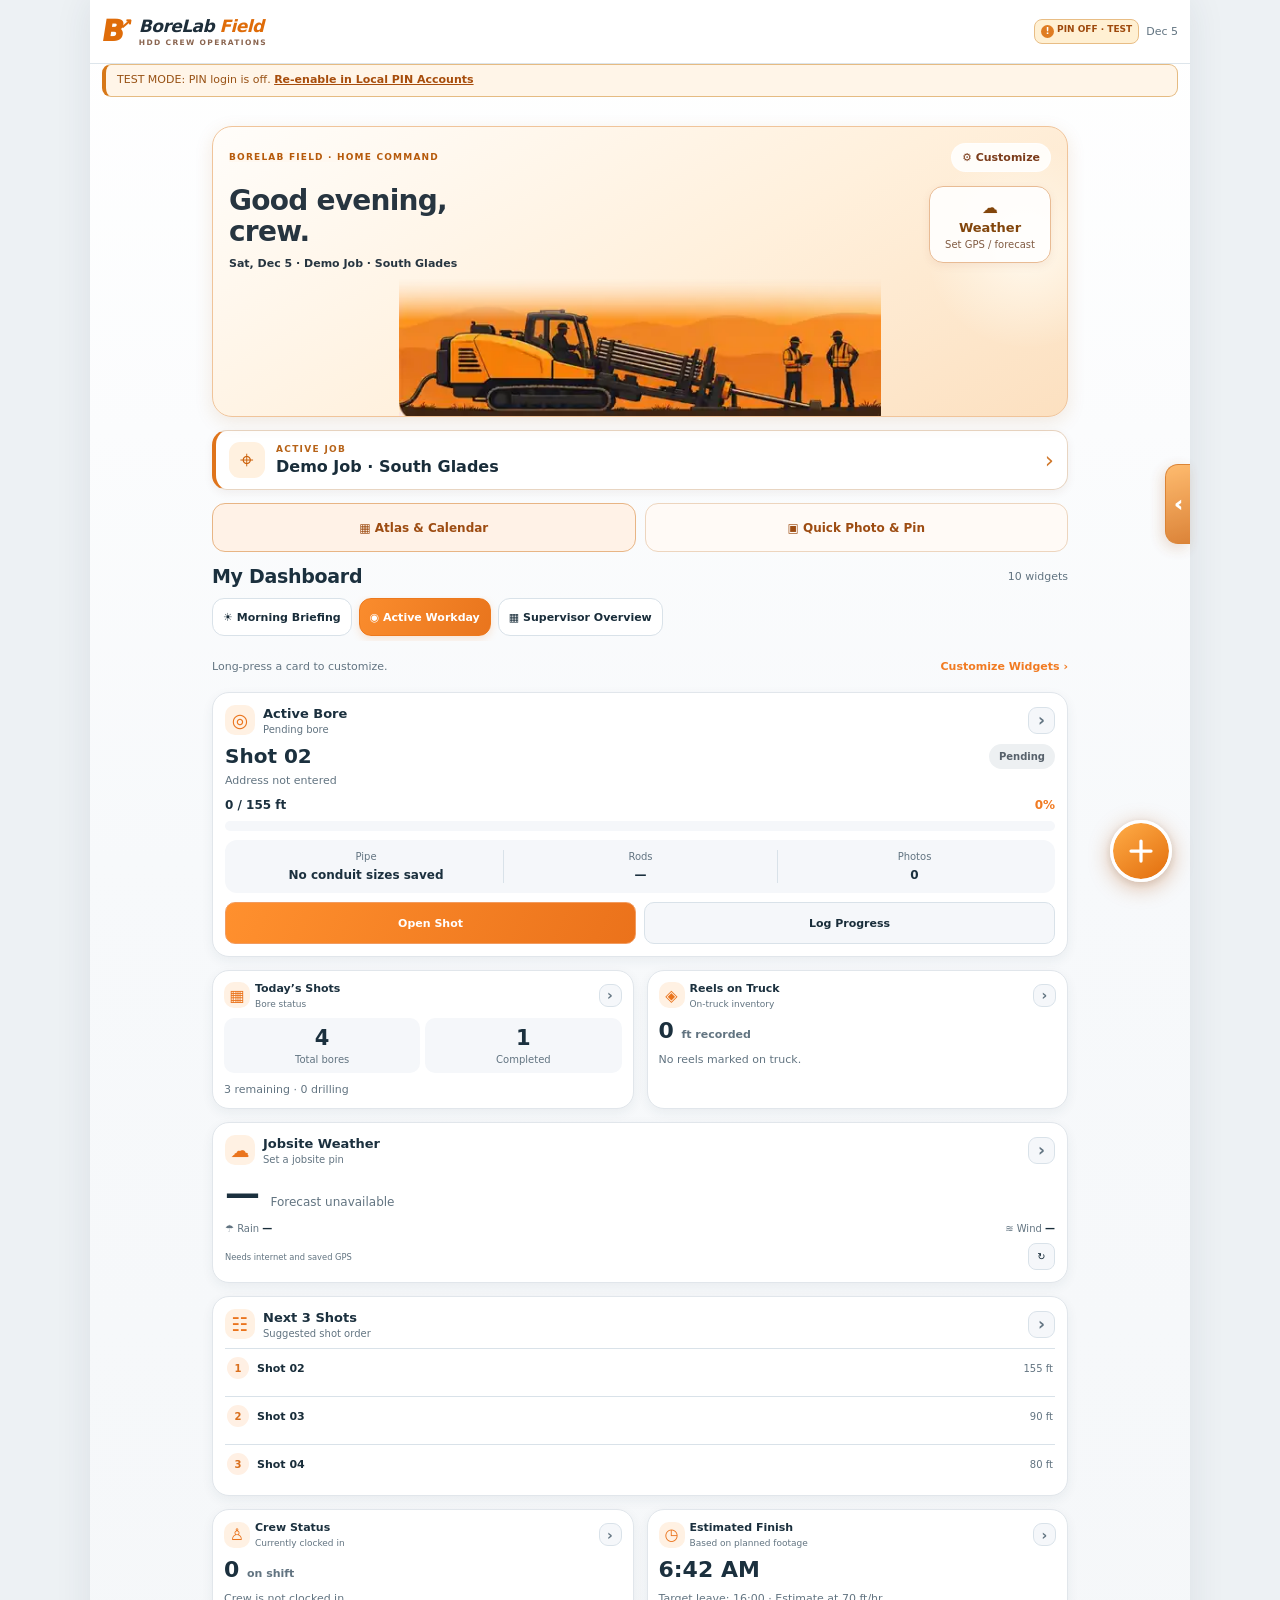
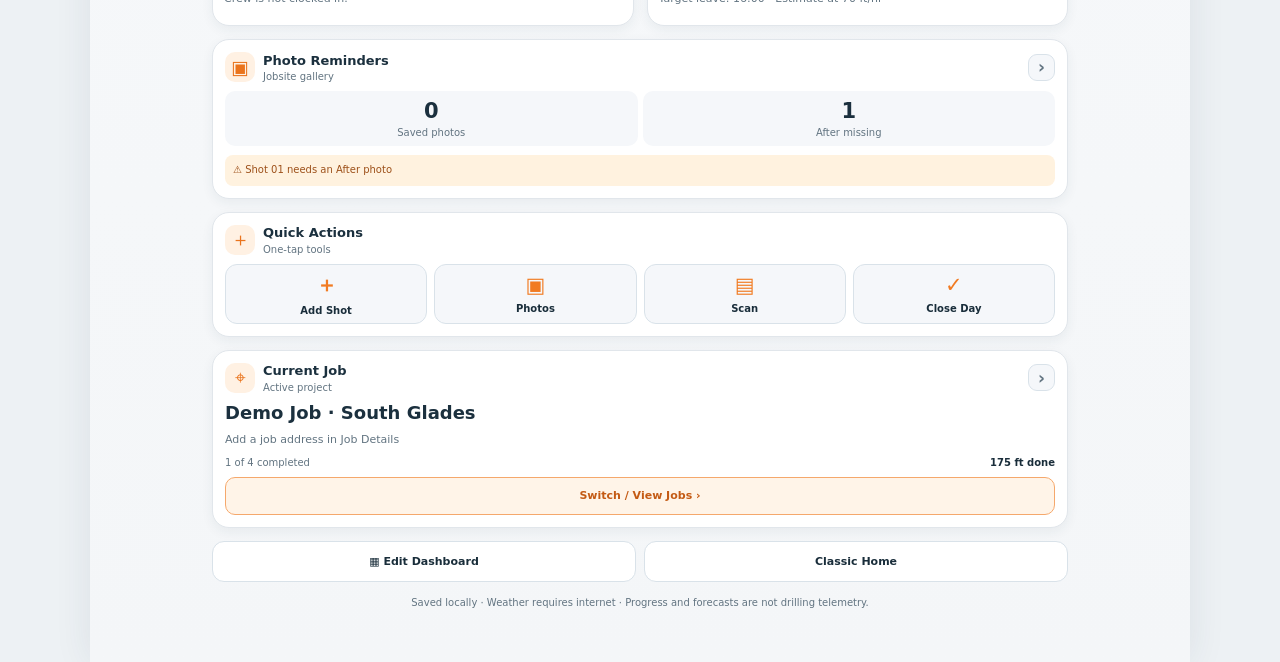
==== commit 33462e8d: "Wire shared inventory index.html" ====
--- a/app/src/main/assets/web/index.html
+++ b/app/src/main/assets/web/index.html
@@ -1880,7 +1880,7 @@
 function jobRecordsForDay(job,day,all=false){
  const inDay=x=>x&&localDay(x)===day;
  return {
-  shots:(job.shots||[]).filter(sh=>all||[sh.startedAt,sh.completedAt,sh.updatedAt].some(inDay)),
+  shots:(job.shots||[]).filter(sh=>all||(sh.scheduledDay?(sh.status==='complete'&&sh.completedAt?inDay(sh.completedAt):sh.scheduledDay===day||inDay(sh.startedAt)):[sh.startedAt,sh.completedAt,sh.updatedAt].some(inDay))),
   crew:(job.crew||[]).filter(e=>all||[e.start,e.end].some(inDay)),
   pipe:(state.pipeMoves||[]).filter(m=>belongsToJob(m,job.id)&&(all||inDay(m.at))),
   mud:(state.mudLogs||[]).filter(m=>belongsToJob(m,job.id)&&(all||inDay(m.at))),
@@ -2141,7 +2141,8 @@
   ${window.BoreLabWorkday?.renderGpsPanel(plan)||''}${window.BoreLabWorkday?.renderRouteTools()||''}${routeMap(order)}<div class="section-title"><h2 style="font-size:15px">${usable?'Suggested Shot Order':'Shot Order — GPS Needed for Optimization'}</h2><span class="hint">${order.length} pending</span></div>${order.length?order.map((s,i)=>`<div class="route-item"><span class="bubble">${i+1}</span><div style="min-width:0;flex:1"><strong>${esc(s.name)}</strong><div><small>${esc(s.address||coordsText(s)||'Location needed')}</small></div></div><div class="right"><strong>${feet(s)} ft</strong><div><small>${pipeNeed(s)} ft incl. extra</small></div>${mapPoint(s)?`<button class="btn micro ghost" data-action="open-map-pin" data-id="${esc(s.id)}" style="margin-top:6px">Navigate</button>`:''}</div></div>`).join(''):`<p class="muted smalltext">All shots are complete, or no shots have been created.</p>`}
 ${mapsLink(order)?`<div class="action-row"><button class="btn cyan full" data-action="open-full-route">↗ Google Maps: shop → shots → shop</button></div>`:''}</div>
 ${window.BoreLabWorkday?.renderFinishBy()||''}
-${window.BoreLabDailyReels?.renderSection()||''}
+${window.BoreLabInventoryV1?.card?.()||''}
+ ${window.BoreLabDailyReels?.renderSection()||''}
 ${window.BoreLabWorkday?.renderReelOptimizer()||''}
 ${window.BoreLabConduits?.renderPlannerSummary()||''}
 ${section('Pipe Inventory')}<div class="card"><div class="form-grid">${reelMode()?`<div class="field"><span>Pipe on truck (from reels)</span><strong style="font-size:22px">${fmt(pipeOnTruck(),1)} ft</strong></div>`:`<label class="field">Pipe on hand (ft)<input type="number" min="0" step="1" value="${esc(state.pipeAvailable)}" data-setting="pipeAvailable"></label>`}<label class="field">Extra per shot (ft)<input type="number" min="0" step="1" value="${esc(state.allowance)}" data-setting="allowance"></label></div><div class="table-wrap spaced"><table><thead><tr><th>Shot</th><th>Bore</th><th>Extra</th><th>Pipe needed</th><th>Actual used</th></tr></thead><tbody>${state.shots.map(s=>`<tr><td>${esc(s.name)}</td><td>${feet(s)} ft</td><td>+${extra()} ft</td><td><b>${pipeNeed(s)} ft</b></td><td>${pipeOnShot(s)!=null?`${fmt(pipeOnShot(s),1)} ft`:'—'}</td></tr>`).join('')}</tbody></table></div><div class="action-row"><button class="btn primary" data-action="go-pipe">◈ Manage Reels</button></div>${kv('Pending shots require',`${fmt(state.shots.filter(s=>s.status!=='complete').reduce((n,s)=>n+pipeNeed(s),0))} ft`)}${kv('Pipe available',`${fmt(available)} ft`)}<div class="note ${short<=0?'good':'error'}" style="margin-top:8px">${short>0?`Legacy one-run plan is short ${fmt(short)} ft. Review size-specific conduit requirements above before drilling.`:`Legacy one-run estimate leaves ${fmt(-short)} ft. For multiple conduits, use the per-size totals above — this figure does not verify all product pipe.`}</div><p class="tiny muted spaced">Per-shot baseline and multi-conduit material totals are different: use the size-specific breakdown for product pipe. Reel totals change only when you record actual use or adjustments. Confirm continuous footage before a pull.</p></div>${footnote()}</div>`}
@@ -3367,5 +3368,7 @@
 <script src="./field-workspaces-v032.js"></script>
 <script src="./safety-contacts-v033.js"></script>
 <script src="./receipts-v033.js"></script>
+<script src="./connect-calendar-v1.js"></script>
+<script src="./inventory-connect-v1.js"></script>
 </body>
 </html>
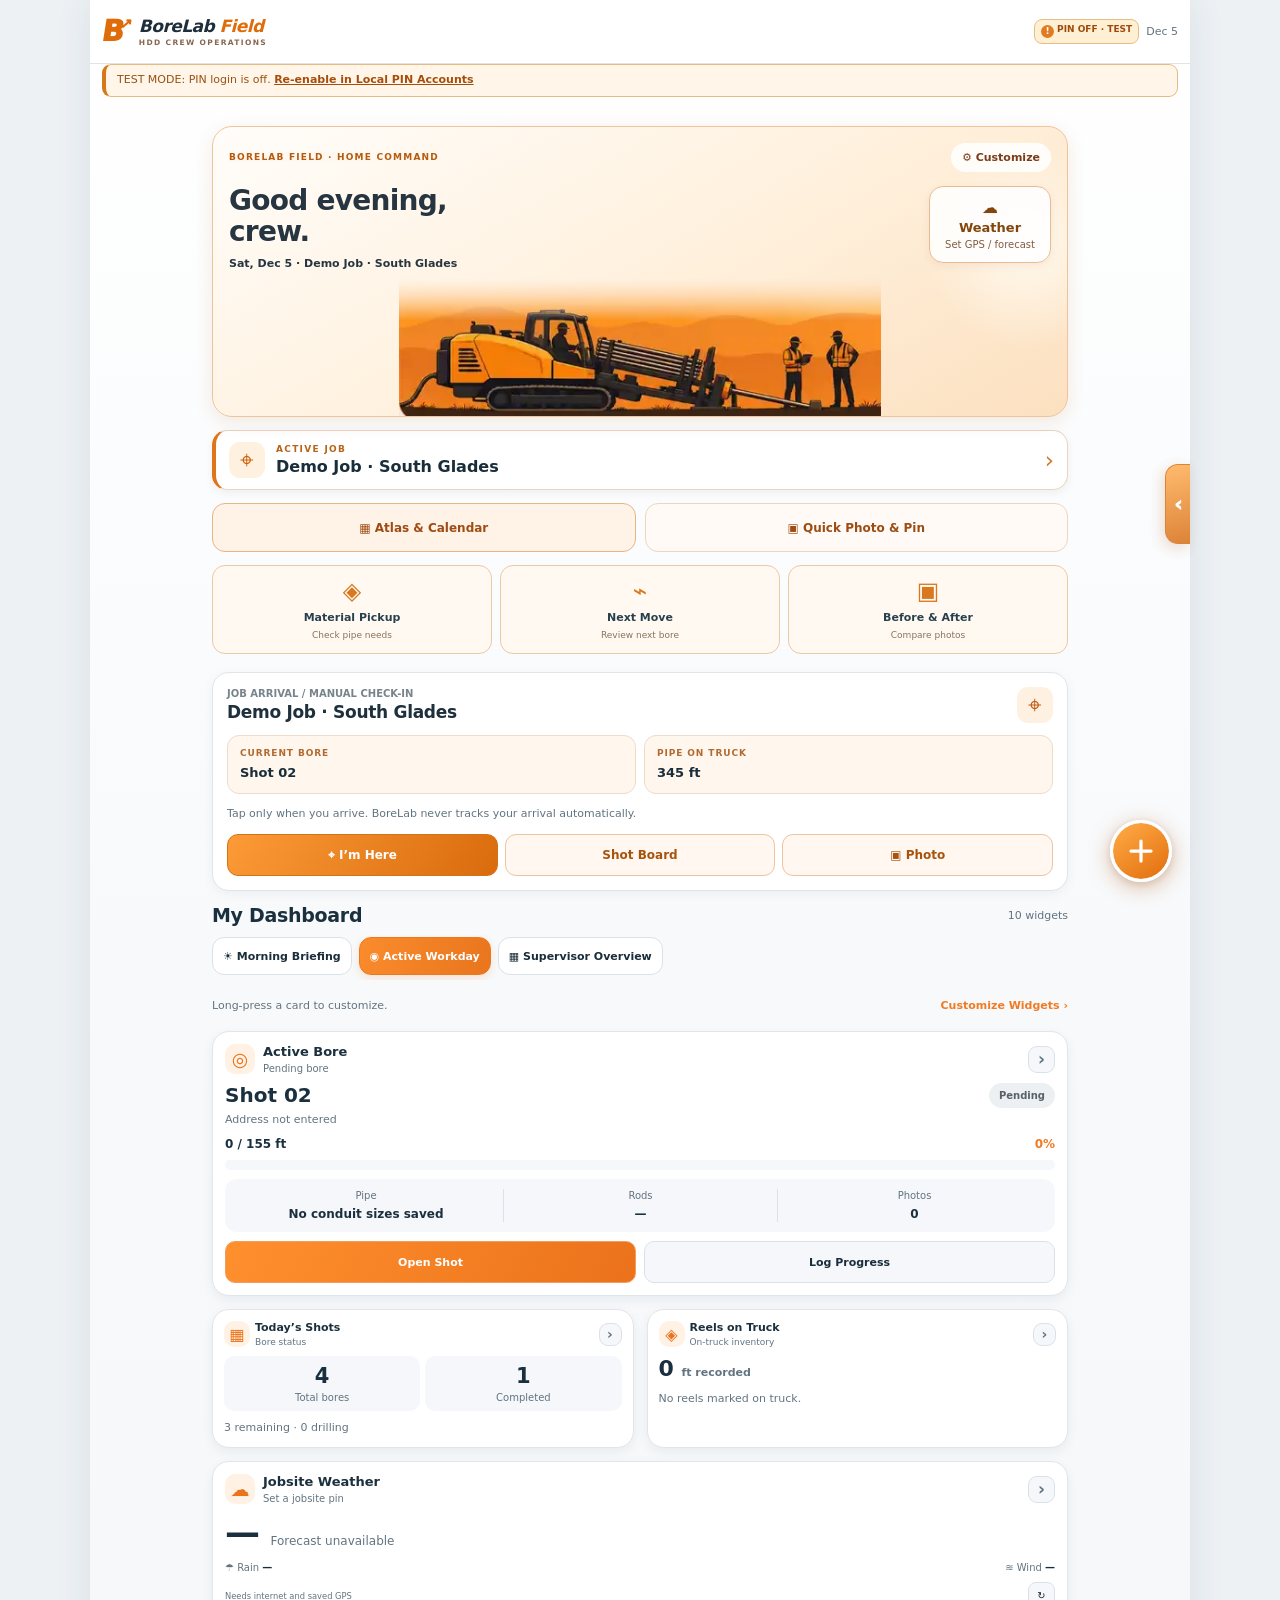
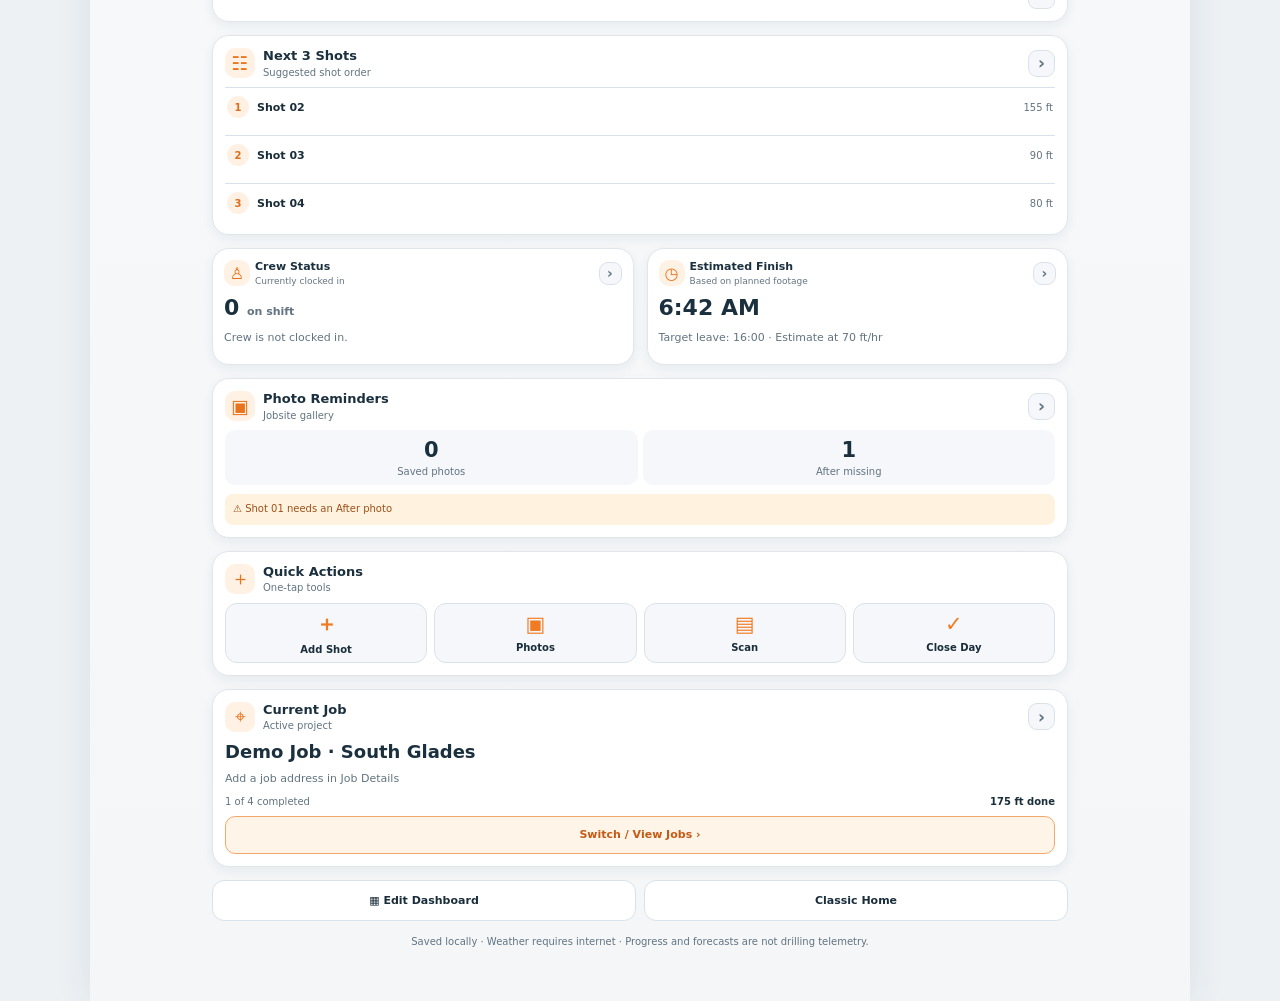
==== commit 4591ee9b: "Wire crew management v0.36.0: index.html" ====
--- a/app/src/main/assets/web/index.html
+++ b/app/src/main/assets/web/index.html
@@ -3370,5 +3370,6 @@
 <script src="./receipts-v033.js"></script>
 <script src="./connect-calendar-v1.js"></script>
 <script src="./inventory-connect-v1.js"></script>
+<script src="./crew-teams-v1.js"></script>
 </body>
 </html>
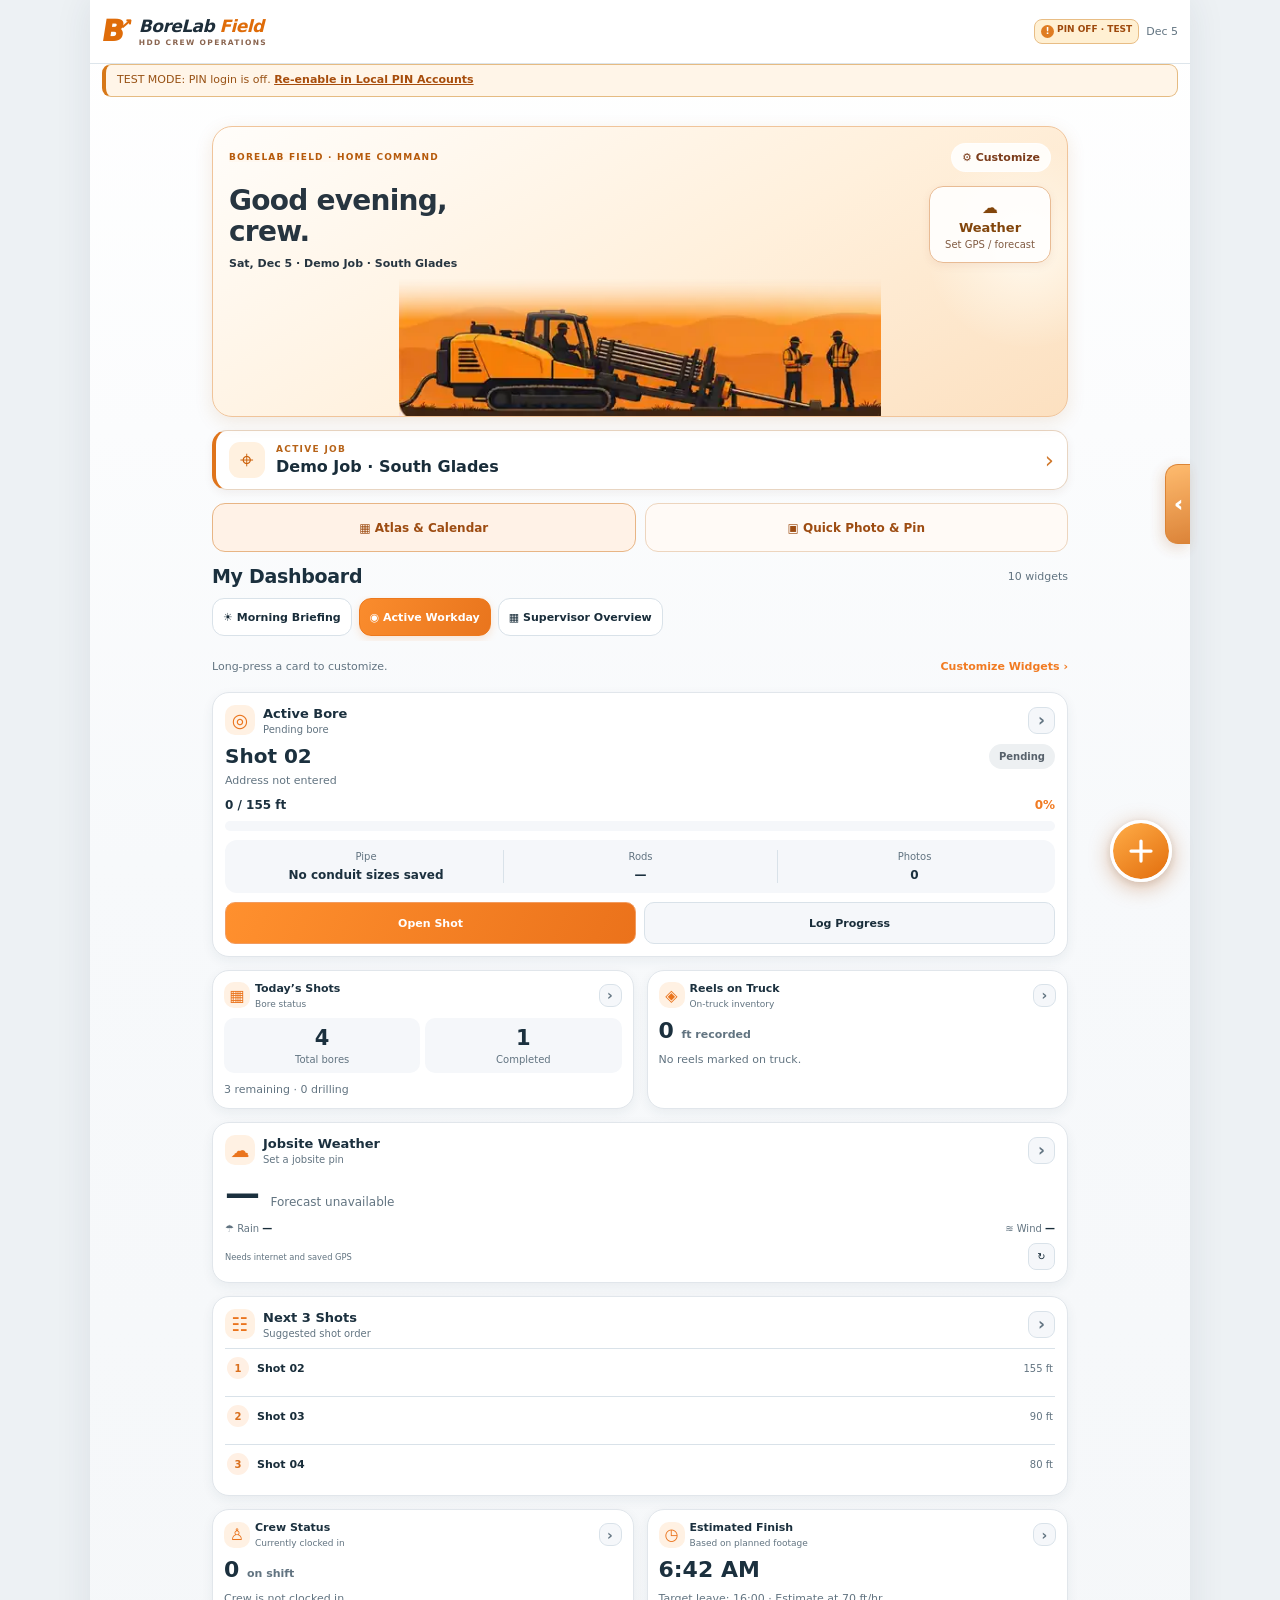
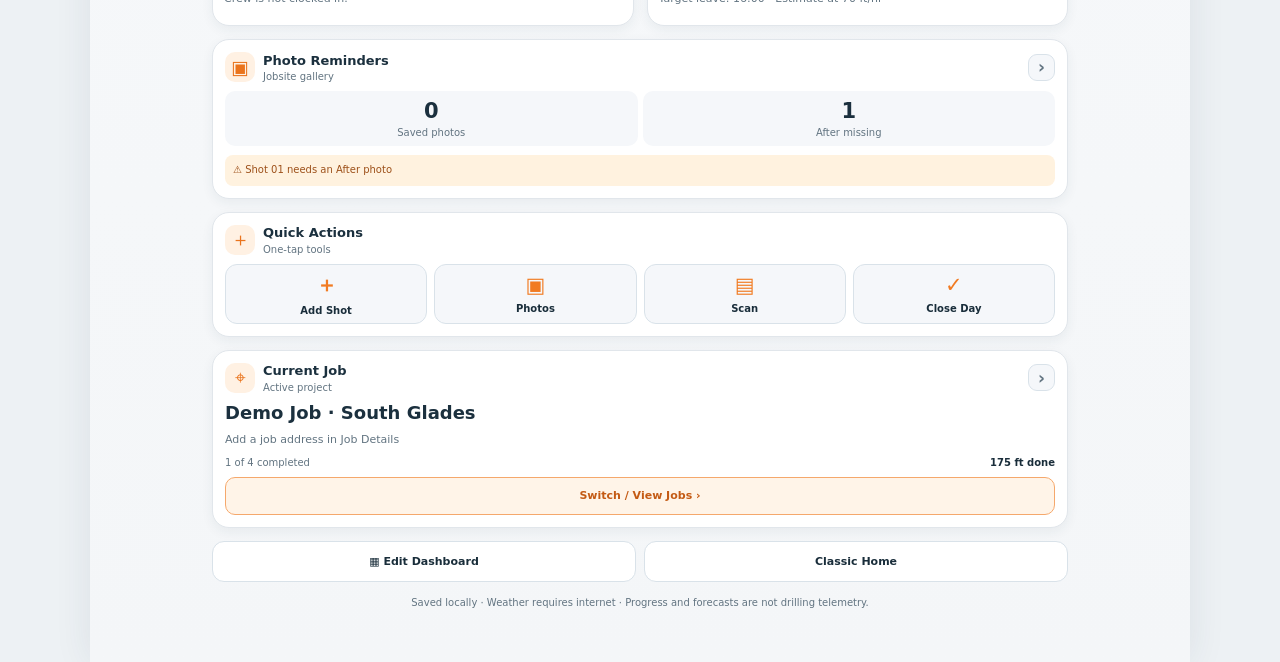
==== commit 1402665f: "Wire Master Calendar: index.html" ====
--- a/app/src/main/assets/web/index.html
+++ b/app/src/main/assets/web/index.html
@@ -3371,5 +3371,6 @@
 <script src="./connect-calendar-v1.js"></script>
 <script src="./inventory-connect-v1.js"></script>
 <script src="./crew-teams-v1.js"></script>
+<script src="./master-calendar-v1.js"></script>
 </body>
 </html>
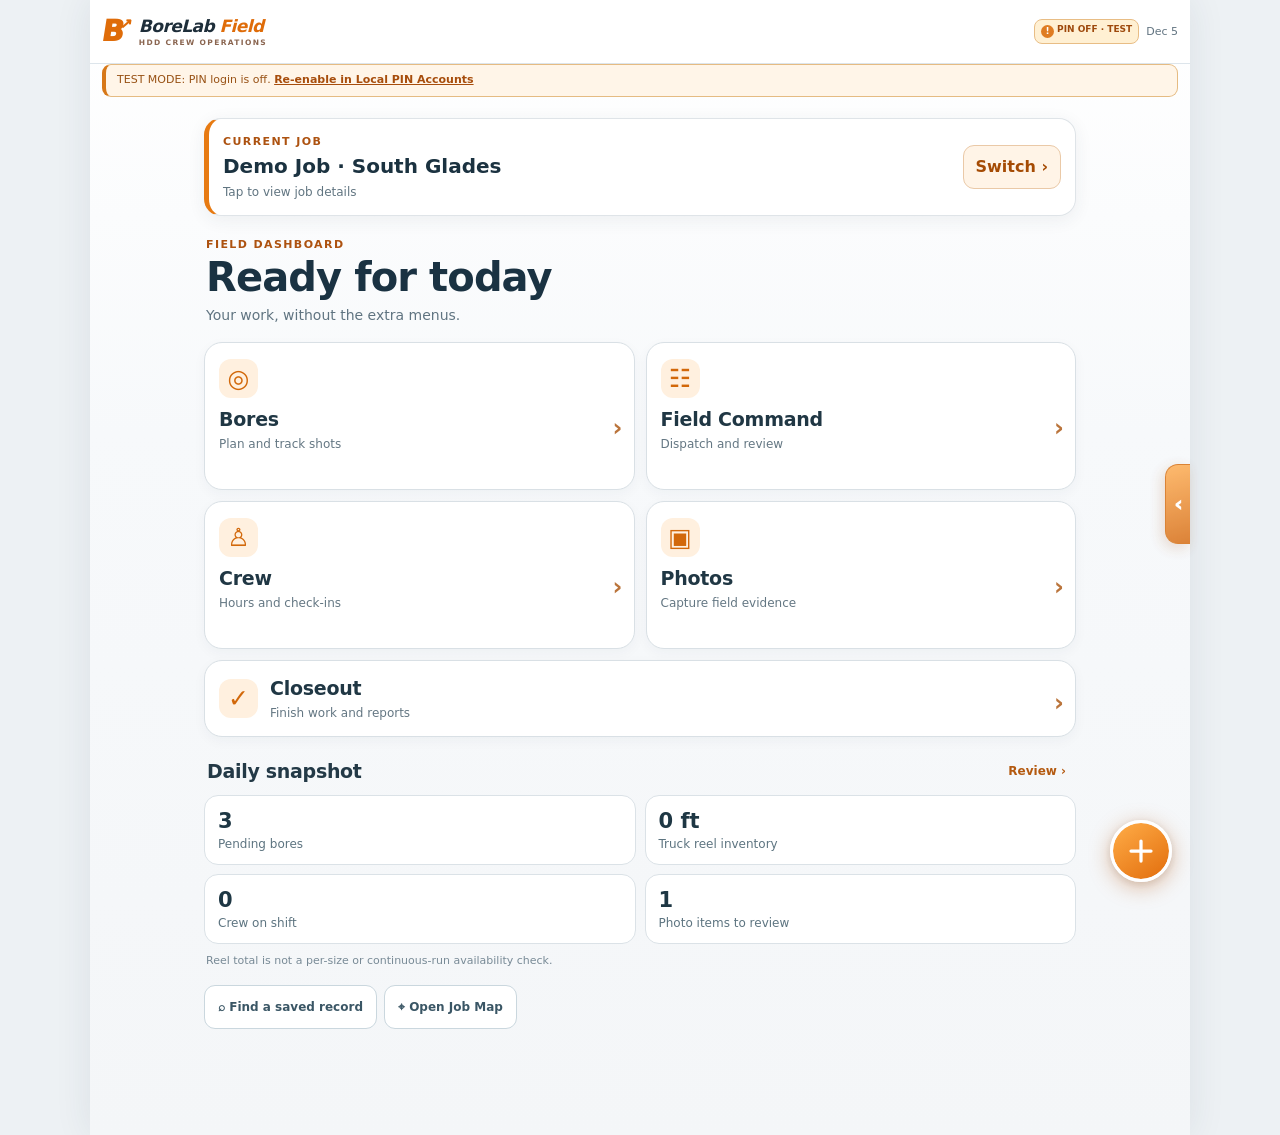
==== commit 81a0c2ce: "Wire Smart Reporting v0.38.0: index.html" ====
--- a/app/src/main/assets/web/index.html
+++ b/app/src/main/assets/web/index.html
@@ -1057,7 +1057,7 @@
  const labels=['Crew hours reviewed','Bore logs reviewed','Reel/pipe inventory reviewed','Photos and notes reviewed'];
  return `<div class="page">
  <div class="between"><div><span class="eyebrow">FIELD / END OF DAY</span><h1>Daily Closeout</h1></div><button class="btn micro ghost" data-page="history">History</button></div>
- <p class="muted smalltext spaced">Review <strong>${esc(state.jobName)}</strong> for this date. Saving never checks out crew or completes bores automatically.</p>
+ ${window.BoreLabSmartReportingV1?.card?.()||''}<p class="muted smalltext spaced">Review <strong>${esc(state.jobName)}</strong> for this date. Saving never checks out crew or completes bores automatically.</p>
  <div class="action-row spaced"><button class="btn ghost" data-page="dayassistlegacy">Review All Jobs for Today</button>
   <button class="btn ghost" data-page="jobs">Switch Job</button></div>
  <div class="card spaced"><label class="field">Work date<input type="date" data-closeout-day value="${esc(date)}"></label>
@@ -3372,5 +3372,6 @@
 <script src="./inventory-connect-v1.js"></script>
 <script src="./crew-teams-v1.js"></script>
 <script src="./master-calendar-v1.js"></script>
+<script src="./smart-reporting-v1.js"></script>
 </body>
 </html>
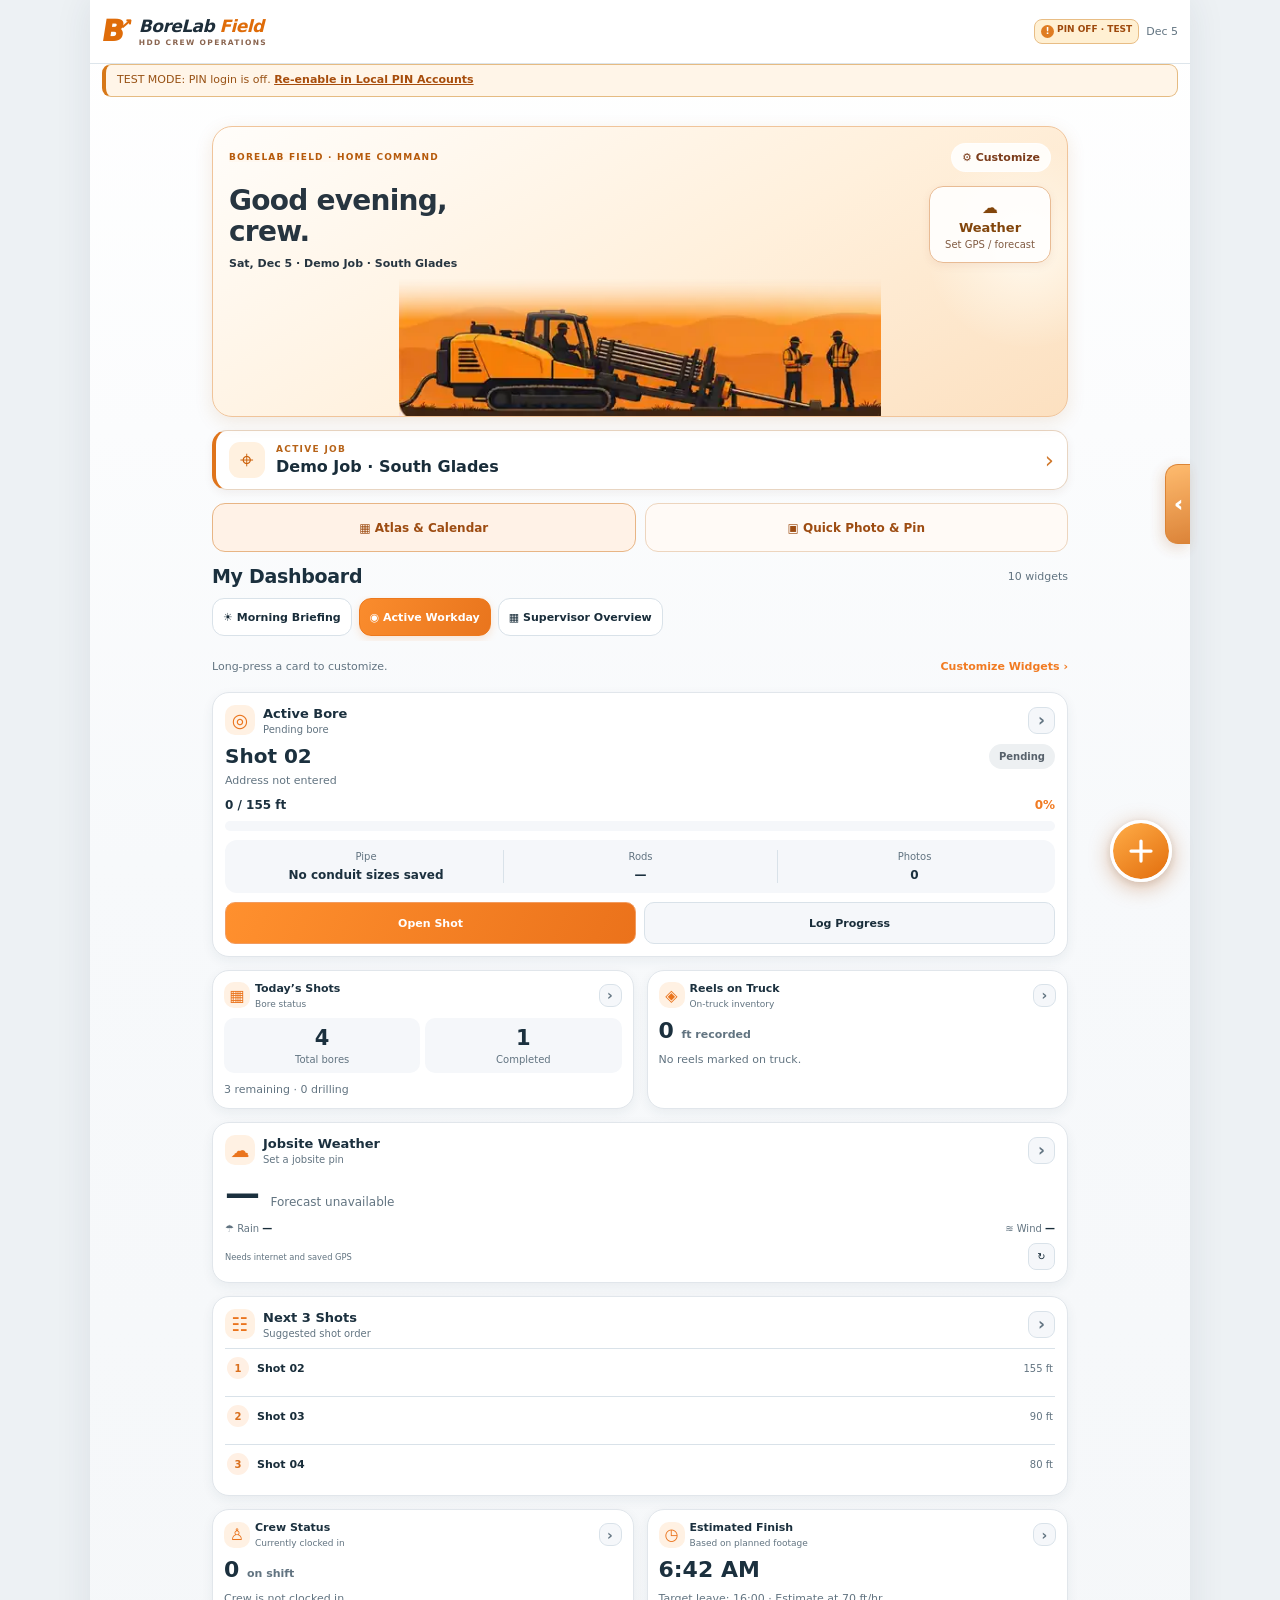
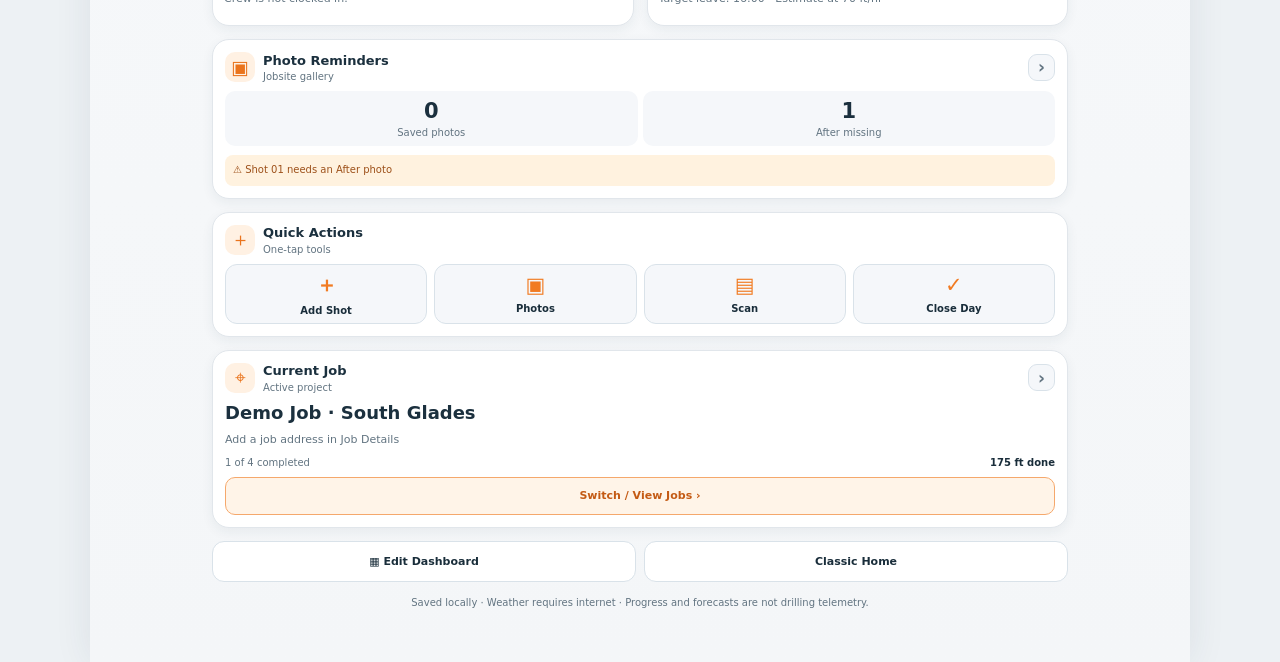
==== commit 12f579a6: "Wire Field folder sync v0.39.0: index.html" ====
--- a/app/src/main/assets/web/index.html
+++ b/app/src/main/assets/web/index.html
@@ -3373,5 +3373,6 @@
 <script src="./crew-teams-v1.js"></script>
 <script src="./master-calendar-v1.js"></script>
 <script src="./smart-reporting-v1.js"></script>
+<script src="./folder-sync-v1.js"></script>
 </body>
 </html>
